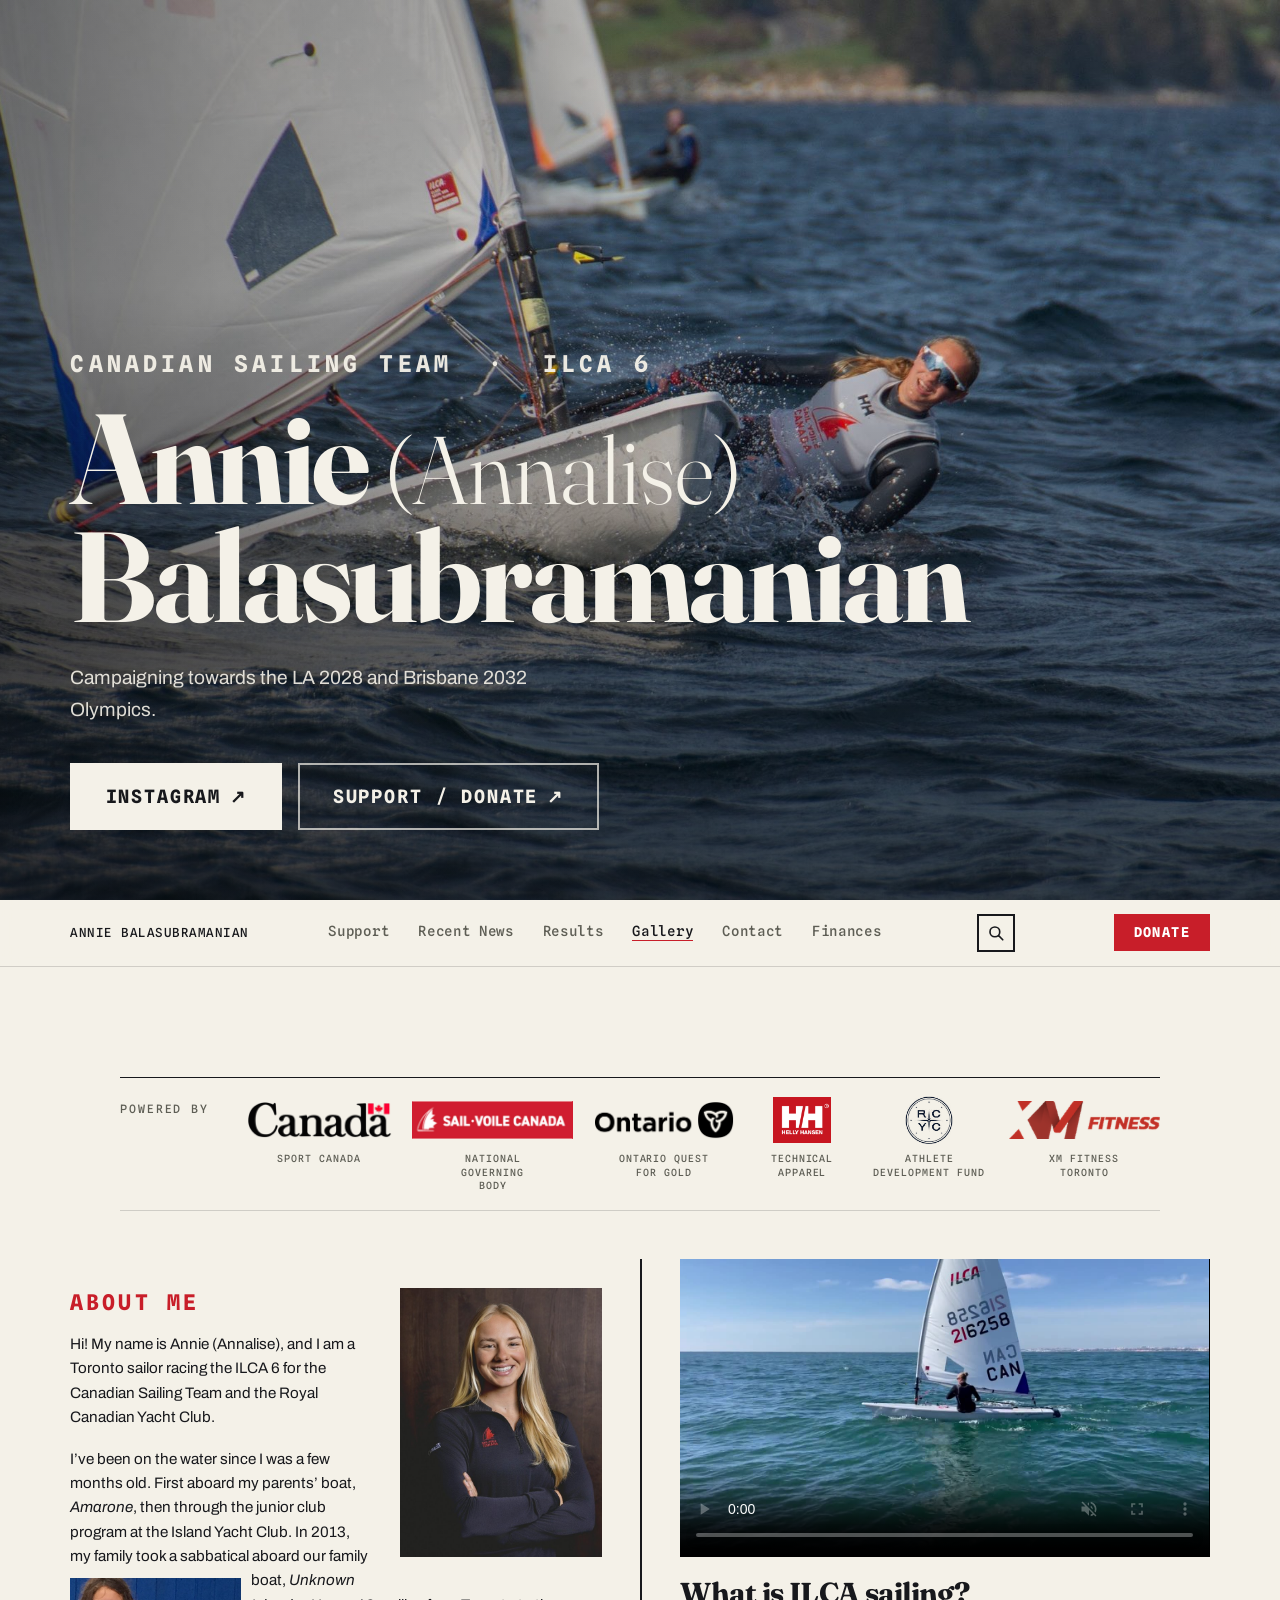
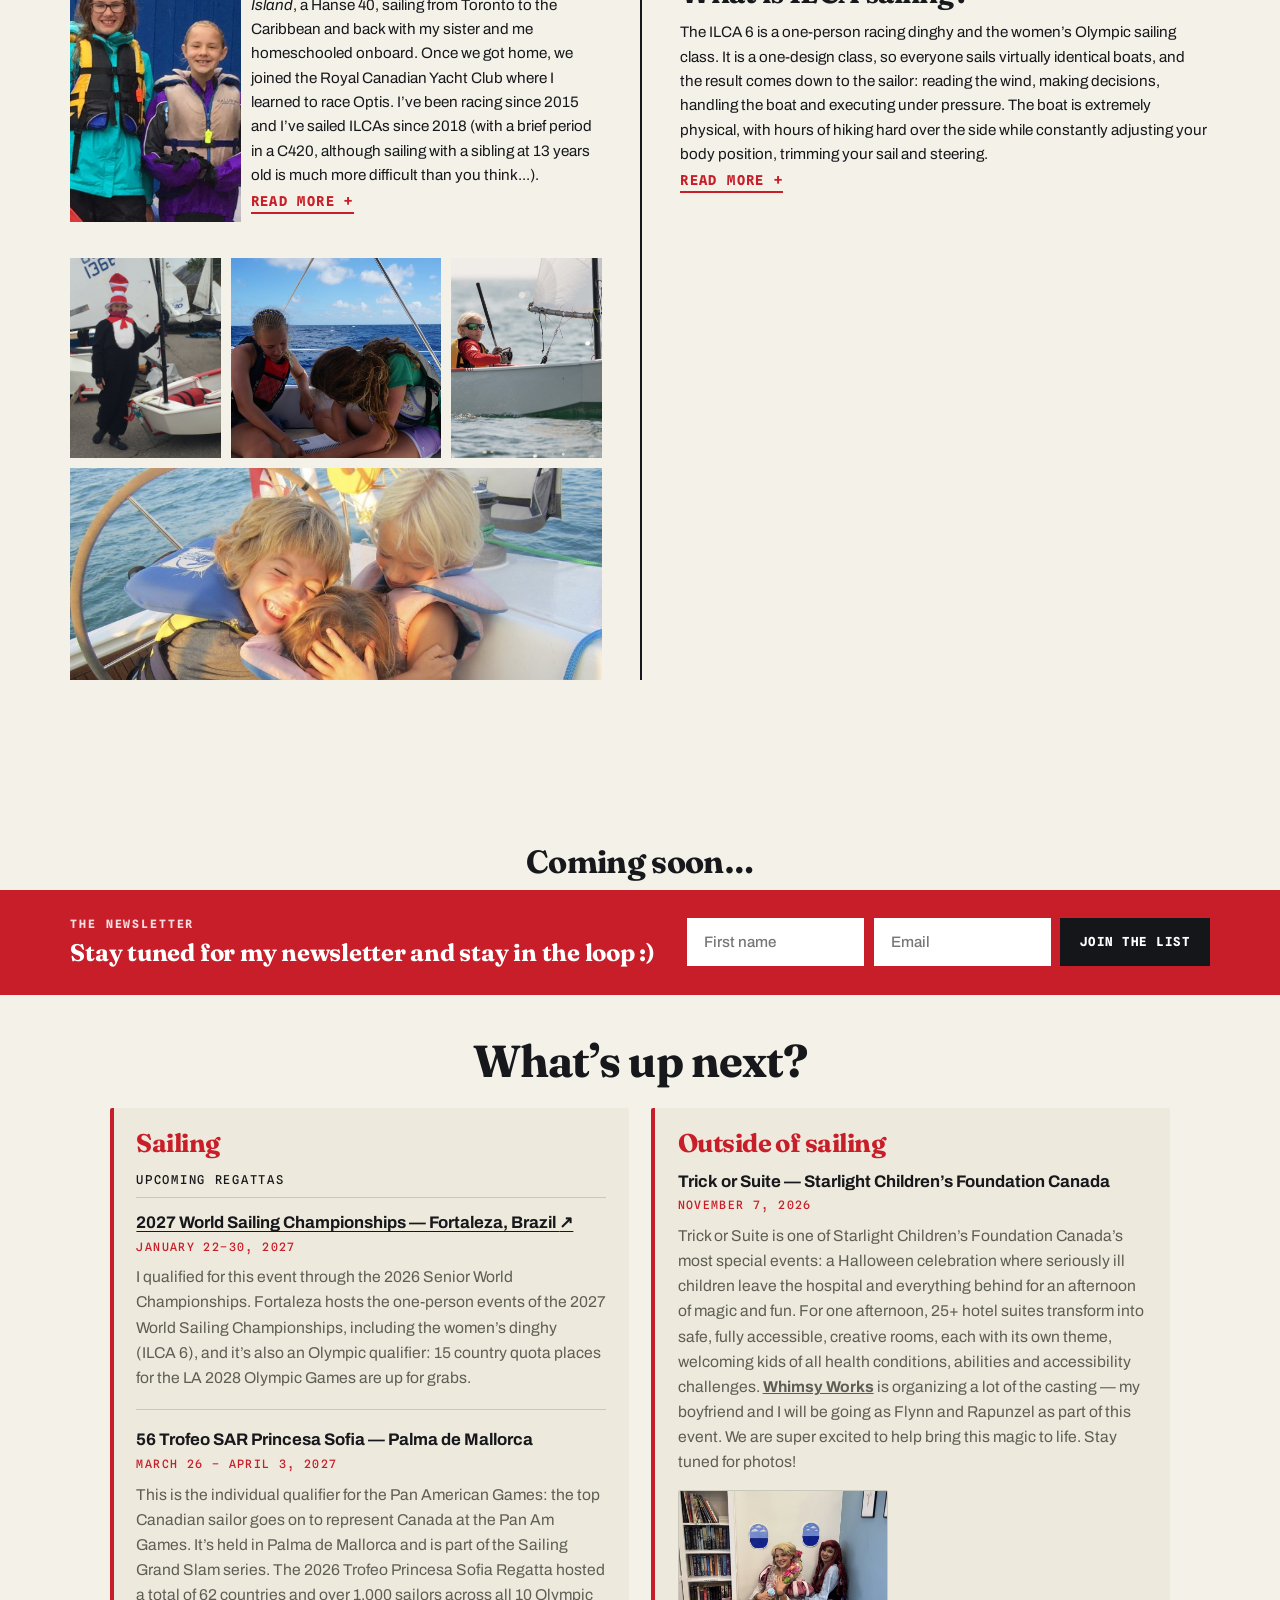
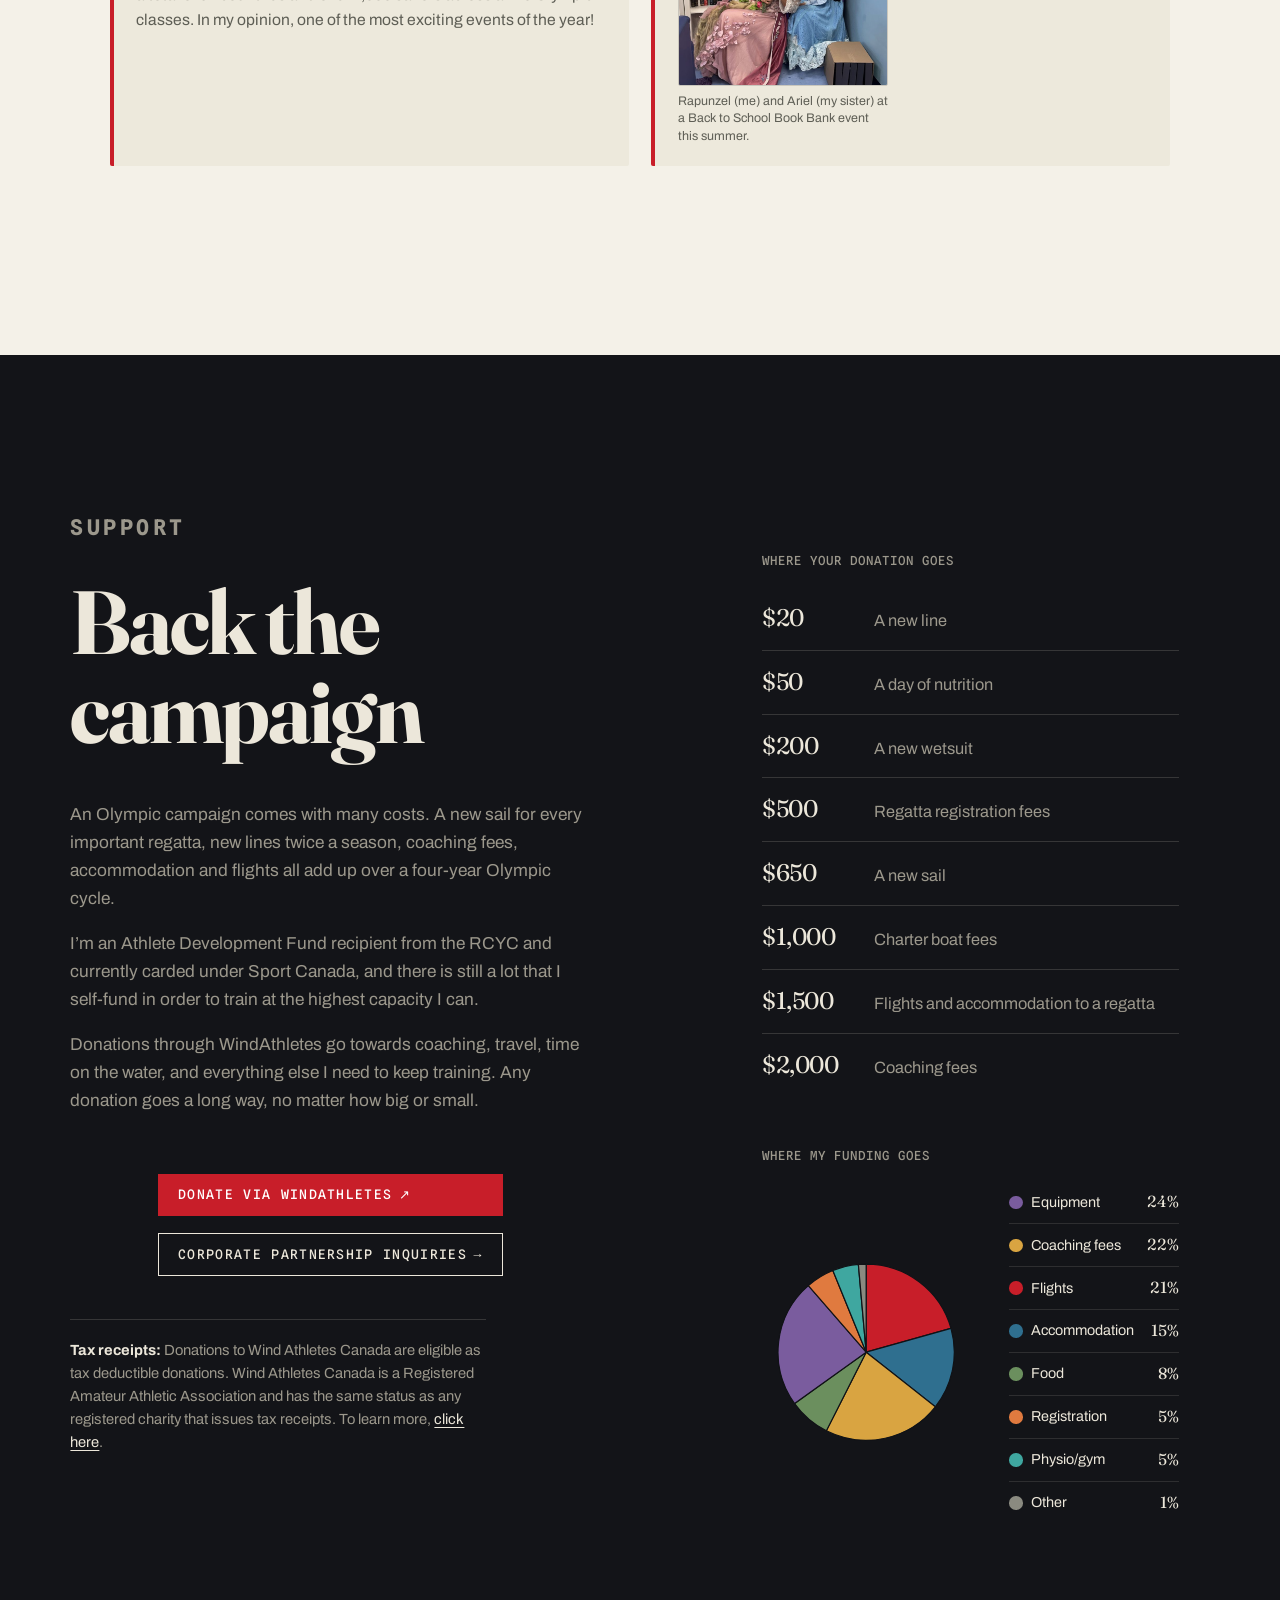
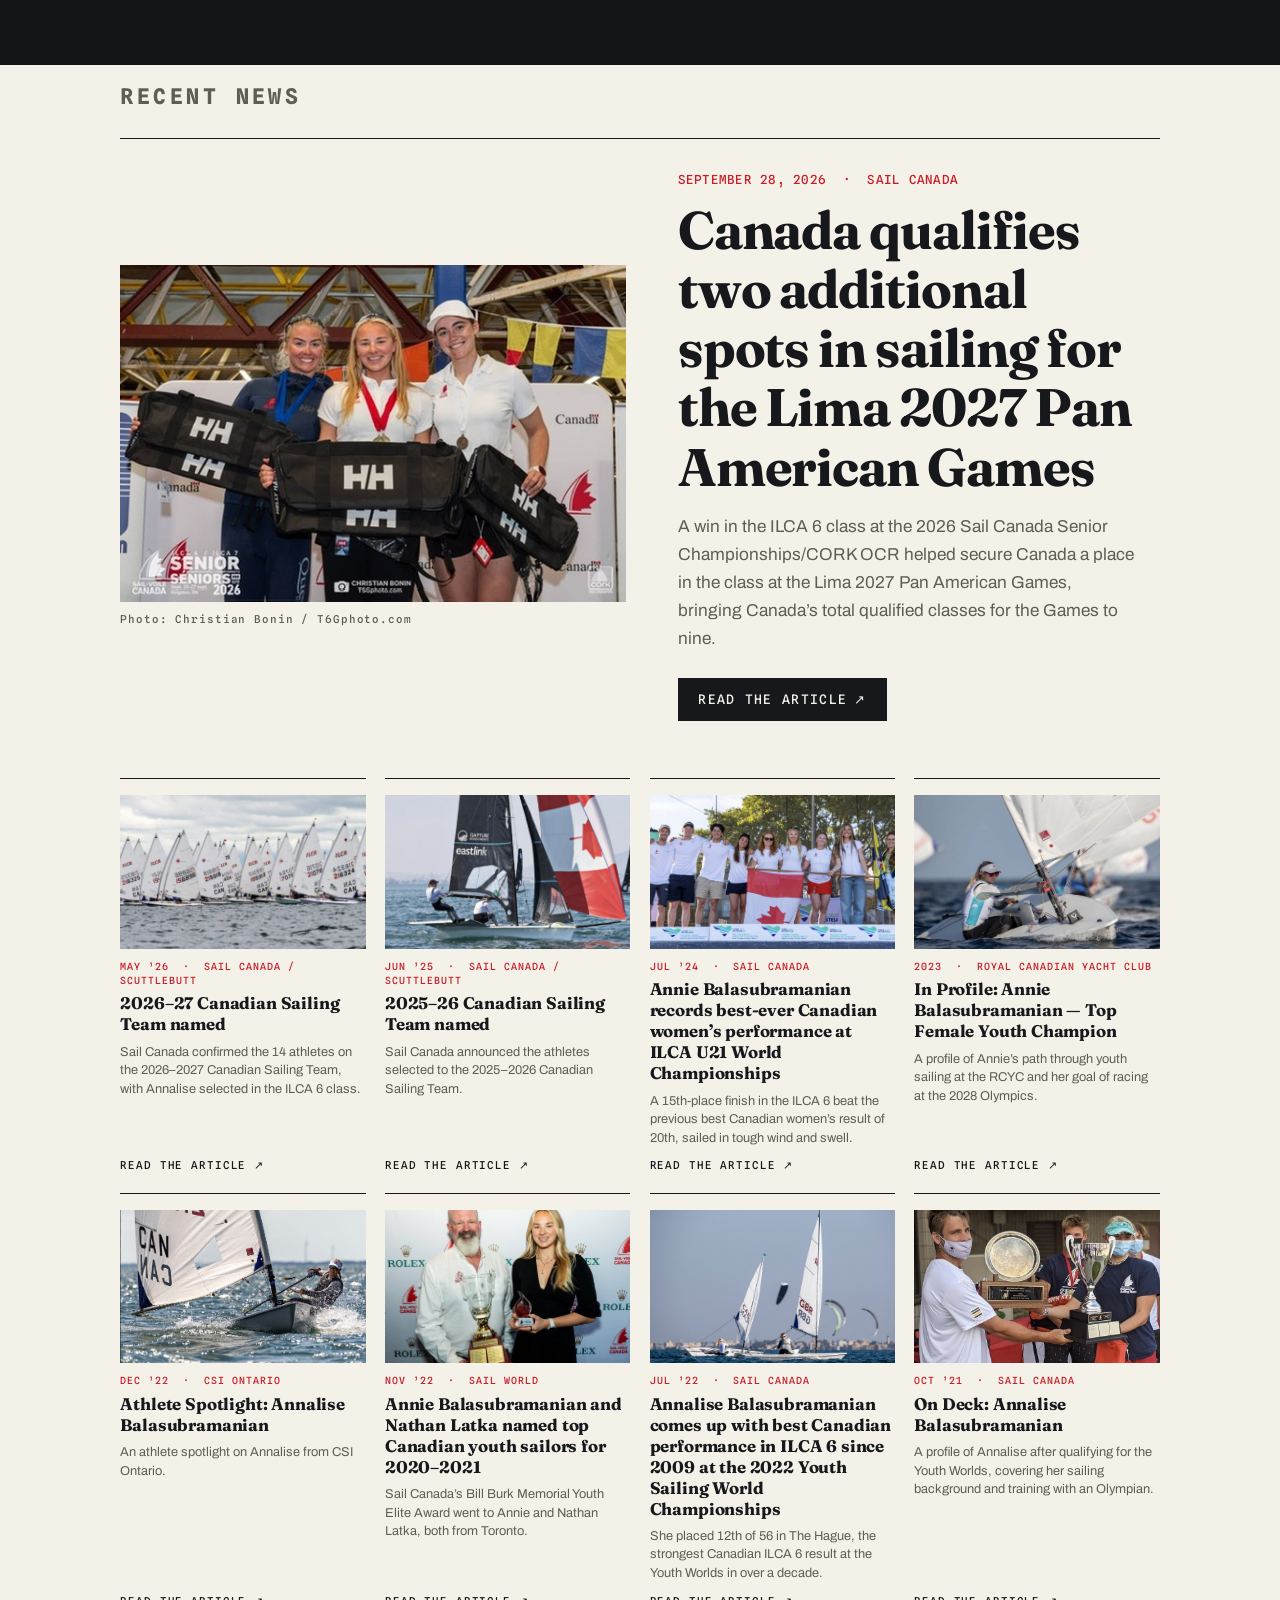
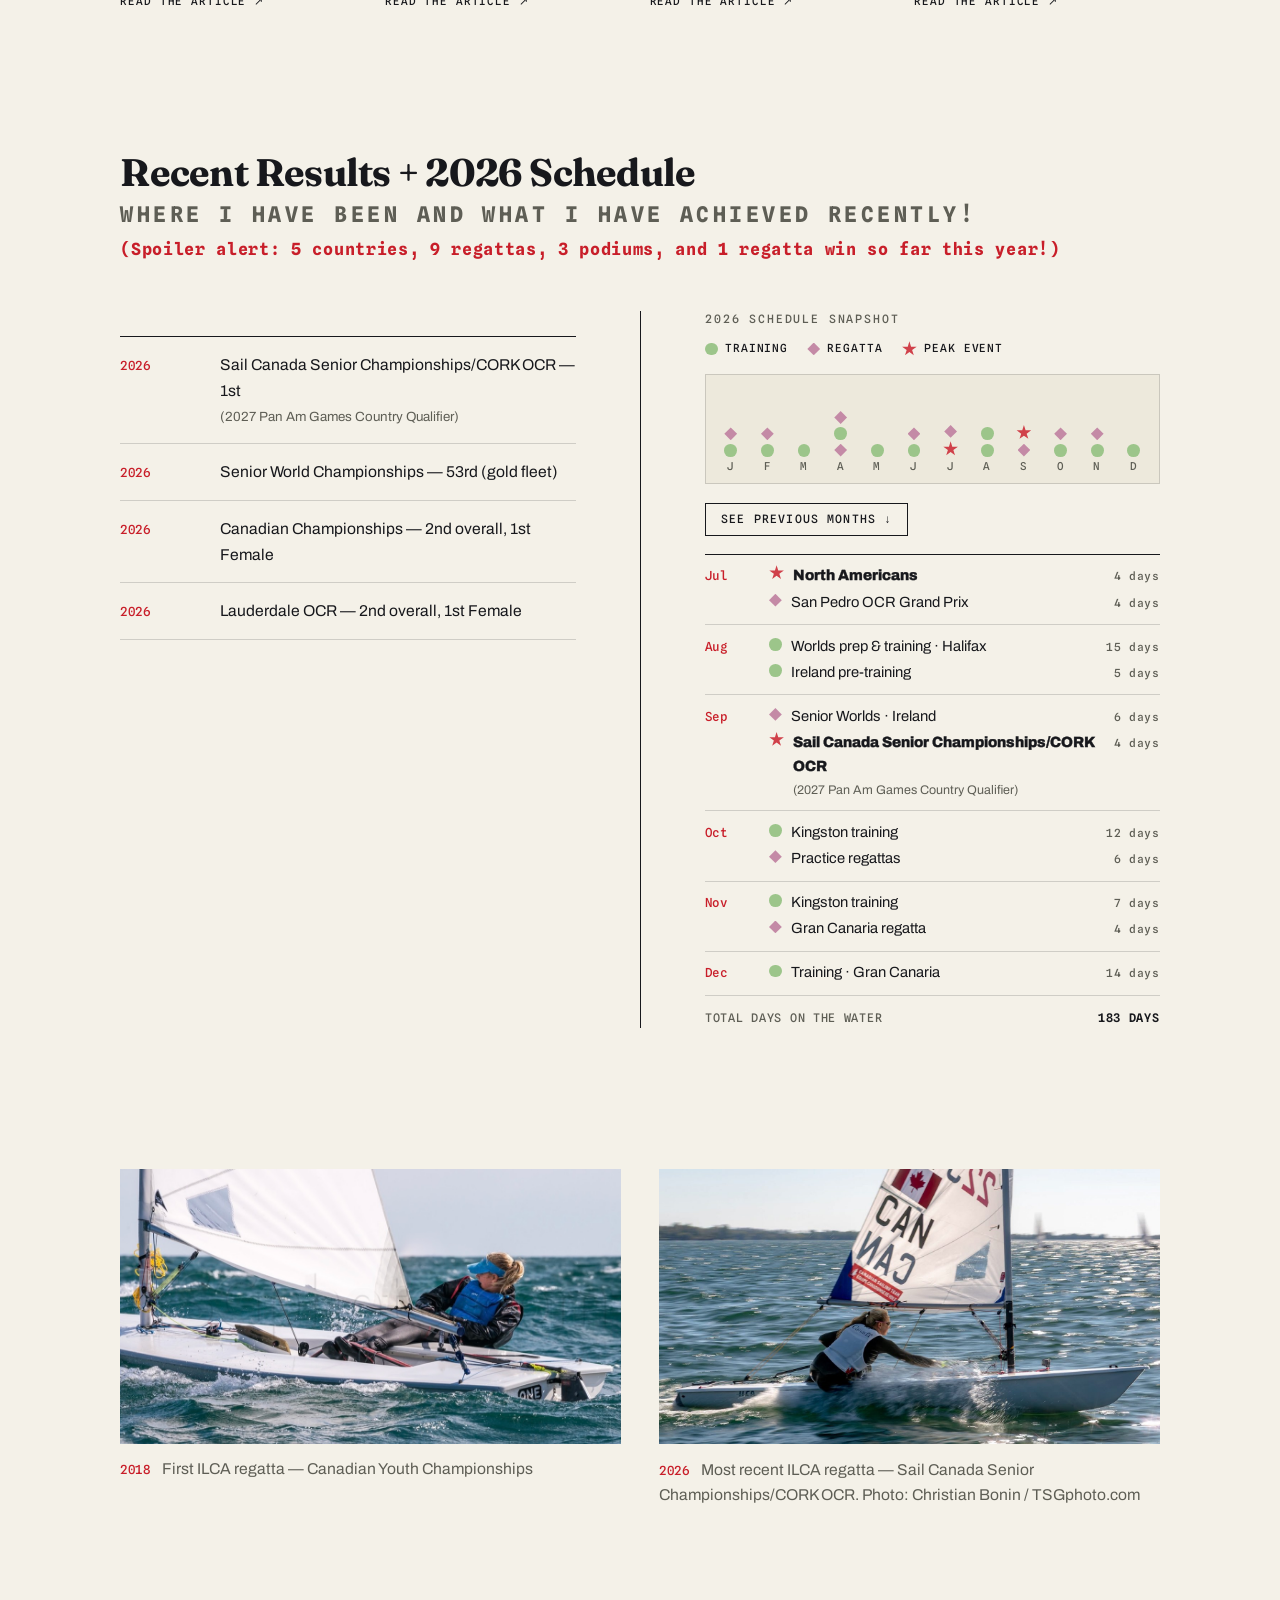
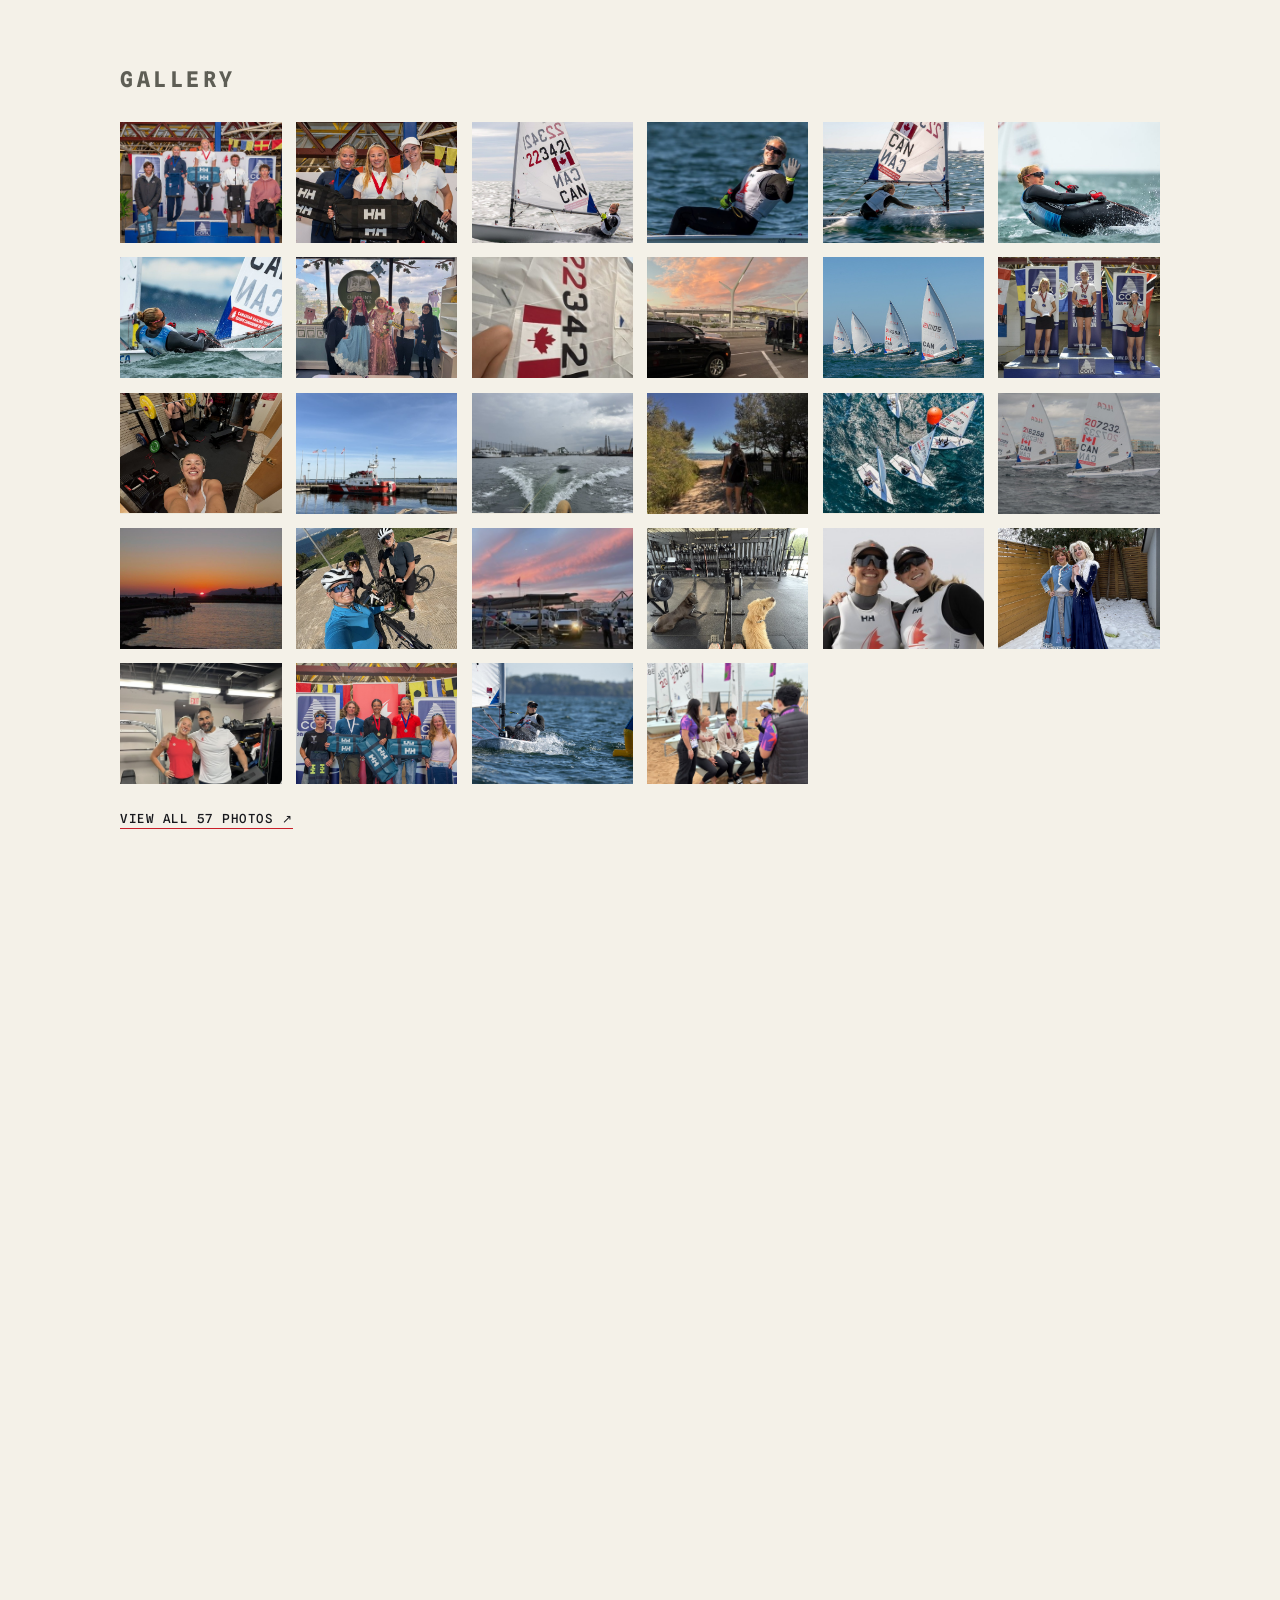
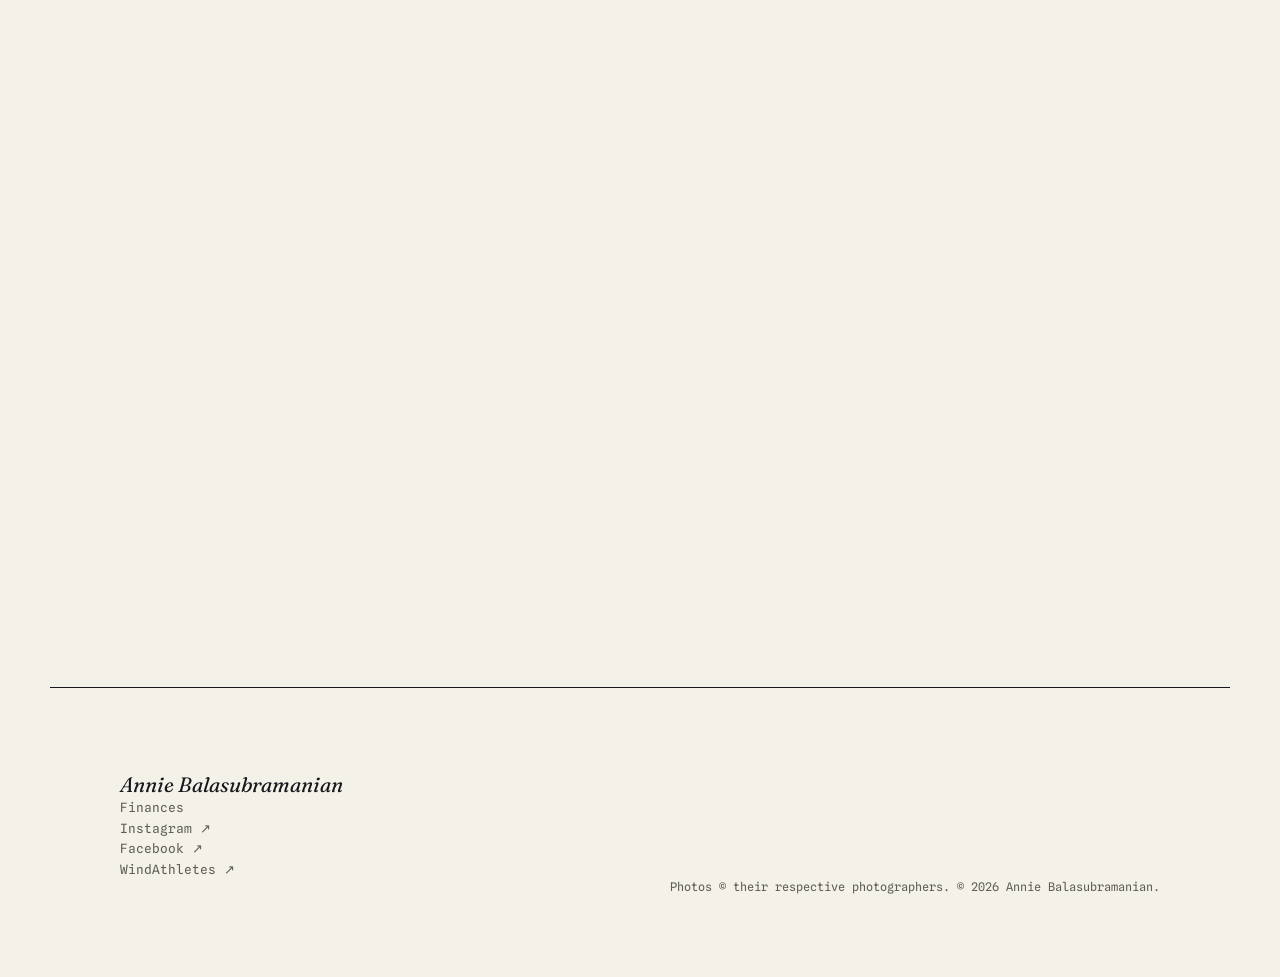
==== index.html @ 19eca07e "v" ====
<!DOCTYPE html>
<html lang="en">
<head>
<meta charset="UTF-8">
<meta name="color-scheme" content="only light">
<meta name="viewport" content="width=device-width, initial-scale=1">
<title>Annie (Annalise) Balasubramanian — Canadian Sailing Team, ILCA 6 Sailor</title>
<meta name="description" content="Annalise “Annie” Balasubramanian is a Toronto sailor racing the ILCA 6 for the Canadian Sailing Team and the Royal Canadian Yacht Club. Follow her Olympic campaign, results and schedule, and support her through Wind Athletes Canada.">
<meta name="keywords" content="Annalise Balasubramanian, Annie Balasubramanian, Annie Sailing, Canadian Sailing Team, ILCA 6, Laser Radial, Toronto sailor, Royal Canadian Yacht Club">
<link rel="canonical" href="https://anniesailing.ca/">
<script type="application/ld+json">
{"@context":"https://schema.org","@type":"Person","name":"Annalise Balasubramanian","alternateName":["Annie Balasubramanian","Annie Sailing","Annie (Annalise) Balasubramanian","Annalise Balasubramanian"],"url":"https://anniesailing.ca/","jobTitle":"Sailor, Canadian Sailing Team (ILCA 6)","description":"Toronto sailor racing the ILCA 6 for the Canadian Sailing Team and the Royal Canadian Yacht Club.","sameAs":["https://www.instagram.com/anniesailing/","https://www.facebook.com/annie.bala.58/","https://www.windathletes.ca/athletes/annalise-balasubramanian"]}
</script>


<meta property="og:type" content="website">
<meta property="og:url" content="https://anniesailing.ca/">
<meta property="og:title" content="Annie (Annalise) Balasubramanian — Canadian Sailing Team, ILCA 6 Sailor">
<meta property="og:description" content="Canadian national team sailor racing the ILCA 6. Follow or support Annie.">
<meta property="og:image" content="https://anniesailing.ca/assets/img/hero-1200.jpg">
<meta name="twitter:card" content="summary_large_image">

<link rel="icon" href="/favicon.ico" sizes="48x48">
<link rel="icon" href="/favicon.svg" type="image/svg+xml">
<link rel="icon" href="/favicon-48.png" type="image/png" sizes="48x48">
<link rel="icon" href="/favicon-192.png" type="image/png" sizes="192x192">
<link rel="apple-touch-icon" href="/apple-touch-icon.png">

<link rel="preconnect" href="https://fonts.googleapis.com">
<link rel="preconnect" href="https://fonts.gstatic.com" crossorigin>
<link href="https://fonts.googleapis.com/css2?family=Fraunces:ital,opsz,wght@0,9..144,300;0,9..144,400;0,9..144,500;1,9..144,400&family=Archivo:wght@400;500&family=Spline+Sans+Mono:wght@400;500&display=swap" rel="stylesheet">
<link rel="stylesheet" href="assets/css/style.css">
</head>
<body>

<a class="skip" href="#main">Skip to content</a>
<div class="grain" aria-hidden="true"></div>

<!-- ─────────────── HERO ─────────────── -->
<header class="hero" id="top">
  <div class="hero__media">
    <picture>
      <source media="(max-width:639px)" srcset="assets/img/hero-1200.jpg">
      <source media="(min-width:1100px)" srcset="assets/img/hero-2000.jpg">
      <source media="(min-width:640px)" srcset="assets/img/hero-1200.jpg">
      <img src="assets/img/hero-800.jpg" alt="Annie Balasubramanian sailing an ILCA 6 upwind through spray." width="2000" height="1277" fetchpriority="high">
    </picture>
  </div>

  <div class="hero__inner">
    <p class="kicker anim" style="--d:0ms">Canadian Sailing Team &nbsp;·&nbsp; ILCA&nbsp;6</p>
    <h1 class="hero__name">
      <span class="anim" style="--d:70ms">Annie <span class="hero__nick">(Annalise)</span></span>
      <span class="anim" style="--d:140ms">Balasubramanian</span>
    </h1>
    <p class="hero__stand anim" style="--d:220ms">Campaigning towards the LA 2028 and Brisbane 2032 Olympics.</p>
    <div class="hero__cta anim" style="--d:300ms">
      <a class="btn btn--solid" href="https://www.instagram.com/anniesailing/" target="_blank" rel="noopener">Instagram <span aria-hidden="true">↗</span></a>
      <a class="btn" href="https://www.windathletes.ca/athletes/annalise-balasubramanian#wac-donation" target="_blank" rel="noopener">Support / Donate <span aria-hidden="true">↗</span></a>
    </div>
  </div>
</header>

<!-- ─────────────── STICKY INDEX ─────────────── -->
<nav class="index" aria-label="Section navigation">
  <a class="index__name" href="#top">Annie Balasubramanian</a>
  <div class="index__links">
    <a href="#support">Support</a>
    <a href="#news">Recent News</a>
    <a href="#results">Results</a>
    <a href="#gallery">Gallery</a>
    <a href="#contact">Contact</a>
    <a href="finances.html">Finances</a>
  </div>
  <button class="index__search" type="button" data-search-open aria-label="Search the site"><svg viewBox="0 0 24 24" width="18" height="18" fill="none" stroke="currentColor" stroke-width="2.2" stroke-linecap="round" aria-hidden="true"><circle cx="10.5" cy="10.5" r="6.5"/><path d="M15.5 15.5 21 21"/></svg></button>
  <a class="index__donate" href="https://www.windathletes.ca/athletes/annalise-balasubramanian#wac-donation" target="_blank" rel="noopener">Donate</a>
</nav>

<main id="main">

<!-- ─────────────── SNAPSHOT ─────────────── -->
<section class="section snapshot">
  <div class="powered" aria-label="Sponsors and supporters">
    <p class="powered__label">Powered by</p>
    <ul class="powered__list">
      <li class="powered__item" data-sponsor="sport-canada"><img src="assets/img/logo-sport-canada.png" alt="Sport Canada" width="300" height="78"><small>Sport Canada</small></li>
      <li class="powered__item" data-sponsor="sail-canada"><img src="assets/img/logo-sail-canada.png" alt="Sail Canada" width="688" height="160"><small>National governing body</small></li>
      <li class="powered__item" data-sponsor="ontario"><img src="assets/img/logo-ontario.png" alt="Ontario" width="576" height="154"><small>Ontario Quest for Gold</small></li>
      <li class="powered__item" data-sponsor="helly-hansen"><img src="assets/img/logo-helly-hansen.png" alt="Helly Hansen" width="400" height="315"><small>Technical apparel</small></li>
      <li class="powered__item" data-sponsor="rcyc"><img src="assets/img/logo-rcyc.png" alt="Royal Canadian Yacht Club" width="183" height="181"><small>Athlete Development Fund</small></li>
      <li class="powered__item" data-sponsor="xm-fitness"><img src="assets/img/logo-xm-fitness.png" alt="XM Fitness Toronto" width="442" height="110"><small>XM Fitness Toronto</small></li>
    </ul>
  </div>
  <div class="aboutrow">
  <div class="aboutcol">
  <div class="snapshot__grid">
    <img class="snapshot__photo" src="assets/img/headshot.jpg" alt="Portrait of Annie Balasubramanian in her Sail Canada team top." width="600" height="900" loading="lazy">
    <div class="snapshot__info">
      <p class="snapshot__about"><span class="snapshot__label">About me</span>Hi! My name is Annie (Annalise), and I am a Toronto sailor racing the ILCA&nbsp;6 for the Canadian Sailing Team and the Royal Canadian Yacht Club.</p>
      <figure class="years__lead"><img src="assets/img/years-1.jpg" alt="Annie as a young sailor in a life jacket and rain gear, standing beside Optimist dinghies in the rain." width="946" height="963"></figure>
      <p class="snapshot__bio">I&rsquo;ve been on the water since I was a few months old. First aboard my parents&rsquo; boat, <em>Amarone</em>, then through the junior club program at the Island Yacht Club. In 2013, my family took a sabbatical aboard our family boat, <em>Unknown Island</em>, a Hanse&nbsp;40, sailing from Toronto to the Caribbean and back with my sister and me homeschooled onboard. Once we got home, we joined the Royal Canadian Yacht Club where I learned to race Optis. I&rsquo;ve been racing since 2015 and I&rsquo;ve sailed ILCAs since 2018 (with a brief period in a C420, although sailing with a sibling at 13 years old is much more difficult than you think...).</p>
      <details class="readmore readmore--about">
        <summary><span class="readmore__open">Read more +</span><span class="readmore__close">Read less &minus;</span></summary>
      <p class="snapshot__bio">I was a member of the Ontario Sailing Team from 2019 to 2023, and I&rsquo;ve been on the Canadian Sailing Team since 2023. Now a full-time athlete on the senior national circuit, I&rsquo;m campaigning for the LA&nbsp;2028 and Brisbane&nbsp;2032 Olympics, and hope to be for younger sailors what the older girls and ladies were for me.</p>
      <p class="snapshot__bio">Throughout my time as a youth sailor I qualified for three ISAF Youth Worlds - the U19 World Championships which happen every year, where only the top sailor per gender per class and per country qualifies to go. These regattas were a huge stepping stone for me. My first one, in Oman 2021, was the first international regatta I had done in an ILCA&nbsp;6 as COVID had halted all travel. Sailing being an outdoor sport I made the most of it and kept training through the COVID years, even bundled in layers to get on the water as early as late March! That first summer during COVID I dislocated my shoulder one of the first times we were back on the water as a team. This set me back a few months. Rehabbing this injury and lots of hours in the gym kept things under control for a few years. The injury came up again at the 2024 Under&nbsp;21 World Championships, where my shoulder dislocated rounding a top mark. I was able to finish the regatta in 15th, Canada&rsquo;s best result at a U21 World Championship, and I was super proud of that despite the speed bump. Now it feels a little surreal to be out of the youth fleets, but I&rsquo;m excited to hit the senior fleet running at full speed and ready to tackle anything that gets in my way.</p>
      <figure class="about__whimsy"><img src="assets/img/whimsy-works.jpg" alt="Princess story time with Whimsy Works: costumed characters reading a storybook to children on the grass." loading="lazy"></figure>
      <p class="snapshot__bio">While I&rsquo;m not training or in my boat, I love to give back to the community through my sister&rsquo;s not-for-profit organization, <a href="https://whimsyworks.ca/" target="_blank" rel="noopener"><strong>Whimsy Works</strong></a>.</p>
      <p class="snapshot__bio">Most of my volunteering with <a href="https://whimsyworks.ca/" target="_blank" rel="noopener"><strong>Whimsy Works</strong></a> has been at book banks and other fundraising events. At the book bank, I&rsquo;ve dressed up as Anna alongside my sister as Elsa, and as Rapunzel for book readings and themed events! I&rsquo;ve also had so much fun being Rapunzel (my favourite princess to be!!) at a Canada Day childhood cancer fundraiser with Donate4Kids. Another memorable event was when I went as Wonder Woman at <a href="https://www.treataccessibly.com/" target="_blank" rel="noopener">Treat Accessibility</a> - a community organization that makes Halloween accessible to every child. Putting a smile on these kids&rsquo; faces is more of a reward than standing on a podium!</p>
      <p class="snapshot__bio">With whatever free time I have at home, I love practicing my guitar, a hobby I&rsquo;ve carried since I was 10 years old and picked up from my dad. I also love spending time with my family. Full family dinners are the norm, even with my sister and I (23 and 21) all over the city and world all the time. It&rsquo;s a value that we have to be together as much as possible, probably something we picked up from spending so much time living on a 40-foot boat!</p>
      </details>
    </div>
  </div>
  <div class="years" aria-label="Annie sailing through the years">
      <figure class="years__item" style="--r:0.982"><img src="assets/img/years-1.jpg" alt="Annie as a young sailor in a life jacket and rain gear, standing beside Optimist dinghies in the rain." width="946" height="963" loading="lazy"></figure>
      <figure class="years__item" style="--r:0.750"><img src="assets/img/years-2.jpg" alt="Annie in a Cat in the Hat costume beside her Optimist dinghy." width="900" height="1200" loading="lazy"></figure>
      <figure class="years__item" style="--r:1.506"><img src="assets/img/years-3.jpg" alt="Annie in a life jacket on a sailboat at sea, studying a book during the family sabbatical." width="1200" height="797" loading="lazy"></figure>
      <figure class="years__item" style="--r:1.535"><img src="assets/img/years-4.jpg" alt="Annie racing an Optimist at the 2016 Canadian Optimist Championships." width="1200" height="782" loading="lazy"></figure>
      <figure class="years__item" style="--r:1.333"><img src="assets/img/years-hug.jpg" alt="Three young sailors in life jackets hugging on the deck of the family sailboat." width="856" height="642" loading="lazy"></figure>
  </div>
  </div>
  <div class="explain">
    <figure class="explain__video">
      <video controls muted loop autoplay playsinline preload="auto" poster="assets/video/ilca-body-position.jpg" src="assets/video/ilca-body-position.mp4"></video>
    </figure>
    <div class="explain__text">
      <h3 class="snapshot__sub">What is ILCA sailing?</h3>
      <p class="snapshot__bio snapshot__bio--tight">The ILCA&nbsp;6 is a one-person racing dinghy and the women&rsquo;s Olympic sailing class. It is a one-design class, so everyone sails virtually identical boats, and the result comes down to the sailor: reading the wind, making decisions, handling the boat and executing under pressure. The boat is extremely physical, with hours of hiking hard over the side while constantly adjusting your body position, trimming your sail and steering.</p>
      <details class="readmore">
        <summary><span class="readmore__open">Read more +</span><span class="readmore__close">Read less &minus;</span></summary>
      <p class="snapshot__bio">In a regatta, there are usually three races a day over a four to six day racing period, depending on the regatta. Races last 40 to 60 minutes in anything from 5 to 30 knots. Scoring is low-point: 1 point for first, 2 points for second, and so on. Each sailor&rsquo;s worst race gets discarded, so consistency matters the most. A World Championship runs for six days of racing. At the end of the five days, the top 10 sailors will race in what&rsquo;s called a medal race on the sixth day: two short, high-intensity races where the points are condensed and anybody in the top 10 gets a shot at a medal. (The goal is to get into that top 10 &#128540;)</p>
      <p class="snapshot__bio">A full-time campaign is year-round and worldwide, with World Championships, Grand Slams, North American Championships and Canadian Championships happening from January to December. Every racing venue is different, and it all comes down to reading the conditions and getting the most speed out of the boat.</p>
      </details>
    </div>
  </div>
  </div>
</section>

<!-- ─────────────── NEWSLETTER BAR ─────────────── -->
<p class="soon-label">Coming soon&hellip;</p>
<div class="newsbar newsbar--soon">
  <span class="newsbar__inner newsbar__inner--form">
    <span class="newsbar__text">
      <span class="newsbar__kicker">The newsletter</span>
      <span class="newsbar__title">Stay tuned for my newsletter and stay in the loop :)</span>
    </span>
    <form class="nbform" id="nb-form" action="https://api.web3forms.com/submit" method="POST">
      <input type="hidden" name="access_key" value="4fe59f4c-4e31-4375-b5a3-5883f3d20dca">
      <input type="hidden" name="subject" value="New newsletter signup">
      <input type="hidden" name="from_name" value="anniesailing.ca newsletter">
      <input type="checkbox" name="botcheck" tabindex="-1" autocomplete="off" style="display:none">
      <div class="nbform__row">
        <input name="name" type="text" placeholder="First name" aria-label="First name" autocomplete="given-name" required>
        <input name="email" type="email" placeholder="Email" aria-label="Email" autocomplete="email" required>
        <button type="submit">Join the list</button>
      </div>
      <p class="nbform__status" id="nb-status" role="status" aria-live="polite"></p>
    </form>
  </span>
</div>
<!-- ─────────────── WHAT'S UP NEXT ─────────────── -->
<section class="upnext" id="up-next">
  <h2 class="upnext__title reveal">What&rsquo;s up next?</h2>
  <div class="upnext__grid">
    <details class="next next--half reveal" open>
      <summary class="next__title"><span>Sailing</span><span class="next__chev" aria-hidden="true">&darr;</span></summary>
      <details class="next__sub" open>
        <summary class="next__subsum"><span>Upcoming regattas</span><span class="next__chev" aria-hidden="true">&darr;</span></summary>
      <div class="next__item">
        <p class="next__event"><a href="https://www.sailing.org/2025/03/27/fortaleza-selected-to-host-2027-world-sailing-championships-one-person-events/" target="_blank" rel="noopener">2027 World Sailing Championships &mdash; Fortaleza, Brazil <span aria-hidden="true">&nearr;</span></a></p>
        <p class="next__when">January 22&ndash;30, 2027</p>
        <p class="next__body">I qualified for this event through the 2026 Senior World Championships. Fortaleza hosts the one-person events of the 2027 World Sailing Championships, including the women&rsquo;s dinghy (ILCA&nbsp;6), and it&rsquo;s also an Olympic qualifier: 15 country quota places for the LA 2028 Olympic Games are up for grabs.</p>
      </div>
      <div class="next__item">
        <p class="next__event">56 Trofeo SAR Princesa Sofia &mdash; Palma de Mallorca</p>
        <p class="next__when">March 26 &ndash; April 3, 2027</p>
        <p class="next__body">This is the individual qualifier for the Pan American Games: the top Canadian sailor goes on to represent Canada at the Pan Am Games. It&rsquo;s held in Palma de Mallorca and is part of the Sailing Grand Slam series. The 2026 Trofeo Princesa Sofia Regatta hosted a total of 62 countries and over 1,000 sailors across all 10 Olympic classes. In my opinion, one of the most exciting events of the year!</p>
      </div>
      </details>
    </details>
    <details class="next next--half reveal" open>
      <summary class="next__title"><span>Outside of sailing</span><span class="next__chev" aria-hidden="true">&darr;</span></summary>
      <div class="next__item">
        <p class="next__event">Trick or Suite &mdash; Starlight Children&rsquo;s Foundation Canada</p>
        <p class="next__when">November 7, 2026</p>
        <p class="next__body">Trick or Suite is one of Starlight Children&rsquo;s Foundation Canada&rsquo;s most special events: a Halloween celebration where seriously ill children leave the hospital and everything behind for an afternoon of magic and fun. For one afternoon, 25+ hotel suites transform into safe, fully accessible, creative rooms, each with its own theme, welcoming kids of all health conditions, abilities and accessibility challenges. <a href="https://whimsyworks.ca/" target="_blank" rel="noopener"><strong>Whimsy Works</strong></a> is organizing a lot of the casting &mdash; my boyfriend and I will be going as Flynn and Rapunzel as part of this event. We are super excited to help bring this magic to life. Stay tuned for photos!</p>
        <figure class="next__photo"><img src="assets/img/trick-or-suite.jpg" alt="Two costumed Whimsy Works princesses, Rapunzel and Ariel, posing together in a cozy book corner." width="800" height="745" loading="lazy"><figcaption>Rapunzel (me) and Ariel (my sister) at a Back to School Book Bank event this summer.</figcaption></figure>
      </div>
    </details>
  </div>
</section>
<script>
  (function () {
    try {
      var mq = window.matchMedia('(max-width:760px)');
      function sync() {
        document.querySelectorAll('.upnext details').forEach(function (d) {
          if (d.classList.contains('next__sub')) { d.setAttribute('open', ''); return; }
          if (mq.matches) d.removeAttribute('open'); else d.setAttribute('open', '');
        });
      }
      sync();
      (mq.addEventListener ? mq.addEventListener('change', sync) : mq.addListener(sync));
    } catch (e) {}
  })();
</script>
<script>
  (function () {
    var form = document.getElementById("nb-form");
    if (!form) return;
    var status = document.getElementById("nb-status");
    var key = form.querySelector('[name="access_key"]');
    var btn = form.querySelector('button[type="submit"]');
    form.addEventListener("submit", function (ev) {
      ev.preventDefault();
      status.className = "nbform__status";
      if (!key.value || key.value.indexOf("REPLACE_WITH") === 0) {
        status.className = "nbform__status err";
        status.textContent = "Signups aren\u2019t open just yet. Please check back soon.";
        return;
      }
      btn.disabled = true; btn.textContent = "Joining\u2026";
      fetch("https://api.web3forms.com/submit", { method: "POST", headers: { "Accept": "application/json" }, body: new FormData(form) })
        .then(function (r) { return r.json(); })
        .then(function (d) {
          if (d.success) { form.reset(); status.className = "nbform__status ok"; status.textContent = "You\u2019re on the list! Thanks for joining."; }
          else { throw new Error(); }
        })
        .catch(function () { status.className = "nbform__status err"; status.textContent = "Something went wrong. Please try again in a moment."; })
        .then(function () { btn.disabled = false; btn.textContent = "Join the list"; });
    });
  })();
</script>

<!-- ─────────────── SUPPORT ─────────────── -->
<section class="section support" id="support">
  <div class="support__inner support__grid">
    <div class="support__main">
      <p class="label label--light reveal">Support</p>
      <h2 class="support__head reveal">Back the campaign</h2>
      <p class="support__body reveal">An Olympic campaign comes with many costs. A new sail for every important regatta, new lines twice a season, coaching fees, accommodation and flights all add up over a four-year Olympic cycle.</p>
      <p class="support__body reveal">I&rsquo;m an Athlete Development Fund recipient from the RCYC and currently carded under Sport Canada, and there is still a lot that I self-fund in order to train at the highest capacity I can.</p>
      <p class="support__body reveal">Donations through WindAthletes go towards coaching, travel, time on the water, and everything else I need to keep training. Any donation goes a long way, no matter how big or small.</p>
      <div class="support__actions">
      <div class="support__cta reveal">
        <a class="btn btn--solid" href="https://www.windathletes.ca/athletes/annalise-balasubramanian#wac-donation" target="_blank" rel="noopener">Donate via WindAthletes <span aria-hidden="true">↗</span></a>
        <a class="btn btn--ghost" href="#contact">Corporate partnership inquiries <span aria-hidden="true">→</span></a>
      </div>
      </div>
      <p class="gives__tax reveal"><strong>Tax receipts:</strong> Donations to Wind Athletes Canada are eligible as tax deductible donations. Wind Athletes Canada is a Registered Amateur Athletic Association and has the same status as any registered charity that issues tax receipts. To learn more, <a href="https://www.windathletes.ca/donate" target="_blank" rel="noopener">click here</a>.</p>
    </div>
    <aside class="gives reveal" aria-label="What your donation goes to">
      <p class="gives__title">Where your donation goes</p>
      <ul class="gives__list">
        <li><span class="gives__amt">$20</span><span class="gives__what">A new line</span></li>
        <li><span class="gives__amt">$50</span><span class="gives__what">A day of nutrition</span></li>
        <li><span class="gives__amt">$200</span><span class="gives__what">A new wetsuit</span></li>
        <li><span class="gives__amt">$500</span><span class="gives__what">Regatta registration fees</span></li>
        <li><span class="gives__amt">$650</span><span class="gives__what">A new sail</span></li>
        <li><span class="gives__amt">$1,000</span><span class="gives__what">Charter boat fees</span></li>
        <li><span class="gives__amt">$1,500</span><span class="gives__what">Flights and accommodation to a regatta</span></li>
        <li><span class="gives__amt">$2,000</span><span class="gives__what">Coaching fees</span></li>
      </ul>
    </aside>
    <div class="gpie gpie--list"><p class="gives__title">Where my funding goes</p><div class="gpie__row"><div class="gpie__pie"><svg viewBox="0 0 260 260" role="img" aria-label="Pie chart of how my funding is spent, by category"><path d="M130,130 L130,20 A110,110 0 0 1 235.8911949697096,100.21653432041624 Z" fill="#C81E29" stroke="#101216" stroke-width="1.5"/><path d="M130,130 L235.8911949697096,100.21653432041624 A110,110 0 0 1 216.3366126369885,198.16149439654765 Z" fill="#2F6F8F" stroke="#101216" stroke-width="1.5"/><path d="M130,130 L216.3366126369885,198.16149439654765 A110,110 0 0 1 80.34953611379554,228.1571772000637 Z" fill="#D9A441" stroke="#101216" stroke-width="1.5"/><path d="M130,130 L80.34953611379554,228.1571772000637 A110,110 0 0 1 40.66473305333987,194.18107259596846 Z" fill="#6B8F5E" stroke="#101216" stroke-width="1.5"/><path d="M130,130 L40.66473305333987,194.18107259596846 A110,110 0 0 1 57.853140077778335,46.96488331215927 Z" fill="#7A5C9E" stroke="#101216" stroke-width="1.5"/><path d="M130,130 L57.853140077778335,46.96488331215927 A110,110 0 0 1 88.43843338727063,28.15386025628827 Z" fill="#E07A3F" stroke="#101216" stroke-width="1.5"/><path d="M130,130 L88.43843338727063,28.15386025628827 A110,110 0 0 1 120.2722852603685,20.430973510100245 Z" fill="#3FA7A0" stroke="#101216" stroke-width="1.5"/><path d="M130,130 L120.2722852603685,20.430973510100245 A110,110 0 0 1 129.99999999999997,20 Z" fill="#8A8A80" stroke="#101216" stroke-width="1.5"/></svg></div><ul class="gpie__key"><li><i style="background:#7A5C9E"></i><span>Equipment</span><b>24%</b></li><li><i style="background:#D9A441"></i><span>Coaching fees</span><b>22%</b></li><li><i style="background:#C81E29"></i><span>Flights</span><b>21%</b></li><li><i style="background:#2F6F8F"></i><span>Accommodation</span><b>15%</b></li><li><i style="background:#6B8F5E"></i><span>Food</span><b>8%</b></li><li><i style="background:#E07A3F"></i><span>Registration</span><b>5%</b></li><li><i style="background:#3FA7A0"></i><span>Physio/gym</span><b>5%</b></li><li><i style="background:#8A8A80"></i><span>Other</span><b>1%</b></li></ul></div></div>
  </div>
</section>

<!-- ─────────────── RECENT NEWS ─────────────── -->
<section class="section news" id="news">
  <p class="label reveal">Recent news</p>

  <article class="feature reveal">
    <figure class="feature__media">
      <img src="assets/img/news-lima-qualifier.jpg" alt="Medal podium at the 2026 Sail Canada Senior Championships/CORK OCR." width="540" height="360" loading="lazy">
      <figcaption>Photo: Christian Bonin / T6Gphoto.com</figcaption>
    </figure>
    <div class="feature__body">
      <p class="feature__date">September 28, 2026 &nbsp;·&nbsp; Sail Canada</p>
      <h2 class="feature__title">Canada qualifies two additional spots in sailing for the Lima 2027 Pan American Games</h2>
      <p class="feature__text">A win in the ILCA&nbsp;6 class at the 2026 Sail Canada Senior Championships/CORK OCR helped secure Canada a place in the class at the Lima 2027 Pan American Games, bringing Canada&rsquo;s total qualified classes for the Games to nine.</p>
      <a class="btn btn--solid" href="https://www.sailing.ca/canada-qualifies-two-additional-spots-in-sailing-for-the-lima-2027-pan-american-games/" target="_blank" rel="noopener">Read the article <span aria-hidden="true">↗</span></a>
    </div>
  </article>

  <div class="ngrid">
    <a class="ncard reveal" href="https://www.sailingscuttlebutt.com/2026/05/21/2026-27-canadian-sailing-team/" target="_blank" rel="noopener">
      <img src="assets/img/news-canadian-team-2026.jpg" alt="ILCA 6 fleet on the start line." loading="lazy">
      <p class="ncard__meta">May &rsquo;26 &nbsp;&middot;&nbsp; Sail Canada / Scuttlebutt</p>
      <h3 class="ncard__title">2026&ndash;27 Canadian Sailing Team named</h3>
      <p class="ncard__text">Sail Canada confirmed the 14 athletes on the 2026&ndash;2027 Canadian Sailing Team, with Annalise selected in the ILCA&nbsp;6 class.</p>
      <span class="ncard__more">Read the article <span aria-hidden="true">&#8599;</span></span>
    </a>
    <a class="ncard reveal" href="https://www.sailingscuttlebutt.com/2025/06/26/2025-26-canadian-sailing-team/" target="_blank" rel="noopener">
      <img src="assets/img/news-canadian-team-2025.jpg" alt="Canadian Sailing Team 2025–2026 logo over a fleet of ILCA sailboats." loading="lazy">
      <p class="ncard__meta">Jun &rsquo;25 &nbsp;&middot;&nbsp; Sail Canada / Scuttlebutt</p>
      <h3 class="ncard__title">2025&ndash;26 Canadian Sailing Team named</h3>
      <p class="ncard__text">Sail Canada announced the athletes selected to the 2025&ndash;2026 Canadian Sailing Team.</p>
      <span class="ncard__more">Read the article <span aria-hidden="true">&#8599;</span></span>
    </a>
    <a class="ncard reveal" href="https://www.sailing.ca/annie-balasubramanian-records-best-ever-canadian-womens-performance-at-ilca-u21-world-championships/" target="_blank" rel="noopener">
      <img src="assets/img/u21-worlds-opening-2024.jpg" alt="Team Canada at the 2024 ILCA U21 World Championships opening ceremony." loading="lazy">
      <p class="ncard__meta">Jul &rsquo;24 &nbsp;&middot;&nbsp; Sail Canada</p>
      <h3 class="ncard__title">Annie Balasubramanian records best-ever Canadian women&rsquo;s performance at ILCA U21 World Championships</h3>
      <p class="ncard__text">A 15th-place finish in the ILCA&nbsp;6 beat the previous best Canadian women&rsquo;s result of 20th, sailed in tough wind and swell.</p>
      <span class="ncard__more">Read the article <span aria-hidden="true">&#8599;</span></span>
    </a>
    <a class="ncard reveal" href="https://sites.google.com/view/rcyc-making-waves/home#h.e4l0jxggjhkm" target="_blank" rel="noopener">
      <img src="assets/img/rcyc-profile.jpg" alt="Annie racing her ILCA 6 upwind in a fleet." loading="lazy">
      <p class="ncard__meta">2023 &nbsp;&middot;&nbsp; Royal Canadian Yacht Club</p>
      <h3 class="ncard__title">In Profile: Annie Balasubramanian &mdash; Top Female Youth Champion</h3>
      <p class="ncard__text">A profile of Annie&rsquo;s path through youth sailing at the RCYC and her goal of racing at the 2028 Olympics.</p>
      <span class="ncard__more">Read the article <span aria-hidden="true">&#8599;</span></span>
    </a>
    <a class="ncard reveal" href="https://csiontario.ca/athletes_spotlight/annalise-balasubramanian/" target="_blank" rel="noopener">
      <img src="assets/img/csi-spotlight.jpg" alt="Annie hiking hard on her ILCA 6 in a spray of waves." loading="lazy">
      <p class="ncard__meta">Dec &rsquo;22 &nbsp;&middot;&nbsp; CSI Ontario</p>
      <h3 class="ncard__title">Athlete Spotlight: Annalise Balasubramanian</h3>
      <p class="ncard__text">An athlete spotlight on Annalise from CSI Ontario.</p>
      <span class="ncard__more">Read the article <span aria-hidden="true">&#8599;</span></span>
    </a>
    <a class="ncard reveal" href="https://www.sail-world.com/news/255887/Canadian-youth-sailors-for-2020-2021-named" target="_blank" rel="noopener">
      <img src="assets/img/bill-burk-award-2022.jpg" alt="Annie receiving the Bill Burk award." loading="lazy">
      <p class="ncard__meta">Nov &rsquo;22 &nbsp;&middot;&nbsp; Sail World</p>
      <h3 class="ncard__title">Annie Balasubramanian and Nathan Latka named top Canadian youth sailors for 2020&ndash;2021</h3>
      <p class="ncard__text">Sail Canada&rsquo;s Bill Burk Memorial Youth Elite Award went to Annie and Nathan Latka, both from Toronto.</p>
      <span class="ncard__more">Read the article <span aria-hidden="true">&#8599;</span></span>
    </a>
    <a class="ncard reveal" href="https://www.sailing.ca/annalise-balasubramanian-comes-up-with-best-canadian-performance-in-ilca-6-since-2009-at-the-2022-youth-sailing-world-championships/" target="_blank" rel="noopener">
      <img src="assets/img/youth-worlds-2021.jpg" alt="Annie at the Youth Sailing World Championships." loading="lazy">
      <p class="ncard__meta">Jul &rsquo;22 &nbsp;&middot;&nbsp; Sail Canada</p>
      <h3 class="ncard__title">Annalise Balasubramanian comes up with best Canadian performance in ILCA&nbsp;6 since 2009 at the 2022 Youth Sailing World Championships</h3>
      <p class="ncard__text">She placed 12th of 56 in The Hague, the strongest Canadian ILCA&nbsp;6 result at the Youth Worlds in over a decade.</p>
      <span class="ncard__more">Read the article <span aria-hidden="true">&#8599;</span></span>
    </a>
    <a class="ncard reveal" href="https://www.sailing.ca/on-deck-annalise-balasubramanian/" target="_blank" rel="noopener">
      <img src="assets/img/hans-fogh-trophy.jpg" alt="Annie with the Hans Fogh trophy." loading="lazy">
      <p class="ncard__meta">Oct &rsquo;21 &nbsp;&middot;&nbsp; Sail Canada</p>
      <h3 class="ncard__title">On Deck: Annalise Balasubramanian</h3>
      <p class="ncard__text">A profile of Annalise after qualifying for the Youth Worlds, covering her sailing background and training with an Olympian.</p>
      <span class="ncard__more">Read the article <span aria-hidden="true">&#8599;</span></span>
    </a>
  </div>
</section>

<!-- ─────────────── RESULTS ─────────────── -->
<section class="section results" id="results">
  <header class="results__head reveal">
    <h2 class="results__title">Recent Results + 2026 Schedule</h2>
    <p class="label">Where I have been and what I have achieved recently!</p>
    <p class="results__stats">(Spoiler alert: 5 countries, 9 regattas, 3 podiums, and 1 regatta win so far this year!)</p>
  </header>
  <a class="results__phonelink" href="results.html">See results + schedule <span aria-hidden="true">&rarr;</span></a>
  <div class="results__split">
    <div class="results__main">
  <ul class="rlist">
    <li class="reveal"><span>2026</span> <div>Sail Canada Senior Championships/CORK OCR — 1st<small class="rlist__sub">(2027 Pan Am Games Country Qualifier)</small></div></li>
    <li class="reveal"><span>2026</span> Senior World Championships — 53rd (gold fleet)</li>
    <li class="reveal"><span>2026</span> Canadian Championships — 2nd overall, 1st Female</li>
    <li class="reveal"><span>2026</span> Lauderdale OCR — 2nd overall, 1st Female</li>
  </ul>
  <a class="fullbtn reveal" href="full-results.html">Full results <span aria-hidden="true">&rarr;</span></a>
  </div>
    <aside class="results__aside sched reveal" aria-label="2026 schedule snapshot">
      <p class="sched__title">2026 schedule snapshot</p>
      <ul class="sched__legend">
        <li><i class="sched__dot sched__dot--t"></i>Training</li>
        <li><i class="sched__dot sched__dot--r"></i>Regatta</li>
        <li><i class="sched__dot sched__dot--p"></i>Peak event</li>
      </ul>
      <ul class="sched__strip" aria-hidden="true">
        <li><span class="sched__stack"><i class="sched__dot sched__dot--t"></i><i class="sched__dot sched__dot--r"></i></span><span class="sched__mo">J</span></li>
        <li><span class="sched__stack"><i class="sched__dot sched__dot--t"></i><i class="sched__dot sched__dot--r"></i></span><span class="sched__mo">F</span></li>
        <li><span class="sched__stack"><i class="sched__dot sched__dot--t"></i></span><span class="sched__mo">M</span></li>
        <li><span class="sched__stack"><i class="sched__dot sched__dot--r"></i><i class="sched__dot sched__dot--t"></i><i class="sched__dot sched__dot--r"></i></span><span class="sched__mo">A</span></li>
        <li><span class="sched__stack"><i class="sched__dot sched__dot--t"></i></span><span class="sched__mo">M</span></li>
        <li><span class="sched__stack"><i class="sched__dot sched__dot--t"></i><i class="sched__dot sched__dot--r"></i></span><span class="sched__mo">J</span></li>
        <li><span class="sched__stack"><i class="sched__dot sched__dot--p"></i><i class="sched__dot sched__dot--r"></i></span><span class="sched__mo">J</span></li>
        <li><span class="sched__stack"><i class="sched__dot sched__dot--t"></i><i class="sched__dot sched__dot--t"></i></span><span class="sched__mo">A</span></li>
        <li><span class="sched__stack"><i class="sched__dot sched__dot--r"></i><i class="sched__dot sched__dot--p"></i></span><span class="sched__mo">S</span></li>
        <li><span class="sched__stack"><i class="sched__dot sched__dot--t"></i><i class="sched__dot sched__dot--r"></i></span><span class="sched__mo">O</span></li>
        <li><span class="sched__stack"><i class="sched__dot sched__dot--t"></i><i class="sched__dot sched__dot--r"></i></span><span class="sched__mo">N</span></li>
        <li><span class="sched__stack"><i class="sched__dot sched__dot--t"></i></span><span class="sched__mo">D</span></li>
      </ul>
      <details class="sched__prev">
        <summary class="sched__more"><span class="sched__more-closed">See previous months</span><span class="sched__more-open">Hide previous months</span> <span aria-hidden="true" class="sched__chev">&darr;</span></summary>
        <ul class="sched__list sched__list--prev">
        <li><span class="sched__m">Jan</span><span class="sched__ev"><span class="sched__e"><i class="sched__dot sched__dot--t"></i><span class="sched__t">Training &middot; Fort Lauderdale</span><span class="sched__d">9 days</span></span><span class="sched__e"><i class="sched__dot sched__dot--r"></i><span class="sched__t">Lauderdale OCR</span><span class="sched__d">12 days</span></span></span></li>
        <li><span class="sched__m">Feb</span><span class="sched__ev"><span class="sched__e"><i class="sched__dot sched__dot--t"></i><span class="sched__t">Training &middot; Portugal</span><span class="sched__d">14 days</span></span><span class="sched__e"><i class="sched__dot sched__dot--r"></i><span class="sched__t">Vilamoura Grand Prix</span><span class="sched__d">4 days</span></span></span></li>
        <li><span class="sched__m">Mar</span><span class="sched__ev"><span class="sched__e"><i class="sched__dot sched__dot--t"></i><span class="sched__t">Training &middot; Palma</span><span class="sched__d">10 days</span></span></span></li>
        <li><span class="sched__m">Apr</span><span class="sched__ev"><span class="sched__e"><i class="sched__dot sched__dot--r"></i><span class="sched__t">SOF Palma</span><span class="sched__d">6 days</span></span><span class="sched__e"><i class="sched__dot sched__dot--t"></i><span class="sched__t">Pre-Hy&egrave;res training</span><span class="sched__d">5 days</span></span><span class="sched__e"><i class="sched__dot sched__dot--r"></i><span class="sched__t">Hy&egrave;res</span><span class="sched__d">6 days</span></span></span></li>
        <li><span class="sched__m">May</span><span class="sched__ev"><span class="sched__e"><i class="sched__dot sched__dot--t"></i><span class="sched__t">RCYC training &middot; Toronto</span><span class="sched__d">17 days</span></span></span></li>
        <li><span class="sched__m">Jun</span><span class="sched__ev"><span class="sched__e"><i class="sched__dot sched__dot--t"></i><span class="sched__t">Training &middot; Kingston</span><span class="sched__d">15 days</span></span><span class="sched__e"><i class="sched__dot sched__dot--r"></i><span class="sched__t">Canadian Championships</span><span class="sched__d">4 days</span></span></span></li>
        </ul>
      </details>
      <ul class="sched__list sched__list--now">
        <li><span class="sched__m">Jul</span><span class="sched__ev"><span class="sched__e"><i class="sched__dot sched__dot--p"></i><span class="sched__t sched__t--peak">North Americans</span><span class="sched__d">4 days</span></span><span class="sched__e"><i class="sched__dot sched__dot--r"></i><span class="sched__t">San Pedro OCR Grand Prix</span><span class="sched__d">4 days</span></span></span></li>
        <li><span class="sched__m">Aug</span><span class="sched__ev"><span class="sched__e"><i class="sched__dot sched__dot--t"></i><span class="sched__t">Worlds prep &amp; training &middot; Halifax</span><span class="sched__d">15 days</span></span><span class="sched__e"><i class="sched__dot sched__dot--t"></i><span class="sched__t">Ireland pre-training</span><span class="sched__d">5 days</span></span></span></li>
        <li><span class="sched__m">Sep</span><span class="sched__ev"><span class="sched__e"><i class="sched__dot sched__dot--r"></i><span class="sched__t">Senior Worlds &middot; Ireland</span><span class="sched__d">6 days</span></span><span class="sched__e"><i class="sched__dot sched__dot--p"></i><span class="sched__t sched__t--peak">Sail Canada Senior Championships/CORK OCR<span class="sched__sub">(2027 Pan Am Games Country Qualifier)</span></span><span class="sched__d">4 days</span></span></span></li>
        <li><span class="sched__m">Oct</span><span class="sched__ev"><span class="sched__e"><i class="sched__dot sched__dot--t"></i><span class="sched__t">Kingston training</span><span class="sched__d">12 days</span></span><span class="sched__e"><i class="sched__dot sched__dot--r"></i><span class="sched__t">Practice regattas</span><span class="sched__d">6 days</span></span></span></li>
        <li><span class="sched__m">Nov</span><span class="sched__ev"><span class="sched__e"><i class="sched__dot sched__dot--t"></i><span class="sched__t">Kingston training</span><span class="sched__d">7 days</span></span><span class="sched__e"><i class="sched__dot sched__dot--r"></i><span class="sched__t">Gran Canaria regatta</span><span class="sched__d">4 days</span></span></span></li>
        <li><span class="sched__m">Dec</span><span class="sched__ev"><span class="sched__e"><i class="sched__dot sched__dot--t"></i><span class="sched__t">Training &middot; Gran Canaria</span><span class="sched__d">14 days</span></span></span></li>
      </ul>
      <div class="sched__total"><span>Total days on the water</span><span><strong>183 days</strong></span></div>
    </aside>
  </div>
</section>

<!-- ─────────────── MOMENTS ─────────────── -->
<section class="section moments" id="moments">
  <div class="moments__grid">
    <figure class="moment reveal">
      <img src="assets/img/first-ilca-2018.jpg" alt="Annie sailing an ILCA upwind in a choppy breeze, 2018." width="1092" height="721" loading="lazy">
      <figcaption><span>2018</span> First ILCA regatta &mdash; Canadian Youth Championships</figcaption>
    </figure>
    <figure class="moment reveal">
      <img src="assets/img/senior-canadians-2026.jpg" alt="Hiking hard on an ILCA 6 at the 2026 Sail Canada Senior Championships/CORK OCR." width="1400" height="770" loading="lazy">
      <figcaption><span>2026</span> Most recent ILCA regatta &mdash; Sail Canada Senior Championships/CORK OCR. Photo: Christian Bonin / TSGphoto.com</figcaption>
    </figure>
  </div>
</section>

<!-- ─────────────── GALLERY ─────────────── -->
<section class="section gallery" id="gallery">
  <p class="label reveal">Gallery</p>
  <div class="gallery__grid">
    <a class="gallery__item reveal" href="assets/img/senior-canadians-podium.jpg" data-caption="Sep 2026 · Podium at the Sail Canada Senior Championships/CORK OCR, Kingston"><img src="assets/img/senior-canadians-podium.jpg" alt="Medal podium at the 2026 Sail Canada Senior Championships/CORK OCR." loading="lazy"></a>
    <a class="gallery__item reveal" href="assets/img/senior-canadians-podium-3.jpg" data-caption="Sep 2026 · Podium at the Sail Canada Senior Championships/CORK OCR, Kingston. Photo: Christian Bonin / TSGphoto.com"><img src="assets/img/senior-canadians-podium-3.jpg" alt="Women's medal podium at the 2026 Sail Canada Senior Championships/CORK OCR." loading="lazy"></a>
    <a class="gallery__item reveal" href="assets/img/senior-champs-smile-2026.jpg" data-caption="Sep 2026 · Sail Canada Senior Championships/CORK OCR, Kingston. Photo: Christian Bonin / TSGphoto.com"><img src="assets/img/senior-champs-smile-2026.jpg" alt="Annie smiling and giving a thumbs up from her ILCA 6 at the 2026 Sail Canada Senior Championships." loading="lazy"></a>
    <a class="gallery__item reveal" href="assets/img/senior-canadians-wave.jpg" data-caption="Sep 2026 · Sail Canada Senior Championships/CORK OCR, Kingston. Photo: Christian Bonin / TSGphoto.com"><img src="assets/img/senior-canadians-wave.jpg" alt="Waving to the camera at the 2026 Sail Canada Senior Championships/CORK OCR." loading="lazy"></a>
    <a class="gallery__item reveal" href="assets/img/senior-canadians-2026.jpg" data-caption="Sep 2026 · Sail Canada Senior Championships/CORK OCR, Kingston. Photo: Christian Bonin / TSGphoto.com"><img src="assets/img/senior-canadians-2026.jpg" alt="Hiking hard at the 2026 Sail Canada Senior Championships/CORK OCR." loading="lazy"></a>
    <a class="gallery__item reveal" href="assets/img/worlds-2026-2.jpg" data-caption="Aug 2026 · Senior World Championships — Dublin Bay, Ireland"><img src="assets/img/worlds-2026-2.jpg" alt="Sailing an ILCA 6 at the 2026 Senior World Championships in Dublin Bay." loading="lazy"></a>
    <a class="gallery__item reveal" href="assets/img/worlds-2026-1.jpg" data-caption="Aug 2026 · Senior World Championships — Dublin Bay, Ireland"><img src="assets/img/worlds-2026-1.jpg" alt="Sailing an ILCA 6 at the 2026 Senior World Championships in Dublin Bay." loading="lazy"></a>
    <a class="gallery__item reveal" href="assets/img/book-bank-aug-2026.jpg" data-caption="Aug 2026 · Dressed up for the Back to School Book Bank event"><img src="assets/img/book-bank-aug-2026.jpg" alt="Annie as Rapunzel and her sister as Ariel with volunteers at the Children's Book Bank, dressed up for the Back to School event." loading="lazy"></a>
    <a class="gallery__item reveal" href="assets/img/new-sail-numbers-aug-2026.jpg" data-caption="Aug 2026 · The painful task of putting numbers on a new sail"><img src="assets/img/new-sail-numbers-aug-2026.jpg" alt="Canada flag and sail number 223421 laid out on a new white sail before being applied." loading="lazy"></a>
    <a class="gallery__item reveal" href="assets/img/lax-sunset-jul-2026.jpg" data-caption="Jul 2026 · Flying home from LAX after the San Pedro OCR Grand Prix"><img src="assets/img/lax-sunset-jul-2026.jpg" alt="Pink and orange sunset sky over the LAX airport roadway with parked vehicles." loading="lazy"></a>
    <a class="gallery__item reveal" href="assets/img/san-pedro-training-2026.jpg" data-caption="Canadian Sailing Team training in San Pedro, LA, ahead of the San Pedro OCR Grand Prix — left to right: Lilly Rainham, Clara Gravely, me, Victoria Coady. Photo: Matthew Stranaghan / ILCA North Americans 2026"><img class="gallery__top" src="assets/img/san-pedro-training-2026.jpg" alt="Four ILCA 6 sailboats racing upwind off San Pedro, California." loading="lazy"></a>
    <a class="gallery__item reveal" href="assets/img/canadian-championships-podium-2026.jpg" data-caption="2026 · Podium at the Canadian Championships"><img src="assets/img/canadian-championships-podium-2026.jpg" alt="Medal podium at the 2026 Canadian Championships, hosted by CORK." loading="lazy"></a>
    <a class="gallery__item reveal" href="assets/img/kingston-team-training-jun-2026.jpg" data-caption="Jun 2026 · The team all training together at our National Training Centre in Kingston, ON"><img src="assets/img/kingston-team-training-jun-2026.jpg" alt="The Canadian sailing team training together in the gym at the National Training Centre in Kingston, Ontario." loading="lazy"></a>
    <a class="gallery__item reveal" href="assets/img/kingston-harbour-jun-2026.jpg" data-caption="Jun 2026 · Our National Training Centre in Kingston, ON"><img src="assets/img/kingston-harbour-jun-2026.jpg" alt="Kingston harbour at sunrise with a Canadian Coast Guard boat at the dock and a covered dinghy on a trailer." loading="lazy"></a>
    <a class="gallery__item reveal" href="assets/img/rcyc-spring-base-may-2026.jpg" data-caption="May 2026 · Bringing my boat over to Toronto Island to set up my spring base for the year at the Royal Canadian Yacht Club"><img src="assets/img/rcyc-spring-base-may-2026.jpg" alt="View from a coach boat towing a dinghy across Toronto harbour on a cloudy spring day." loading="lazy"></a>
    <a class="gallery__item reveal" href="assets/img/hyeres-beach-apr-2026.jpg" data-caption="Apr 2026 · One week in between regattas: taking our rest day and biking to the beach in Hyères, France!"><img src="assets/img/hyeres-beach-apr-2026.jpg" alt="Annie walking her bike down a sandy path through pine trees toward the beach in Hyères, France." loading="lazy"></a>
    <a class="gallery__item reveal" href="assets/img/princess-sofia-top-mark-2026.jpg" data-caption="Mar 2026 · Princess Sofia Grand Prix — top mark rounding"><img src="assets/img/princess-sofia-top-mark-2026.jpg" alt="Aerial view of ILCA 6 sailboats rounding the top mark at the Princess Sofia Grand Prix." loading="lazy"></a>
    <a class="gallery__item reveal" href="assets/img/palma-training-2026.jpg" data-caption="Mar 2026 · Training in Palma before the Princess Sofia Grand Prix — Victoria Coady (left), Clara Gravely (right)"><img class="gallery__top" src="assets/img/palma-training-2026.jpg" alt="ILCA 6 sailboats racing upwind off Palma, Spain." loading="lazy"></a>
    <a class="gallery__item reveal" href="assets/img/palma-sunset-2026.jpg" data-caption="Mar 2026 · View in Palma during the Princess Sofia Grand Prix"><img src="assets/img/palma-sunset-2026.jpg" alt="Sunset over the harbour in Palma, Spain." loading="lazy"></a>
    <a class="gallery__item reveal" href="assets/img/palma-biking-mar-2026.jpg" data-caption="Mar 2026 · Biking in Palma before the Princess Sofia regatta!"><img src="assets/img/palma-biking-mar-2026.jpg" alt="Three cyclists in helmets and sunglasses posing with their road bikes by a palm tree overlooking the bay in Palma." loading="lazy"></a>
    <a class="gallery__item reveal" href="assets/img/vilamoura-trailers-feb-2026.jpg" data-caption="Feb 2026 · Loading trailers after the Vilamoura Grand Prix"><img src="assets/img/vilamoura-trailers-feb-2026.jpg" alt="Pink and purple sunset sky over a regatta boat park with trailers, vans and a bike as boats are loaded after the Vilamoura Grand Prix." loading="lazy"></a>
    <a class="gallery__item reveal" href="assets/img/vilamoura-gym-dogs-2026.jpg" data-caption="2026 · These guys are the best motivators! Burpee and Snatch at Renegade gym in Vilamoura, Portugal"><img src="assets/img/vilamoura-gym-dogs-2026.jpg" alt="Two gym dogs, one chocolate lab and one golden shaggy dog, keeping an eye on a rowing machine workout at Renegade gym in Vilamoura." loading="lazy"></a>
    <a class="gallery__item reveal" href="assets/img/victoria-and-me-2026.jpg" data-caption="Feb 2026 · Victoria Coady and me at the Portugal Grand Prix"><img class="gallery__top" src="assets/img/victoria-and-me-2026.jpg" alt="Annie and Victoria Coady smiling together in Sail Canada team bibs." loading="lazy"></a>
    <a class="gallery__item reveal" href="assets/img/book-bank-elsa-anna-dec-2025.jpg" data-caption="Dec 2025 · My sister and I as Elsa and Anna for a Christmas book bank event!"><img src="assets/img/book-bank-elsa-anna-dec-2025.jpg" alt="Annie and her sister dressed as Elsa and Anna beside a paper Christmas tree at a book bank event." loading="lazy"></a>
    <a class="gallery__item reveal" href="assets/img/mani-masoudi.jpg" data-caption="Fall 2025 · My strength trainer and I, Mani Masoudi, XM Fitness"><img class="gallery__top" src="assets/img/mani-masoudi.jpg" alt="Annie with her strength trainer, Mani Masoudi, in the gym." loading="lazy"></a>
    <a class="gallery__item reveal" href="assets/img/cork-podium-group.jpg" data-caption="2025 · Podium at the Sail Canada Senior Championships/CORK OCR"><img class="gallery__top" src="assets/img/cork-podium-group.jpg" alt="Five sailors with medals and Helly Hansen bags on the podium at a CORK regatta." loading="lazy"></a>
    <a class="gallery__item reveal" href="assets/img/cork-senior-champs-2025.jpg" data-caption="2025 · Sail Canada Senior Championships/CORK OCR"><img src="assets/img/cork-senior-champs-2025.jpg" alt="Annie sailing an ILCA 6 past a yellow and blue mark at the 2025 Sail Canada Senior Championships." loading="lazy"></a>
    <a class="gallery__item reveal" href="assets/img/junior-pan-am-2025-2.jpg" data-caption="2025 · Junior Pan American Games — media interview"><img src="assets/img/junior-pan-am-2025-2.jpg" alt="Annie being interviewed on the beach with a teammate at the Junior Pan American Games." loading="lazy"></a>
  </div>
  <a class="arrow reveal" href="gallery.html" target="_blank" rel="noopener">View all 57 photos <span aria-hidden="true">↗</span></a>
</section>

<div class="contactrow">
<!-- ─────────────── CONTACT ─────────────── -->
<section class="section contact" id="contact">
  <p class="label reveal">Contact</p>
  <form class="cform reveal" action="https://api.web3forms.com/submit" method="POST">
    <!-- TODO: replace with the access key from https://web3forms.com (enter Annie's email there) -->
    <input type="hidden" name="access_key" value="4fe59f4c-4e31-4375-b5a3-5883f3d20dca">
    <input type="hidden" name="subject" value="New message from anniesailing.ca">
    <input type="hidden" name="from_name" value="anniesailing.ca">
    <input type="checkbox" name="botcheck" class="hp" tabindex="-1" autocomplete="off" aria-hidden="true">

    <div class="cform__row">
      <label for="f-name">Name</label>
      <input id="f-name" name="name" type="text" required autocomplete="name">
    </div>
    <div class="cform__row">
      <label for="f-email">Email</label>
      <input id="f-email" name="email" type="email" required autocomplete="email">
    </div>
    <div class="cform__row">
      <label for="f-msg">Message</label>
      <textarea id="f-msg" name="message" rows="3" required></textarea>
    </div>
    <button class="btn btn--solid" type="submit">Send</button>
    <p class="cform__status" role="status" aria-live="polite"></p>
    <p class="cform__alt">or <a href="https://www.instagram.com/anniesailing/" target="_blank" rel="noopener">@anniesailing on Instagram ↗</a> or <a href="https://www.facebook.com/annie.bala.58/" target="_blank" rel="noopener">Facebook ↗</a></p>
  </form>
</section>

<!-- ─────────────── INSTAGRAM ─────────────── -->
<section class="section social" id="instagram">
  <p class="label reveal">Latest posts</p>
  <div class="social__grid">
    <div class="social__embed reveal">
      <iframe src="https://www.instagram.com/p/DdXRrCZmKf5/embed/" title="Annie's latest Instagram post" loading="lazy" allowtransparency="true" scrolling="no" frameborder="0"></iframe>
    </div>
    <div class="social__card reveal">
      <p class="social__card-label">Facebook</p>
      <p class="social__card-text">Catch my latest update on Facebook.</p>
      <a class="btn btn--solid" href="https://www.facebook.com/annie.bala.58/posts/1624219689433002" target="_blank" rel="noopener">View the post <span aria-hidden="true">↗</span></a>
    </div>
  </div>
  <a class="arrow reveal" href="https://www.instagram.com/anniesailing/" target="_blank" rel="noopener">Follow @anniesailing <span aria-hidden="true">↗</span></a>
</section>
</div>

</main>

<footer class="footer">
  <p class="footer__name">Annie Balasubramanian</p>
  <nav class="footer__links" aria-label="External links">
    <a href="finances.html">Finances</a>
    <a href="https://www.instagram.com/anniesailing/" target="_blank" rel="noopener">Instagram ↗</a>
    <a href="https://www.facebook.com/annie.bala.58/" target="_blank" rel="noopener">Facebook ↗</a>
    <a href="https://www.windathletes.ca/athletes/annalise-balasubramanian#wac-donation" target="_blank" rel="noopener">WindAthletes ↗</a>
  </nav>
  <p class="footer__fine">
    <!-- TODO: add photographer credits -->
    Photos © their respective photographers. © <span data-year>2026</span> Annie Balasubramanian.
  </p>
</footer>

<div class="lightbox" id="lightbox" role="dialog" aria-modal="true" aria-label="Photo viewer" hidden>
  <button class="lightbox__close" type="button" aria-label="Close">&times;</button>
  <button class="lightbox__nav lightbox__prev" type="button" aria-label="Previous photo">&#8249;</button>
  <figure class="lightbox__fig"><img alt=""><figcaption></figcaption></figure>
  <button class="lightbox__nav lightbox__next" type="button" aria-label="Next photo">&#8250;</button>
</div>
<script src="assets/js/main.js" defer></script>
<script src="assets/js/search.js" defer></script>
</body>
</html>
---- assets/css/style.css ----
/* ============================================================
   anniesailing.ca — editorial / minimal
   Fraunces (display) · Archivo (body) · Spline Sans Mono (data)
   ============================================================ */

:root{color-scheme:light only;
  --paper:#F4F1E8;
  --paper-2:#EDE9DC;
  --ink:#17181C;
  --ink-soft:#5E5E55;
  --rule:rgba(23,24,28,.16);
  --red:#C81E29;
  --panel:#131418;
  --panel-text:#ECE7DA;
  --panel-soft:#9C988C;

  --max:1180px;
  --gutter:clamp(20px,5.5vw,80px);
  --sp:clamp(72px,11vw,150px);

  --f-display:"Fraunces",Georgia,"Times New Roman",serif;
  --f-body:"Archivo","Helvetica Neue",Arial,sans-serif;
  --f-mono:"Spline Sans Mono",ui-monospace,"SFMono-Regular",Menlo,monospace;
}


*,*::before,*::after{box-sizing:border-box;margin:0;padding:0}
html{-webkit-text-size-adjust:100%}
body{
  background:var(--paper);
  color:var(--ink);
  font-family:var(--f-body);
  font-size:clamp(1rem,.55vw + .9rem,1.075rem);
  line-height:1.62;
  font-weight:400;
  -webkit-font-smoothing:antialiased;
  text-rendering:optimizeLegibility;
  overflow-x:hidden;
}
img{display:block;max-width:100%;height:auto}
a{color:inherit}

::selection{background:var(--red);color:#fff}

.skip{
  position:absolute;left:-9999px;top:0;z-index:200;
  background:var(--ink);color:var(--paper);padding:.7em 1.1em;
  font:500 .8rem/1 var(--f-mono);text-decoration:none;
}
.skip:focus{left:12px;top:12px}

:focus-visible{outline:2px solid var(--red);outline-offset:3px}

/* grain overlay ------------------------------------------------ */
.grain{
  position:fixed;inset:0;z-index:1;pointer-events:none;
  opacity:.5;mix-blend-mode:multiply;
  background-image:url("data:image/svg+xml,%3Csvg xmlns='http://www.w3.org/2000/svg' width='140' height='140'%3E%3Cfilter id='n'%3E%3CfeTurbulence type='fractalNoise' baseFrequency='.85' numOctaves='2' stitchTiles='stitch'/%3E%3CfeColorMatrix type='saturate' values='0'/%3E%3C/filter%3E%3Crect width='100%25' height='100%25' filter='url(%23n)' opacity='.32'/%3E%3C/svg%3E");
}

/* shared type ------------------------------------------------- */
.label{
  font:700 clamp(1.05rem,.8vw + .85rem,1.35rem)/1.2 var(--f-mono);
  letter-spacing:.16em;text-transform:uppercase;
  color:var(--ink-soft);
  margin:1.2rem 0 1.8rem;
}
.label--light{color:var(--panel-soft)}

.kicker{
  font:500 .8rem/1.4 var(--f-mono);
  letter-spacing:.24em;text-transform:uppercase;
}

.section{
  position:relative;z-index:2;
  max-width:var(--max);
  margin-inline:auto;
  padding:var(--sp) var(--gutter);
  scroll-margin-top:70px;
}
.section + .section{padding-top:0}

.section__head{
  font-family:var(--f-display);
  font-weight:700;
  font-size:clamp(2.2rem,5.2vw,4rem);
  line-height:1.05;
  letter-spacing:-.02em;
  margin:.5em 0 .6em;
  max-width:20ch;
}
.section__intro{max-width:52ch;color:var(--ink-soft)}
.section__note{
  margin-top:2.4em;font:400 .8rem/1.5 var(--f-mono);
  letter-spacing:.02em;color:var(--ink-soft);
}

/* buttons --------------------------------------------------- */
.btn{
  display:inline-flex;align-items:center;gap:.5em;
  font:500 .82rem/1 var(--f-mono);
  letter-spacing:.1em;text-transform:uppercase;
  text-decoration:none;
  padding:1.05em 1.5em;
  border:1px solid var(--ink);
  border-radius:0;
  transition:background .35s ease,color .35s ease,transform .35s ease;
}
.btn:hover{transform:translateY(-2px)}
.btn--solid{background:var(--ink);color:var(--paper)}
.btn--solid:hover{background:var(--red);border-color:var(--red);color:#fff}
.btn:not(.btn--solid):hover{background:var(--ink);color:var(--paper)}
.btn--ghost{border-color:var(--panel-text);color:var(--panel-text)}
.btn--ghost:hover{background:var(--panel-text);color:var(--panel)}

/* ─────────────── HERO ─────────────── */
.hero{
  position:relative;z-index:2;
  min-height:100svh;
  display:flex;flex-direction:column;justify-content:flex-end;
  padding:var(--gutter);
  padding-top:clamp(90px,16vh,180px);
  overflow:hidden;
}
.hero__media{position:absolute;inset:0;z-index:-1}
.hero__media img{width:100%;height:100%;object-fit:cover;object-position:64% center}
.hero__media::after{
  content:"";position:absolute;inset:0;
  background:
    linear-gradient(180deg,rgba(10,10,12,.15) 0%,rgba(10,10,12,.05) 32%,rgba(10,10,12,.62) 100%),
    linear-gradient(90deg,rgba(10,10,12,.42) 0%,rgba(10,10,12,0) 62%);
}

.hero__inner{max-width:var(--max);margin-inline:auto;width:100%;color:#F4F1E8}
.hero .kicker{color:rgba(244,241,232,.95);margin-bottom:.9em;font:700 clamp(1rem,1vw + .8rem,1.45rem)/1.3 var(--f-mono);letter-spacing:.18em}
.hero__name{
  font-family:var(--f-display);
  font-weight:700;
  font-size:clamp(3.2rem,11.5vw,8rem);
  line-height:.92;
  letter-spacing:-.025em;
}
.hero__name span{display:block}
.hero__stand{
  margin:1.4em 0 2em;
  max-width:46ch;
  font-size:clamp(1rem,1.1vw + .8rem,1.2rem);
  color:rgba(244,241,232,.9);
}
.hero__cta{display:flex;flex-wrap:wrap;gap:.9em}
.hero__cta .btn{border:2px solid rgba(244,241,232,.7);color:#F4F1E8;font:700 clamp(.95rem,.5vw + .85rem,1.15rem)/1 var(--f-mono);padding:1.2em 1.8em}
.hero__cta .btn:hover{background:#F4F1E8;color:var(--ink);border-color:#F4F1E8}
.hero__cta .btn--solid{background:#F4F1E8;color:var(--ink);border-color:#F4F1E8}
.hero__cta .btn--solid:hover{background:var(--red);border-color:var(--red);color:#fff}

.hero__scroll{
  position:absolute;right:var(--gutter);bottom:var(--gutter);
  writing-mode:vertical-rl;
  font:500 .7rem/1 var(--f-mono);letter-spacing:.3em;text-transform:uppercase;
  color:rgba(244,241,232,.75);
}
.hero__scroll::after{content:"";display:block;width:1px;height:46px;margin:12px auto 0;background:rgba(244,241,232,.6);animation:drop 2.1s ease-in-out infinite}
@keyframes drop{0%,100%{transform:scaleY(.3);transform-origin:top}50%{transform:scaleY(1);transform-origin:top}}

/* ─────────────── STICKY INDEX ─────────────── */
.index{
  position:sticky;top:0;z-index:50;
  display:flex;align-items:center;justify-content:space-between;gap:1.5rem;
  padding:.85rem var(--gutter);
  background:color-mix(in srgb,var(--paper) 88%,transparent);
  backdrop-filter:blur(10px);-webkit-backdrop-filter:blur(10px);
  border-bottom:1px solid var(--rule);
}
.index__name{
  font:500 .78rem/1 var(--f-mono);letter-spacing:.12em;text-transform:uppercase;
  text-decoration:none;white-space:nowrap;
}
.index__links{
  display:flex;gap:1.8rem;overflow-x:auto;scrollbar-width:none;
  -webkit-overflow-scrolling:touch;
}
.index__links::-webkit-scrollbar{display:none}
.index__links a{
  font:500 1rem/1 var(--f-mono);letter-spacing:.05em;
  text-decoration:none;white-space:nowrap;color:var(--ink-soft);
  padding-bottom:2px;border-bottom:1px solid transparent;
  transition:color .25s,border-color .25s;
}
.index__links a:hover,.index__links a.is-active{color:var(--ink);border-color:var(--red)}
@media (max-width:720px){
  .index__name{display:none}
  .index__links{gap:1.3rem}.index__links a{font-size:.9rem}
  .index{justify-content:flex-start}
}

/* ─────────────── SNAPSHOT ─────────────── */
.snapshot{padding-top:clamp(56px,9vw,110px)}
.powered{display:flex;align-items:flex-start;gap:clamp(1rem,3vw,2.4rem);padding:1.1rem 0;margin-bottom:clamp(1.8rem,4vw,3rem);border-top:1px solid var(--ink);border-bottom:1px solid var(--rule)}
.powered__label{margin:.35rem 0 0;font:500 .72rem/1.4 var(--f-mono);letter-spacing:.16em;text-transform:uppercase;color:var(--ink-soft);white-space:nowrap}
.powered__list{list-style:none;margin:0;padding:0;display:flex;flex:1;flex-wrap:wrap;align-items:flex-start;justify-content:space-between;gap:.8rem clamp(1.2rem,3vw,2.6rem)}
.powered__item{display:grid;grid-template-rows:clamp(38px,4vw,50px) auto;justify-items:center;align-items:center;row-gap:.45rem;text-align:center}
.powered__item small{text-align:center;max-width:15ch;font:500 .62rem/1.35 var(--f-mono);letter-spacing:.1em;text-transform:uppercase;color:var(--ink-soft)}
.powered__item span{font-family:var(--f-display);font-size:clamp(1rem,1.4vw,1.3rem);letter-spacing:-.01em;line-height:1}
.powered__item img{display:block;height:clamp(26px,3vw,38px);width:auto}
.powered__item[data-sponsor="helly-hansen"] img{height:clamp(34px,3.6vw,46px)}
.powered__item[data-sponsor="rcyc"] img{height:clamp(38px,4vw,50px)}
.powered__item[data-sponsor="xm-fitness"] img{height:clamp(28px,3vw,38px)}
.powered__item[data-sponsor="rcyc"] small{max-width:20ch!important;white-space:normal!important}
@media (min-width:701px){.powered__list{flex-wrap:nowrap}}
@media (min-width:1000px){.powered__item small{max-width:16ch;white-space:normal}}
@media (min-width:701px){.powered__list{gap:.8rem clamp(.6rem,1.6vw,1.6rem)}.powered__item{flex:0 1 auto;min-width:0}.powered__item img{flex:none;max-width:100%}}
@media (max-width:700px){.powered{flex-direction:column;align-items:flex-start;gap:.8rem}.powered__list{justify-content:flex-start}}
.snapshot__grid{
  display:grid;grid-template-columns:minmax(0,52ch) minmax(0,1fr);
  gap:clamp(1.6rem,5vw,4rem);align-items:stretch;
}
.snapshot__photo{order:2;width:100%;height:auto;aspect-ratio:1/1;align-self:center;object-fit:cover;object-position:center 6%}
.facts{border-top:1px solid var(--ink)}
.facts > div{
  display:grid;grid-template-columns:9rem 1fr;gap:1rem;
  padding:1rem 0;border-bottom:1px solid var(--rule);
}
.facts dt{
  font:500 .7rem/1.6 var(--f-mono);letter-spacing:.16em;text-transform:uppercase;
  color:var(--ink-soft);
}
.facts dd{font-size:.95rem}
.snapshot__about{margin:1.8rem 0 0;max-width:52ch;line-height:1.65}
.snapshot__label{display:block;margin:.6rem 0 1rem;font:700 clamp(1.05rem,.8vw + .85rem,1.35rem)/1.3 var(--f-mono);letter-spacing:.14em;text-transform:uppercase;color:var(--red)}
.snapshot__bio{margin-top:1.1rem;max-width:52ch;line-height:1.65}
.snapshot__sub{margin:2.2rem 0 0;font-family:var(--f-display);font-weight:700;font-size:clamp(1.6rem,1.8vw + 1.1rem,2.2rem);letter-spacing:-.02em;line-height:1.15}
.snapshot__bio--tight{margin-top:.7rem}
.years{display:flex;gap:clamp(.6rem,1.4vw,1rem);margin-top:clamp(2.2rem,4vw,3.2rem);aspect-ratio:3.6;padding-bottom:0}
.years__item{margin:0;flex:var(--r) 1 0;min-width:0;overflow:hidden;background:var(--panel-soft,#ddd)}
.years__item img{display:block;width:100%;height:100%;object-fit:cover}
@media (max-width:600px){.years{flex-wrap:wrap;aspect-ratio:auto}.years__item{flex:1 1 calc(50% - .4rem);aspect-ratio:4/3}.years__item:last-child:nth-child(odd){flex-basis:100%;aspect-ratio:4/3}}
.years-rule{border:0;border-top:1px solid var(--ink);margin:clamp(2.2rem,4vw,3.2rem) 0 0}
.explain{display:flow-root;margin-top:clamp(2rem,4vw,3rem)}
.explain .snapshot__sub{margin-top:0}
.explain .snapshot__bio{max-width:none}
.explain__video{float:right;width:58%;margin:0 0 1.4rem clamp(1.6rem,4vw,3rem)}
.explain__video video{display:block;width:100%;aspect-ratio:16/9;background:#000}
@media (max-width:800px){.explain__video{float:none;width:100%;margin:0 0 1.4rem}}
.snapshot__line{
  margin-top:1.2rem;max-width:52ch;color:var(--ink-soft);
  font-size:.95rem;
}
@media (max-width:600px){
  .snapshot__grid{grid-template-columns:1fr}
  .snapshot__photo{max-width:260px;height:auto;aspect-ratio:2/3;order:-1}
  .facts > div{grid-template-columns:1fr;gap:.15rem}
}

/* full-bleed band ------------------------------------------- */
.band{
  position:relative;z-index:2;
  margin:var(--sp) 0 0;
}
.band img{width:100%;height:clamp(280px,52vh,540px);object-fit:cover;object-position:center 40%;filter:grayscale(.12)}

/* ─────────────── RESULTS ─────────────── */
.rlist{list-style:none;margin:1.6rem 0 2rem;border-top:1px solid var(--ink)}
.rlist li{
  display:grid;grid-template-columns:5rem 1fr;gap:1.2rem;align-items:baseline;
  padding:.95rem 0;border-bottom:1px solid var(--rule);
  font-size:.98rem;
}
.rlist li span{
  font:500 .78rem/1.5 var(--f-mono);letter-spacing:.04em;color:var(--red);
}
.rlist__sub{display:block;margin-top:.2rem;font-size:.85em;color:var(--ink-soft)}
@media (max-width:520px){
  .rlist li{grid-template-columns:1fr;gap:.15rem}
}

/* ─────────────── SUPPORT (inverted) ─────────────── */
.support{
  max-width:none;width:100%;
  background:var(--panel);color:var(--panel-text);
  margin-top:var(--sp);
}
.support__inner{max-width:var(--max);margin-inline:auto}
.support__head{
  font-family:var(--f-display);font-weight:700;
  font-size:clamp(2.7rem,7.2vw,5.6rem);line-height:1;letter-spacing:-.03em;
  margin:.4em 0 .5em;
}
.support__body{max-width:52ch;color:var(--panel-soft);font-size:1.08rem;margin:0 0 1em}
.support__cta{display:flex;flex-wrap:wrap;gap:1em;margin:2.4em 0 1.4em}
.support__finances{display:flex;justify-content:center;margin:0 0 1.4rem}
.support__cta .btn--solid{background:var(--red);border-color:var(--red);color:#fff}
.support__cta .btn--solid:hover{background:#fff;border-color:#fff;color:var(--panel)}

.support__grid{display:grid;grid-template-columns:minmax(0,1.1fr) minmax(0,.9fr);gap:clamp(2rem,6vw,5rem);align-items:start}
.gives{border:1px solid rgba(236,231,218,.22);padding:clamp(1.2rem,2.4vw,2rem);margin-top:clamp(0rem,2vw,1.6rem)}
.gives__title{margin:0 0 1rem;font:500 .78rem/1.5 var(--f-mono);letter-spacing:.08em;text-transform:uppercase;color:var(--panel-soft)}
.gives__list{list-style:none;margin:0;padding:0}
.gives__list li{display:flex;gap:1.2rem;align-items:baseline;padding:.75rem 0;border-top:1px solid rgba(236,231,218,.16)}
.gives__list li:first-child{border-top:0}
.gives__amt{flex:0 0 5.8rem;font-family:var(--f-display);font-size:1.5rem;letter-spacing:-.02em;color:var(--panel-text)}
.gives__what{color:var(--panel-soft);font-size:1.02rem}
@media (max-width:860px){.support__grid{grid-template-columns:1fr}}

/* ─────────────── WORK ─────────────── */
.work__line{
  margin:1.4rem 0 1.6rem;max-width:44ch;
  font-family:var(--f-display);font-weight:400;
  font-size:clamp(1.15rem,1.4vw + .95rem,1.55rem);
  line-height:1.4;letter-spacing:-.01em;
}
.arrow{
  display:inline-block;
  font:500 .78rem/1 var(--f-mono);letter-spacing:.12em;text-transform:uppercase;
  text-decoration:none;border-bottom:1px solid var(--red);padding-bottom:3px;
  transition:color .25s;
}
.arrow:hover{color:var(--red)}
.results .arrow{margin-top:1.6rem}
.results__split{display:grid;grid-template-columns:minmax(0,1fr) minmax(0,1fr);align-items:stretch}
.results__main{padding-right:clamp(1.4rem,3.5vw,3rem)}
.results__aside{padding-left:clamp(1.4rem,3.5vw,3rem);border-left:1px solid var(--ink)}
.sched__title{margin:0 0 .9rem;font:500 .72rem/1.4 var(--f-mono);letter-spacing:.16em;text-transform:uppercase;color:var(--ink-soft)}
.sched__legend{list-style:none;margin:0 0 1.1rem;padding:0;display:flex;flex-wrap:wrap;gap:.4rem 1.2rem;font:500 .7rem/1.4 var(--f-mono);letter-spacing:.08em;text-transform:uppercase}
.sched__legend li{display:flex;align-items:center;gap:.45rem}
.sched__strip{list-style:none;margin:0 0 1.2rem;padding:.9rem .5rem .6rem;display:grid;grid-template-columns:repeat(12,minmax(0,1fr));gap:.2rem;background:var(--paper-2,transparent);border:1px solid var(--rule)}
.sched__strip li{display:flex;flex-direction:column;align-items:center;justify-content:flex-end;gap:.35rem;min-height:5.2rem}
.sched__stack{display:flex;flex-direction:column-reverse;align-items:center;gap:.22rem}
.sched__mo{font:500 .68rem/1 var(--f-mono);letter-spacing:.06em;color:var(--ink-soft)}
.sched__list{list-style:none;margin:0;padding:0;border-top:1px solid var(--ink)}
.sched__list li{display:grid;grid-template-columns:3rem 1fr;gap:1rem;align-items:baseline;padding:.6rem 0;border-bottom:1px solid var(--rule);font-size:.92rem}
.sched__total{display:flex;justify-content:space-between;align-items:baseline;gap:1rem;flex-wrap:wrap;padding:.9rem 0 0;font:500 .74rem/1.5 var(--f-mono);letter-spacing:.06em;text-transform:uppercase;color:var(--ink-soft)}
.sched__total strong{color:var(--ink);font-weight:600}
.sched__m{font:500 .78rem/1.5 var(--f-mono);letter-spacing:.04em;color:var(--red)}
.sched__ev{display:flex;flex-direction:column;gap:.15rem}
.sched__e{display:flex;align-items:baseline;gap:.55rem}
.sched__t{flex:1;min-width:0}
.sched__sub{display:block;margin-top:.1rem;font-weight:400;font-size:.85em;color:var(--ink-soft);-webkit-text-stroke:0;letter-spacing:0;word-spacing:0}
.sched__t--peak{font-weight:800;color:var(--ink);-webkit-text-stroke:.35px currentColor;paint-order:stroke fill}
.sched__d{flex:0 0 auto;font:500 .7rem/1.4 var(--f-mono);letter-spacing:.06em;color:var(--ink-soft);white-space:nowrap}
.sched__dot{display:inline-block;flex:0 0 auto;width:.8rem;height:.8rem}
.sched__dot--t{background:#9cc58a;border-radius:50%}
.sched__dot--r{background:#c48aa6;clip-path:polygon(50% 0,100% 50%,50% 100%,0 50%)}
.sched__dot--p{background:#d0414a;clip-path:polygon(50% 0%,61% 35%,98% 35%,68% 57%,79% 91%,50% 70%,21% 91%,32% 57%,2% 35%,39% 35%);width:.95rem;height:.95rem}
.sched__dot--o{background:var(--rule)}
@media (max-width:900px){.results__split{grid-template-columns:1fr}.results__main{padding-right:0}.results__aside{padding-left:0;border-left:0;border-top:1px solid var(--ink);margin-top:2.4rem;padding-top:2rem}}

/* news preview grid */
.ngrid{display:grid;grid-template-columns:repeat(3,minmax(0,1fr));gap:clamp(1.4rem,3vw,2.2rem);margin-top:clamp(2.4rem,5vw,3.6rem)}
.ncard{display:flex;flex-direction:column;color:inherit;text-decoration:none;border-top:1px solid var(--ink);padding-top:1rem}
.ncard img{display:block;width:100%;aspect-ratio:3/2;object-fit:cover;margin-bottom:1rem;transition:opacity .2s}
.ncard:hover img{opacity:.88}
.ncard__meta{font:500 .72rem/1.4 var(--f-mono);letter-spacing:.1em;text-transform:uppercase;color:var(--red);margin:0 0 .5rem}
.ncard__title{font-family:var(--f-display);font-weight:700;font-size:1.45rem;line-height:1.2;letter-spacing:-.01em;margin:0 0 .6rem}
.ncard__text{color:var(--ink-soft);font-size:.92rem;line-height:1.55;margin:0 0 1rem}
.ncard__more{margin-top:auto;font:500 .78rem/1.4 var(--f-mono);letter-spacing:.08em;text-transform:uppercase}
.ncard:hover .ncard__more{color:var(--red)}
@media (max-width:900px){.ngrid{grid-template-columns:repeat(2,minmax(0,1fr))}}
@media (max-width:560px){.ngrid{grid-template-columns:1fr}}
/* phones: the smaller news stories become a compact list (no photo or preview) */
@media (max-width:560px){
  .ngrid{gap:0;margin-top:1.6rem}
  .ncard{padding:.95rem 0;border-top:0;border-bottom:1px solid var(--rule)}
  .ncard:first-child{border-top:1px solid var(--ink)}
  .ncard img,.ncard__text,.ncard__more{display:none}
  .ncard__meta{font-size:.68rem;margin:0 0 .3rem}
  .ncard__title{font-size:1.02rem;line-height:1.3;margin:0;font-weight:600}
  .ncard__title::after{content:" \2197";color:var(--red);font-family:var(--f-mono);font-size:.85em}
}
/* ─────────────── RECENT NEWS (featured) ─────────────── */
.feature{
  display:grid;grid-template-columns:minmax(0,1.05fr) minmax(0,1fr);
  gap:clamp(1.6rem,4vw,3.4rem);align-items:center;
  margin-top:1.8rem;padding-top:2rem;border-top:1px solid var(--ink);
}
.feature__media img{width:100%;height:auto;aspect-ratio:3/2;object-fit:cover}
.feature__media figcaption{
  margin-top:.6rem;font:500 .68rem/1.4 var(--f-mono);letter-spacing:.08em;color:var(--ink-soft);
}
.feature__date{font:500 .78rem/1.4 var(--f-mono);letter-spacing:.1em;text-transform:uppercase;color:var(--red)}
.feature__title{
  margin:.7rem 0 1.1rem;
  font-family:var(--f-display);font-weight:700;
  font-size:clamp(2rem,3vw + 1.1rem,3.3rem);
  line-height:1.12;letter-spacing:-.02em;
}
.feature__text{max-width:46ch;color:var(--ink-soft);margin-bottom:1.6rem}
@media (max-width:760px){
  .feature{grid-template-columns:1fr}
}

/* ─────────────── MOMENTS ─────────────── */
.moments__grid{
  display:grid;grid-template-columns:repeat(2,minmax(0,1fr));align-items:start;
  gap:clamp(1.2rem,3vw,2.4rem);
}
.moment img{display:block;width:100%;height:auto;aspect-ratio:1.82/1;object-fit:cover}
.moment figcaption{margin-top:.8rem;font-size:.98rem;color:var(--ink-soft)}
.moment figcaption span{
  font:500 .78rem/1.5 var(--f-mono);letter-spacing:.04em;color:var(--red);margin-right:.7em;
}
@media (max-width:640px){
  .moments__grid{grid-template-columns:1fr}
}

/* ─────────────── GALLERY ─────────────── */
.gallery__grid{
  display:grid;grid-template-columns:repeat(auto-fill,minmax(150px,1fr));
  gap:clamp(.5rem,1.2vw,.9rem);margin-top:1.8rem;
}
.gallery__item{display:block;overflow:hidden;background:var(--paper-2);cursor:zoom-in}
.gallery__item img{
  display:block;width:100%;aspect-ratio:4/3;object-fit:cover;
  transition:transform .35s ease,opacity .2s;
}
.gallery__item img.gallery__top{object-position:center top}
.gallery__item:hover img,.gallery__item:focus-visible img{transform:scale(1.05);opacity:.92}
.gallery__item:focus-visible{outline:2px solid var(--red);outline-offset:2px}
.gallery > .arrow{margin-top:1.8rem}
.gpage__main{padding-top:clamp(40px,6vw,80px);max-width:var(--max);margin:0 auto}
.gpage__title{
  margin:1.2rem 0 0;font-family:var(--f-display);font-weight:700;
  font-size:clamp(2.3rem,3.6vw + 1rem,3.9rem);letter-spacing:-.02em;line-height:1.1;
}
.gpage__main{max-width:var(--max)}
.gpage__main .gallery__grid{
  grid-template-columns:repeat(4,minmax(0,1fr));
  gap:clamp(1.6rem,3vw,2.6rem) clamp(1rem,2vw,1.6rem);margin-top:2rem;
}
.gpage__fig{margin:0}
.gpage__fig .gallery__item img{aspect-ratio:3/2}
.gpage__fig figcaption{margin-top:.7rem;font-size:.88rem;line-height:1.5;color:var(--ink-soft)}
.gpage__fig figcaption span{
  display:block;font:500 .78rem/1.5 var(--f-mono);letter-spacing:.04em;color:var(--red);margin-bottom:.15rem;
}
@media (max-width:1000px){.gpage__main .gallery__grid{grid-template-columns:repeat(3,minmax(0,1fr))}}
@media (max-width:720px){.gpage__main .gallery__grid{grid-template-columns:repeat(2,minmax(0,1fr))}}
@media (max-width:440px){.gpage__main .gallery__grid{grid-template-columns:1fr}}
.lightbox{
  position:fixed;inset:0;z-index:100;background:rgba(15,16,20,.94);
  display:flex;align-items:center;justify-content:center;padding:3.5rem 3.5rem 2rem;
}
.lightbox[hidden]{display:none}
.lightbox__fig{margin:0;max-width:100%;text-align:center}
.lightbox__fig img{max-width:100%;max-height:calc(100vh - 11rem);width:auto;height:auto;display:block;margin:0 auto}
.lightbox__fig figcaption{margin:1rem auto 0;max-width:60ch;color:var(--panel-text);font-size:.98rem;line-height:1.5}
.lightbox button{
  position:absolute;background:none;border:0;color:var(--panel-text);cursor:pointer;
  font-size:2.6rem;line-height:1;padding:.5rem .9rem;
}
.lightbox button:hover{color:#fff}
.lightbox__close{top:.6rem;right:.8rem}
.lightbox__nav{top:50%;transform:translateY(-50%);font-size:3.4rem}
.lightbox__prev{left:.4rem}
.lightbox__next{right:.4rem}
@media (max-width:520px){
  .gallery__grid{grid-template-columns:repeat(2,minmax(0,1fr))}
  .lightbox{padding:3.5rem 1rem 1.5rem}
}

/* ─────────────── INSTAGRAM EMBED ─────────────── */
.social__grid{
  display:grid;grid-template-columns:repeat(2,minmax(0,440px));
  gap:clamp(1.2rem,3vw,2.4rem);margin-top:1.8rem;
}
.social__embed iframe{width:100%;height:640px;border:0;background:transparent}
.social__card{
  align-self:start;
  border:1px solid var(--ink);padding:clamp(1.4rem,3vw,2.2rem);
  display:flex;flex-direction:column;align-items:flex-start;gap:1rem;
}
.social__card-label{font:500 .72rem/1 var(--f-mono);letter-spacing:.22em;text-transform:uppercase;color:var(--ink-soft)}
.social__card-text{
  font-family:var(--f-display);font-weight:400;
  font-size:clamp(1.3rem,1.6vw + 1rem,1.8rem);line-height:1.25;letter-spacing:-.01em;
}
.social .arrow{margin:1.4rem 1.6rem 0 0}
@media (max-width:900px){
  .social__grid{grid-template-columns:minmax(0,440px)}
}

/* ─────────────── CONTACT FORM ─────────────── */
.cform{max-width:560px;margin-top:2.8rem}
.hp{position:absolute;left:-9999px;opacity:0;height:0;width:0}
.cform__row{margin-bottom:1.8rem}
.cform label{
  display:block;margin-bottom:.6rem;
  font:500 .7rem/1 var(--f-mono);letter-spacing:.16em;text-transform:uppercase;
  color:var(--ink-soft);
}
.cform input,.cform select,.cform textarea{
  width:100%;background:transparent;color:var(--ink);
  border:0;border-bottom:1px solid var(--ink);
  padding:.65rem 0;
  font-family:var(--f-body);font-size:1rem;
  border-radius:0;
}
.cform textarea{resize:vertical}
.cform input:focus,.cform select:focus,.cform textarea:focus{
  outline:none;border-color:var(--red);
}
.cform select{appearance:none;background-image:url("data:image/svg+xml,%3Csvg xmlns='http://www.w3.org/2000/svg' width='12' height='8'%3E%3Cpath d='M1 1l5 5 5-5' stroke='%23888' fill='none' stroke-width='1.4'/%3E%3C/svg%3E");background-repeat:no-repeat;background-position:right .2rem center}
.cform button{margin-top:.5rem}
.cform__status{margin-top:1.1rem;font:400 .85rem/1.5 var(--f-mono);min-height:1.2em}
.cform__status.ok{color:var(--ink)}
.cform__status.err{color:var(--red)}
.cform__alt{margin-top:1.6rem;font:400 .82rem/1.5 var(--f-mono);color:var(--ink-soft)}
.cform__alt a{border-bottom:1px solid var(--red)}

/* ─────────────── FOOTER ─────────────── */
.footer{
  position:relative;z-index:2;
  border-top:1px solid var(--ink);
  padding:clamp(3rem,7vw,5rem) var(--gutter);
  max-width:var(--max);margin:var(--sp) auto 0;
}
.footer__grid{display:flex;flex-wrap:wrap;justify-content:space-between;gap:2rem}
.footer__name{
  font-family:var(--f-display);font-style:italic;font-weight:400;
  font-size:1.3rem;
}
.footer__links{display:flex;flex-direction:column;gap:.5rem}
.footer__links a{
  font:400 .8rem/1 var(--f-mono);text-decoration:none;color:var(--ink-soft);
}
.footer__links a:hover{color:var(--ink)}
.footer__fine{
  font:400 .74rem/1.7 var(--f-mono);color:var(--ink-soft);
  align-self:flex-end;text-align:right;
}
@media (max-width:600px){.footer__fine{text-align:left}}

/* ─────────────── MOTION ─────────────── */
.anim{opacity:0;transform:translateY(18px);animation:rise .9s cubic-bezier(.2,.7,.2,1) forwards;animation-delay:var(--d,0ms)}
@keyframes rise{to{opacity:1;transform:none}}

.reveal{opacity:0;transform:translateY(24px);transition:opacity .8s ease,transform .8s cubic-bezier(.2,.7,.2,1)}
.reveal.in{opacity:1;transform:none}

@media (prefers-reduced-motion:reduce){
  *,*::before,*::after{animation-duration:.001ms !important;animation-iteration-count:1 !important;transition-duration:.001ms !important}
  .anim,.reveal{opacity:1;transform:none}
  .hero__scroll::after{animation:none}
}

/* ─────────────── NEWSLETTER BAR ─────────────── */
.newsbar{
  display:block;position:relative;z-index:2;
  background:var(--red);color:#fff;text-decoration:none;
  padding:clamp(1.1rem,2.6vw,1.7rem) var(--gutter);
  transition:background .35s ease;
}
.newsbar:hover{background:#A3171F}
.newsbar__inner{display:flex;align-items:center;justify-content:space-between;gap:2rem;max-width:var(--max);margin-inline:auto}
.newsbar__text{display:block}
.newsbar__kicker{display:block;font:700 .72rem/1.3 var(--f-mono);letter-spacing:.16em;text-transform:uppercase;opacity:.85;margin-bottom:.4rem}
.newsbar__title{display:block;font-family:var(--f-display);font-weight:700;font-size:clamp(1.05rem,1.2vw + .8rem,1.5rem);line-height:1.2;letter-spacing:-.01em;max-width:40ch}
.newsbar__arrow{font-size:clamp(1.4rem,2.4vw,2rem);line-height:1;transition:transform .35s ease}
.newsbar:hover .newsbar__arrow{transform:translateX(.4rem)}

/* ─────────────── PHONES ONLY (laptop layout untouched) ─────────────── */
@media (max-width:600px){
  /* headshot: smaller, with the About me text wrapping around it */
  .snapshot__grid{display:block}
  .snapshot__grid::after{content:"";display:block;clear:both}
  .snapshot__info{display:block}
  .snapshot__photo{float:right;order:0;width:118px;max-width:none;height:auto;aspect-ratio:2/3;margin:.2rem 0 .6rem 1rem}

  /* support: smaller type, paragraph and "where your donation goes" side by side */
  .support__grid{grid-template-columns:minmax(0,1fr) minmax(0,1fr);gap:.8rem;align-items:start}
  .support__head{font-size:1.75rem;margin:.3em 0 .45em}
  .support__body{font-size:.8rem;line-height:1.5;margin:0 0 .8em}
  .support__cta{gap:.5em;margin:1.2em 0 .8em}
  .support__cta .btn,.support__finances .btn{font-size:.62rem;padding:.9em 1em;width:100%;justify-content:center;text-align:center}
  .support__finances{margin:0 0 1rem}
  .gives{padding:.7rem .7rem .4rem;margin-top:0}
  .gives__title{font-size:.6rem;margin:0 0 .5rem}
  .gives__list li{gap:.4rem;padding:.45rem 0}
  .gives__amt{flex:0 0 2.7rem;font-size:.85rem}
  .gives__what{font-size:.64rem;line-height:1.35;min-width:0;overflow-wrap:anywhere;hyphens:auto}
  .gives__list li{min-width:0}
}

/* phones: keep the big name on one line, and keep Annie fully in the banner */
@media (max-width:600px){
  .hero__name{font-size:10.2vw}
  .hero .kicker{font-size:.86rem;letter-spacing:.12em}
  /* zoomed out: the photo sits in its own band at the top, sharp, fading into a dark background */
  .hero{background:#0E0F12;min-height:0;padding-top:calc(82vw - 2.2rem);padding-bottom:2.4rem}
  .hero__media{bottom:auto;height:82vw}
  .hero__media img{object-position:72% center}
  .hero__media::after{background:linear-gradient(180deg,rgba(14,15,18,0) 60%,#0E0F12 100%)}
}

@media (max-width:600px){.hero{padding-top:calc(82vw - 0.4rem)}}

/* bigger, centred finances button */
.support__main .support__finances{justify-content:center;margin:1.6rem 0 1.4rem}
.support__finances .btn{font-size:1.05rem;padding:1.2em 1.8em;text-align:center;justify-content:center;font-weight:700}
@media (max-width:600px){
  .support__finances .btn{font-size:.8rem;padding:1.1em 1em;width:100%}
}
.support__actions{display:inline-flex;flex-direction:column;align-items:stretch;max-width:100%}
.support__actions .support__cta{margin-bottom:0}
.support__actions .support__finances{margin:0 0 1.4rem}
.support__actions .support__finances .btn{width:100%;font-size:.9rem}
.support__actions .support__cta{justify-content:center}

/* older news: smaller cards (tablet/laptop only; phones keep the compact list) */
@media (min-width:561px){
  .ngrid{grid-template-columns:repeat(4,minmax(0,1fr));gap:1.2rem}
  .ncard img{aspect-ratio:16/10;margin-bottom:.7rem}
  .ncard__meta{font-size:.62rem;margin-bottom:.35rem}
  .ncard__title{font-size:1.05rem;line-height:1.25;margin-bottom:.45rem}
  .ncard__text{font-size:.8rem;line-height:1.45;margin-bottom:.7rem}
  .ncard__more{font-size:.68rem}
}
@media (min-width:561px) and (max-width:900px){.ngrid{grid-template-columns:repeat(2,minmax(0,1fr))}}

.results__head{margin-bottom:clamp(1.8rem,4vw,3rem)}
.results__title{font-family:var(--f-display);font-weight:700;font-size:clamp(1.5rem,2vw + .9rem,2.4rem);line-height:1.15;letter-spacing:-.02em;margin:.4rem 0 .6rem;max-width:30ch}
.results__stats{margin:0;color:var(--red);font:700 clamp(.85rem,.4vw + .75rem,1.05rem)/1.5 var(--f-mono);letter-spacing:.04em}
.results__head .label{margin:0 0 .4rem}
.results__title{max-width:none;margin:0 0 .5rem}
.results__head .label{margin:0 0 .6rem}
.support__actions .support__cta{margin-bottom:1.1rem}
.explain__more{margin:1.4rem 0 0}
.explain__more .btn{background:var(--red);border-color:var(--red);color:#fff}
.explain__more .btn:hover{background:var(--ink);border-color:var(--ink)}
.readmore summary{list-style:none;cursor:pointer;display:inline-block;margin:.2rem 0 1rem;font:700 .85rem/1 var(--f-mono);letter-spacing:.1em;text-transform:uppercase;color:var(--red);border-bottom:2px solid var(--red);padding-bottom:3px}
.readmore summary::-webkit-details-marker{display:none}
.readmore .readmore__close,.readmore[open] .readmore__open{display:none}
.readmore[open] .readmore__close{display:inline}
.readmore[open] summary{margin-bottom:1.2rem}

/* About me + What is ILCA sailing side by side on laptops; stacked on phones/tablets */
@media (min-width:1000px){
  .aboutrow{display:grid;grid-template-columns:minmax(0,1fr) minmax(0,1fr);gap:clamp(2rem,4vw,4rem);align-items:start}
  .aboutrow .snapshot__grid{display:block}
  .aboutrow .snapshot__grid::after{content:"";display:block;clear:both}
  .aboutrow .snapshot__photo{float:right;width:38%;margin:0 0 1rem 1.6rem;aspect-ratio:3/4}
  .aboutrow .explain{margin-top:0}
  .aboutrow .explain__video{float:none;width:100%;margin:0 0 1.2rem}
  .aboutrow .snapshot__about,.aboutrow .snapshot__bio,.aboutrow .explain .snapshot__bio{font-size:.95rem;line-height:1.6;max-width:none}
  .aboutrow .explain .snapshot__sub{margin-top:.6rem;font-size:clamp(1.4rem,1.2vw + 1rem,1.8rem)}
}

/* Contact + Latest posts side by side on laptops; stacked on phones/tablets */
@media (min-width:1000px){
  .contactrow{position:relative;z-index:2;max-width:var(--max);margin-inline:auto;padding-inline:var(--gutter);display:grid;grid-template-columns:minmax(0,1fr) minmax(0,1fr);gap:clamp(2rem,5vw,5rem);align-items:start}
  .contactrow .section{max-width:none;margin:0;padding-inline:0}
  .contactrow .cform{max-width:none}
  .contactrow .social__grid{grid-template-columns:minmax(0,1fr);max-width:440px}
}

/* no box around "Where your donation goes" */
.gives{border:0}

/* years strip lives under About me; divider between the two halves */
.aboutrow{display:flex;flex-direction:column}
.aboutcol{display:contents}
.aboutcol .years{order:3;margin-top:1.6rem}
.aboutrow .explain{order:2;margin-top:clamp(2rem,4vw,3rem)}
@media (min-width:1000px){
  .aboutrow{display:grid;grid-template-columns:minmax(0,1fr) minmax(0,1fr);column-gap:0;position:relative}
  .aboutcol{display:block;padding-right:clamp(1.5rem,3vw,3rem)}
  .aboutcol .years{margin-top:1.6rem;aspect-ratio:3.1;gap:.5rem}
  .aboutrow .explain{order:0;margin-top:0;padding-left:clamp(1.5rem,3vw,3rem);border-left:2px solid var(--ink)}
}

/* bigger photo block under About me (laptop): photo 1 on top, photos 2-4 in a row below */
@media (min-width:1000px){
  .aboutcol .years{display:grid;grid-template-columns:repeat(3,minmax(0,1fr));gap:.6rem;aspect-ratio:auto;margin-top:1.6rem}
  .aboutcol .years__item{flex:none;aspect-ratio:3/4}
  .aboutcol .years__item:first-child{grid-column:1 / -1;aspect-ratio:16/8}
  .aboutcol .years__item:first-child img{object-position:center 30%}
}
@media (min-width:1000px){.aboutrow .explain{align-self:stretch}}

/* laptop: photo 1 sits in the text (text wraps beside it), directly above photo 2; photos 2-4 in a row below */
.years__lead{display:none}
@media (min-width:1000px){
  .years__lead{display:block;float:left;width:calc((100% - 1.2rem)/3);margin:.3rem .6rem .6rem 0;aspect-ratio:3/4.3;overflow:hidden}
  .years__lead img{display:block;width:100%;height:100%;object-fit:cover}
  .aboutcol .years__item:first-child{display:none}
  .aboutcol .years{grid-template-columns:repeat(3,minmax(0,1fr));gap:.6rem}
  .aboutcol .years__item{aspect-ratio:3/4}
}
@media (min-width:1000px){.years__lead{clear:right}}
/* zoom in a little on the two-kids photo (laptop; same crop on phones' first tile) */
.years__lead img{transform:scale(1.25);transform-origin:50% 40%}
.years__item:first-child img{transform:scale(1.25);transform-origin:50% 40%}
/* zoom out the middle photo: give it a wider tile so more of the picture shows */
@media (min-width:1000px){
  .aboutcol .years{grid-template-columns:1fr 1.7fr 1fr}
  .aboutcol .years__item:nth-child(3){aspect-ratio:auto}
  .aboutcol .years__item:nth-child(3) img{object-position:center 40%}
}
@media (min-width:1000px){.aboutcol .years{grid-template-columns:1fr 1.4fr 1fr}}
/* zoom in a little on the left-hand photo of the row */
@media (min-width:1000px){.aboutcol .years__item:nth-child(2) img{transform:scale(1.25);transform-origin:50% 40%}}

/* wider About me / What is ILCA sailing on large screens */
@media (min-width:1000px){
  .aboutrow{--aw:min(1260px,calc(100vw - 2 * var(--gutter)));width:var(--aw);margin-left:calc(50% - var(--aw) / 2)}
}
/* more space either side of the divider between results and schedule */
@media (min-width:901px){
  .results__main{padding-right:clamp(2.4rem,5vw,4.5rem)}
  .results__aside{padding-left:clamp(2.4rem,5vw,4.5rem)}
}

/* Whimsy Works photo in the About me text: right side, above the last photo of the row (laptop) */
.about__whimsy{margin:1rem 0}
.about__whimsy img{display:block;width:100%;height:auto}
@media (min-width:1000px){
  .about__whimsy{float:right;clear:right;width:calc((100% - 1.2rem)/3);margin:.4rem 0 .8rem 1.2rem}
}
@media (max-width:999px){.about__whimsy{max-width:420px}}
@media (min-width:1000px){.about__whimsy{width:calc((100% - 1.2rem)/3 + 3.5rem)}}
@media (max-width:999px){.about__whimsy{max-width:520px}}
.snapshot__bio a{color:inherit;text-decoration:underline;text-decoration-color:var(--red);text-underline-offset:3px}
.snapshot__bio a:hover{color:var(--red)}
.readmore--about summary{margin-top:.4rem}

/* top menu: slightly smaller links + a red Donate button that stays put while scrolling */
.index__links a{font-size:.88rem}
.index__links{min-width:0}
.index__donate{flex:0 0 auto;margin-left:1.2rem;padding:.7em 1.3em;background:var(--red);border:2px solid var(--red);color:#fff;font:700 .85rem/1 var(--f-mono);letter-spacing:.1em;text-transform:uppercase;text-decoration:none;white-space:nowrap;transition:background .2s,color .2s}
.index__donate:hover{background:#fff;color:var(--red)}
@media (max-width:720px){
  .index__links a{font-size:.8rem}
  .index__donate{margin-left:.7rem;padding:.65em 1em;font-size:.72rem}
}

/* phones: the "through the years" photos stay hidden until About me > Read more is opened, then sit right under the About me text */
@media (max-width:600px){
  .aboutcol .years{display:none}
  .aboutrow:has(.readmore--about[open]) .aboutcol .years{display:flex;order:1;margin-top:1.2rem}
  .aboutrow:has(.readmore--about[open]) .explain{margin-top:2rem}
}
.hero__name span.hero__nick{display:inline;font-weight:300;font-size:.75em;letter-spacing:0;white-space:nowrap}
.newsbar--soon{cursor:default}
.newsbar--soon:hover{background:var(--red)}
.support__body strong{color:var(--panel-text)}
.support__body a{color:var(--panel-text);text-decoration:underline;text-underline-offset:3px}
.gives__tax{margin:1.4rem 0 0;padding-top:1.2rem;border-top:1px solid rgba(236,231,218,.16);color:var(--panel-soft);font-size:.92rem;line-height:1.55}
.gives__tax strong{color:var(--panel-text)}
.gives__tax a{color:var(--panel-text);text-decoration:underline;text-underline-offset:3px}
@media (max-width:600px){.gives__tax{font-size:.62rem;line-height:1.4;margin-top:.7rem;padding-top:.6rem}}

/* newsletter signup inside the red banner */
.newsbar__inner--form{flex-wrap:wrap}
.nbform{flex:1 1 360px;max-width:560px}
.nbform__row{display:flex;gap:.6rem;flex-wrap:wrap}
.nbform input[type=text],.nbform input[type=email]{flex:1 1 140px;min-width:0;padding:.85em 1em;border:2px solid #fff;background:#fff;color:#15161A;font:500 .95rem/1.2 var(--f-body,inherit);border-radius:0}
.nbform input::placeholder{color:#777}
.nbform button{flex:0 0 auto;padding:.85em 1.4em;border:2px solid #15161A;background:#15161A;color:#fff;font:700 .78rem/1 var(--f-mono);letter-spacing:.12em;text-transform:uppercase;cursor:pointer}
.nbform button:hover{background:#fff;color:#15161A;border-color:#fff}
.nbform__status{margin:.6rem 0 0;min-height:1.2em;font:500 .8rem/1.4 var(--f-mono);color:#fff}
@media (max-width:600px){.nbform{flex-basis:100%;margin-top:.8rem}.nbform input[type=text],.nbform input[type=email]{font-size:.85rem}}
/* keep the signup row vertically centred with the banner text; status message floats below */
@media (min-width:601px){
  .newsbar__inner--form{align-items:center}
  .nbform{position:relative}
  .nbform__status{position:absolute;left:0;top:100%;margin:.35rem 0 0}
}

/* Results + schedule: own page on phones */
.results__phonelink{display:none}
.rpage .results{padding:1.2rem 0 0}
@media (max-width:600px){
  #results .results__split,#results .results__main{display:none}
  #results .results__phonelink{display:inline-flex;align-items:center;gap:.5rem;margin-top:1.2rem;padding:.85rem 1.3rem;background:var(--red);color:#fff;font:700 .85rem/1 var(--f-mono);letter-spacing:.08em;text-transform:uppercase;text-decoration:none;border-radius:2px}
}

/* phone: drop the donation box so its bottom lines up with the bottom of the left column */
@media (max-width:600px){
  .support__grid{align-items:end}
  .support__grid .gives{margin-bottom:1.4rem}
}

/* tax paragraph now sits under the buttons; funding pie sits in the donation box */
.support__main .gives__tax{max-width:52ch;margin:1.6rem 0 0;padding-top:1.2rem}
.gpie{margin-top:1.8rem;padding-top:1.4rem;border-top:1px solid rgba(236,231,218,.16)}
.gpie__chart{max-width:230px;margin:.4rem auto 1.2rem}
.gpie__chart svg{display:block;width:100%;height:auto}
.gpie__legend{list-style:none;margin:0;padding:0}
.gpie__legend li{display:grid;grid-template-columns:auto auto 1fr;grid-template-areas:"dot cat pct" ". what what";column-gap:.6rem;align-items:baseline;padding:.55rem 0;border-top:1px solid rgba(236,231,218,.12)}
.gpie__legend li:first-child{border-top:0}
.gpie__legend i{grid-area:dot;width:.8rem;height:.8rem;border-radius:50%;align-self:center}
.gpie__cat{grid-area:cat;color:var(--panel-text);font-size:1rem}
.gpie__pct{grid-area:pct;justify-self:end;font-family:var(--f-display);font-size:1.15rem;color:var(--panel-text)}
.gpie__what{grid-area:what;color:var(--panel-soft);font-size:.88rem;line-height:1.4}
@media (max-width:600px){
  .support__main .gives__tax{margin-top:.9rem;padding-top:.7rem}
  .gpie{margin-top:.9rem;padding-top:.7rem}
  .gpie__chart{max-width:110px;margin:.3rem auto .7rem}
  .gpie__legend li{padding:.35rem 0;column-gap:.35rem}
  .gpie__legend i{width:.55rem;height:.55rem}
  .gpie__cat{font-size:.62rem}
  .gpie__pct{font-size:.7rem}
  .gpie__what{font-size:.54rem;line-height:1.3}
}

/* funding pie with arms: lives in its own grid cell under the donation box */
.support__grid{grid-template-areas:"main gives" "main pie"}
.support__main{grid-area:main;align-self:start}
.support__grid .gives{grid-area:gives}
.support__grid .gpie{grid-area:pie;margin:0;padding:1.4rem 0 0;border:0}
.gpie__chart{max-width:none;margin:.6rem 0 0}
.gpie__t{fill:#ECE7DA;font:600 14px/1 var(--f-body,Archivo),sans-serif}
.gpie__cat{font-weight:600}
.gpie__pct{font-family:var(--f-display);font-size:15px}
.gpie__d{fill:#B9B4A8;font:400 10.5px/1 var(--f-body,Archivo),sans-serif}
@media (max-width:860px){.support__grid{grid-template-areas:"main" "gives" "pie"}}
@media (max-width:600px){
  .support__grid{grid-template-areas:"main gives" "pie pie"}
  .support__grid .gpie{padding-top:1.2rem}
}

/* funding pie: bigger labels, svg may not clip, rows hug content */
.support__grid{grid-template-rows:auto 1fr}
.gpie__chart svg{overflow:visible}
.gpie__t{font-size:16px}
.gpie__pct{font-size:17px}
.gpie__d{font-size:12px}

/* funding pie spacing + readable labels on phones */
.support__grid{row-gap:1.2rem}
.support__grid .gpie{padding:0 clamp(1.2rem,2.4vw,2rem)}
@media (max-width:600px){
  .support__grid{row-gap:.8rem}
  .support__grid .gpie{padding:.4rem 0 0}
  .gpie__t{font-size:20px}
  .gpie__pct{font-size:21px}
}
svg .gpie__cat{font-size:inherit;color:inherit;grid-area:auto}
svg .gpie__pct{grid-area:auto;justify-self:auto}
@media (max-width:600px){.gpie__t{font-size:18px}.gpie__pct{font-size:19px}}
/* bigger funding pie */
.gpie__t{font-size:17px}.gpie__pct{font-size:18px}
@media (max-width:600px){.gpie__t{font-size:19px}.gpie__pct{font-size:20px}}

/* funding pie: big pie with colour key on the right */
.gpie--list .gpie__row{display:flex;align-items:center;gap:clamp(1.2rem,3vw,2.4rem);margin-top:.8rem}
.gpie--list .gpie__pie{flex:0 0 50%;max-width:50%}
.gpie--list .gpie__pie svg{display:block;width:100%;height:auto}
.gpie__key{list-style:none;margin:0;padding:0;flex:1;min-width:0}
.gpie__key li{display:flex;align-items:center;gap:.5rem;padding:.5rem 0;border-top:1px solid rgba(236,231,218,.12);color:var(--panel-text);font-size:.9rem}
.gpie__key li:first-child{border-top:0}
.gpie__key i{flex:none;width:.85rem;height:.85rem;border-radius:50%}
.gpie__key span{flex:1;min-width:0;white-space:nowrap}
.gpie__key b{font-family:var(--f-display);font-weight:400;font-size:1rem}
@media (max-width:600px){
  .gpie--list .gpie__row{gap:.6rem}
  .gpie--list .gpie__pie{flex-basis:46%;max-width:46%}
  .gpie__key li{font-size:.68rem;padding:.38rem 0;gap:.35rem}
  .gpie__key i{width:.55rem;height:.55rem}
  .gpie__key b{font-size:.75rem}
}

/* centre the two buttons under the "Back the campaign" paragraphs */
.support__main .support__actions{display:flex;flex-direction:column;align-items:center;width:100%;max-width:52ch}
.support__main .support__actions .support__cta{flex-direction:column;align-items:stretch;justify-content:center;width:max-content;max-width:100%}
@media (max-width:600px){
  .support__main .support__actions{align-items:stretch;max-width:none}
  .support__main .support__actions .support__cta{width:100%}
}

/* phone: home-page gallery shows only 10 small thumbnails */
@media (max-width:600px){
  #gallery .gallery__grid{grid-template-columns:repeat(5,minmax(0,1fr));gap:.3rem;margin-top:1rem}
  #gallery .gallery__item:nth-child(n+11){display:none}
  #gallery .gallery__item img{aspect-ratio:1/1}
}

/* What's next (under Full results & schedule) */
.next{margin-top:2.2rem;padding-top:1.4rem;border-top:1px solid var(--rule)}
.next__title{margin:0 0 .8rem;font-family:var(--f-display);font-weight:700;font-size:clamp(1.3rem,1.2vw + 1rem,1.8rem);letter-spacing:-.02em;line-height:1.15}
.next__list{list-style:none;margin:0;padding:0}
.next__list li{padding:.7rem 0;border-top:1px solid var(--rule)}
.next__list li:first-child{border-top:0}
.next__list a{text-decoration:underline;text-underline-offset:3px}
.next{background:var(--paper-2);border-top:0;padding:1.3rem 1.4rem;border-radius:2px;border-left:4px solid var(--red)}

.next__item{margin:0}
.next__event{margin:0 0 .25rem;font-weight:700;font-size:1.05rem;line-height:1.35}
.next__event a{text-decoration:underline;text-underline-offset:3px}
.next__when{margin:0 0 .6rem;font:500 .72rem/1.4 var(--f-mono);letter-spacing:.12em;text-transform:uppercase;color:var(--red)}
.next__body{margin:0;font-size:.98rem;line-height:1.6;color:var(--ink-soft)}

.next__item + .next__item{margin-top:1.2rem;padding-top:1.2rem;border-top:1px solid var(--rule)}

/* Full results tab */
.fullbtn{display:inline-flex;align-items:center;gap:.6rem;margin-top:1.6rem;padding:.85rem 1.4rem;border:2px solid var(--ink);color:var(--ink);font:700 .85rem/1 var(--f-mono);letter-spacing:.1em;text-transform:uppercase;text-decoration:none;transition:background .2s,color .2s}
.fullbtn:hover,.fullbtn:focus-visible{background:var(--ink);color:var(--paper)}

/* Site search */
.index__search{flex:0 0 auto;display:inline-flex;align-items:center;justify-content:center;width:2.4rem;height:2.4rem;margin-left:1rem;background:none;border:2px solid var(--ink);color:var(--ink);cursor:pointer;transition:background .2s,color .2s}
.index__search:hover,.index__search:focus-visible{background:var(--ink);color:var(--paper)}
@media (max-width:600px){.index__search{width:2rem;height:2rem;margin-left:.5rem}.index__search svg{width:15px;height:15px}}
html.ssearch-open{overflow:hidden}
.ssearch{position:fixed;inset:0;z-index:300;background:rgba(16,18,22,.62);display:flex;justify-content:center;align-items:flex-start;padding:clamp(1rem,8vh,5rem) 1rem 1rem}
.ssearch[hidden]{display:none}
.ssearch__box{width:100%;max-width:640px;max-height:84vh;display:flex;flex-direction:column;background:var(--paper);color:var(--ink);box-shadow:0 20px 60px rgba(0,0,0,.4);border-top:4px solid var(--red)}
.ssearch__bar{display:flex;align-items:center;border-bottom:1px solid var(--rule)}
.ssearch__input{flex:1;min-width:0;padding:1rem 1.1rem;border:0;background:transparent;font:500 1.1rem/1.2 var(--f-body);color:var(--ink);outline:none}
.ssearch__close{flex:none;width:3rem;height:3rem;border:0;background:none;font-size:1.8rem;line-height:1;color:var(--ink-soft);cursor:pointer}
.ssearch__status{margin:0;padding:.6rem 1.1rem;font:500 .72rem/1.4 var(--f-mono);letter-spacing:.08em;text-transform:uppercase;color:var(--ink-soft)}
.ssearch__list{list-style:none;margin:0;padding:0 0 .4rem;overflow:auto}
.ssearch__list li{border-top:1px solid var(--rule)}
.ssearch__list a{display:flex;gap:.8rem;align-items:flex-start;padding:.8rem 1.1rem;color:inherit;text-decoration:none}
.ssearch__list a:hover,.ssearch__list a:focus-visible{background:var(--paper-2)}
.ssearch__list img{flex:none;width:64px;height:48px;object-fit:cover}
.ssearch__where{display:block;margin-bottom:.15rem;font:500 .66rem/1.4 var(--f-mono);letter-spacing:.12em;text-transform:uppercase;color:var(--red)}
.ssearch__snip{display:block;font-size:.95rem;line-height:1.45}
.ssearch__snip mark{background:rgba(200,30,41,.18);color:inherit;padding:0 .1em}

.rlist strong{font-weight:700}

.ssearch__input::-webkit-search-cancel-button{display:none}

/* space out each year on the full results page */
.rlist li.yr-first{border-top:1px solid var(--ink)}
.rlist li.yr-head{display:block;margin:2.6rem 0 .7rem;padding:0;border:0;font-family:var(--f-display);font-size:clamp(1.5rem,1.2vw + 1.1rem,2rem);line-height:1;letter-spacing:-.02em}
.rlist li.yr-head:first-child{margin-top:1.4rem}
.rlist li.yr-head strong{font-weight:800}

/* "Coming soon..." above the newsletter banner */
.soon-label{margin:0;padding:1.4rem 1rem .7rem;text-align:center;font-family:var(--f-display);font-weight:700;font-size:clamp(1.4rem,1.2vw + 1.1rem,2rem);letter-spacing:-.02em;line-height:1.1;color:var(--ink)}

/* What's up next — two halves under the newsletter */
.upnext{max-width:1100px;margin:0 auto;padding:2.6rem 1.25rem 3rem}
.upnext__title{margin:0 0 1.4rem;text-align:center;font-family:var(--f-display);font-weight:700;font-size:clamp(1.8rem,2vw + 1.2rem,2.8rem);letter-spacing:-.02em;line-height:1.1}
.upnext__grid{display:grid;grid-template-columns:1fr 1fr;gap:1.4rem;align-items:stretch}
.upnext .next{margin-top:0}
.upnext .next__title{font-size:clamp(1.2rem,1vw + 1rem,1.6rem);color:var(--red)}
@media (max-width:760px){.upnext__grid{grid-template-columns:1fr}}

/* Schedule: July onwards, earlier months fold out */
.sched__prev{margin:0 0 .2rem}
.sched__more{list-style:none;cursor:pointer;display:inline-flex;align-items:center;gap:.5rem;margin:0 0 .9rem;padding:.55rem .95rem;border:1px solid var(--ink);font:500 .72rem/1.2 var(--f-mono);letter-spacing:.1em;text-transform:uppercase;color:var(--ink);background:transparent;transition:background .15s,color .15s}
.sched__more::-webkit-details-marker{display:none}
.sched__more:hover{background:var(--ink);color:var(--paper,#fff)}
.sched__more:focus-visible{outline:2px solid var(--red);outline-offset:2px}
.sched__more-open{display:none}
.sched__prev[open] .sched__more-open{display:inline}
.sched__prev[open] .sched__more-closed{display:none}
.sched__chev{display:inline-block;transition:transform .2s}
.sched__prev[open] .sched__chev{transform:rotate(180deg)}
.sched__prev[open] .sched__list--prev{margin-bottom:0;border-bottom:0}
@media (max-width:900px) and (min-width:761px){
  .results__split{grid-template-columns:minmax(0,1fr) minmax(0,1fr)}
  .results__main{padding-right:1.4rem}
  .results__aside{padding-left:1.4rem;border-left:1px solid var(--ink);border-top:0;margin-top:0;padding-top:0}
}

/* small photo under the Trick or Suite blurb */
.next__photo{margin:1rem 0 0;max-width:210px}
.next__photo img{display:block;width:100%;height:auto;border-radius:2px;border:1px solid var(--rule)}
.next__photo figcaption{margin-top:.45rem;font-size:.78rem;line-height:1.4;color:var(--ink-soft)}

/* What's up next: dropdown halves */
.upnext .next{align-self:start}
.upnext summary.next__title{list-style:none;cursor:pointer;display:flex;align-items:center;justify-content:space-between;gap:1rem;margin:0}
.upnext summary.next__title::-webkit-details-marker{display:none}
.upnext details[open] > summary.next__title{margin-bottom:.8rem}
.next__chev{flex:0 0 auto;display:inline-flex;align-items:center;justify-content:center;width:2rem;height:2rem;border:1px solid var(--red);border-radius:50%;font:500 .9rem/1 var(--f-mono);transition:transform .2s}
.upnext details[open] > summary .next__chev{transform:rotate(180deg)}
.upnext summary:focus-visible{outline:2px solid var(--red);outline-offset:4px}
/* dropdowns are phone-only: on laptop both halves stay open, not clickable */
@media (min-width:761px){
  .upnext summary.next__title{pointer-events:none;cursor:default}
  .next__chev{display:none}
  .upnext details[open] > summary.next__title{margin-bottom:.8rem}
}
@media (min-width:761px){.upnext .next{align-self:stretch}}

/* sailing regattas as their own dropdowns (phone) */
.next__reg > summary{list-style:none;cursor:pointer;display:flex;align-items:center;justify-content:space-between;gap:1rem}
.next__reg > summary::-webkit-details-marker{display:none}
.next__regtxt{display:block;min-width:0}
.next__regtxt .next__event,.next__regtxt .next__when{display:block}
.next__reg[open] > summary{margin-bottom:.6rem}
.next__reg[open] > summary .next__chev{transform:rotate(180deg)}
.next__more{white-space:nowrap;text-decoration:underline;text-underline-offset:3px;font-weight:600;color:var(--ink)}
@media (min-width:761px){.next__reg > summary{pointer-events:none;cursor:default}}

/* "Upcoming regattas" sub-dropdown inside Sailing */
.next__sub{margin:0}
.next__sub > summary{list-style:none;cursor:pointer;display:flex;align-items:center;justify-content:space-between;gap:1rem;margin:0 0 .9rem;padding:0 0 .55rem;border-bottom:1px solid var(--rule);font:500 .76rem/1.4 var(--f-mono);letter-spacing:.14em;text-transform:uppercase;color:var(--ink)}
.next__sub > summary::-webkit-details-marker{display:none}
.next__sub[open] > summary .next__chev{transform:rotate(180deg)}
.next__sub > summary .next__chev{width:1.7rem;height:1.7rem;font-size:.8rem}
@media (min-width:761px){.next__sub > summary{pointer-events:none;cursor:default}.next__sub > summary .next__chev{display:none}}

/* fifth photo under About me: full-width tile on laptop */
@media (min-width:1000px){
  .aboutcol .years__item:nth-child(5){grid-column:1 / -1;aspect-ratio:3/2}
  .aboutcol .years__item:nth-child(5) img{object-position:center 40%}
}

/* phone: gallery page shows rows of 3 square thumbnails (captions appear when a photo is opened) */
@media (max-width:720px){
  .gpage__main .gallery__grid{grid-template-columns:repeat(3,minmax(0,1fr));gap:.3rem;margin-top:1.2rem}
  .gpage__fig .gallery__item img{aspect-ratio:1/1}
  .gpage__fig figcaption{display:none}
}

/* About me: the three-children photo spans the full width, cropped shorter (bottom cut off) */
@media (min-width:1000px){
  .aboutcol .years__item:nth-child(5){width:auto;grid-column:1 / -1;aspect-ratio:2.5/1}
  .aboutcol .years__item:nth-child(5) img{object-position:center 28%}
}
@media (max-width:600px){
  .aboutcol .years__item:nth-child(5):last-child{flex:0 0 100%;aspect-ratio:3/2;margin:0}
  .aboutcol .years__item:nth-child(5) img{object-position:center 28%}
}

/* phone: "Upcoming regattas" is just a heading, always open (no second dropdown) */
.next__sub > summary{pointer-events:none;cursor:default}
.next__sub > summary .next__chev{display:none}
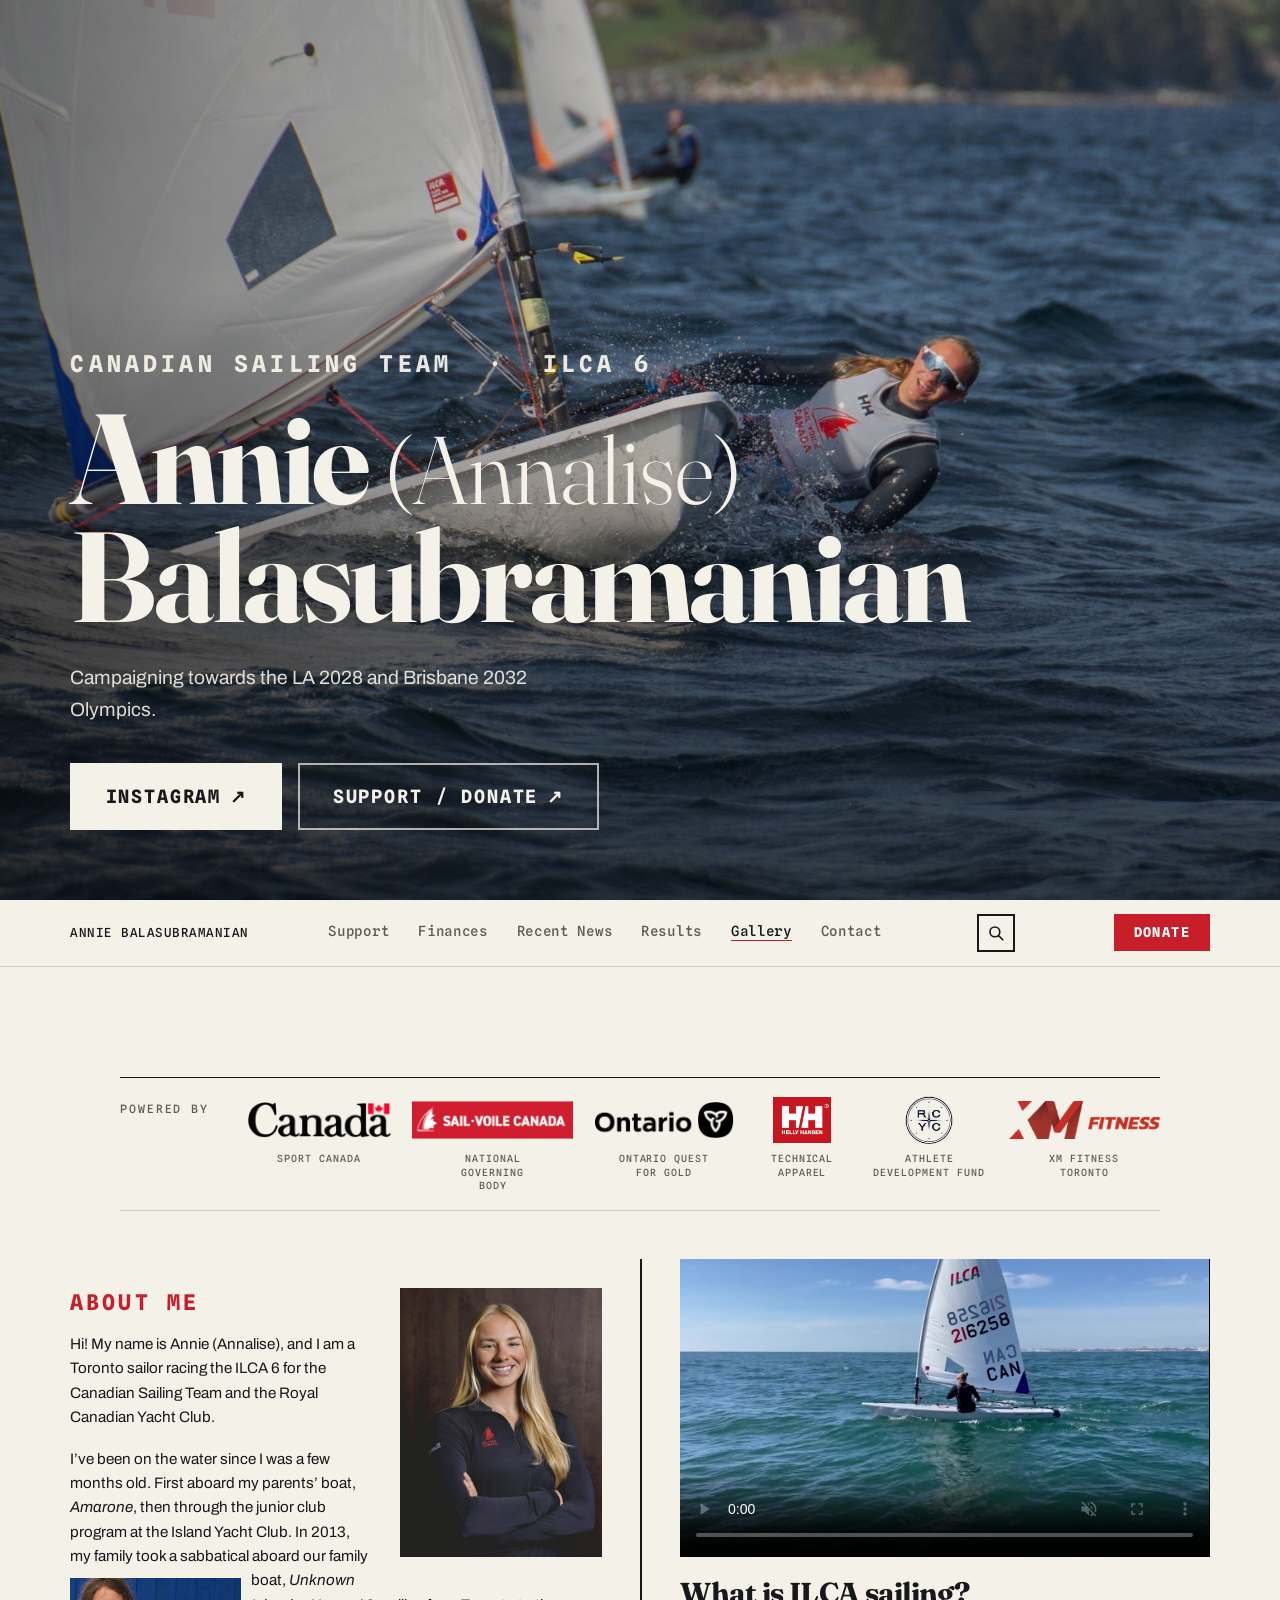
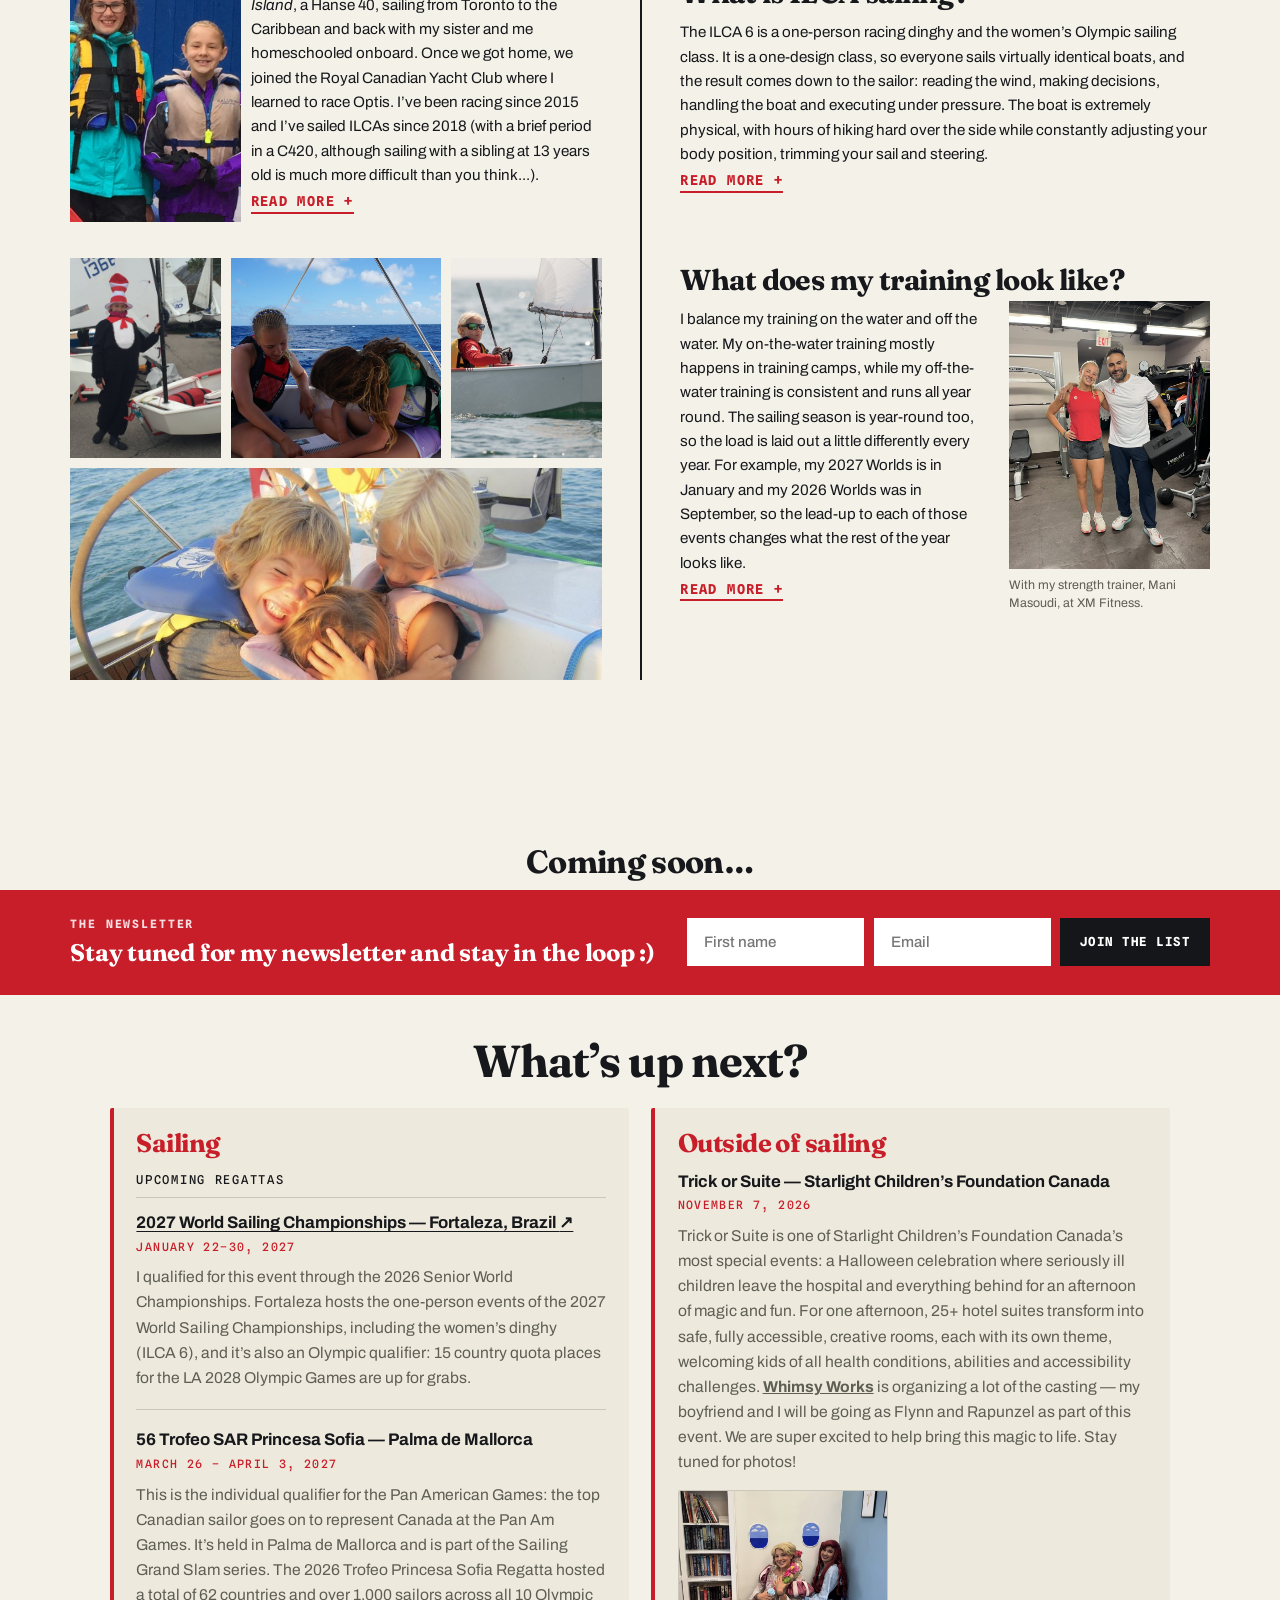
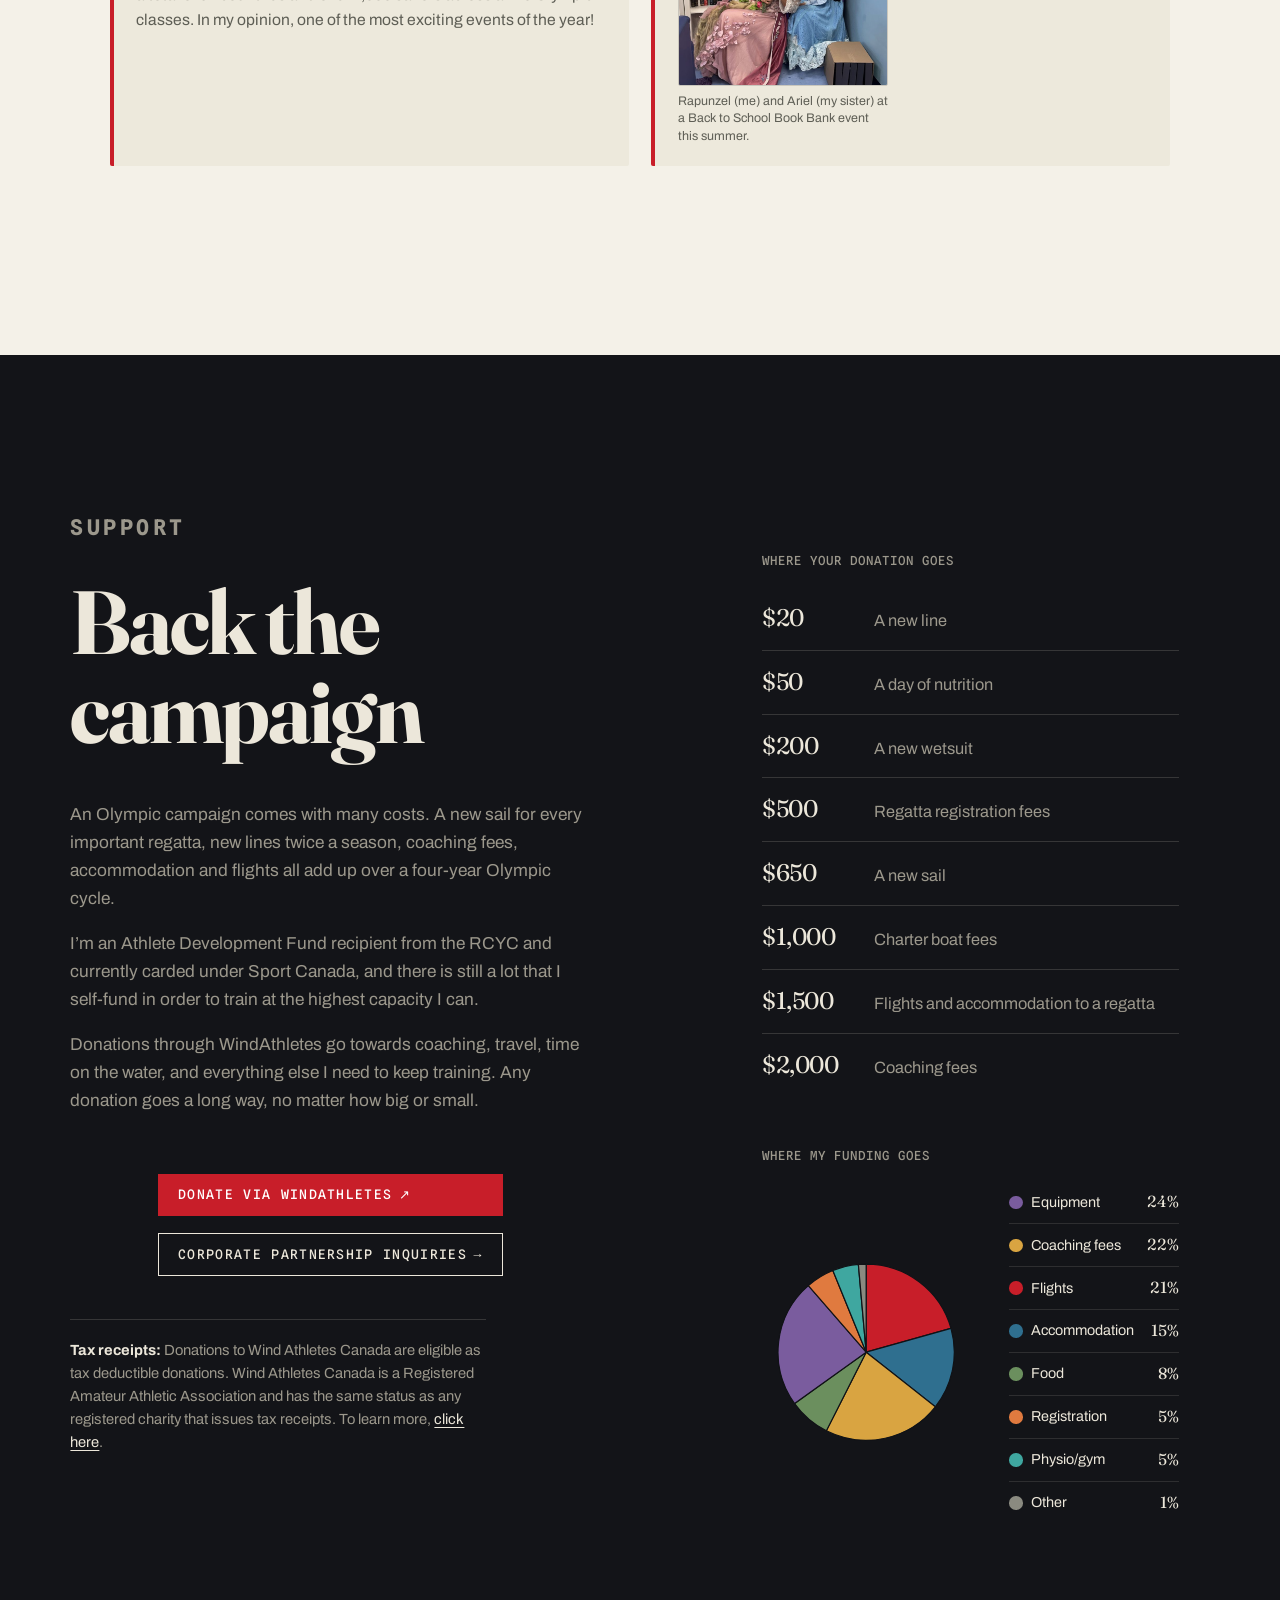
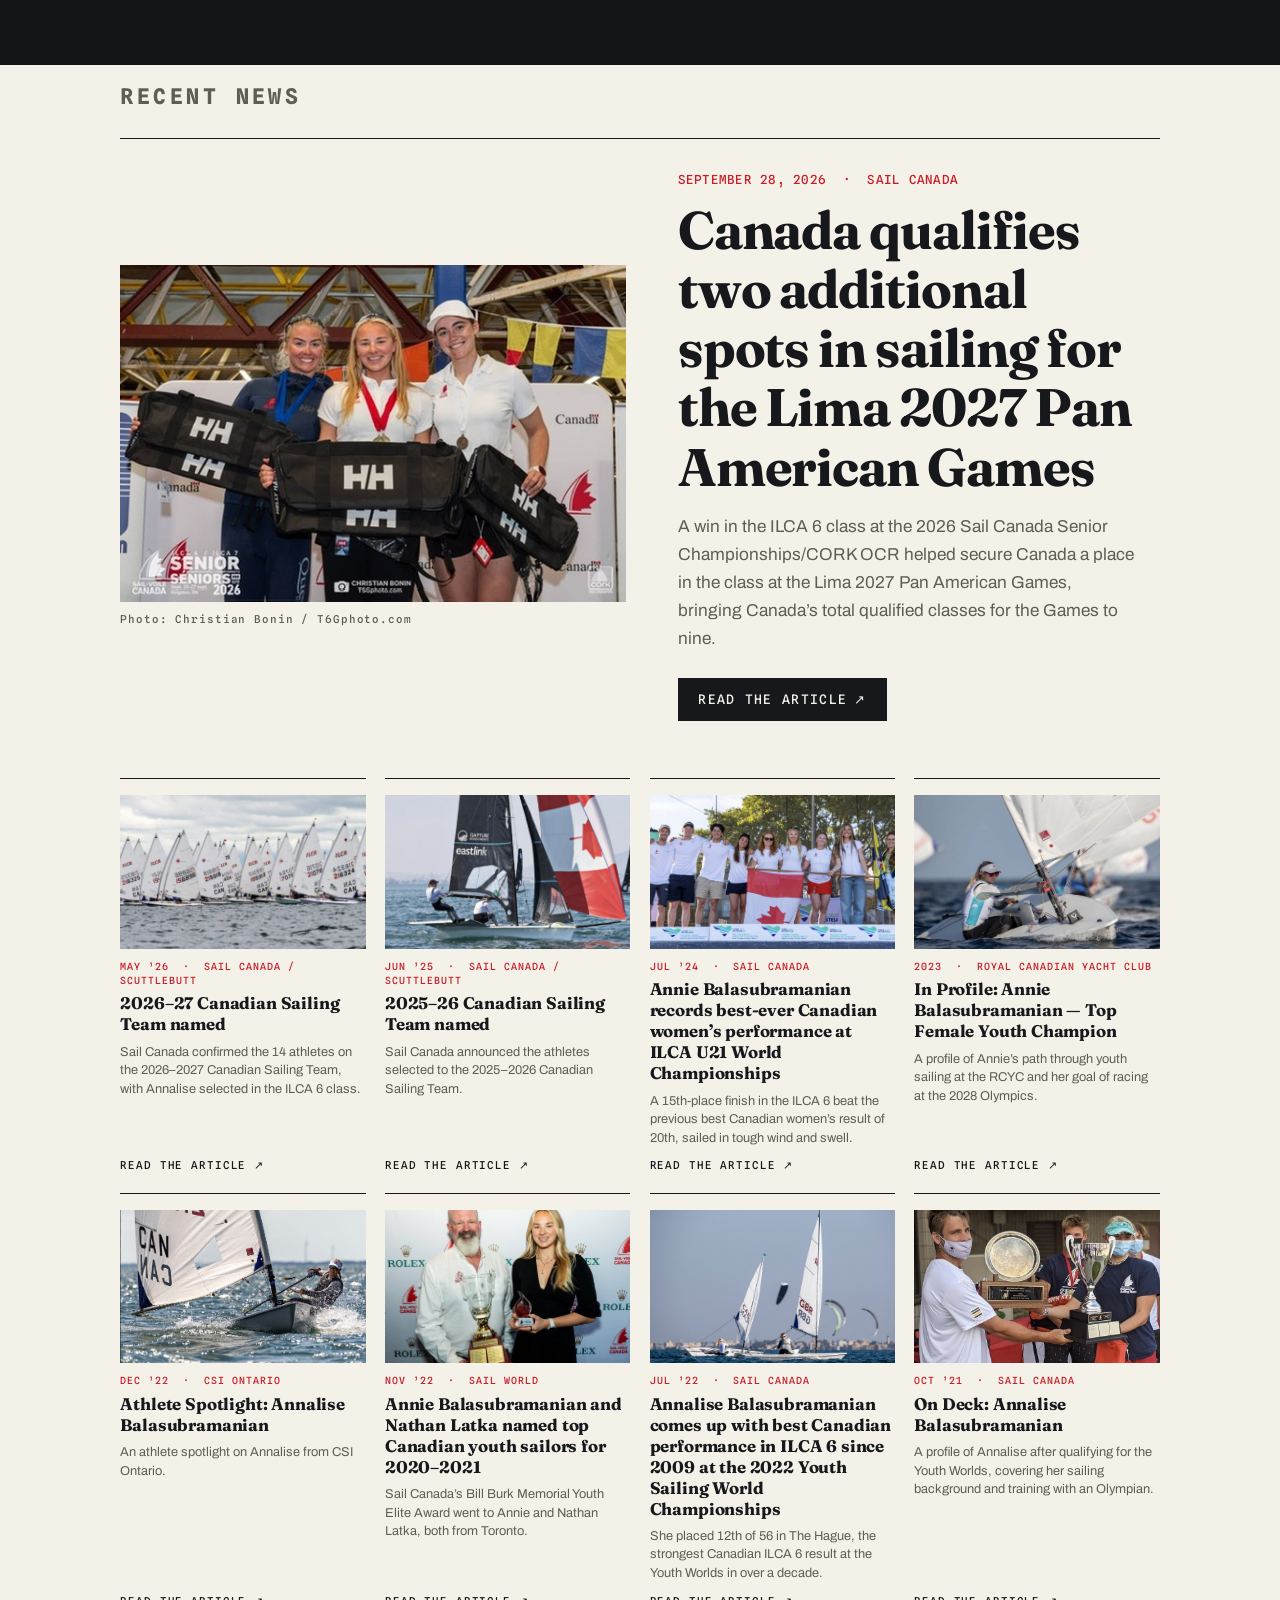
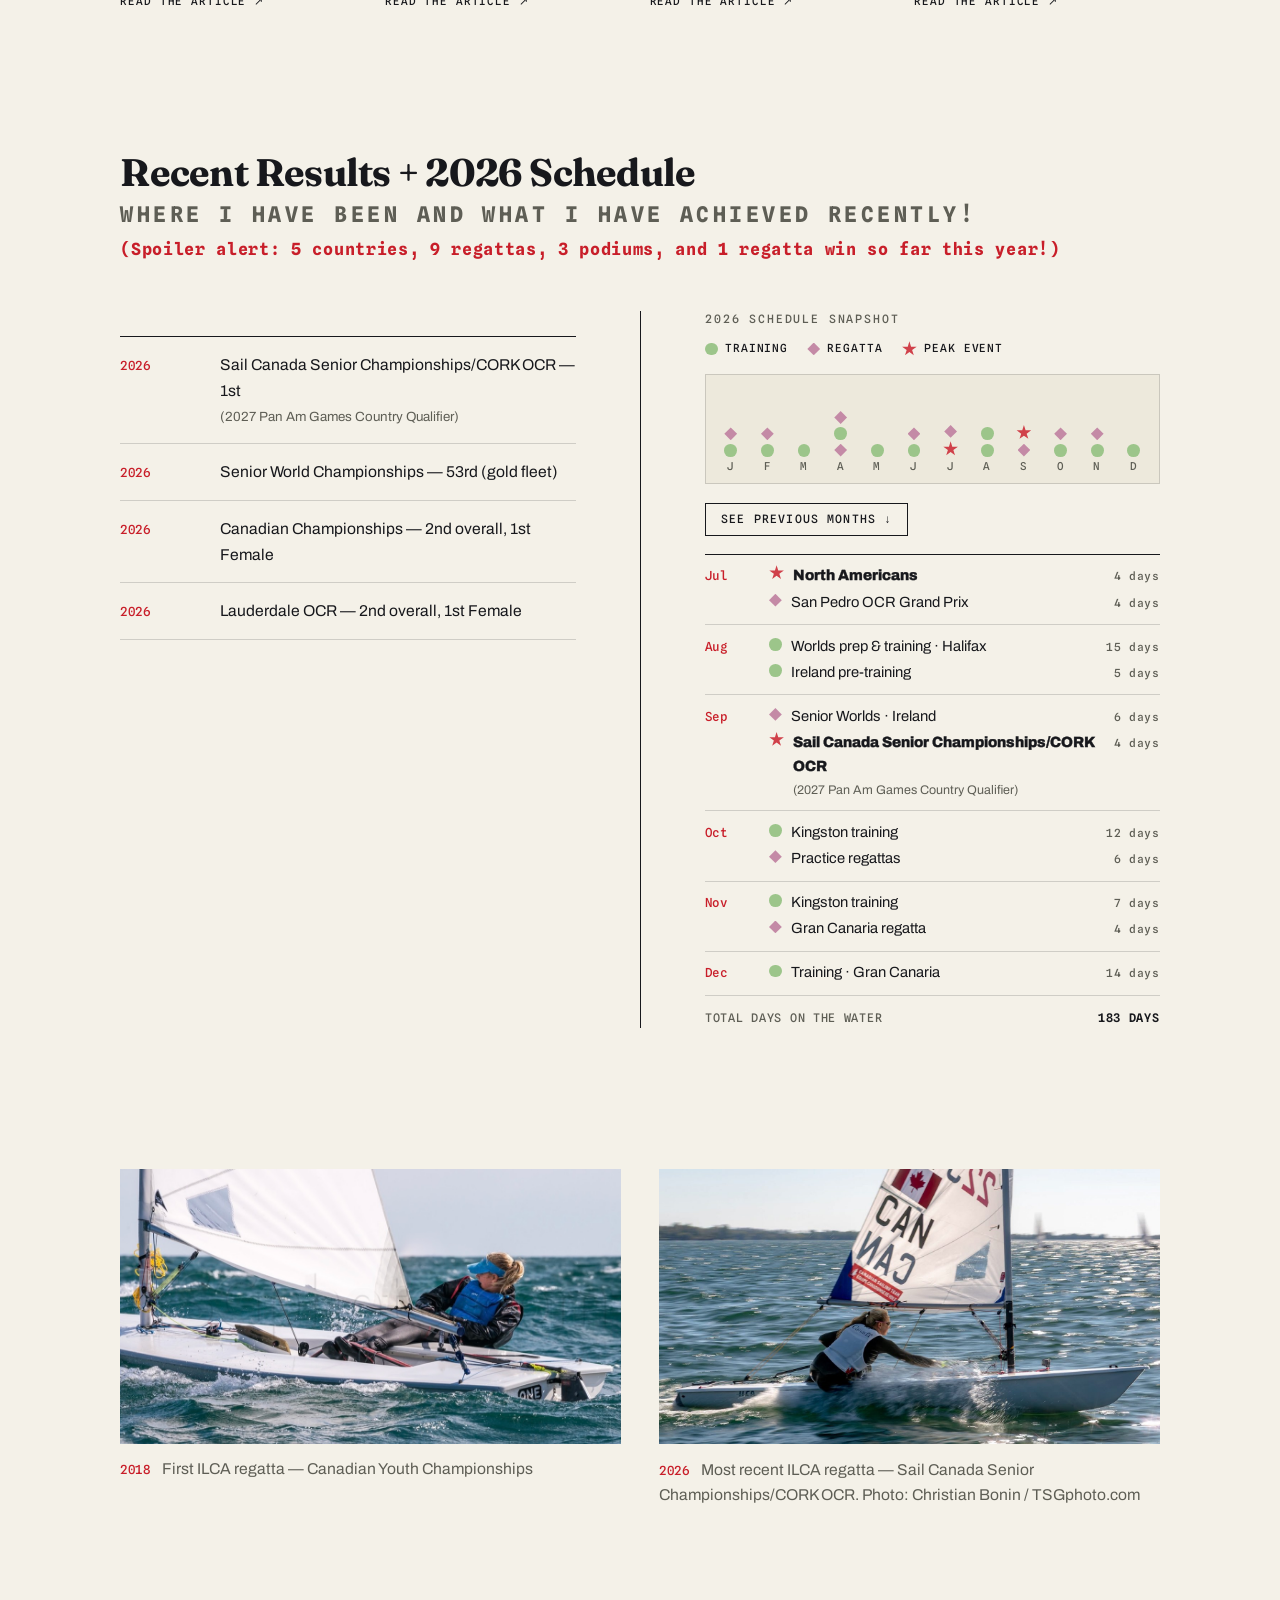
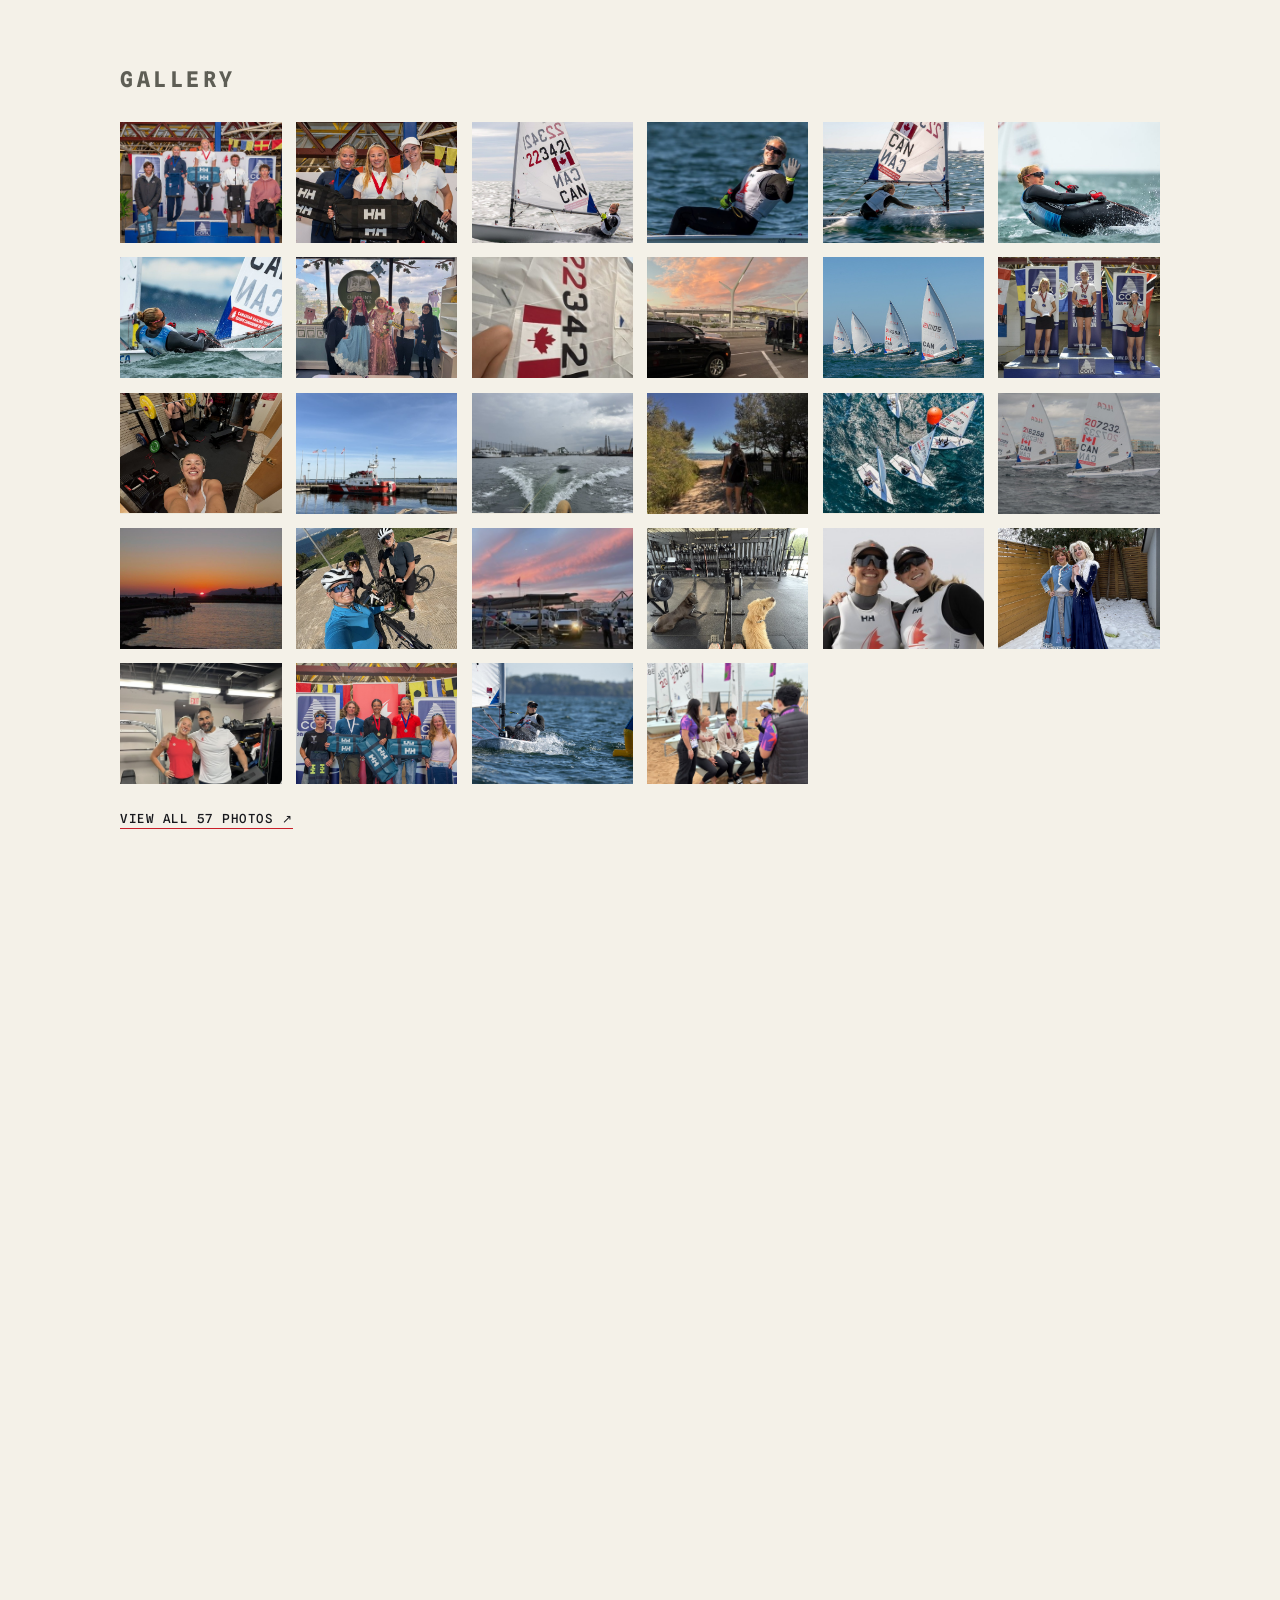
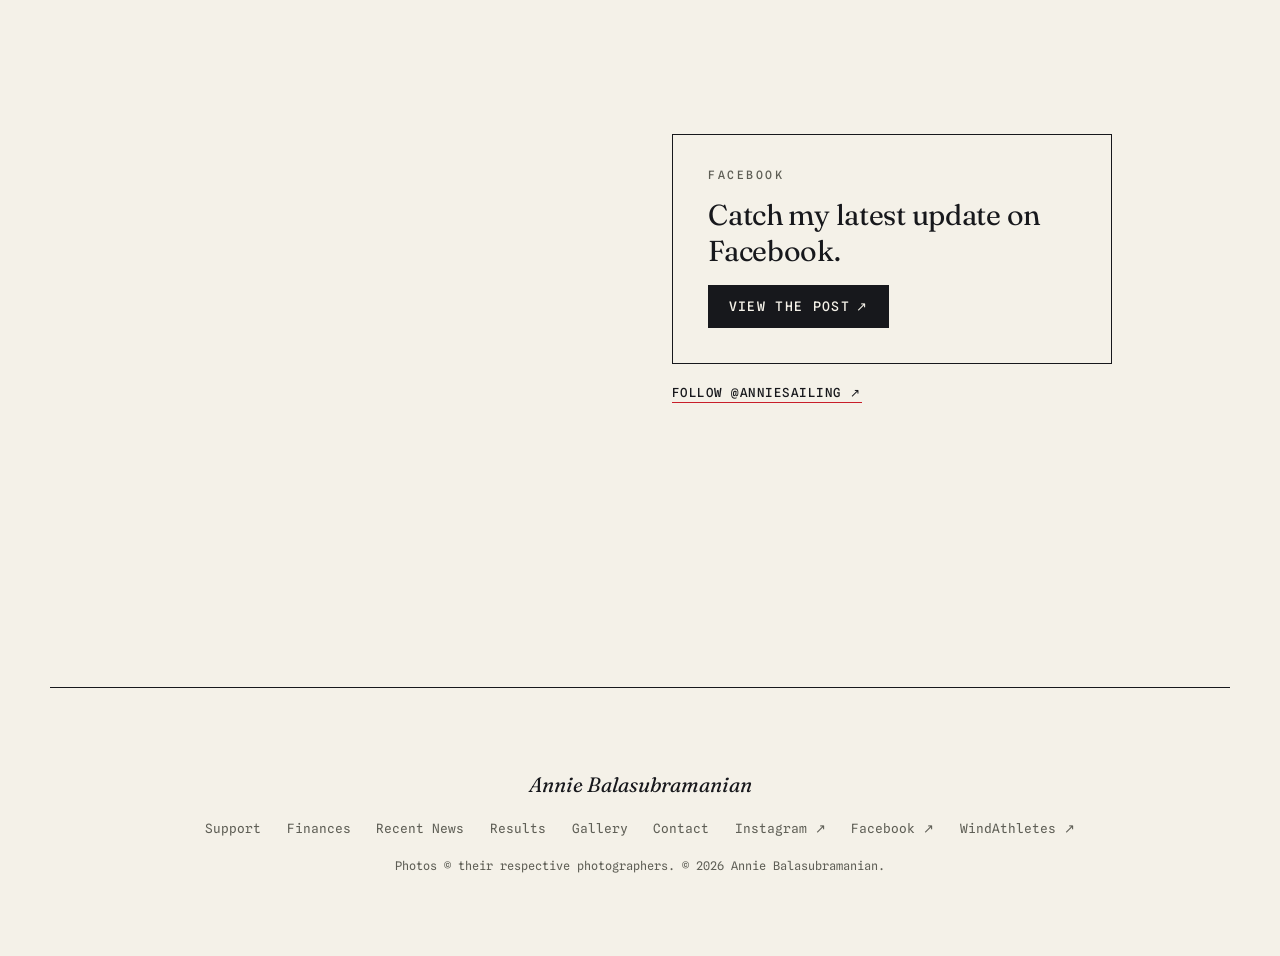
==== commit ad50c17b: "footote" ====
--- a/index.html
+++ b/index.html
@@ -66,11 +66,11 @@
   <a class="index__name" href="#top">Annie Balasubramanian</a>
   <div class="index__links">
     <a href="#support">Support</a>
+    <a href="finances.html">Finances</a>
     <a href="#news">Recent News</a>
     <a href="#results">Results</a>
     <a href="#gallery">Gallery</a>
     <a href="#contact">Contact</a>
-    <a href="finances.html">Finances</a>
   </div>
   <button class="index__search" type="button" data-search-open aria-label="Search the site"><svg viewBox="0 0 24 24" width="18" height="18" fill="none" stroke="currentColor" stroke-width="2.2" stroke-linecap="round" aria-hidden="true"><circle cx="10.5" cy="10.5" r="6.5"/><path d="M15.5 15.5 21 21"/></svg></button>
   <a class="index__donate" href="https://www.windathletes.ca/athletes/annalise-balasubramanian#wac-donation" target="_blank" rel="noopener">Donate</a>
@@ -131,6 +131,18 @@
       <p class="snapshot__bio">A full-time campaign is year-round and worldwide, with World Championships, Grand Slams, North American Championships and Canadian Championships happening from January to December. Every racing venue is different, and it all comes down to reading the conditions and getting the most speed out of the boat.</p>
       </details>
     </div>
+  <div class="training">
+    <h3 class="snapshot__sub">What does my training look like?</h3>
+    <figure class="training__photo"><img src="assets/img/training-mani.jpg" alt="Annie and her strength trainer, Mani Masoudi, smiling together in the gym." width="768" height="1024" loading="lazy"><figcaption>With my strength trainer, Mani Masoudi, at XM Fitness.</figcaption></figure>
+    <p class="snapshot__bio snapshot__bio--tight">I balance my training on the water and off the water. My on-the-water training mostly happens in training camps, while my off-the-water training is consistent and runs all year round. The sailing season is year-round too, so the load is laid out a little differently every year. For example, my 2027 Worlds is in January and my 2026 Worlds was in September, so the lead-up to each of those events changes what the rest of the year looks like.</p>
+    <details class="readmore">
+      <summary><span class="readmore__open">Read more +</span><span class="readmore__close">Read less &minus;</span></summary>
+    <p class="snapshot__bio"><strong>Off the water.</strong> I do cardio five days a week: three interval rides to build my VO2 max, one endurance ride for my aerobic base (it also helps me recover after long regattas), and one lighter day. The goal is that when I&rsquo;m not on the water, my heart rate zone load is close to what it would be in a sailing week. I also train in the gym four days a week, on a program written by my strength trainer, Mani Masoudi at XM Fitness. In a week at home with no sailing, the gym and cardio add up to around 11 hours of training.</p>
+    <p class="snapshot__bio"><strong>On the water.</strong> At training camps we sail for about three hours at a time and do our strength and conditioning program on top of that. In a camp week, sailing and gym together come out to around 24 hours of training. The focus of each camp changes through the season: upwind speed, downwind speed, boat handling, or racing. Leading up to the 2026 World Championships, May and June were all about speed, so that by the time we got closer to our most important regatta, all we had to focus on was racing and start line skills because we were already confident in our speed.</p>
+    <p class="snapshot__bio"><strong>Regattas.</strong> During a regatta, the time on the water adds up fast: at this year&rsquo;s World Championships in September, we sailed about 30 hours over the week. A normal training week won&rsquo;t be that extreme, but the goal is to build up so that 30 hours feels doable.</p>
+    <p class="snapshot__bio"><strong>Recovery.</strong> None of it works without proper recovery and nutrition. Recovery rides, stretching, physio, my Normatec boots, and my massage gun are all part of the routine too.</p>
+    </details>
+  </div>
   </div>
   </div>
 </section>
@@ -428,8 +440,8 @@
     <a class="gallery__item reveal" href="assets/img/senior-champs-smile-2026.jpg" data-caption="Sep 2026 · Sail Canada Senior Championships/CORK OCR, Kingston. Photo: Christian Bonin / TSGphoto.com"><img src="assets/img/senior-champs-smile-2026.jpg" alt="Annie smiling and giving a thumbs up from her ILCA 6 at the 2026 Sail Canada Senior Championships." loading="lazy"></a>
     <a class="gallery__item reveal" href="assets/img/senior-canadians-wave.jpg" data-caption="Sep 2026 · Sail Canada Senior Championships/CORK OCR, Kingston. Photo: Christian Bonin / TSGphoto.com"><img src="assets/img/senior-canadians-wave.jpg" alt="Waving to the camera at the 2026 Sail Canada Senior Championships/CORK OCR." loading="lazy"></a>
     <a class="gallery__item reveal" href="assets/img/senior-canadians-2026.jpg" data-caption="Sep 2026 · Sail Canada Senior Championships/CORK OCR, Kingston. Photo: Christian Bonin / TSGphoto.com"><img src="assets/img/senior-canadians-2026.jpg" alt="Hiking hard at the 2026 Sail Canada Senior Championships/CORK OCR." loading="lazy"></a>
-    <a class="gallery__item reveal" href="assets/img/worlds-2026-2.jpg" data-caption="Aug 2026 · Senior World Championships — Dublin Bay, Ireland"><img src="assets/img/worlds-2026-2.jpg" alt="Sailing an ILCA 6 at the 2026 Senior World Championships in Dublin Bay." loading="lazy"></a>
-    <a class="gallery__item reveal" href="assets/img/worlds-2026-1.jpg" data-caption="Aug 2026 · Senior World Championships — Dublin Bay, Ireland"><img src="assets/img/worlds-2026-1.jpg" alt="Sailing an ILCA 6 at the 2026 Senior World Championships in Dublin Bay." loading="lazy"></a>
+    <a class="gallery__item reveal" href="assets/img/worlds-2026-2.jpg" data-caption="Sep 2026 · Senior World Championships — Dublin Bay, Ireland"><img src="assets/img/worlds-2026-2.jpg" alt="Sailing an ILCA 6 at the 2026 Senior World Championships in Dublin Bay." loading="lazy"></a>
+    <a class="gallery__item reveal" href="assets/img/worlds-2026-1.jpg" data-caption="Sep 2026 · Senior World Championships — Dublin Bay, Ireland"><img src="assets/img/worlds-2026-1.jpg" alt="Sailing an ILCA 6 at the 2026 Senior World Championships in Dublin Bay." loading="lazy"></a>
     <a class="gallery__item reveal" href="assets/img/book-bank-aug-2026.jpg" data-caption="Aug 2026 · Dressed up for the Back to School Book Bank event"><img src="assets/img/book-bank-aug-2026.jpg" alt="Annie as Rapunzel and her sister as Ariel with volunteers at the Children's Book Bank, dressed up for the Back to School event." loading="lazy"></a>
     <a class="gallery__item reveal" href="assets/img/new-sail-numbers-aug-2026.jpg" data-caption="Aug 2026 · The painful task of putting numbers on a new sail"><img src="assets/img/new-sail-numbers-aug-2026.jpg" alt="Canada flag and sail number 223421 laid out on a new white sail before being applied." loading="lazy"></a>
     <a class="gallery__item reveal" href="assets/img/lax-sunset-jul-2026.jpg" data-caption="Jul 2026 · Flying home from LAX after the San Pedro OCR Grand Prix"><img src="assets/img/lax-sunset-jul-2026.jpg" alt="Pink and orange sunset sky over the LAX airport roadway with parked vehicles." loading="lazy"></a>
@@ -505,8 +517,13 @@
 
 <footer class="footer">
   <p class="footer__name">Annie Balasubramanian</p>
-  <nav class="footer__links" aria-label="External links">
+  <nav class="footer__links" aria-label="Footer links">
+    <a href="#support">Support</a>
     <a href="finances.html">Finances</a>
+    <a href="#news">Recent News</a>
+    <a href="#results">Results</a>
+    <a href="#gallery">Gallery</a>
+    <a href="#contact">Contact</a>
     <a href="https://www.instagram.com/anniesailing/" target="_blank" rel="noopener">Instagram ↗</a>
     <a href="https://www.facebook.com/annie.bala.58/" target="_blank" rel="noopener">Facebook ↗</a>
     <a href="https://www.windathletes.ca/athletes/annalise-balasubramanian#wac-donation" target="_blank" rel="noopener">WindAthletes ↗</a>
--- a/assets/css/style.css
+++ b/assets/css/style.css
@@ -1021,3 +1021,20 @@
 /* phone: "Upcoming regattas" is just a heading, always open (no second dropdown) */
 .next__sub > summary{pointer-events:none;cursor:default}
 .next__sub > summary .next__chev{display:none}
+
+/* "What does my training look like?" sits under the ILCA explainer */
+.training{margin-top:clamp(2rem,3.5vw,3rem)}
+.training .snapshot__sub{margin-top:0}
+.training .snapshot__bio{max-width:none}
+
+
+.training{display:flow-root}
+.training__photo{float:right;width:min(38%,240px);margin:.3rem 0 1rem 1.4rem}
+.training__photo img{display:block;width:100%;height:auto}
+.training__photo figcaption{margin-top:.5rem;font-size:.78rem;line-height:1.4;color:var(--ink-soft)}
+
+/* footer: one wrapping row of links (site sections + Instagram, Facebook, WindAthletes) */
+.footer__links{flex-direction:row;flex-wrap:wrap;justify-content:center;gap:.6rem 1.6rem}
+.footer{display:flex;flex-direction:column;align-items:center;gap:1.3rem;text-align:center}
+.footer__fine{align-self:center;text-align:center}
+@media (max-width:600px){.footer__fine{text-align:center}.footer__links{gap:.8rem 1.2rem}}
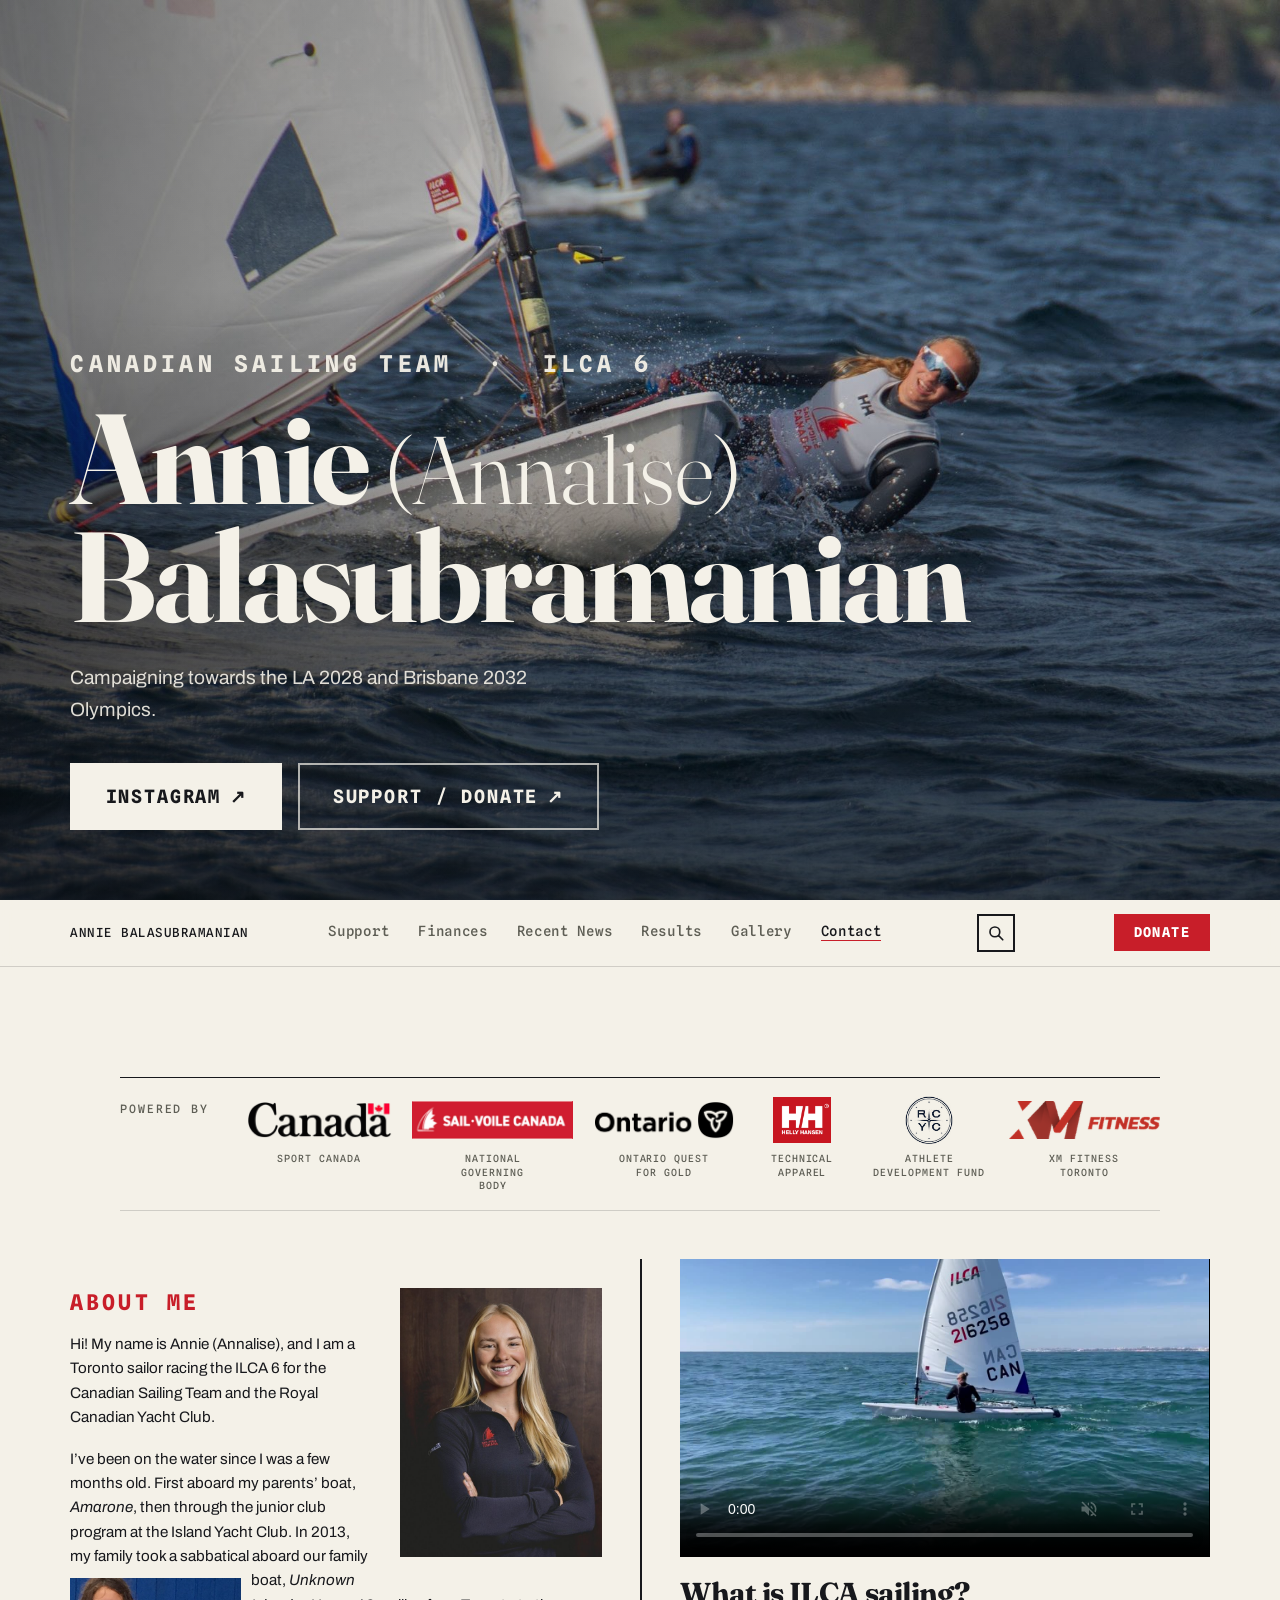
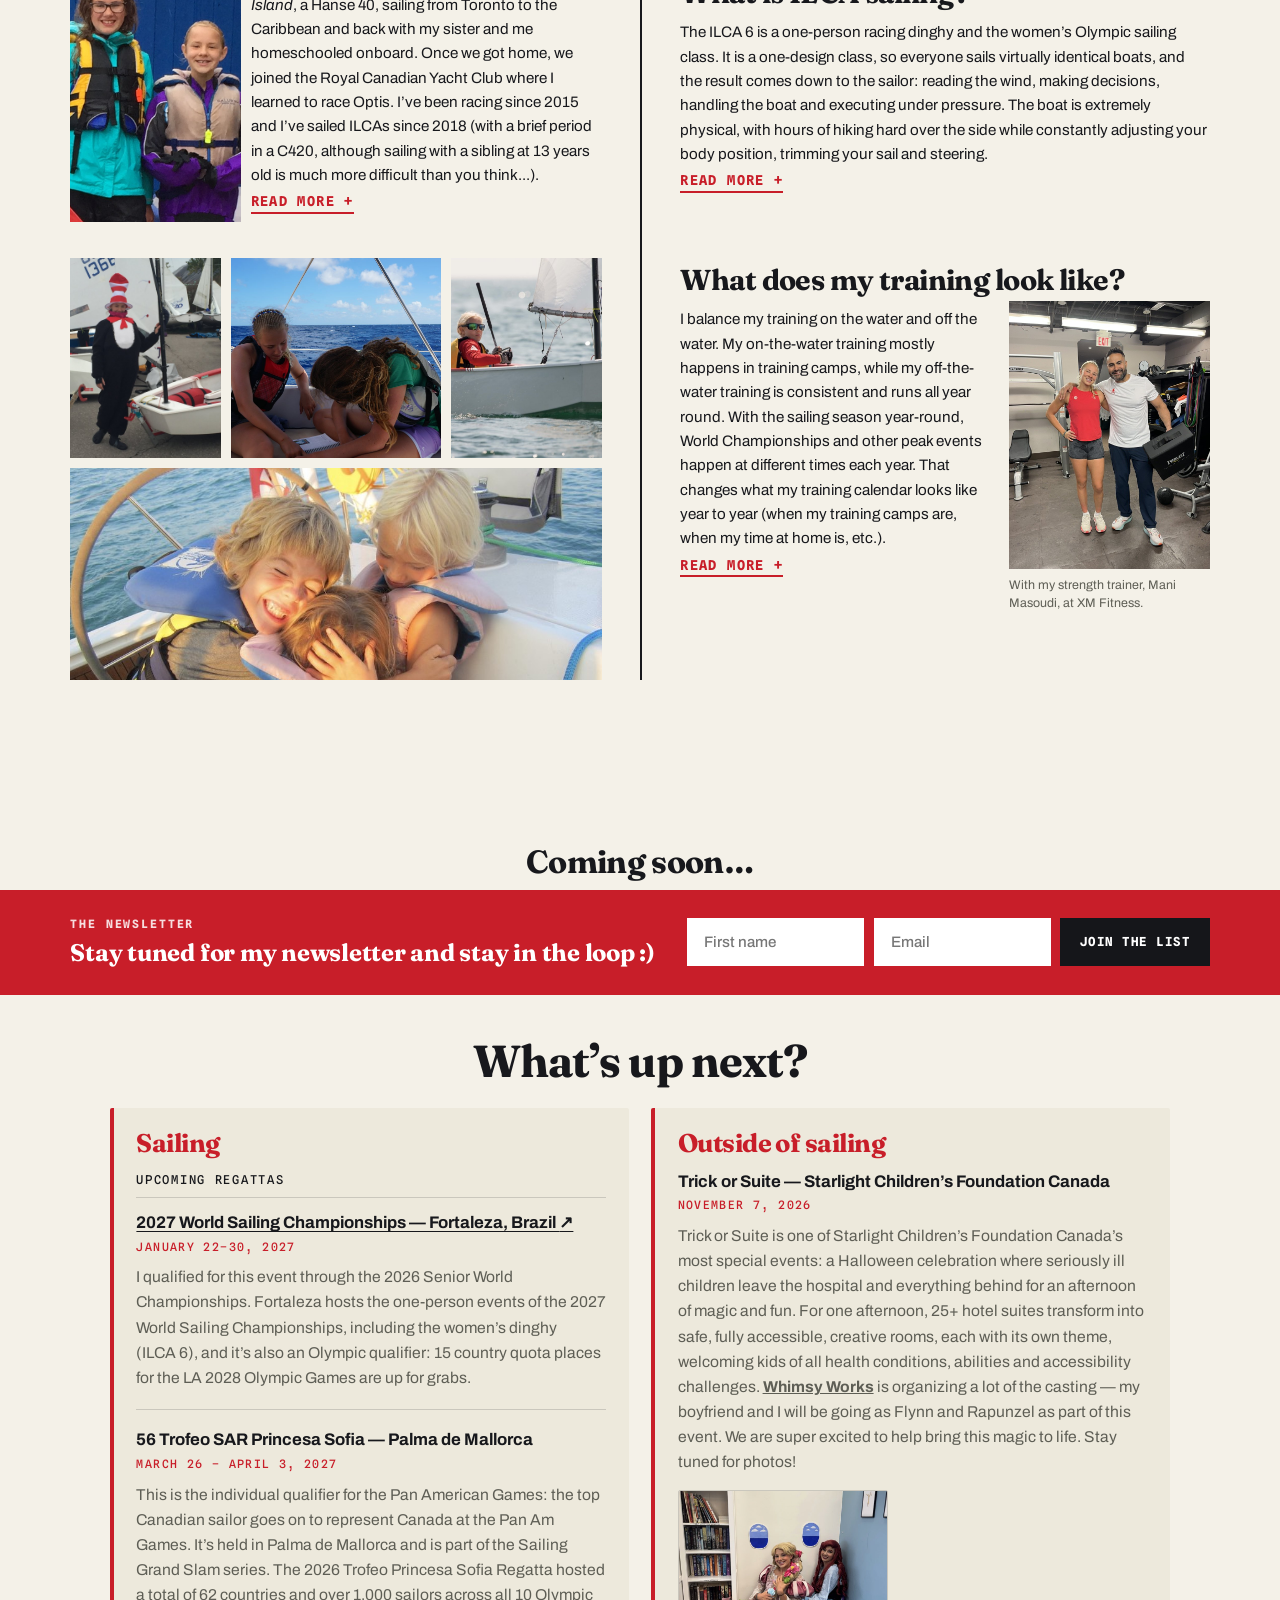
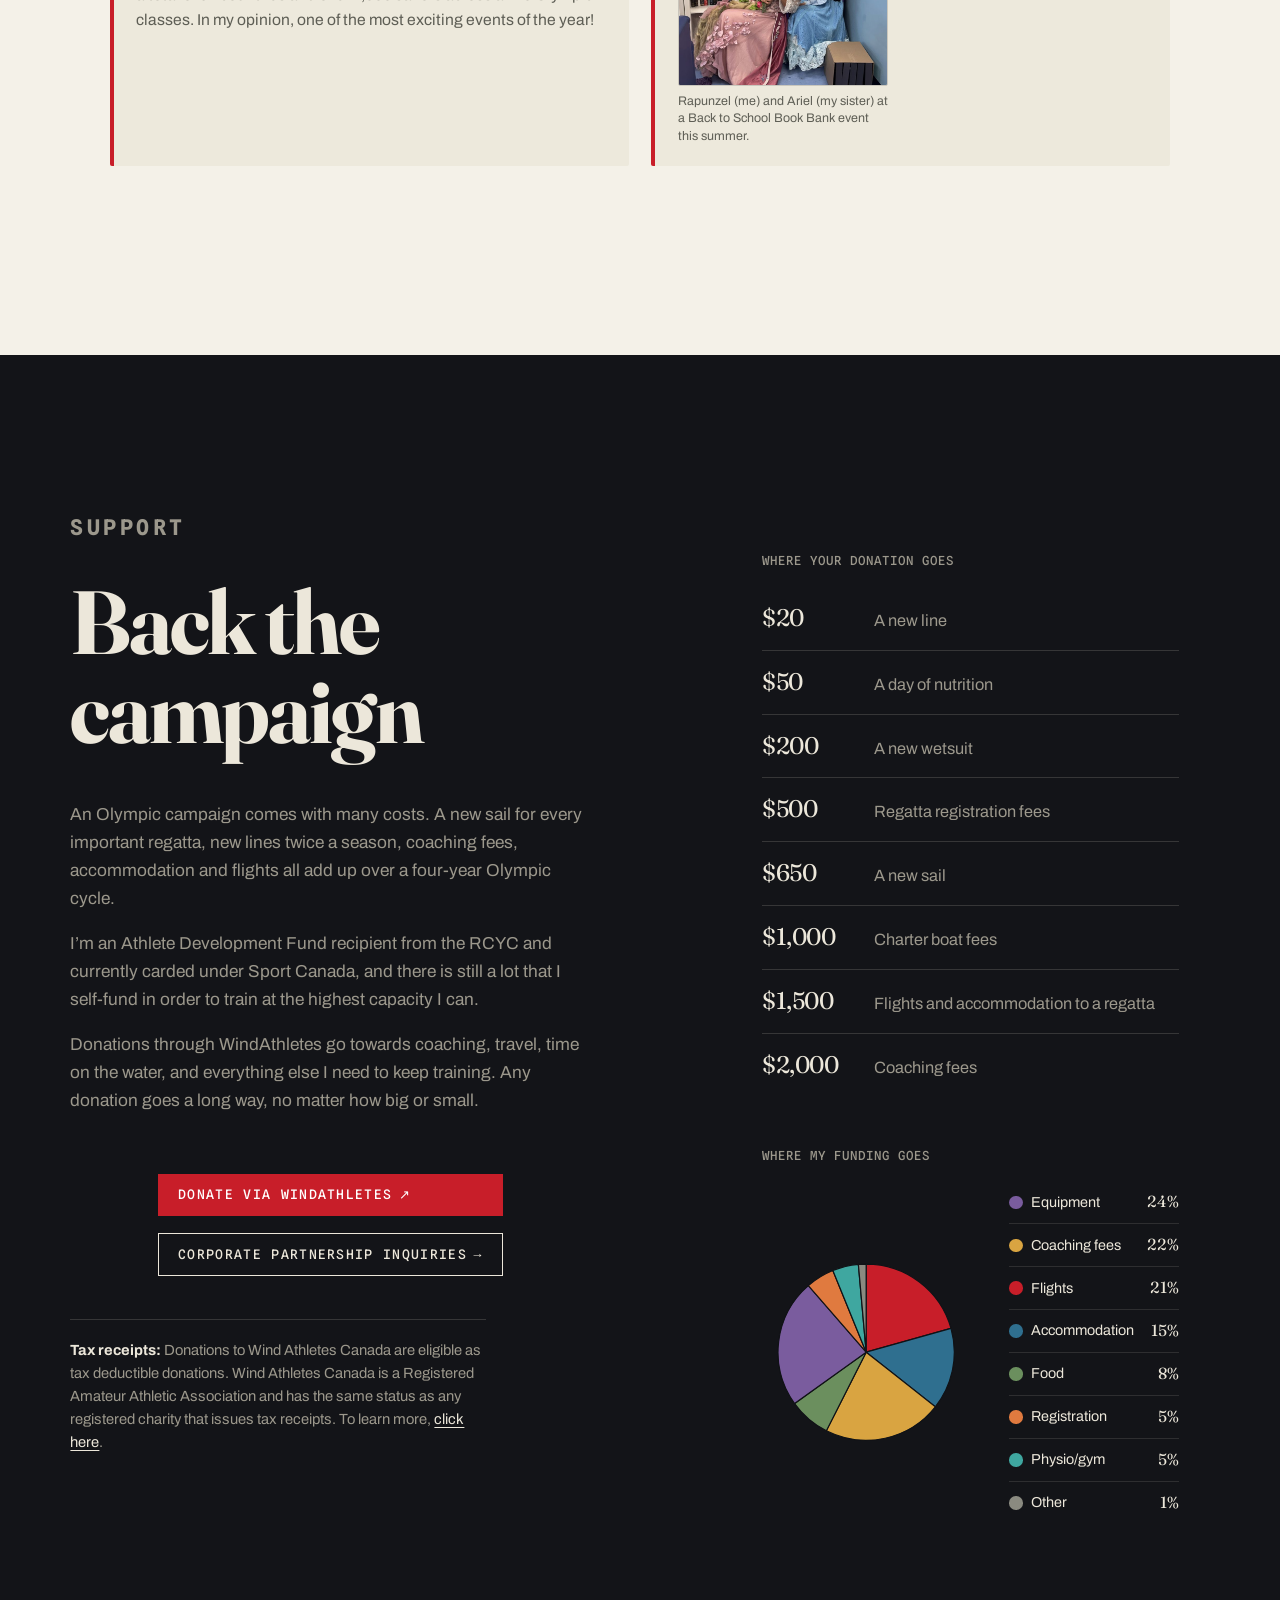
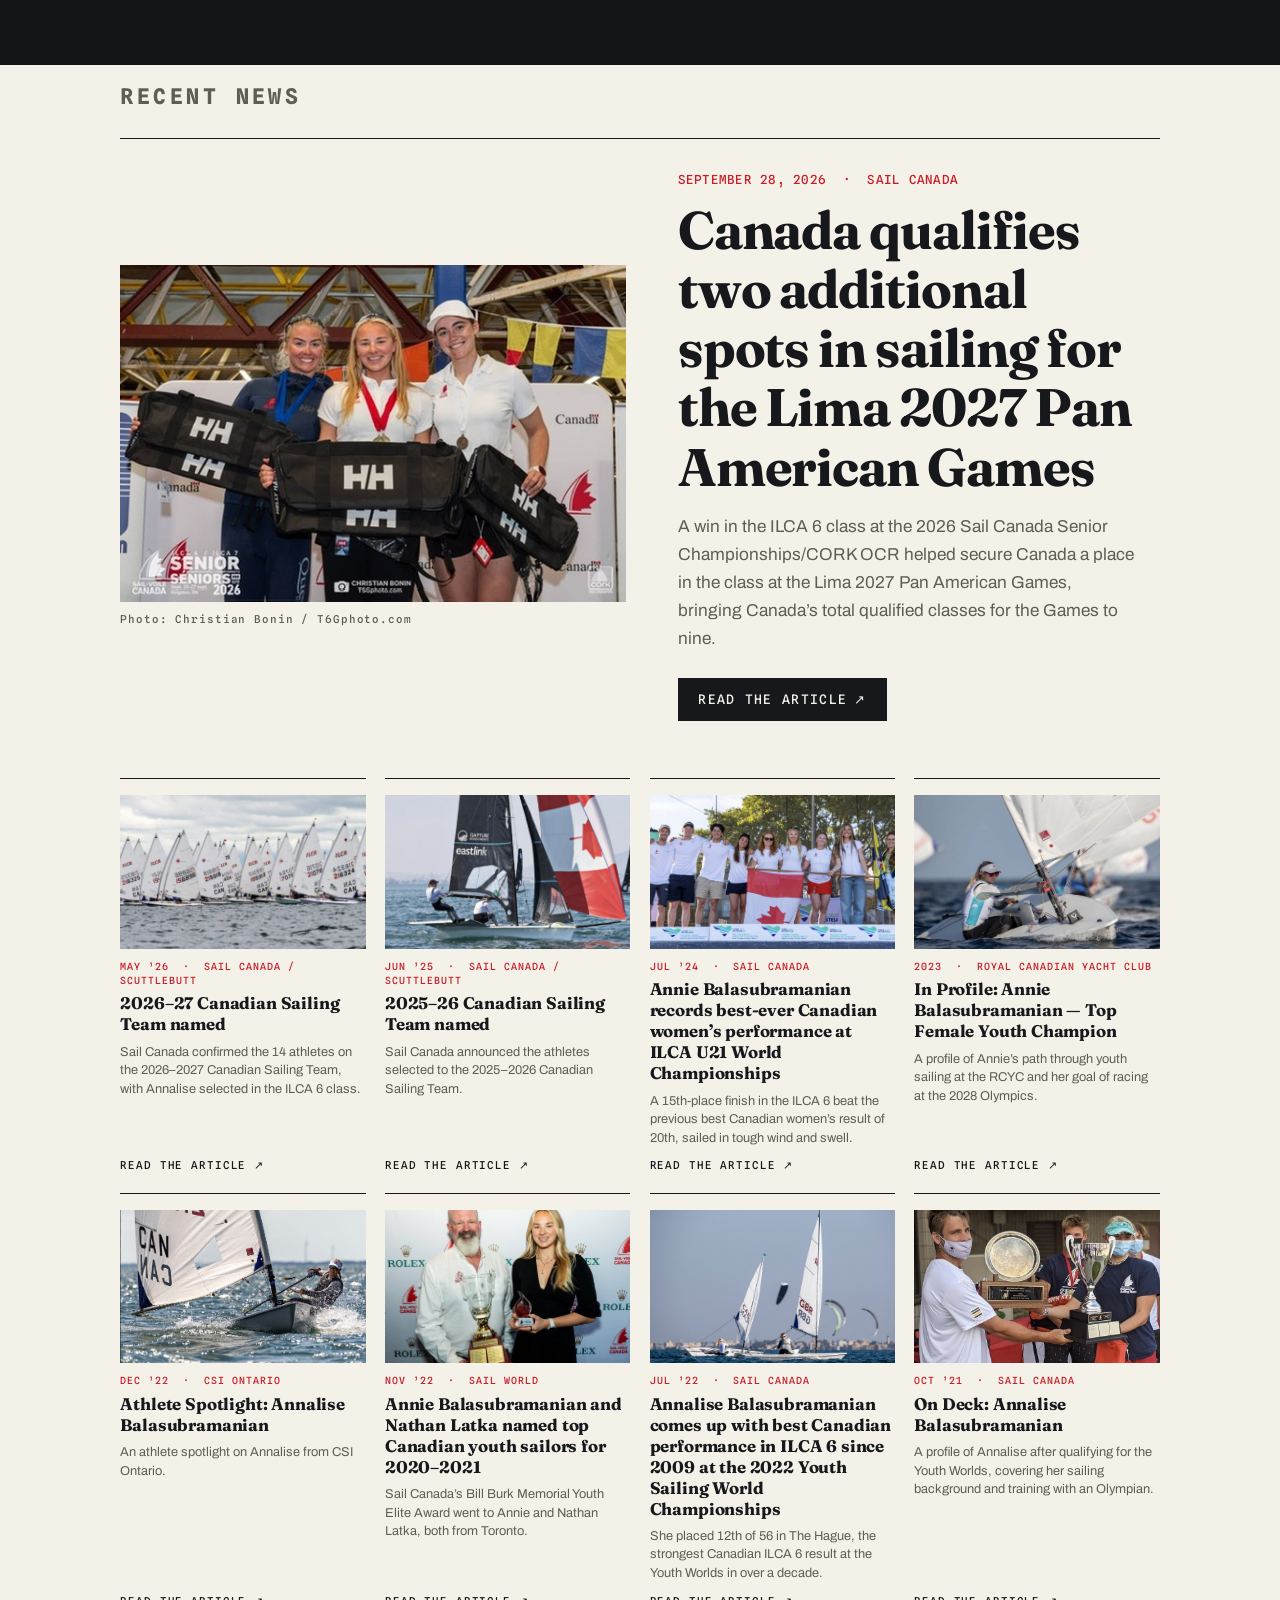
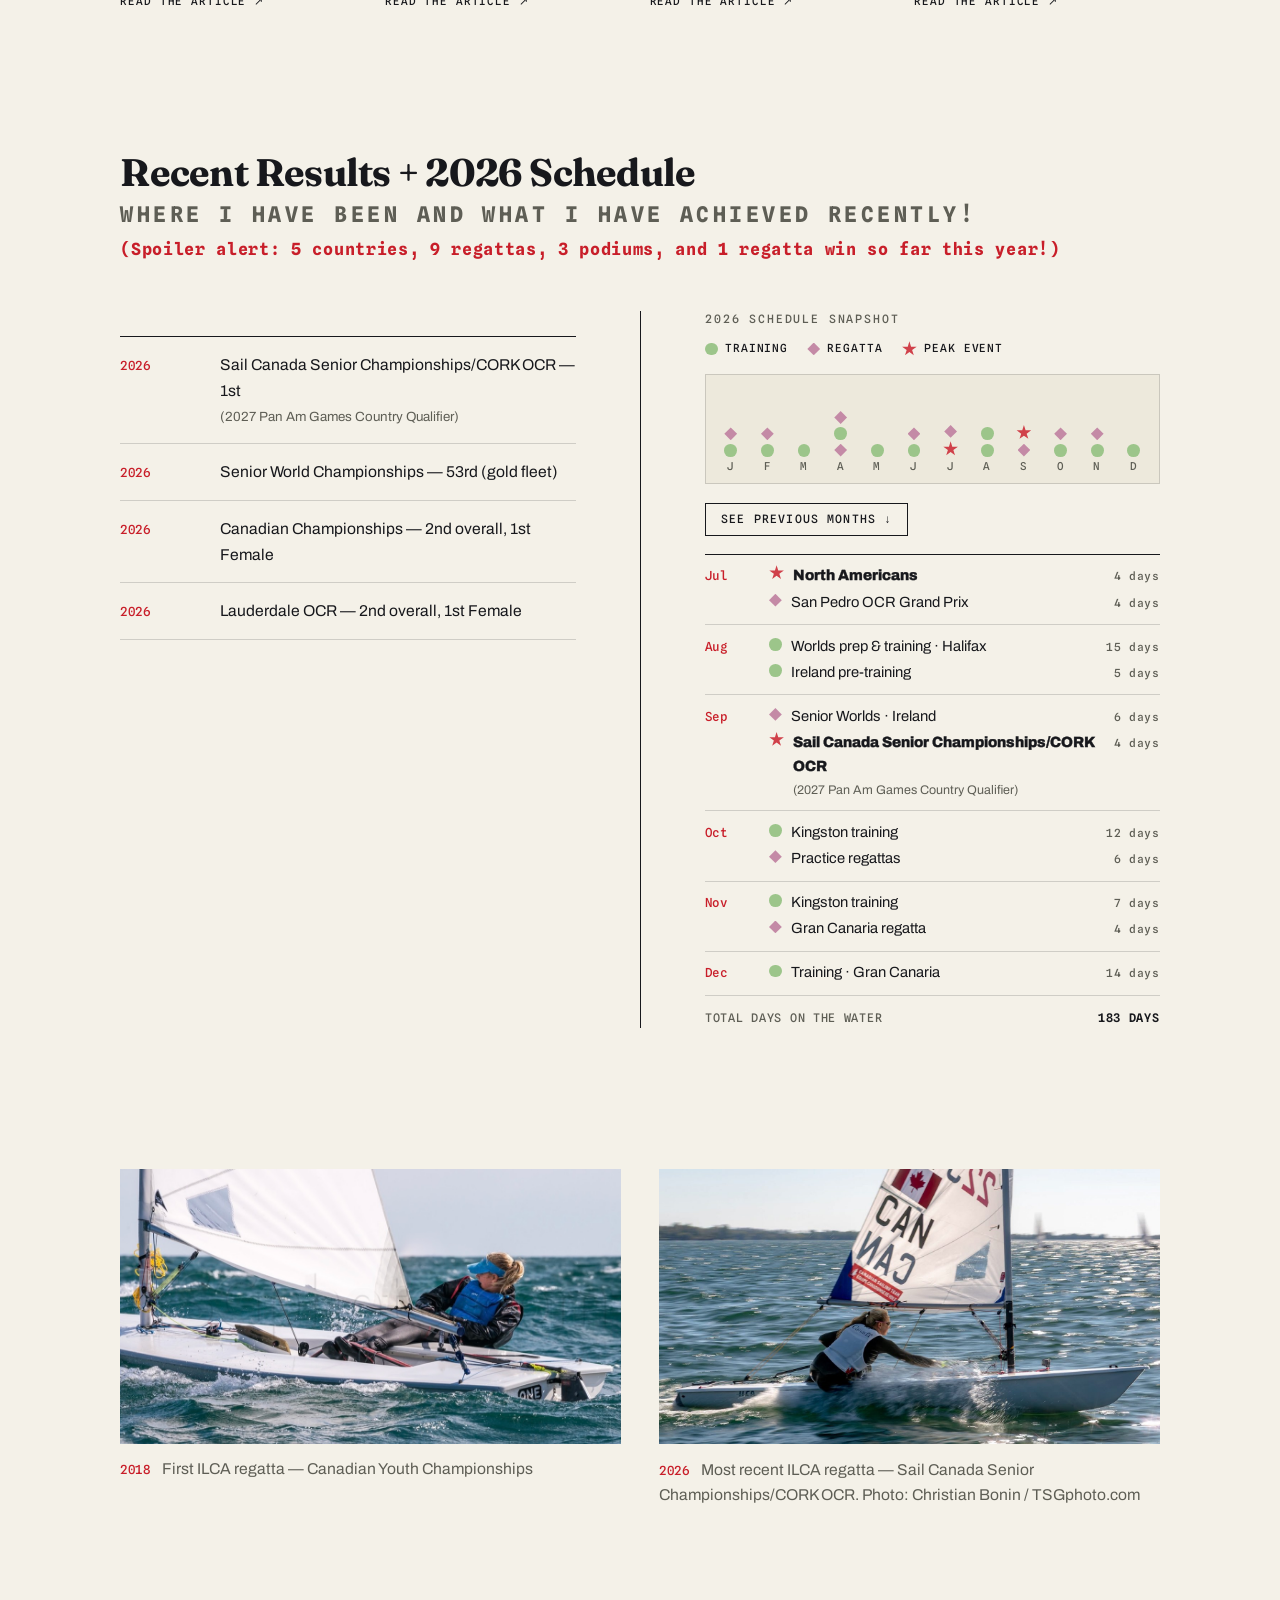
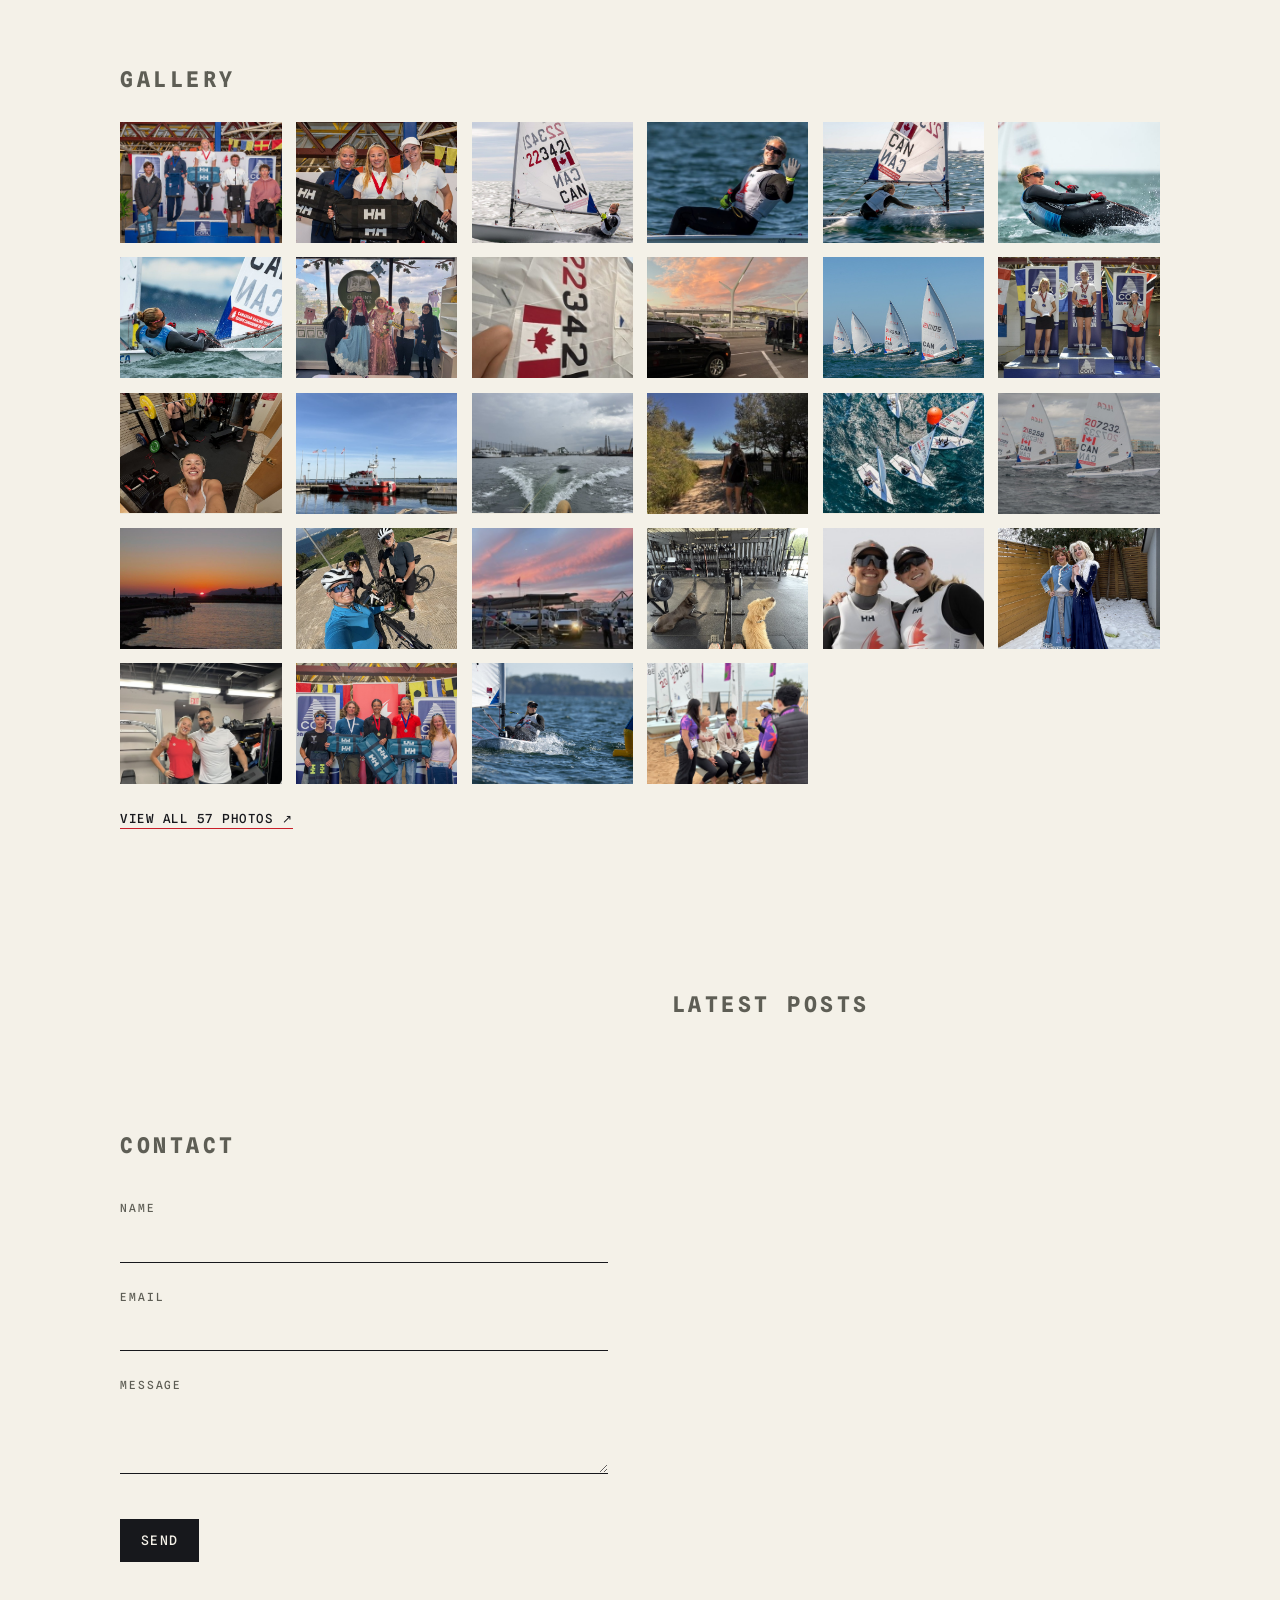
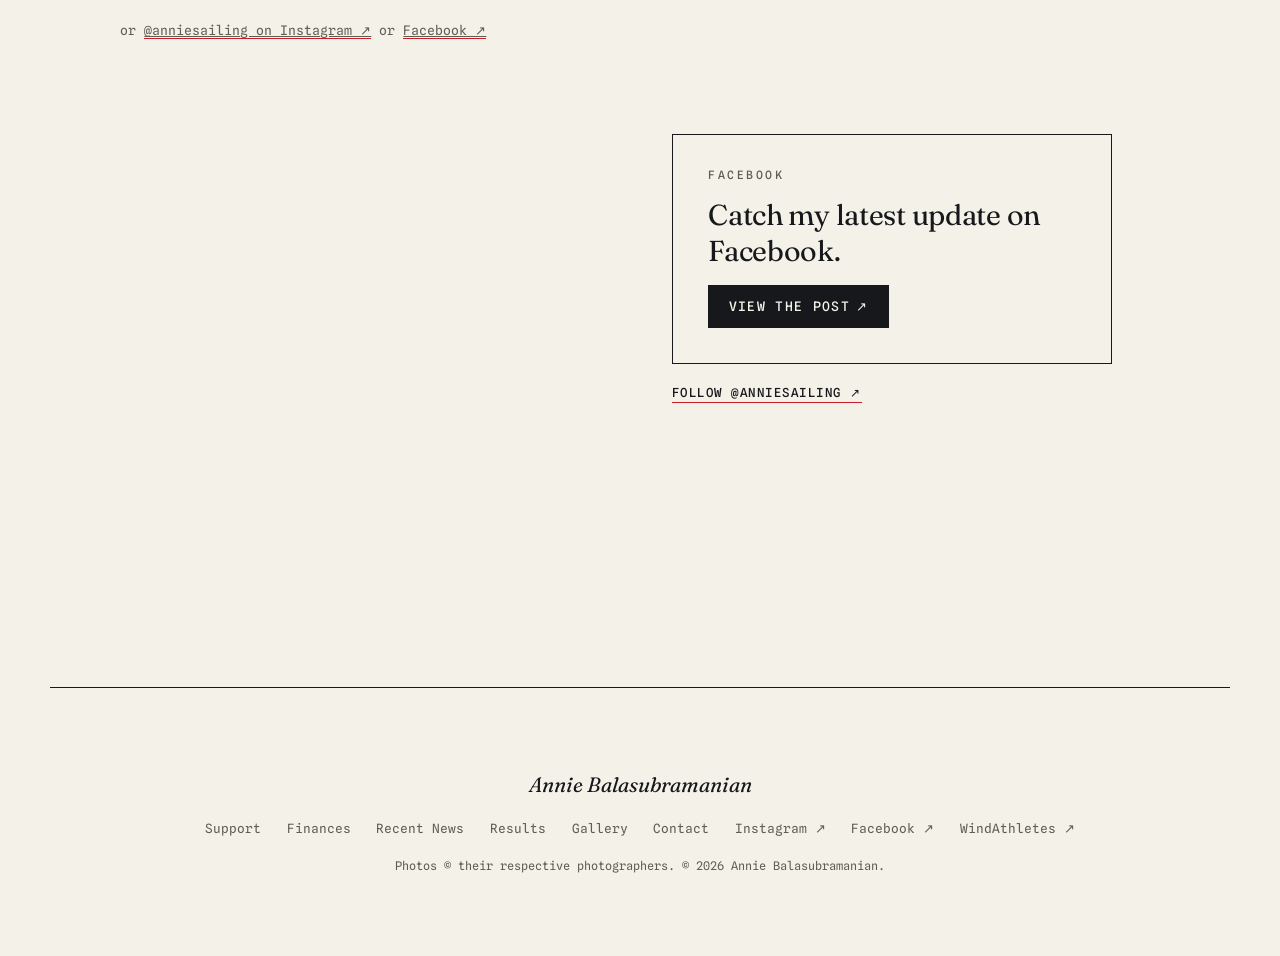
==== commit 9195f301: "Add Midwinters, Pan Am, and book bank photos" ====
--- a/index.html
+++ b/index.html
@@ -134,10 +134,10 @@
   <div class="training">
     <h3 class="snapshot__sub">What does my training look like?</h3>
     <figure class="training__photo"><img src="assets/img/training-mani.jpg" alt="Annie and her strength trainer, Mani Masoudi, smiling together in the gym." width="768" height="1024" loading="lazy"><figcaption>With my strength trainer, Mani Masoudi, at XM Fitness.</figcaption></figure>
-    <p class="snapshot__bio snapshot__bio--tight">I balance my training on the water and off the water. My on-the-water training mostly happens in training camps, while my off-the-water training is consistent and runs all year round. The sailing season is year-round too, so the load is laid out a little differently every year. For example, my 2027 Worlds is in January and my 2026 Worlds was in September, so the lead-up to each of those events changes what the rest of the year looks like.</p>
+    <p class="snapshot__bio snapshot__bio--tight">I balance my training on the water and off the water. My on-the-water training mostly happens in training camps, while my off-the-water training is consistent and runs all year round. With the sailing season year-round, World Championships and other peak events happen at different times each year. That changes what my training calendar looks like year to year (when my training camps are, when my time at home is, etc.).</p>
     <details class="readmore">
       <summary><span class="readmore__open">Read more +</span><span class="readmore__close">Read less &minus;</span></summary>
-    <p class="snapshot__bio"><strong>Off the water.</strong> I do cardio five days a week: three interval rides to build my VO2 max, one endurance ride for my aerobic base (it also helps me recover after long regattas), and one lighter day. The goal is that when I&rsquo;m not on the water, my heart rate zone load is close to what it would be in a sailing week. I also train in the gym four days a week, on a program written by my strength trainer, Mani Masoudi at XM Fitness. In a week at home with no sailing, the gym and cardio add up to around 11 hours of training.</p>
+    <p class="snapshot__bio"><strong>Off the water.</strong> I do cardio five days a week: three interval rides to build my VO2 max, one endurance ride for my aerobic base and recovery, and one short recovery ride. The goal is that when I&rsquo;m not on the water, my heart rate zone load is close to what it would be in a sailing week. I also train in the gym four days a week, on a program written by my strength trainer, Mani Masoudi at XM Fitness. In a full load week at home with no sailing, the gym and cardio add up to around 11 hours of training.</p>
     <p class="snapshot__bio"><strong>On the water.</strong> At training camps we sail for about three hours at a time and do our strength and conditioning program on top of that. In a camp week, sailing and gym together come out to around 24 hours of training. The focus of each camp changes through the season: upwind speed, downwind speed, boat handling, or racing. Leading up to the 2026 World Championships, May and June were all about speed, so that by the time we got closer to our most important regatta, all we had to focus on was racing and start line skills because we were already confident in our speed.</p>
     <p class="snapshot__bio"><strong>Regattas.</strong> During a regatta, the time on the water adds up fast: at this year&rsquo;s World Championships in September, we sailed about 30 hours over the week. A normal training week won&rsquo;t be that extreme, but the goal is to build up so that 30 hours feels doable.</p>
     <p class="snapshot__bio"><strong>Recovery.</strong> None of it works without proper recovery and nutrition. Recovery rides, stretching, physio, my Normatec boots, and my massage gun are all part of the routine too.</p>
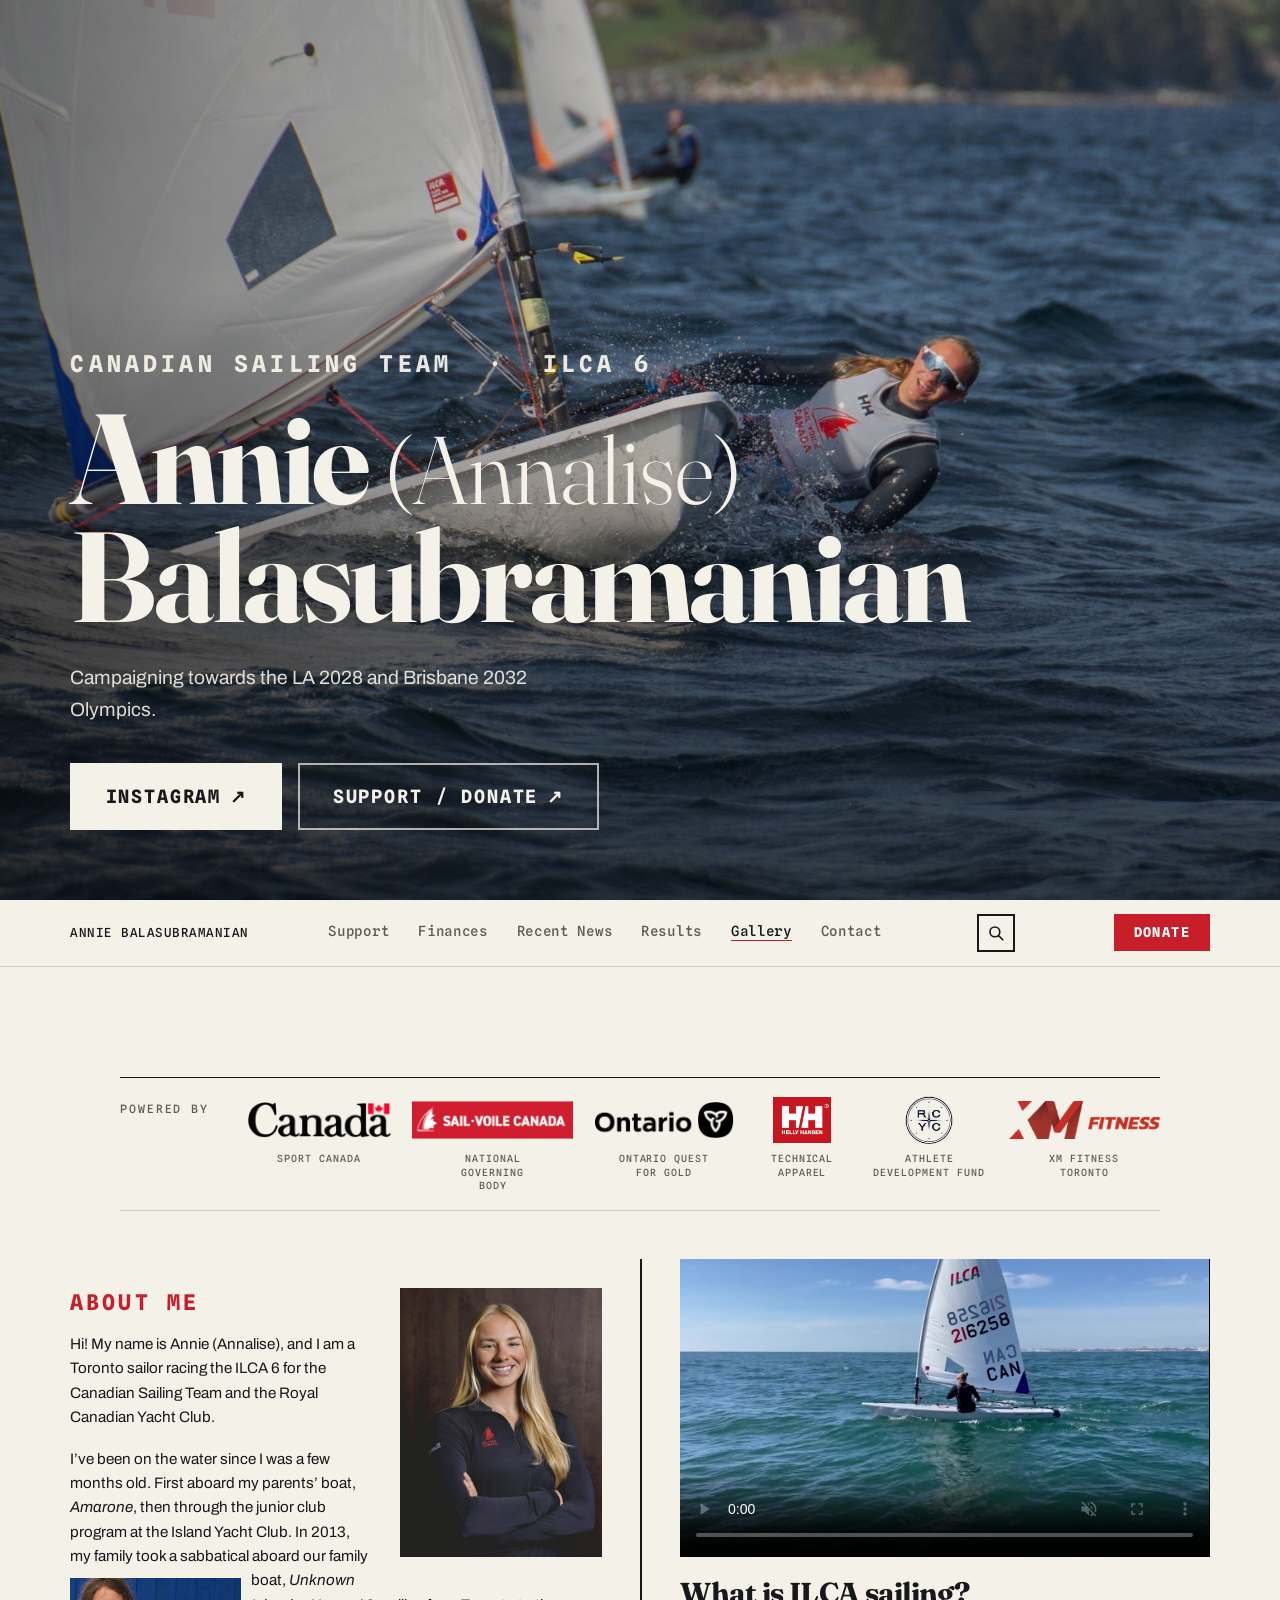
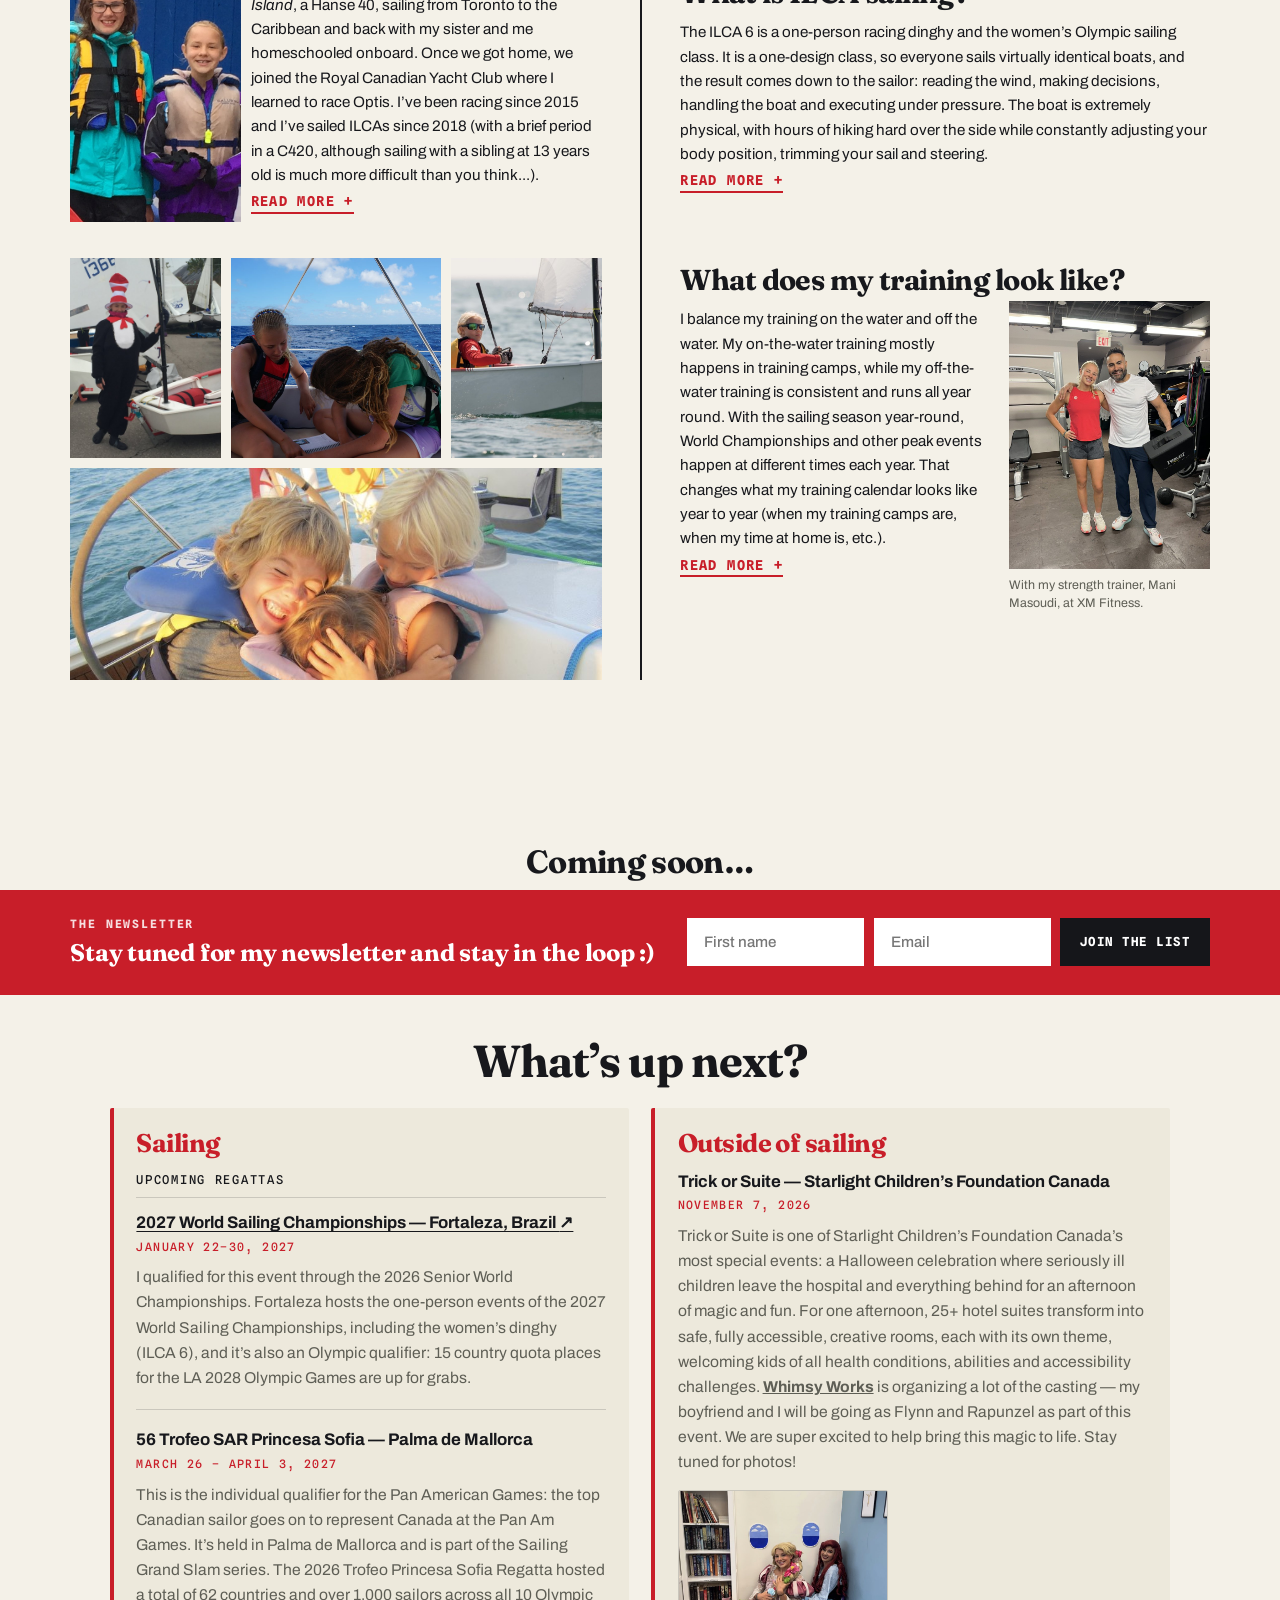
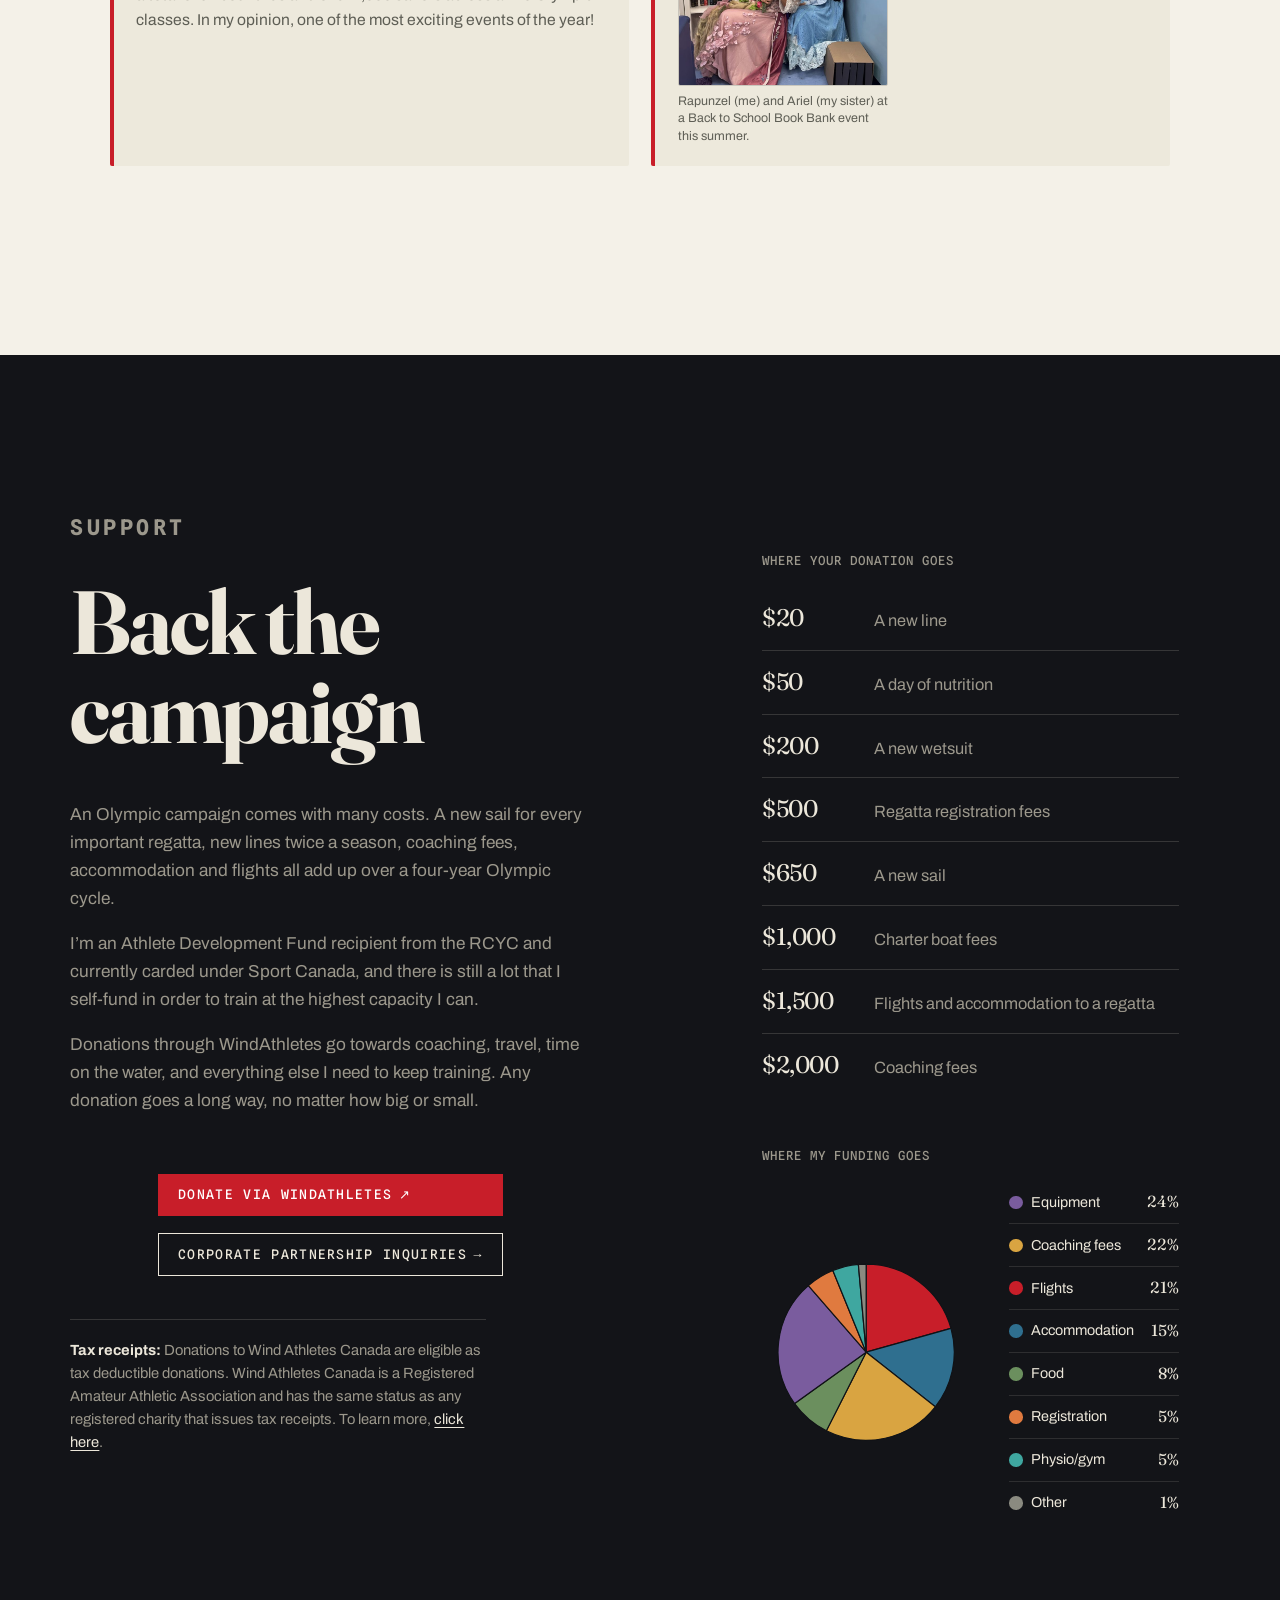
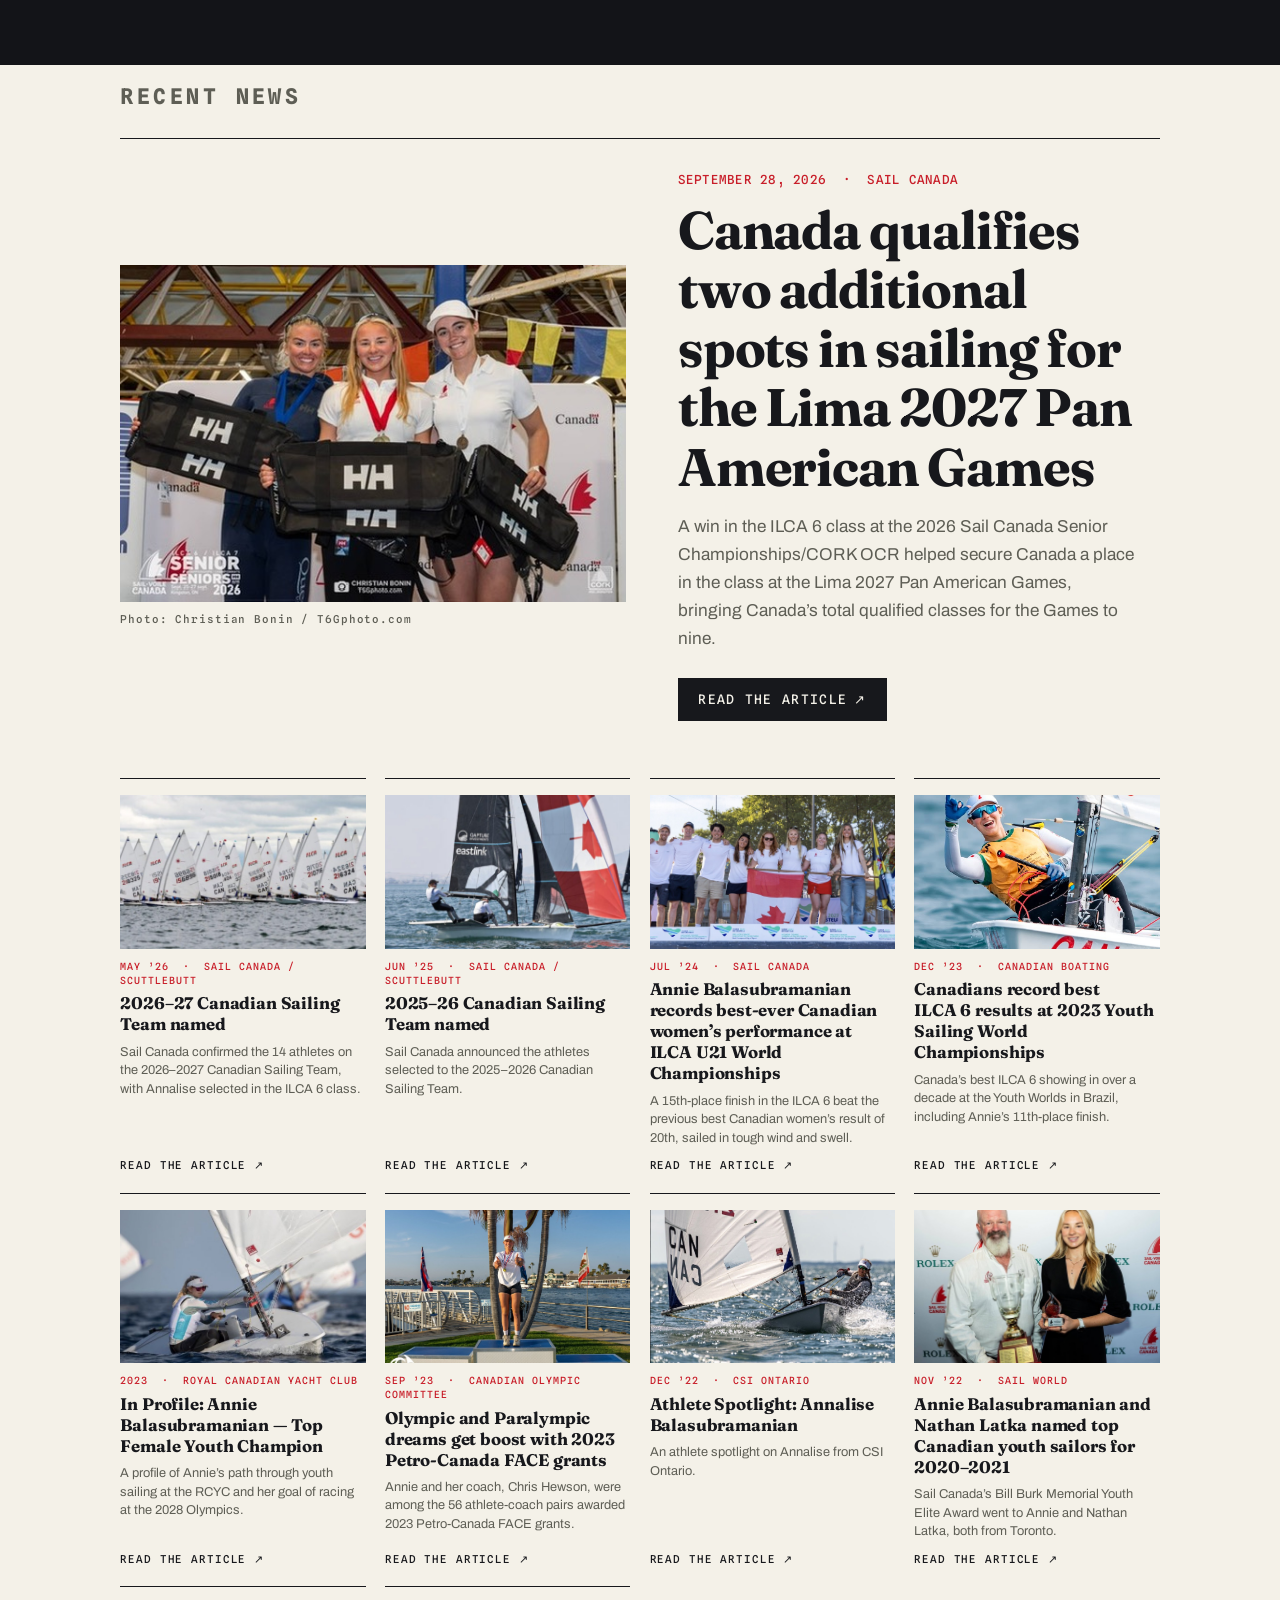
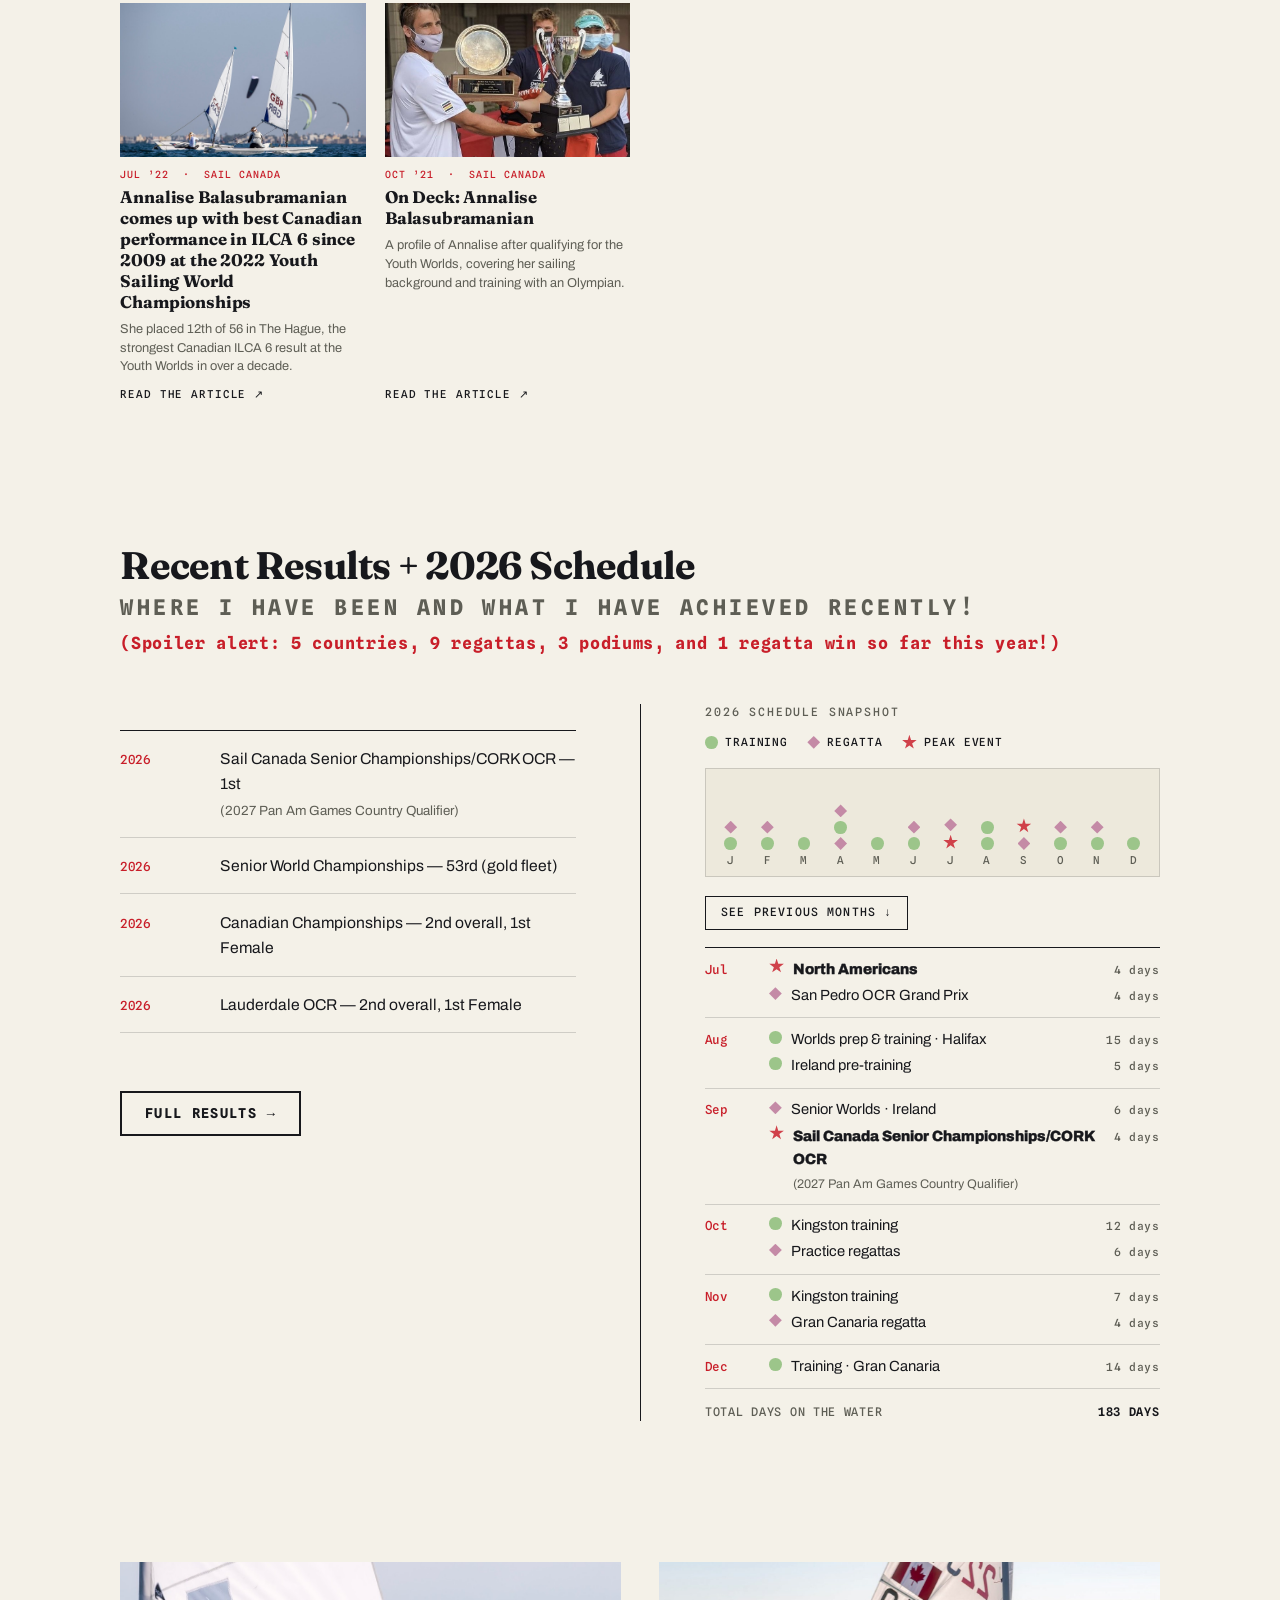
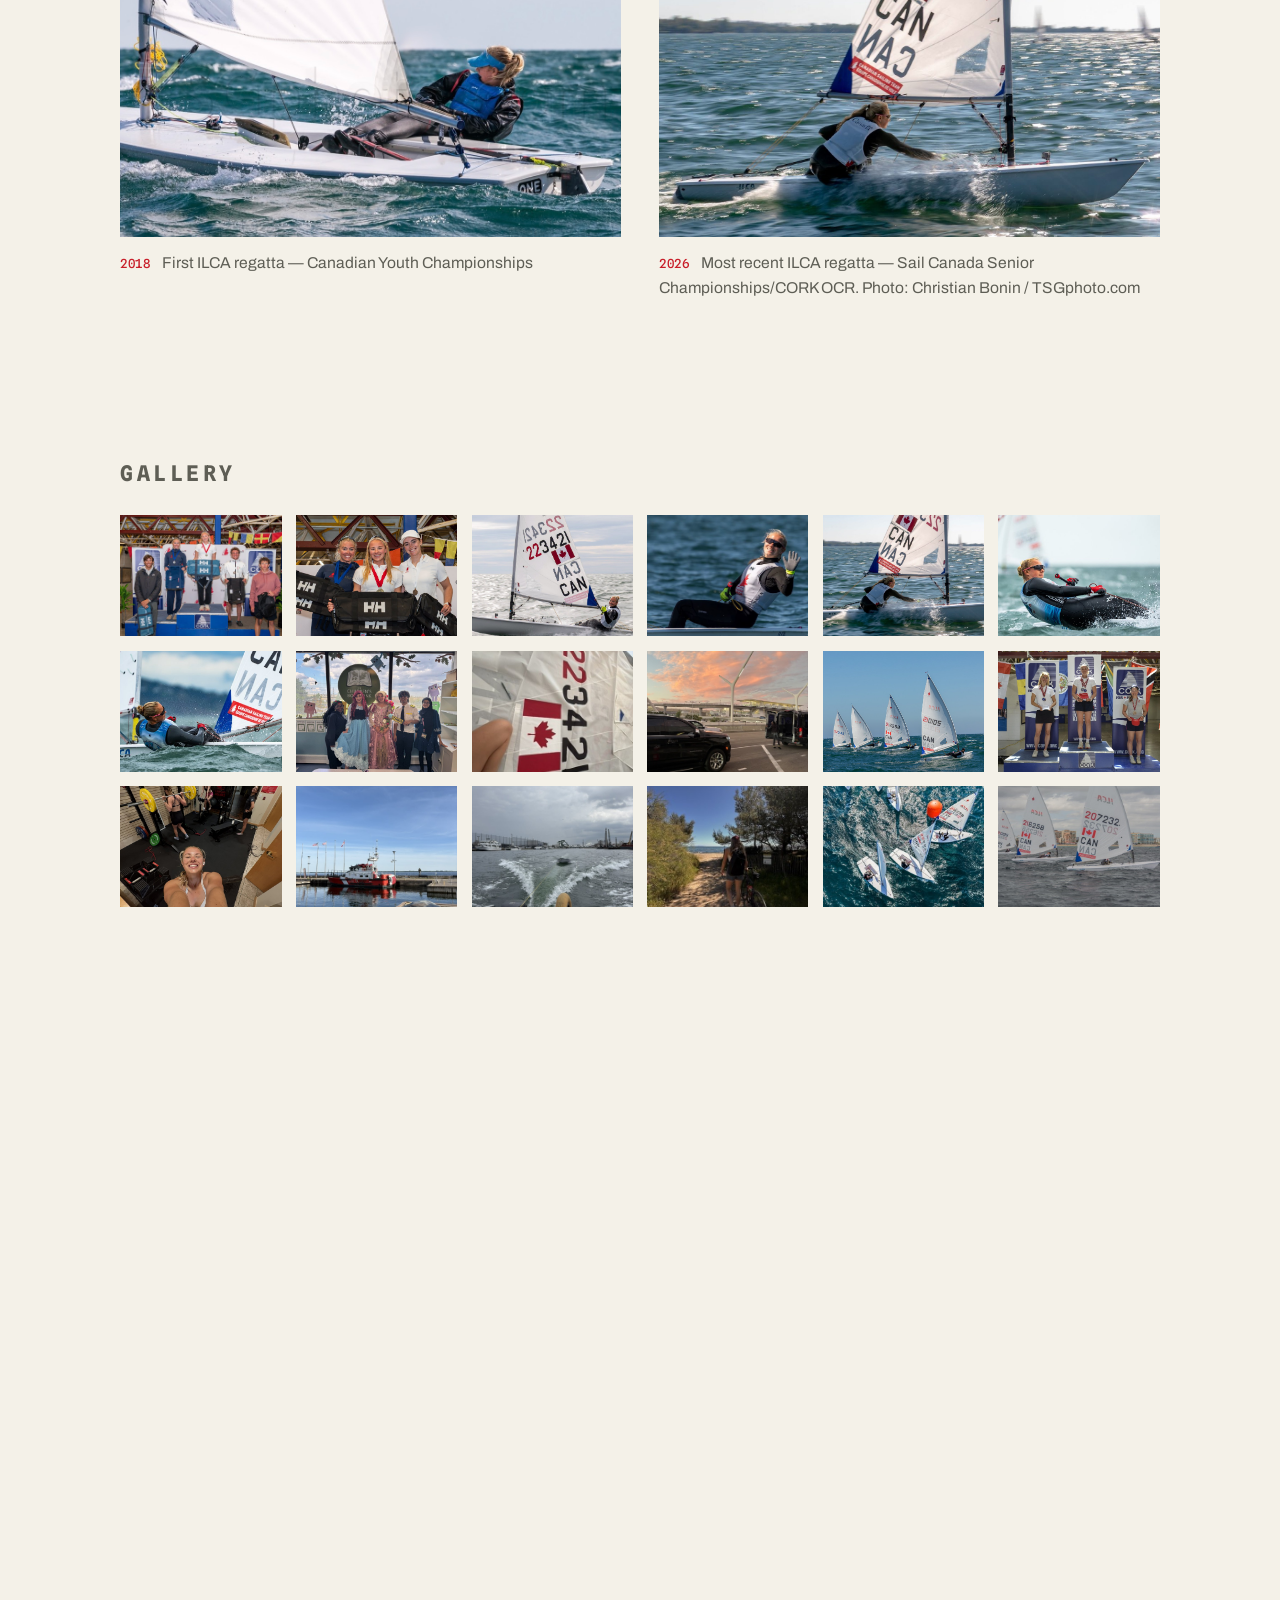
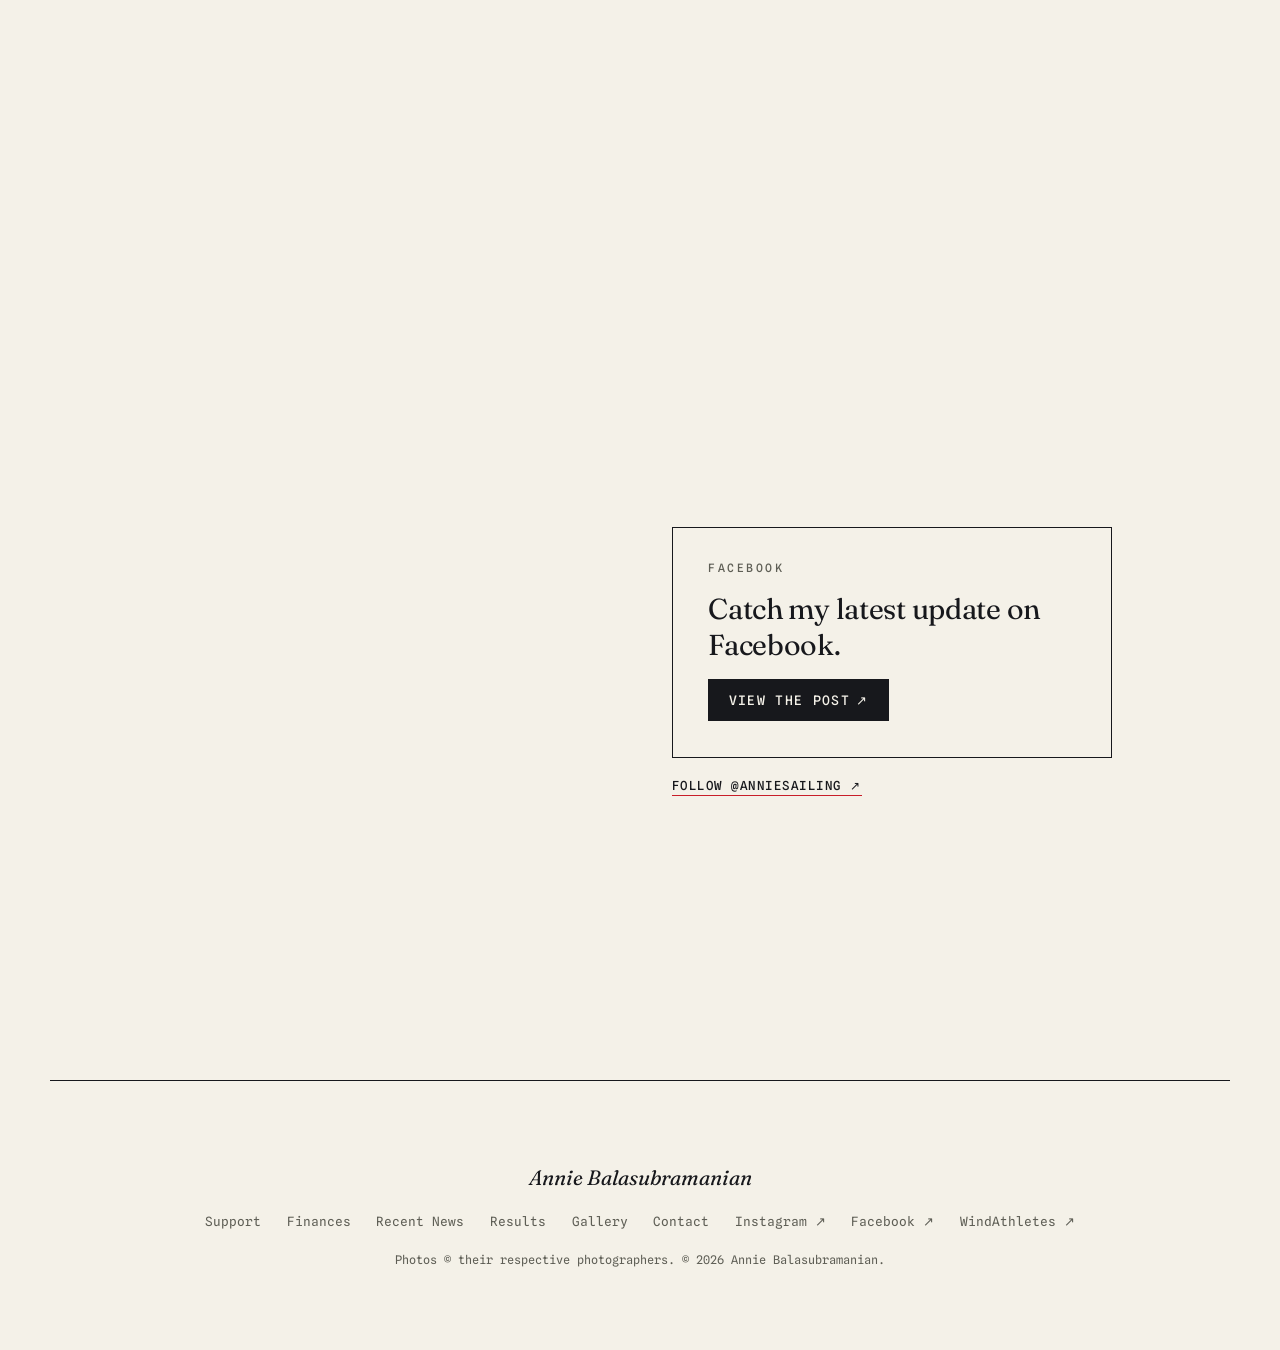
==== commit 81d1718e: "add" ====
--- a/index.html
+++ b/index.html
@@ -102,7 +102,8 @@
       <details class="readmore readmore--about">
         <summary><span class="readmore__open">Read more +</span><span class="readmore__close">Read less &minus;</span></summary>
       <p class="snapshot__bio">I was a member of the Ontario Sailing Team from 2019 to 2023, and I&rsquo;ve been on the Canadian Sailing Team since 2023. Now a full-time athlete on the senior national circuit, I&rsquo;m campaigning for the LA&nbsp;2028 and Brisbane&nbsp;2032 Olympics, and hope to be for younger sailors what the older girls and ladies were for me.</p>
-      <p class="snapshot__bio">Throughout my time as a youth sailor I qualified for three ISAF Youth Worlds - the U19 World Championships which happen every year, where only the top sailor per gender per class and per country qualifies to go. These regattas were a huge stepping stone for me. My first one, in Oman 2021, was the first international regatta I had done in an ILCA&nbsp;6 as COVID had halted all travel. Sailing being an outdoor sport I made the most of it and kept training through the COVID years, even bundled in layers to get on the water as early as late March! That first summer during COVID I dislocated my shoulder one of the first times we were back on the water as a team. This set me back a few months. Rehabbing this injury and lots of hours in the gym kept things under control for a few years. The injury came up again at the 2024 Under&nbsp;21 World Championships, where my shoulder dislocated rounding a top mark. I was able to finish the regatta in 15th, Canada&rsquo;s best result at a U21 World Championship, and I was super proud of that despite the speed bump. Now it feels a little surreal to be out of the youth fleets, but I&rsquo;m excited to hit the senior fleet running at full speed and ready to tackle anything that gets in my way.</p>
+      <p class="snapshot__bio">Throughout my time as a youth sailor I qualified for three ISAF Youth Worlds - the U19 World Championships which happen every year, where only the top sailor per gender per class and per country qualifies to go. These regattas were a huge stepping stone for me. My first one, in Oman 2021, was the first international regatta I had done in an ILCA&nbsp;6 as COVID had halted all travel. Sailing being an outdoor sport I made the most of it and kept training through the COVID years, even bundled in layers to get on the water as early as late March! That first summer during COVID I dislocated my shoulder one of the first times we were back on the water as a team. This set me back a few months. Rehabbing this injury and lots of hours in the gym kept things under control for a few years. The injury came up again at the 2024 Under&nbsp;21 World Championships, where my shoulder dislocated rounding a top mark. I was able to set it back in place and finish that race in 14th. I went on to finish the regatta in 15th, Canada&rsquo;s best result at a U21 World Championship, and I was super proud of that despite the speed bump. Now it feels a little surreal to be out of the youth fleets, but I&rsquo;m excited to hit the senior fleet running at full speed and ready to tackle anything that gets in my way.</p>
+      <p class="snapshot__bio">Representing Canada at my first ISAF Youth Worlds was an unforgettable experience. In 2021 I was 16 years old, had only been sailing the ILCA for two years, and didn&rsquo;t have a clear idea of where this sport could take me. Having Canada on the back of all my t-shirts and holding the flag through the opening ceremony was something 15-year-old Annie never thought was attainable. Since then, I&rsquo;ve spent four years on the Canadian national team, been to multiple world championships, finished top 10 at a Youth Worlds, and now raced in the gold fleet at my first Senior World Championships, none of which she ever would have imagined. I was pretty sure I preferred gymnastics and dance back then, but somehow I ended up here. I love it so much, and I wouldn&rsquo;t trade it for anything. I&rsquo;m so fortunate and grateful to have the support behind me to give everything I have to this sport and push to qualify for the Olympics.</p>
       <figure class="about__whimsy"><img src="assets/img/whimsy-works.jpg" alt="Princess story time with Whimsy Works: costumed characters reading a storybook to children on the grass." loading="lazy"></figure>
       <p class="snapshot__bio">While I&rsquo;m not training or in my boat, I love to give back to the community through my sister&rsquo;s not-for-profit organization, <a href="https://whimsyworks.ca/" target="_blank" rel="noopener"><strong>Whimsy Works</strong></a>.</p>
       <p class="snapshot__bio">Most of my volunteering with <a href="https://whimsyworks.ca/" target="_blank" rel="noopener"><strong>Whimsy Works</strong></a> has been at book banks and other fundraising events. At the book bank, I&rsquo;ve dressed up as Anna alongside my sister as Elsa, and as Rapunzel for book readings and themed events! I&rsquo;ve also had so much fun being Rapunzel (my favourite princess to be!!) at a Canada Day childhood cancer fundraiser with Donate4Kids. Another memorable event was when I went as Wonder Woman at <a href="https://www.treataccessibly.com/" target="_blank" rel="noopener">Treat Accessibility</a> - a community organization that makes Halloween accessible to every child. Putting a smile on these kids&rsquo; faces is more of a reward than standing on a podium!</p>
@@ -316,11 +317,25 @@
       <p class="ncard__text">A 15th-place finish in the ILCA&nbsp;6 beat the previous best Canadian women&rsquo;s result of 20th, sailed in tough wind and swell.</p>
       <span class="ncard__more">Read the article <span aria-hidden="true">&#8599;</span></span>
     </a>
+    <a class="ncard reveal" href="https://canadianboating.ca/news/canadians-record-best-ilca-6-results-at-2023-youth-sailing-world-championships/" target="_blank" rel="noopener">
+      <img src="assets/img/youth-worlds-2023.jpg" alt="Annie racing at the 2023 Youth Sailing World Championships in Brazil." loading="lazy">
+      <p class="ncard__meta">Dec &rsquo;23 &nbsp;&middot;&nbsp; Canadian Boating</p>
+      <h3 class="ncard__title">Canadians record best ILCA&nbsp;6 results at 2023 Youth Sailing World Championships</h3>
+      <p class="ncard__text">Canada&rsquo;s best ILCA&nbsp;6 showing in over a decade at the Youth Worlds in Brazil, including Annie&rsquo;s 11th-place finish.</p>
+      <span class="ncard__more">Read the article <span aria-hidden="true">&#8599;</span></span>
+    </a>
     <a class="ncard reveal" href="https://sites.google.com/view/rcyc-making-waves/home#h.e4l0jxggjhkm" target="_blank" rel="noopener">
       <img src="assets/img/rcyc-profile.jpg" alt="Annie racing her ILCA 6 upwind in a fleet." loading="lazy">
       <p class="ncard__meta">2023 &nbsp;&middot;&nbsp; Royal Canadian Yacht Club</p>
       <h3 class="ncard__title">In Profile: Annie Balasubramanian &mdash; Top Female Youth Champion</h3>
       <p class="ncard__text">A profile of Annie&rsquo;s path through youth sailing at the RCYC and her goal of racing at the 2028 Olympics.</p>
+      <span class="ncard__more">Read the article <span aria-hidden="true">&#8599;</span></span>
+    </a>
+    <a class="ncard reveal" href="https://olympic.ca/2023/09/15/olympic-and-paralympic-dreams-get-boost-with-2023-petro-canada-face-grants/" target="_blank" rel="noopener">
+      <img src="assets/img/north-americans-2023.jpg" alt="Annie racing her ILCA 6 at the 2023 ILCA North American Championship." loading="lazy">
+      <p class="ncard__meta">Sep &rsquo;23 &nbsp;&middot;&nbsp; Canadian Olympic Committee</p>
+      <h3 class="ncard__title">Olympic and Paralympic dreams get boost with 2023 Petro-Canada FACE grants</h3>
+      <p class="ncard__text">Annie and her coach, Chris Hewson, were among the 56 athlete-coach pairs awarded 2023 Petro-Canada FACE grants.</p>
       <span class="ncard__more">Read the article <span aria-hidden="true">&#8599;</span></span>
     </a>
     <a class="ncard reveal" href="https://csiontario.ca/athletes_spotlight/annalise-balasubramanian/" target="_blank" rel="noopener">
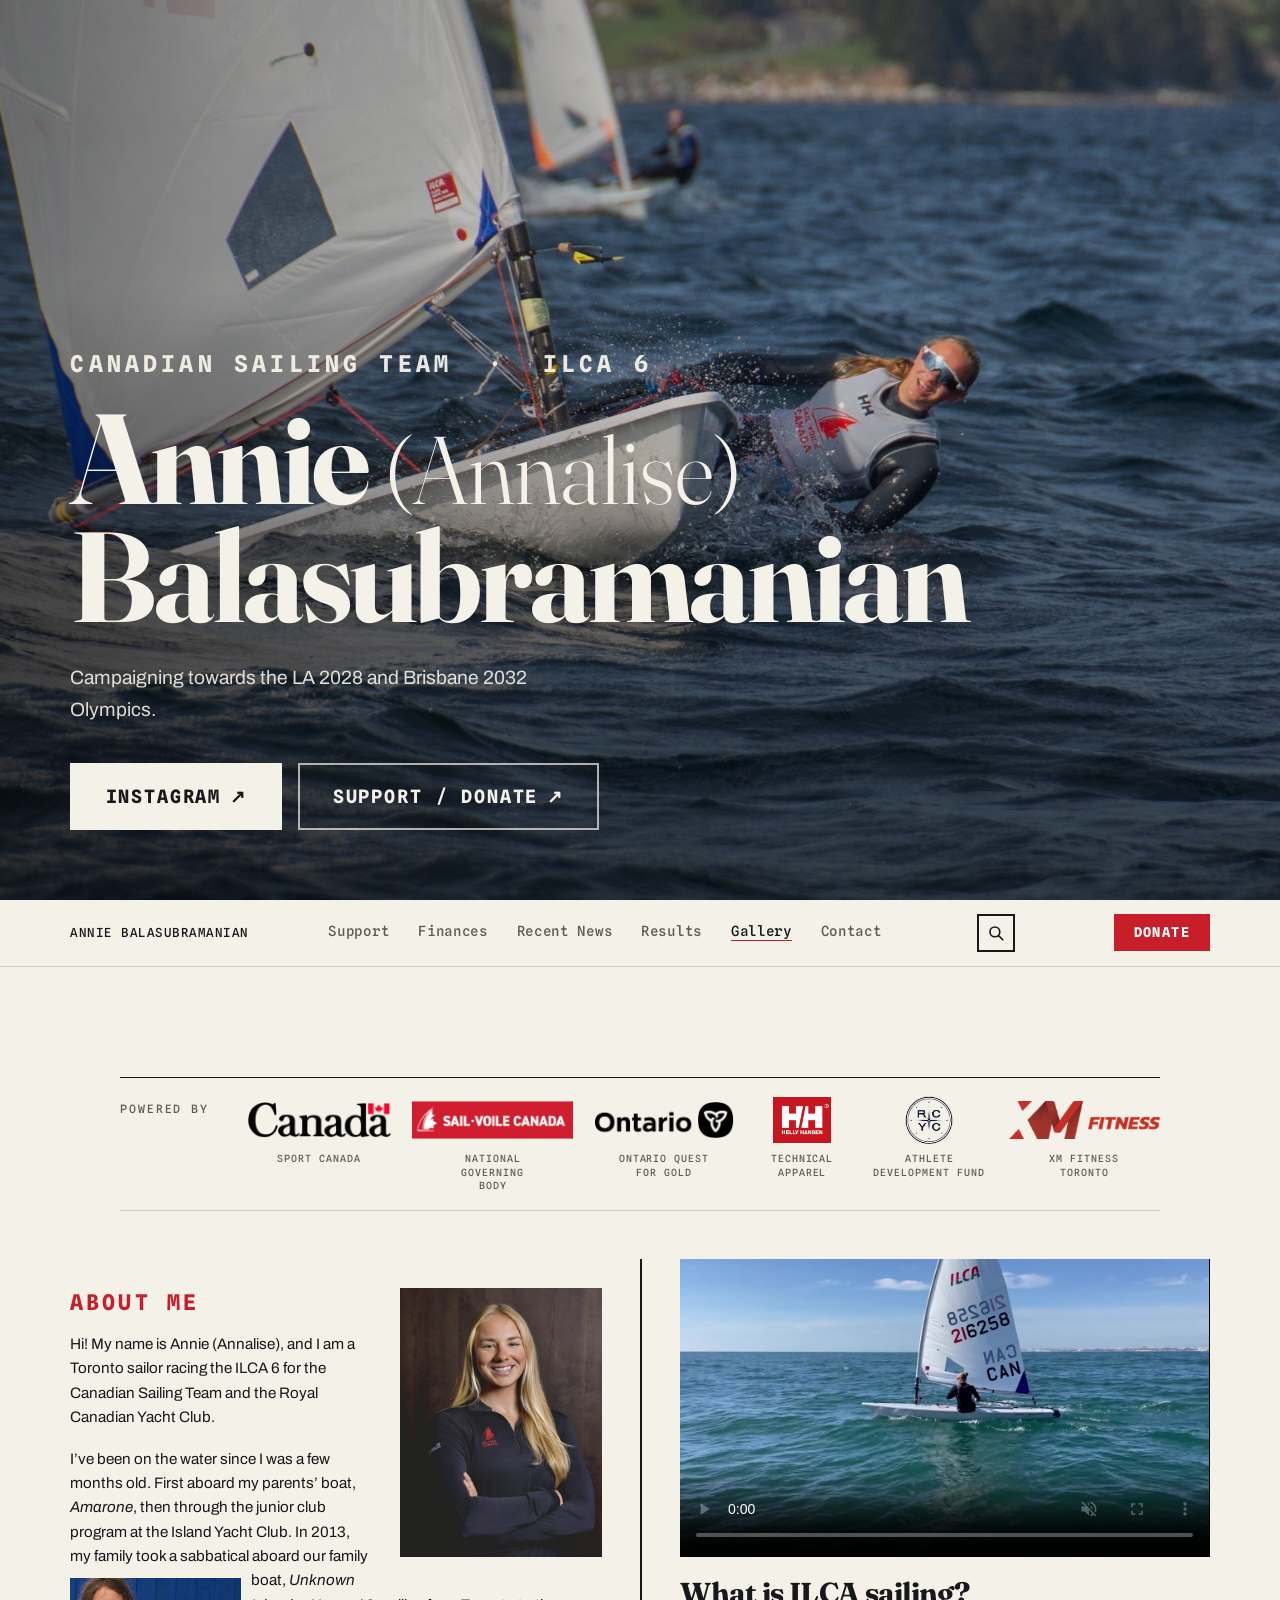
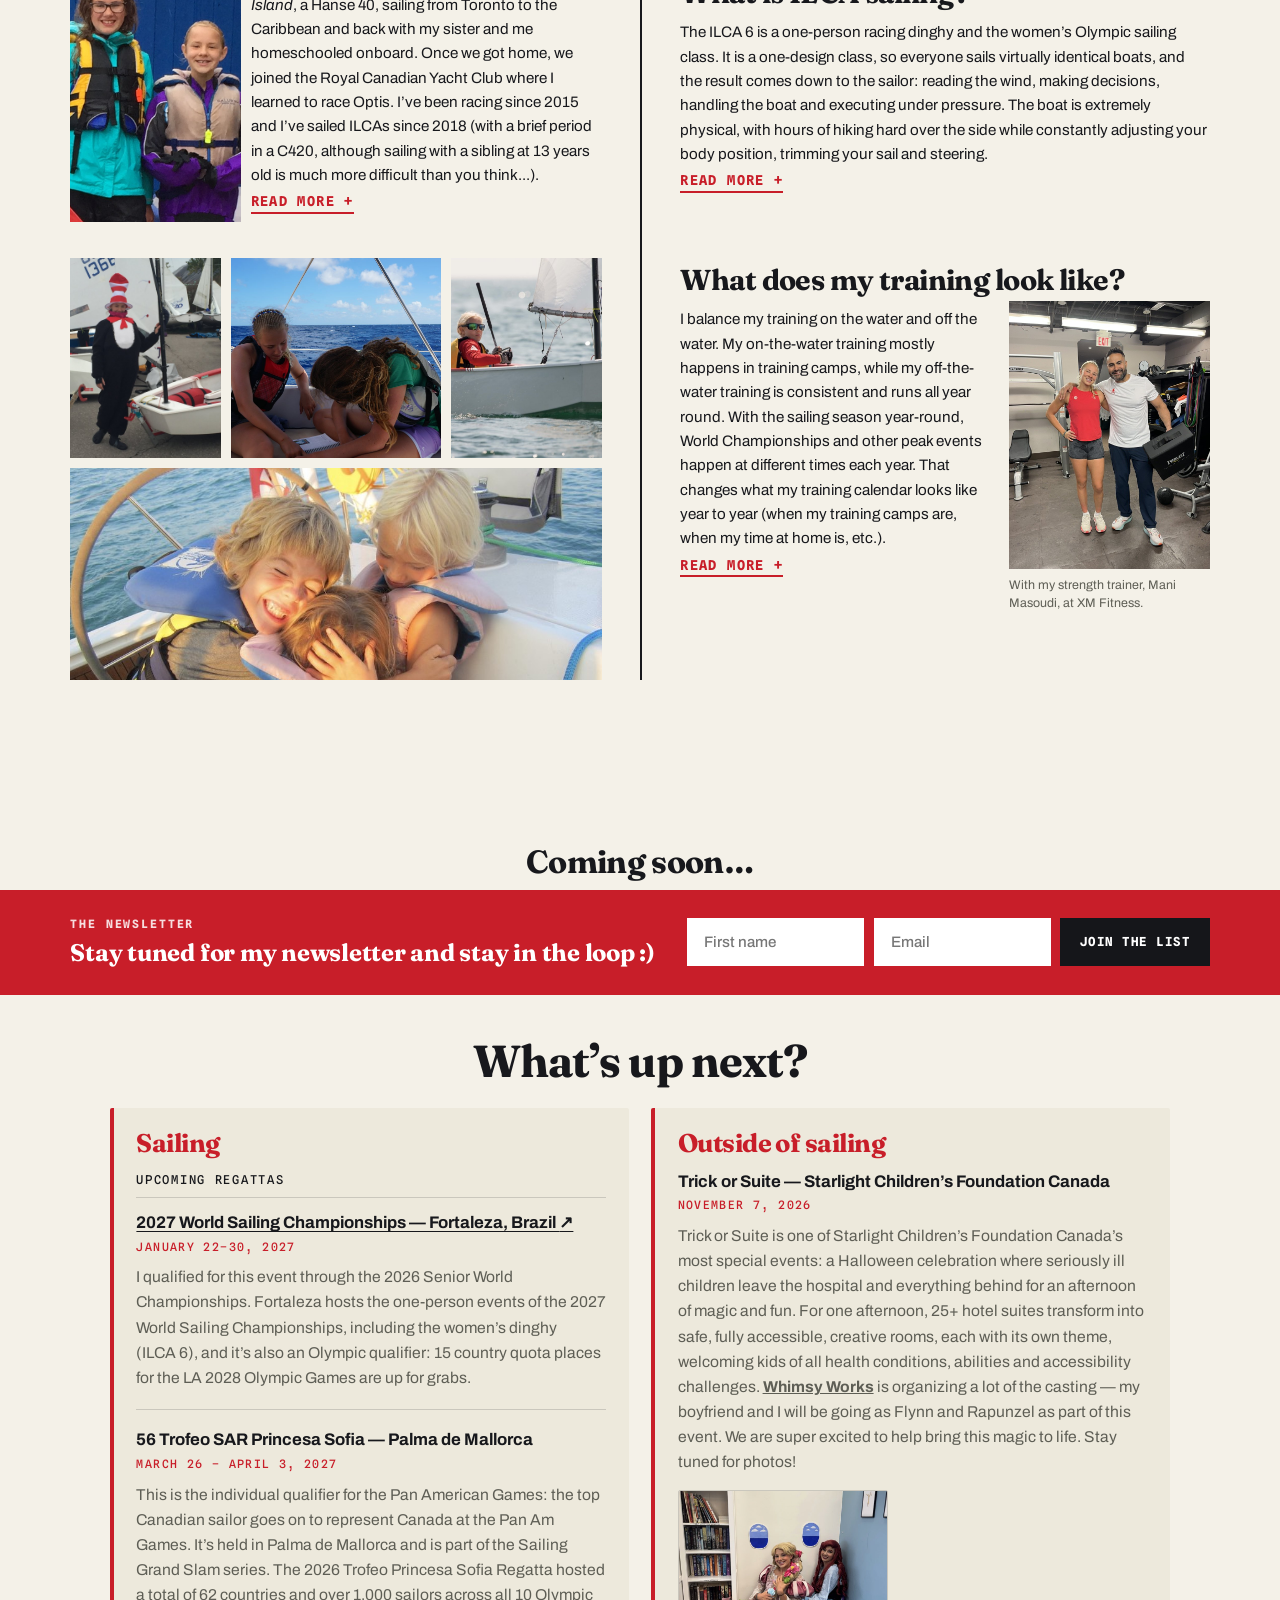
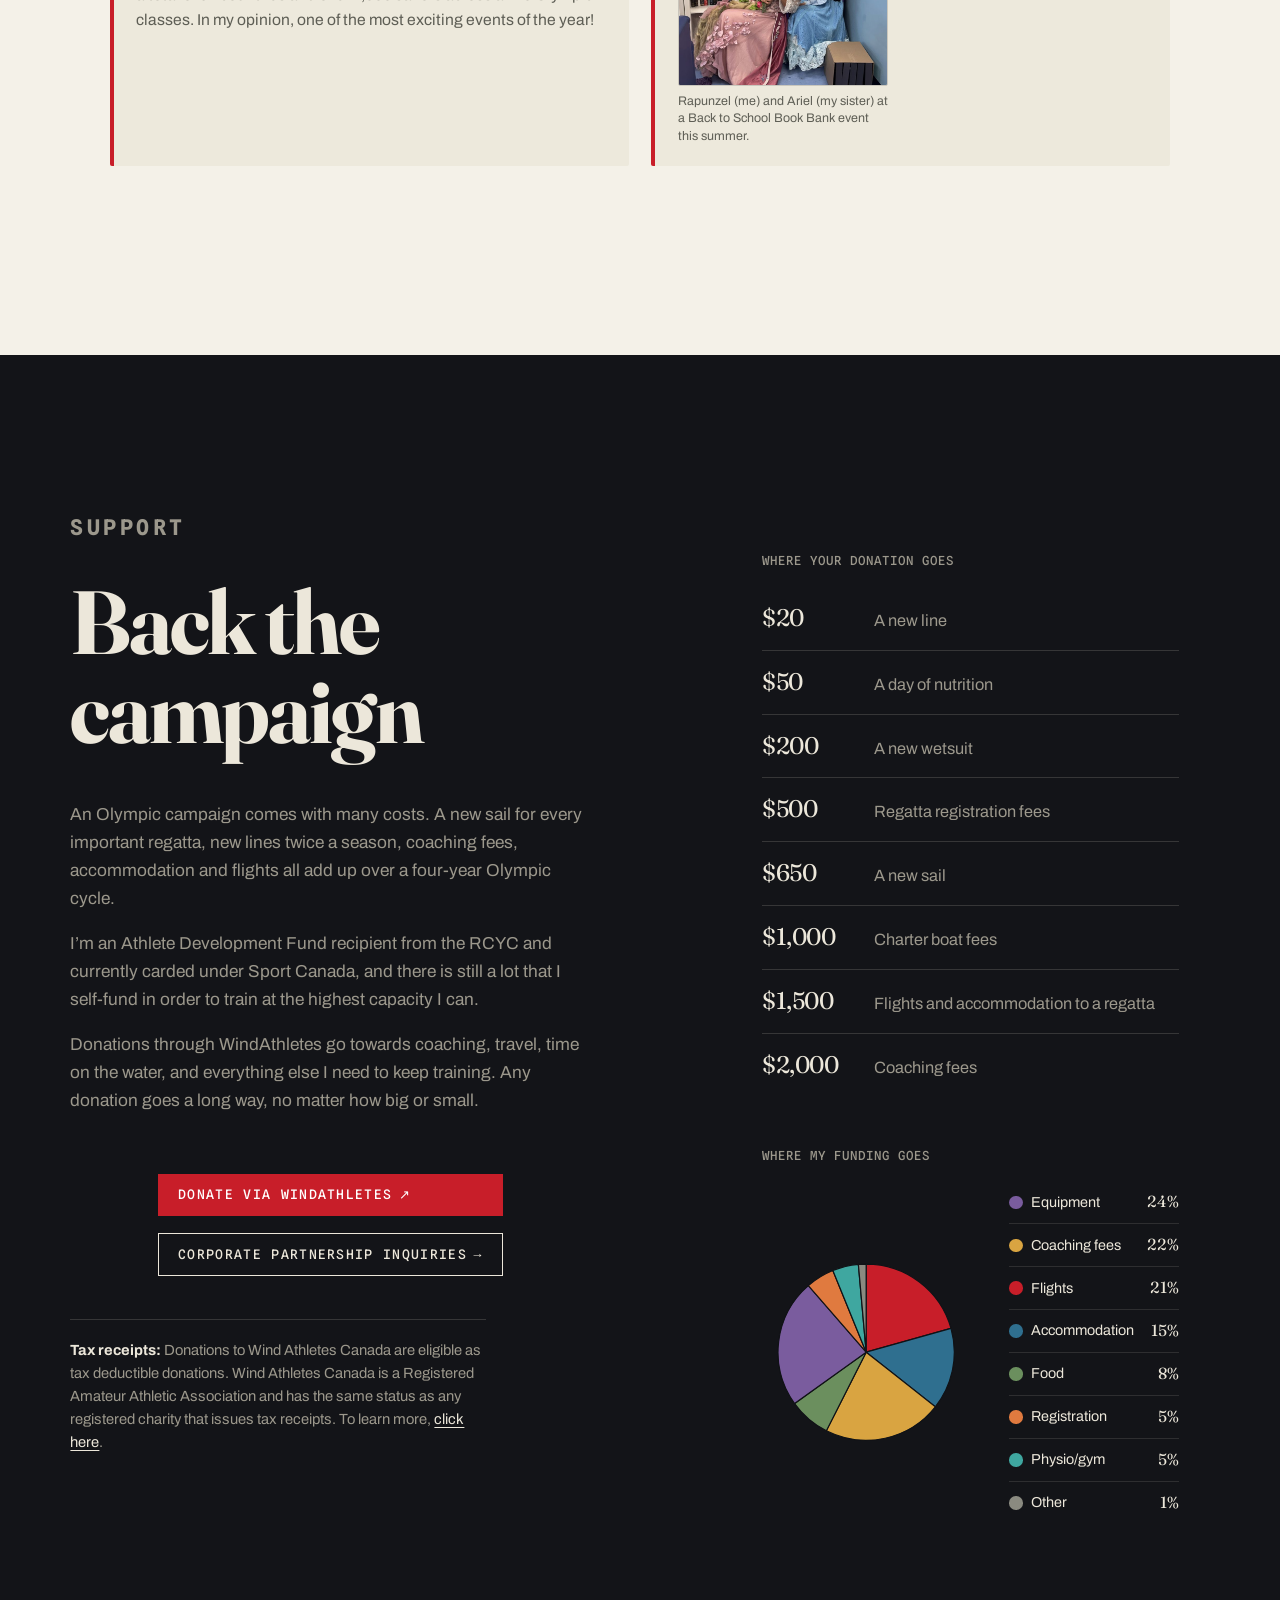
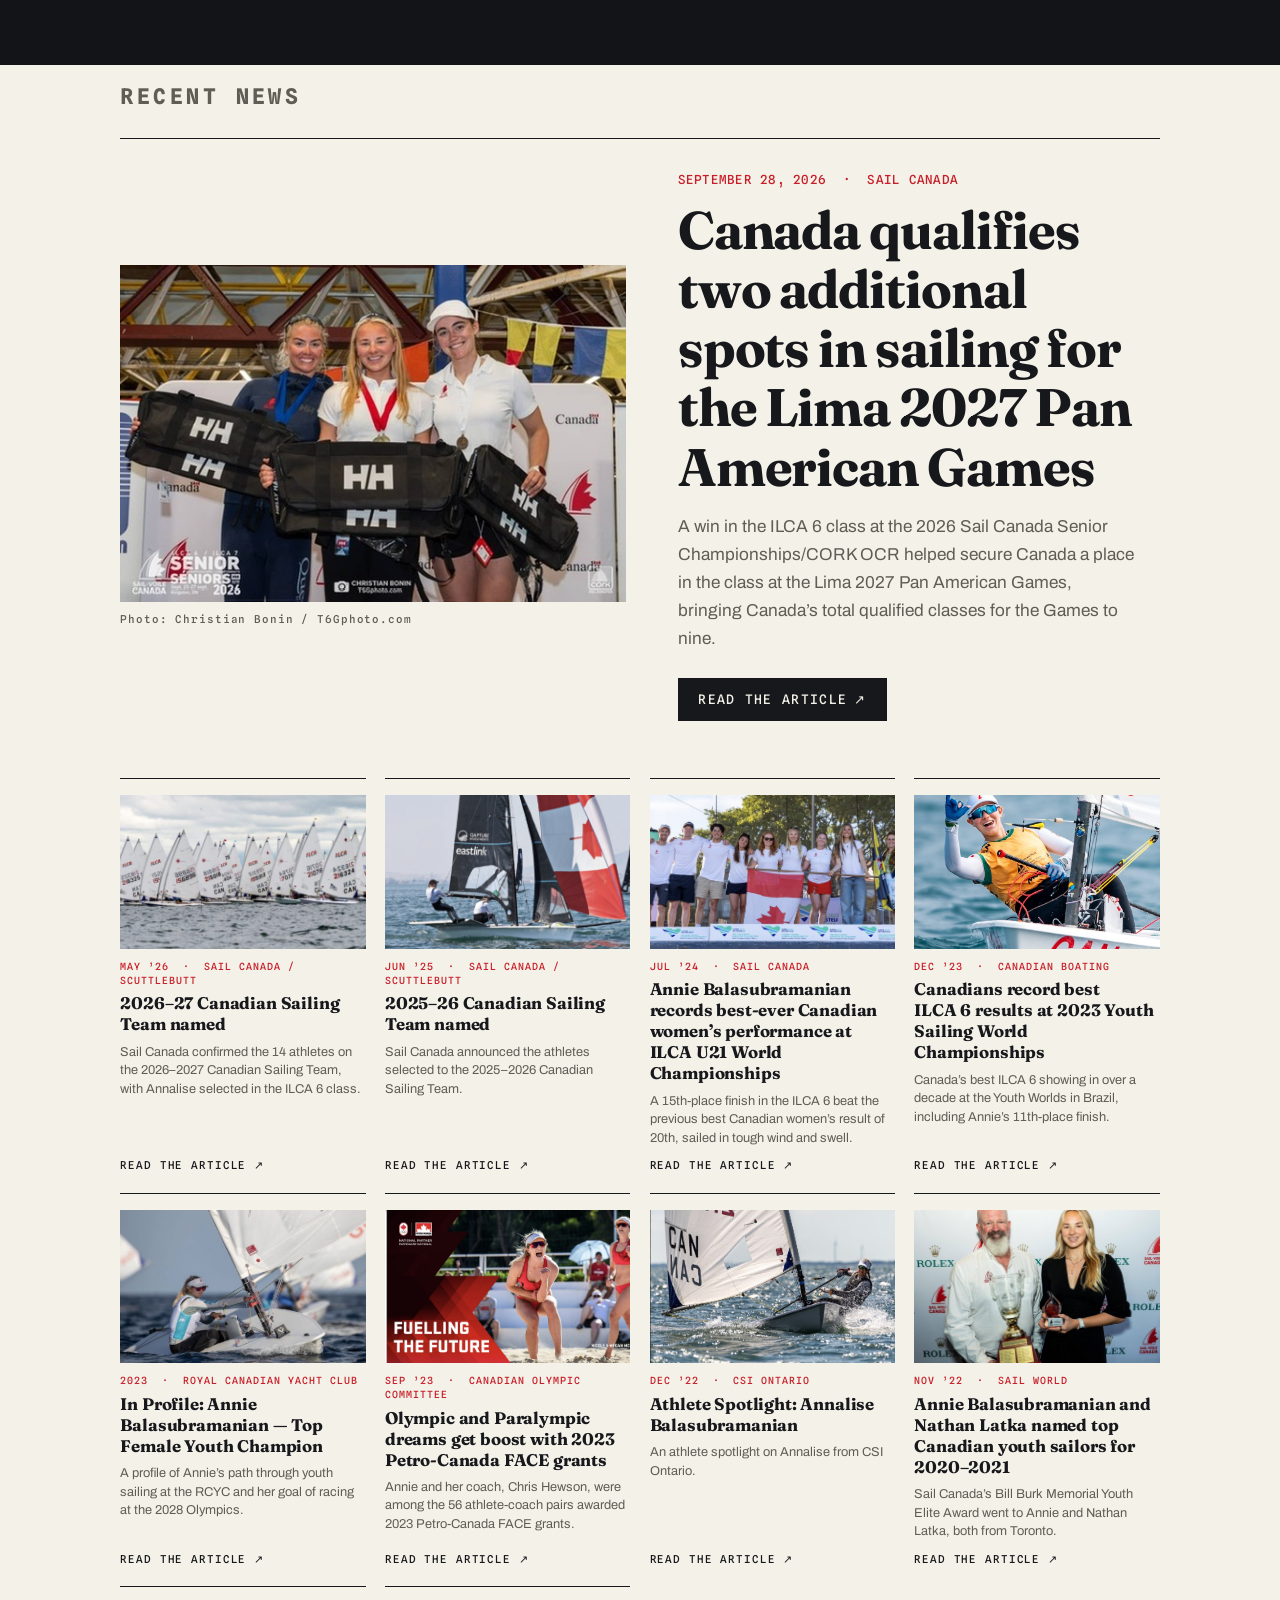
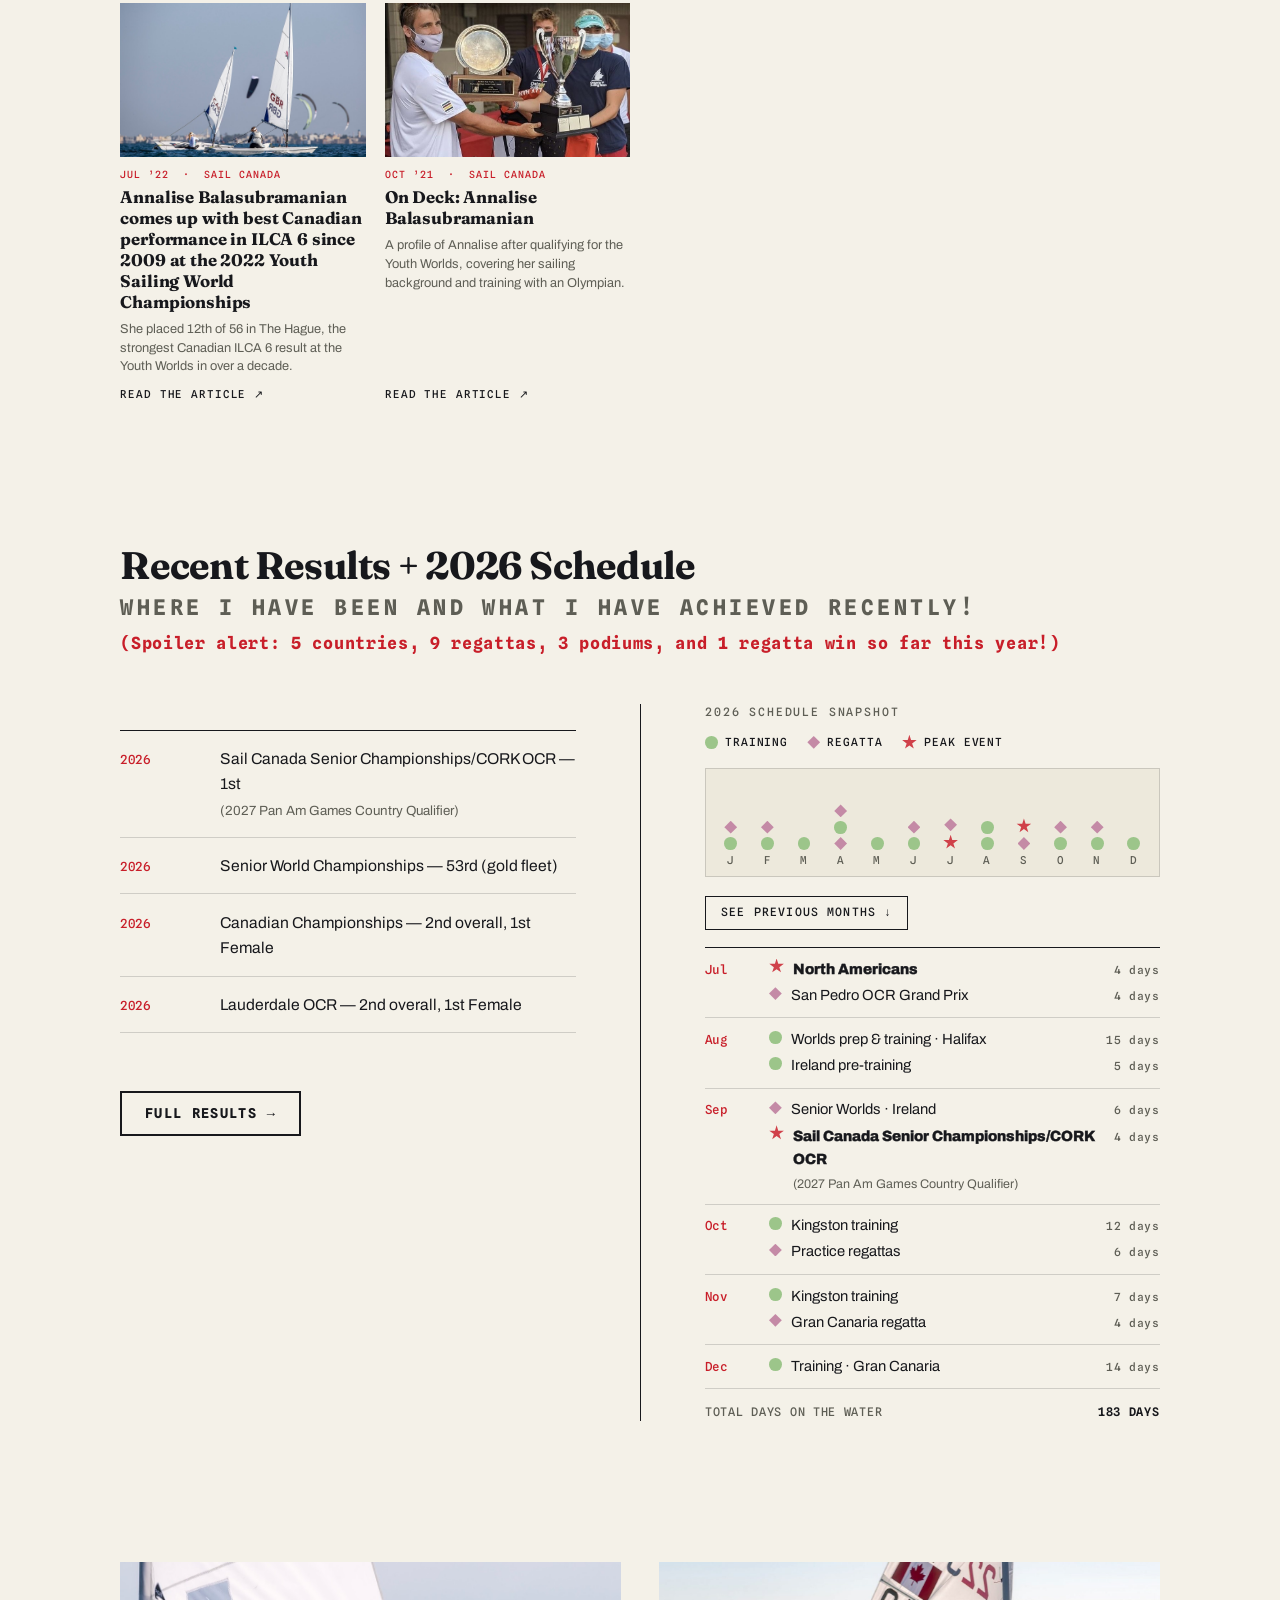
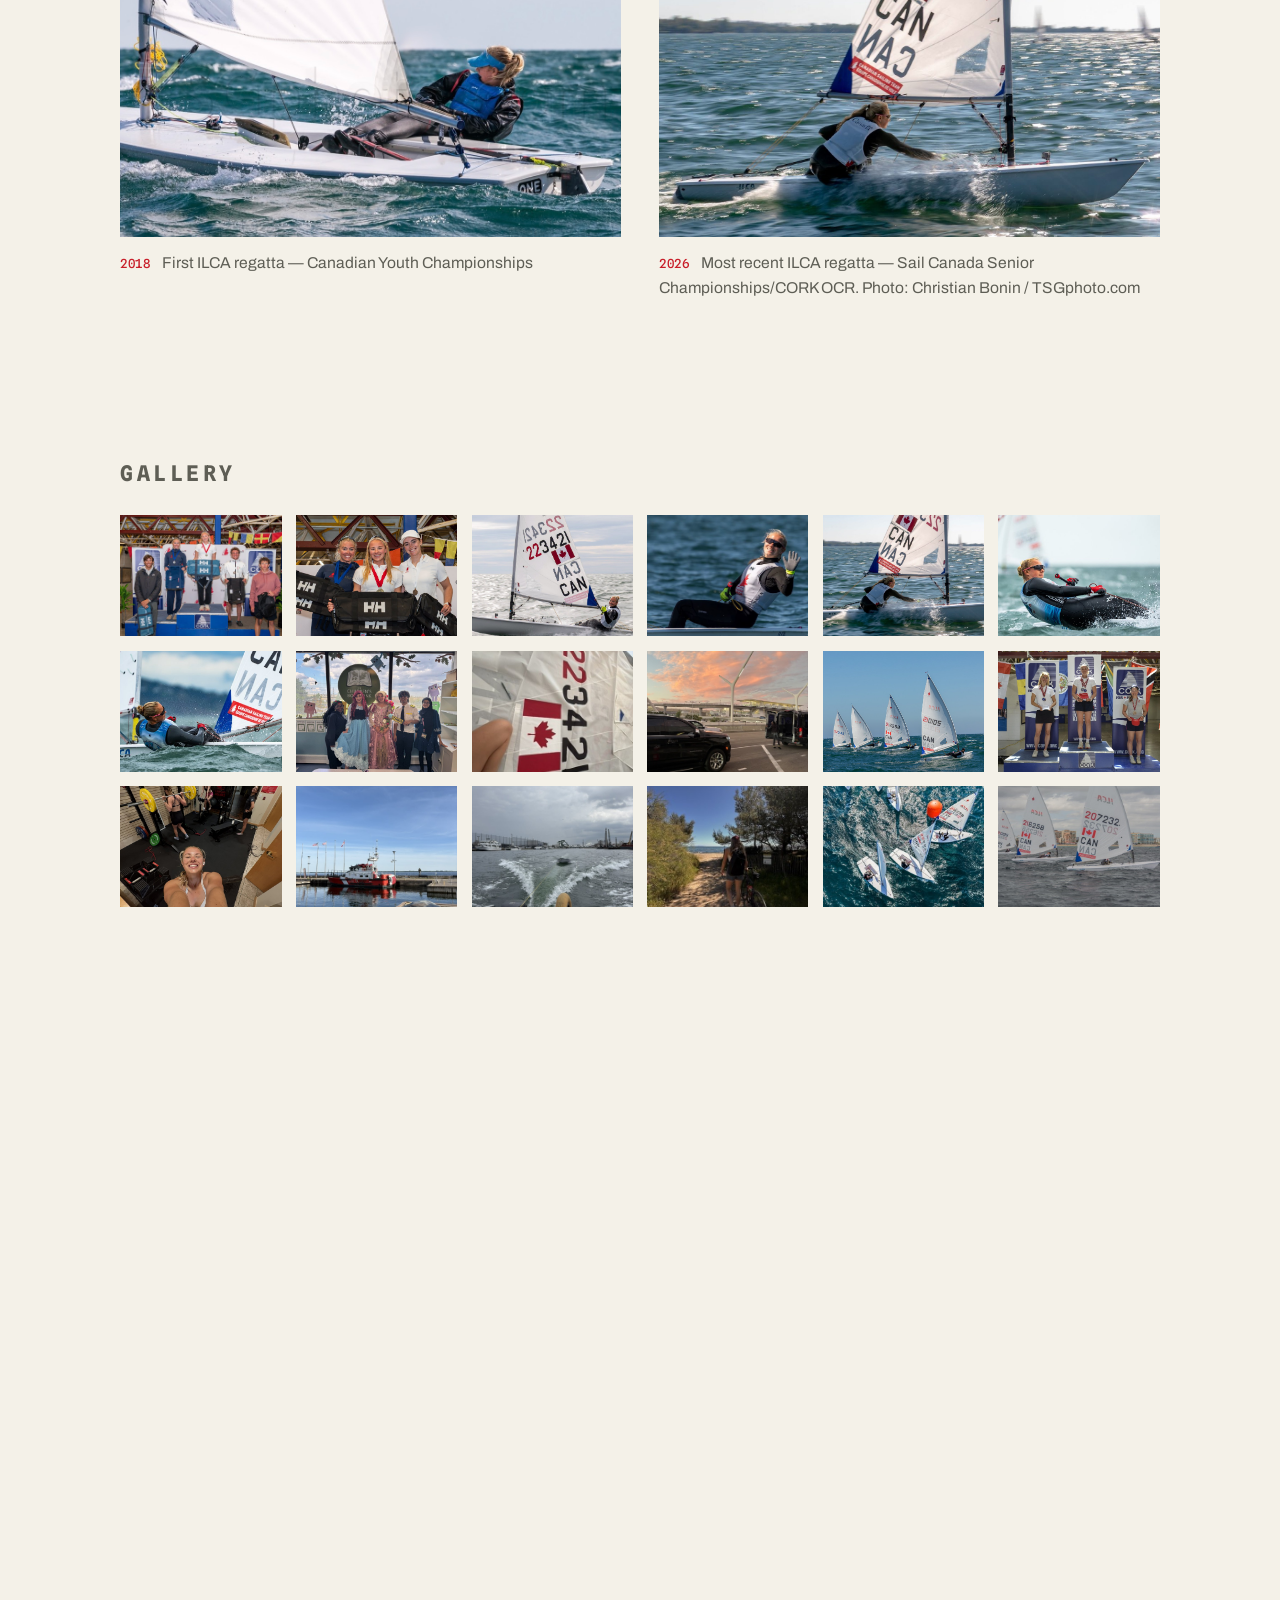
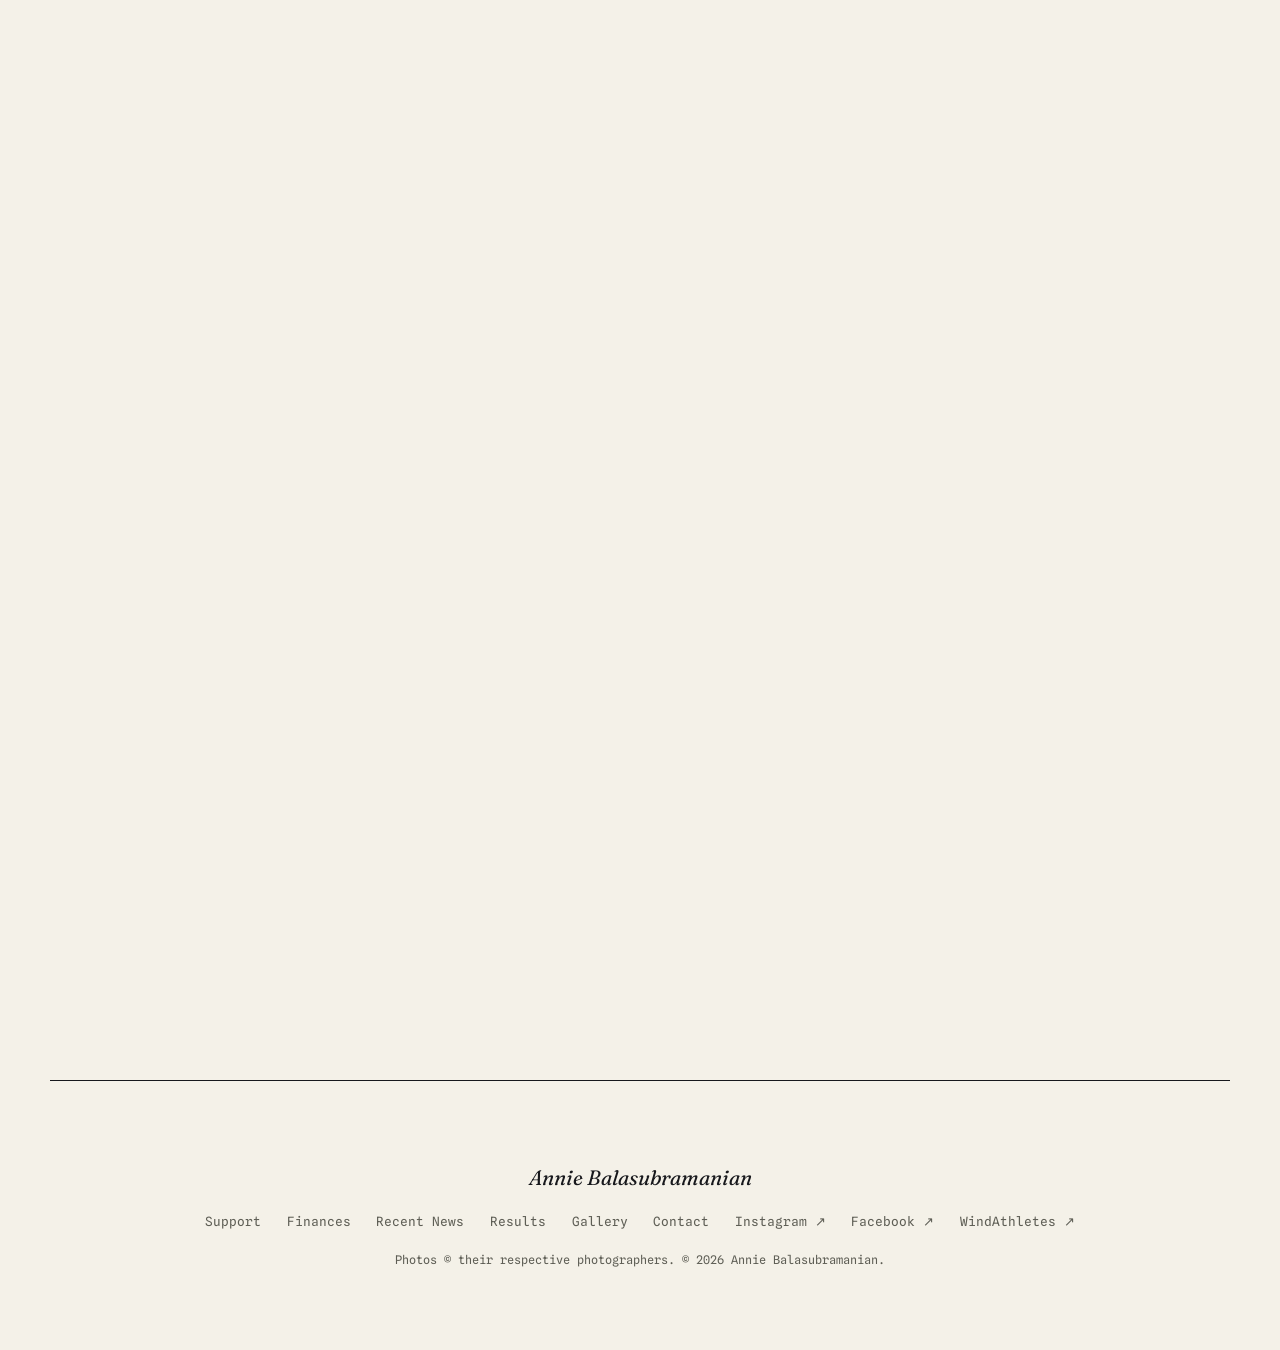
==== commit b2d6dd11: "l" ====
--- a/index.html
+++ b/index.html
@@ -332,7 +332,7 @@
       <span class="ncard__more">Read the article <span aria-hidden="true">&#8599;</span></span>
     </a>
     <a class="ncard reveal" href="https://olympic.ca/2023/09/15/olympic-and-paralympic-dreams-get-boost-with-2023-petro-canada-face-grants/" target="_blank" rel="noopener">
-      <img src="assets/img/north-americans-2023.jpg" alt="Annie racing her ILCA 6 at the 2023 ILCA North American Championship." loading="lazy">
+      <img src="assets/img/news-face-grants-2023.jpg" alt="Petro-Canada &lsquo;Fuelling the Future&rsquo; graphic from the Canadian Olympic Committee, featuring beach volleyball athletes Nicole and Megan McNamara." style="object-position:left center" loading="lazy">
       <p class="ncard__meta">Sep &rsquo;23 &nbsp;&middot;&nbsp; Canadian Olympic Committee</p>
       <h3 class="ncard__title">Olympic and Paralympic dreams get boost with 2023 Petro-Canada FACE grants</h3>
       <p class="ncard__text">Annie and her coach, Chris Hewson, were among the 56 athlete-coach pairs awarded 2023 Petro-Canada FACE grants.</p>
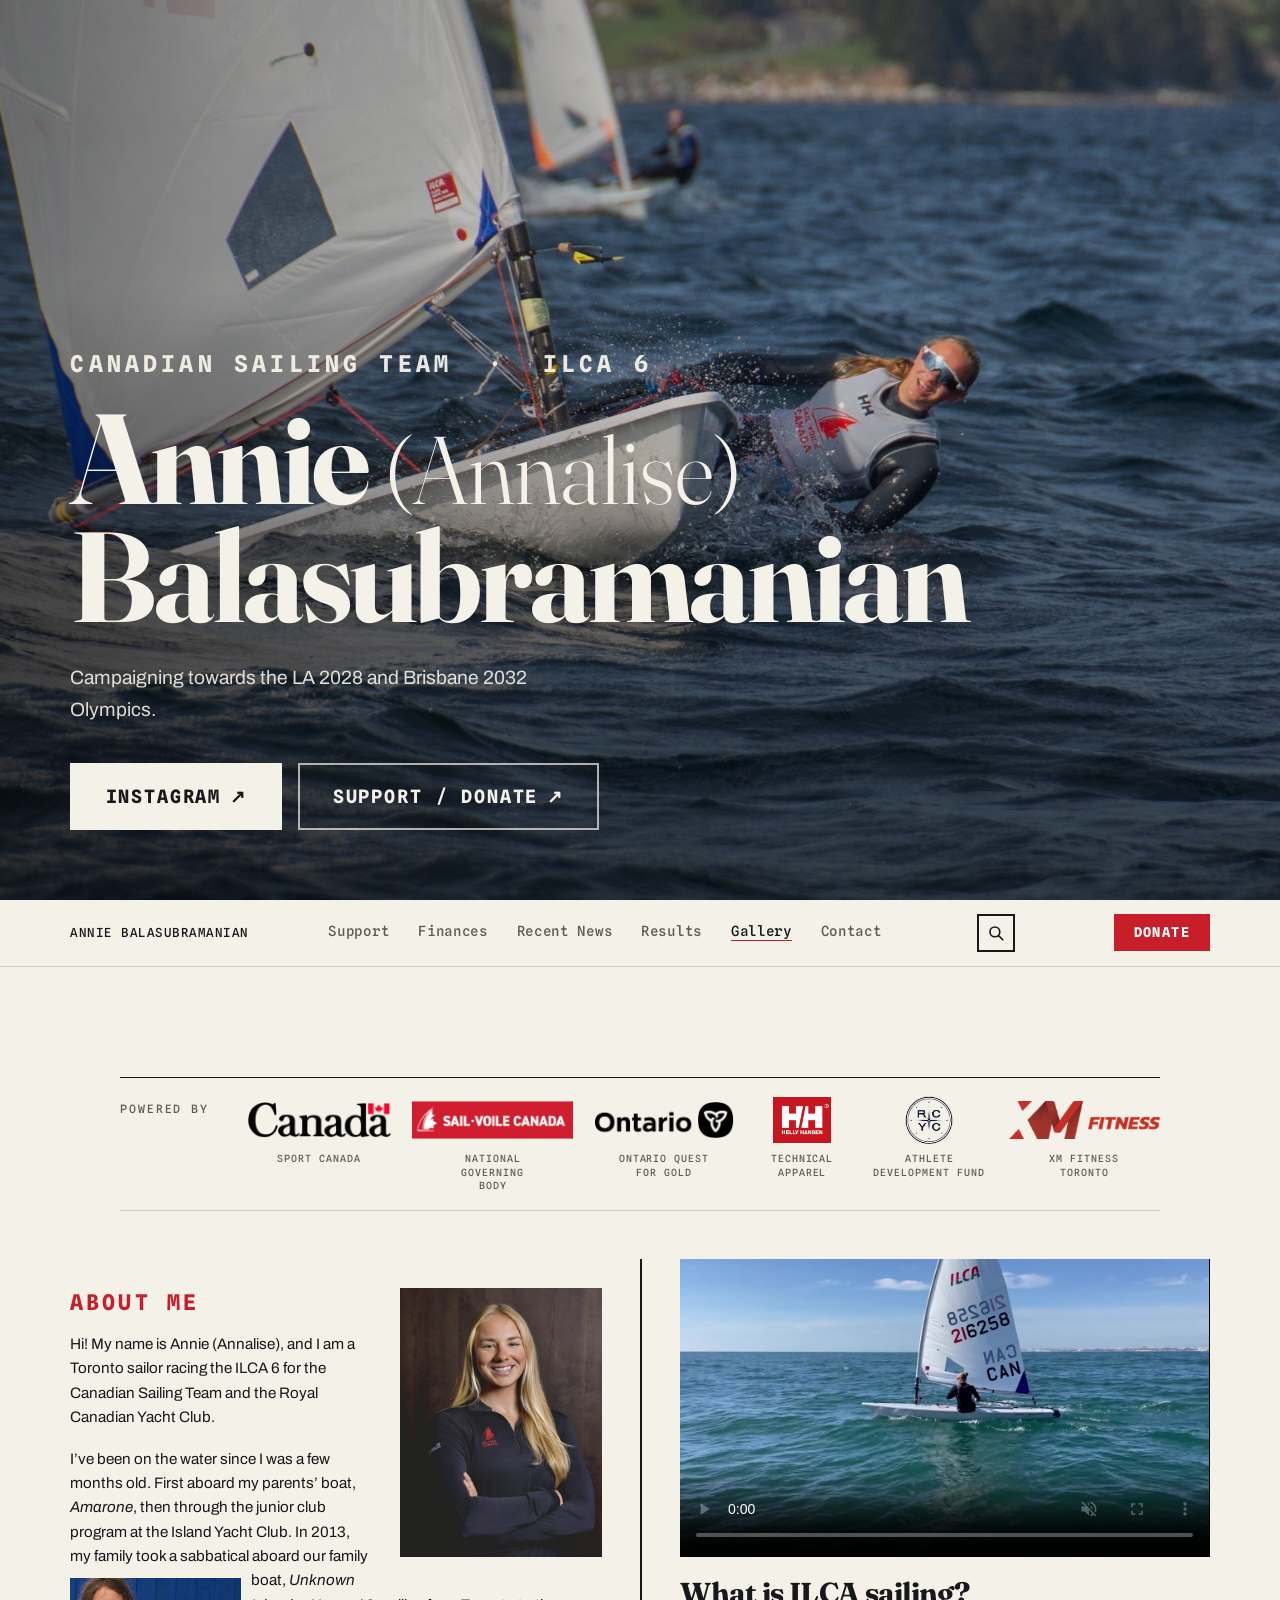
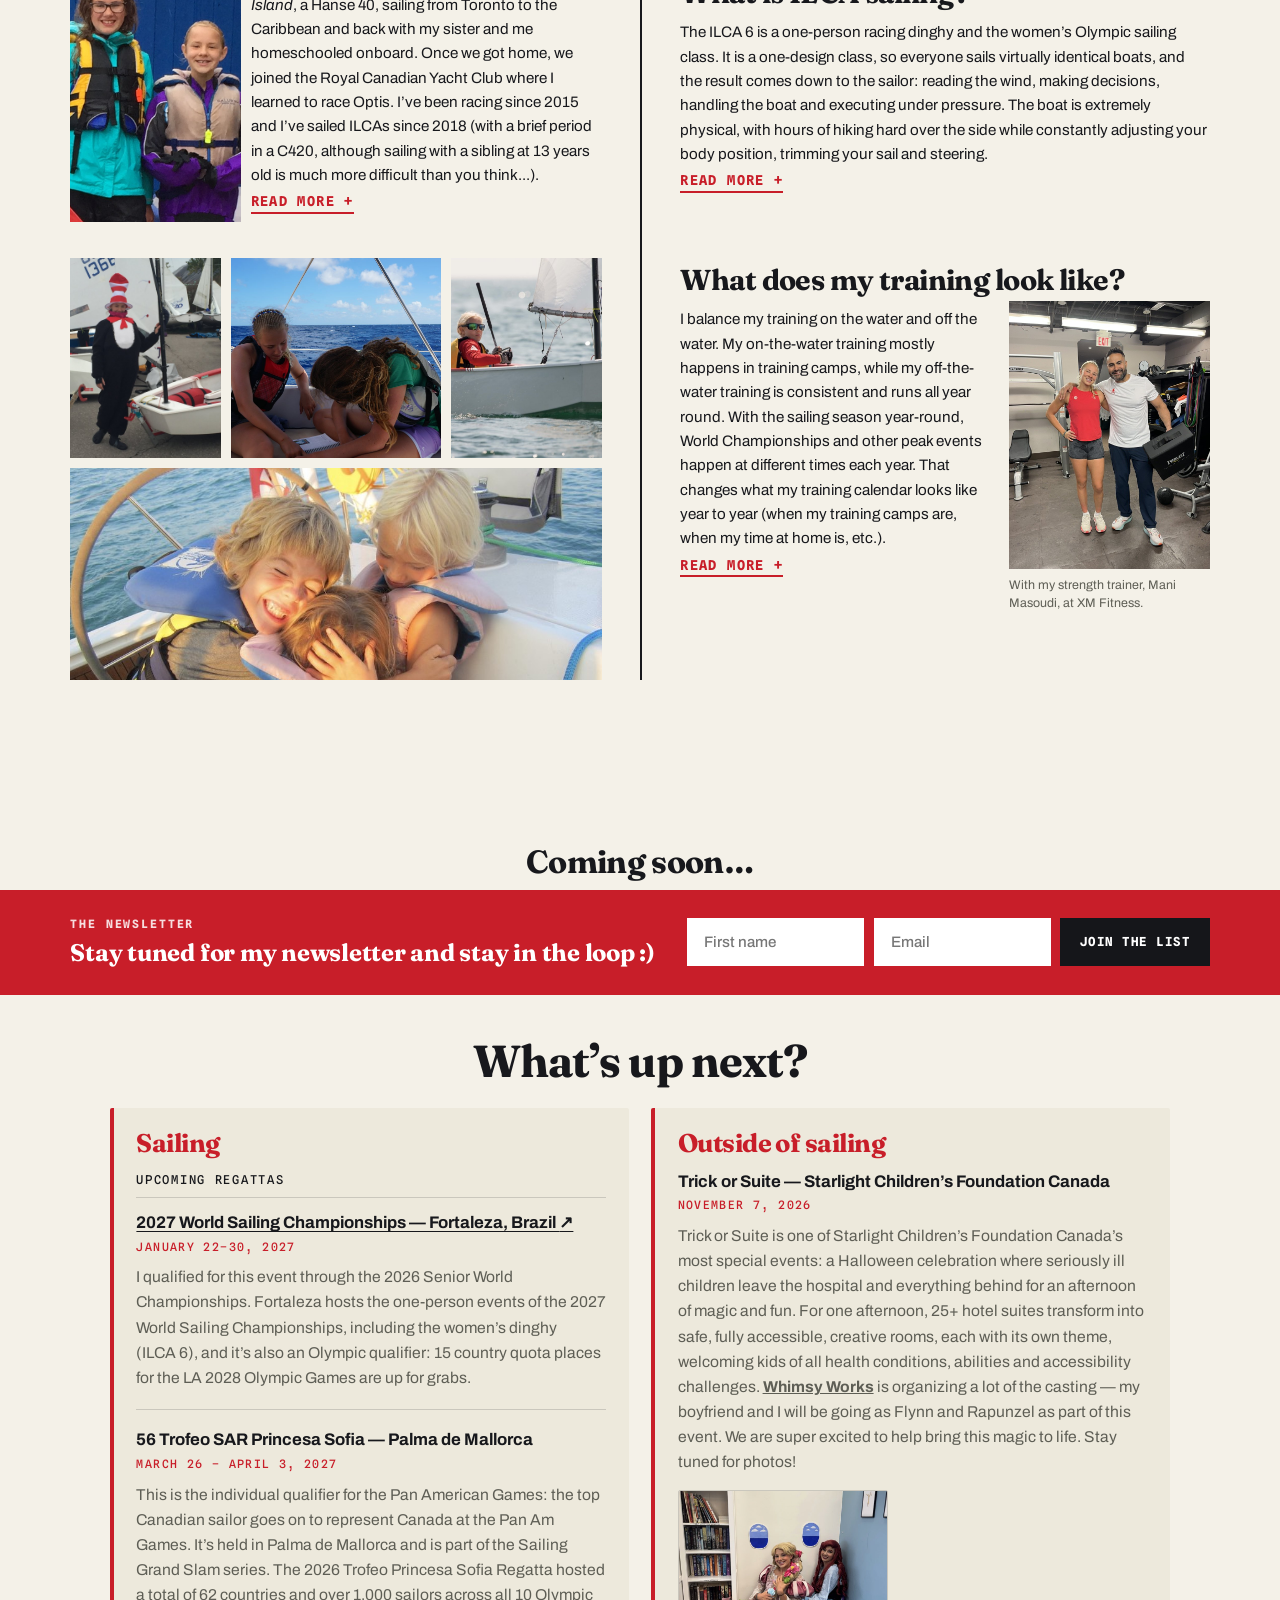
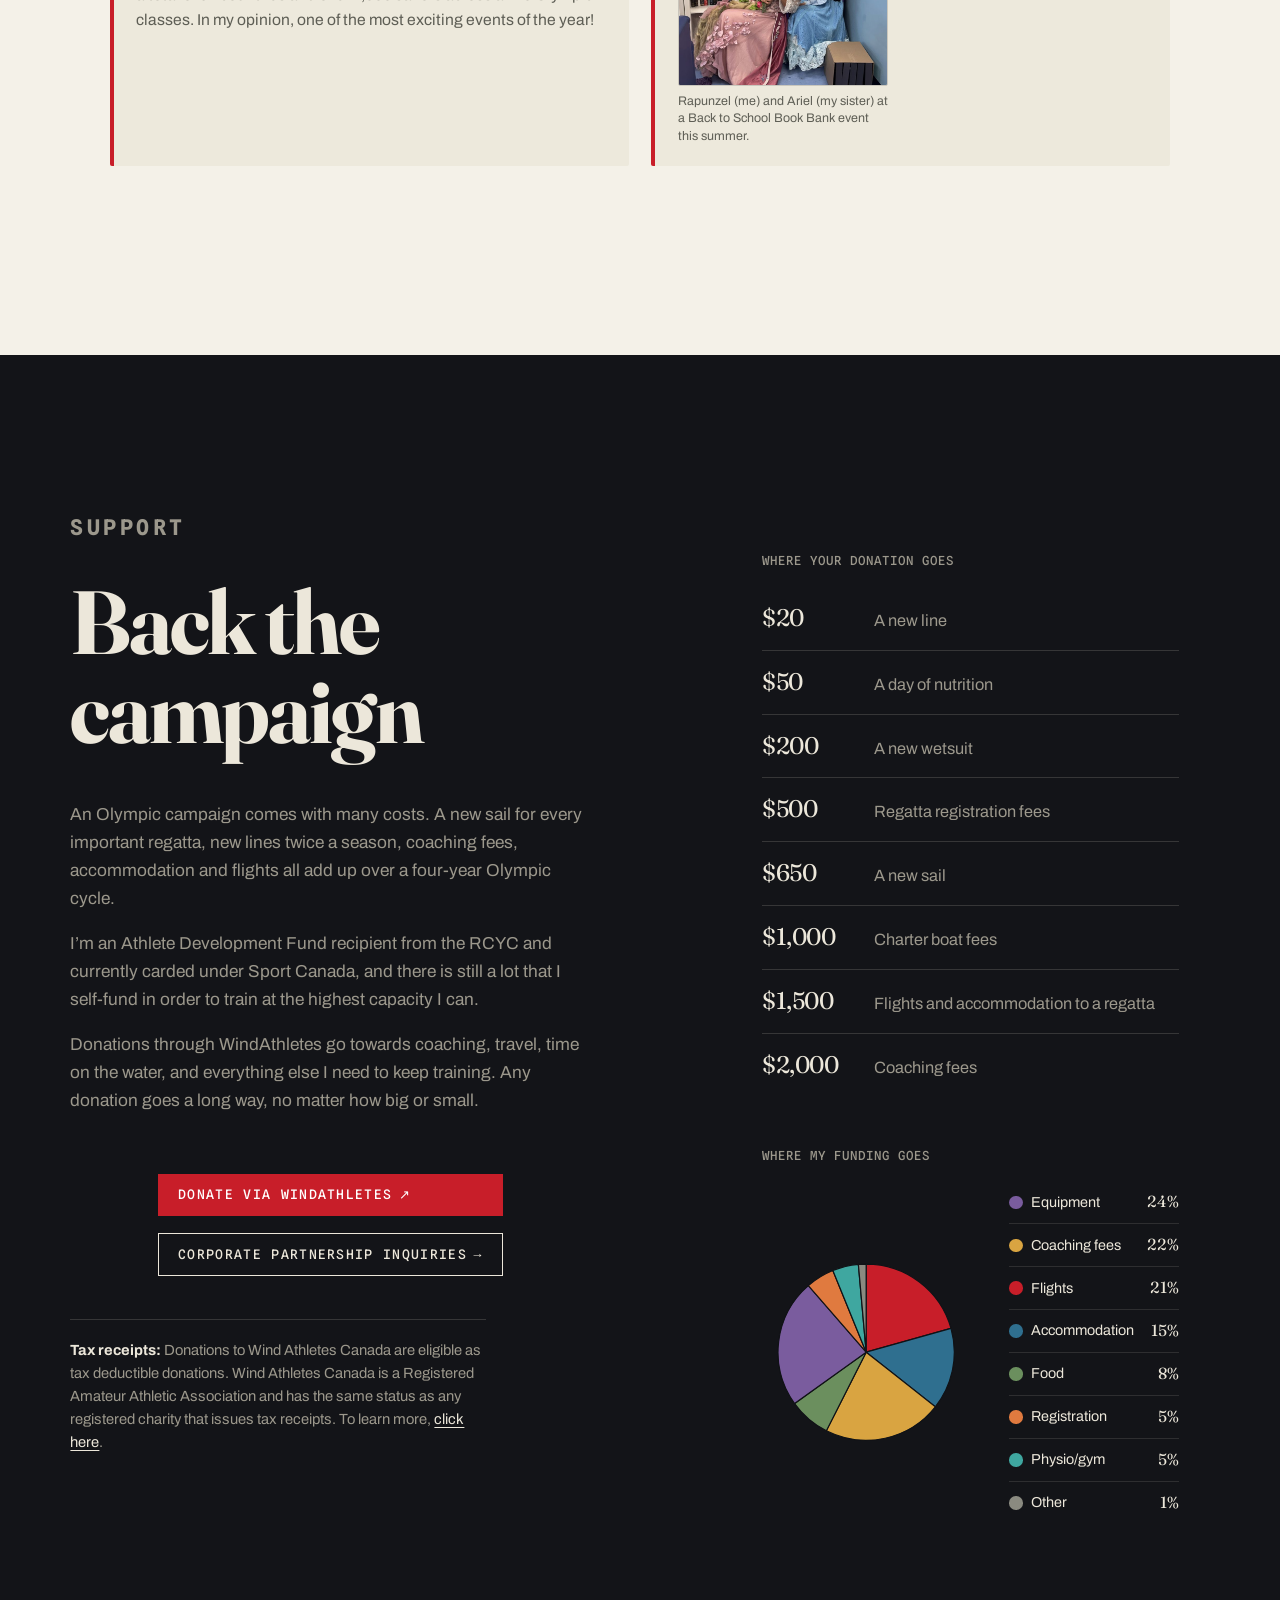
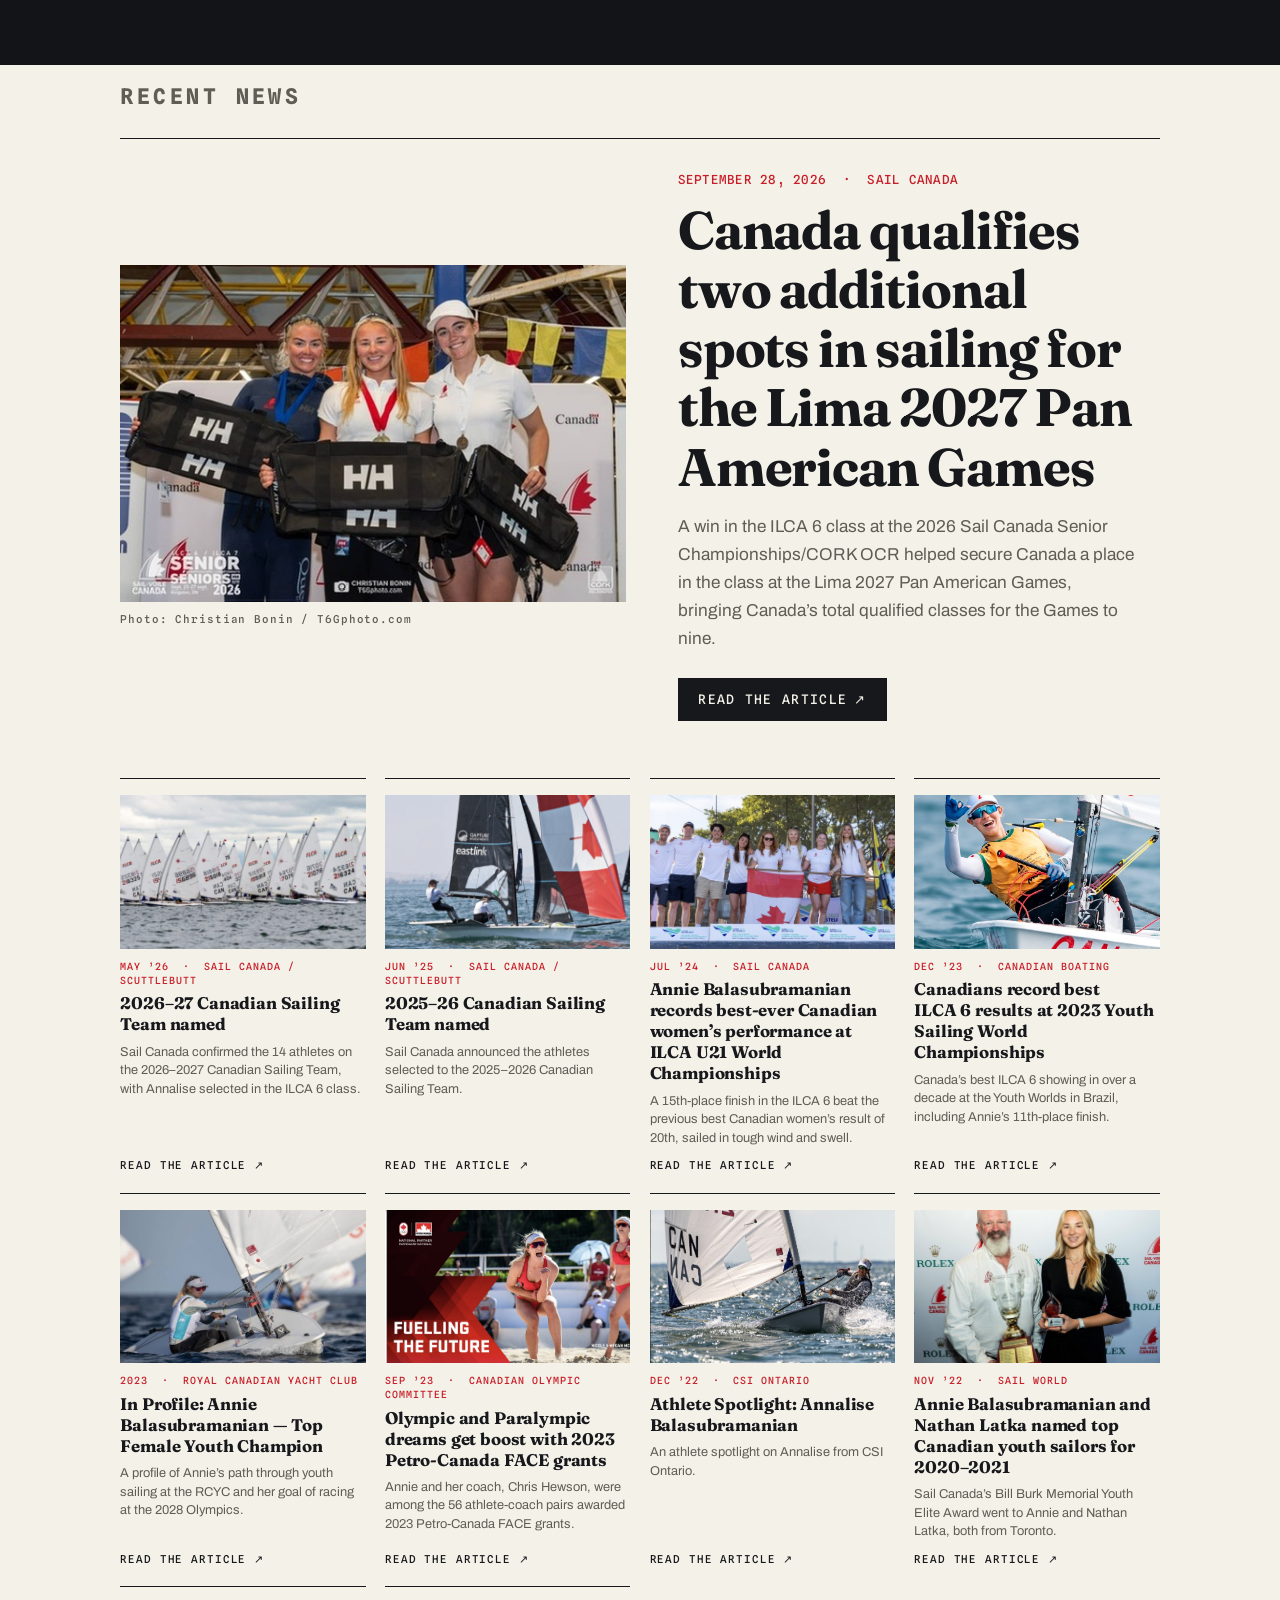
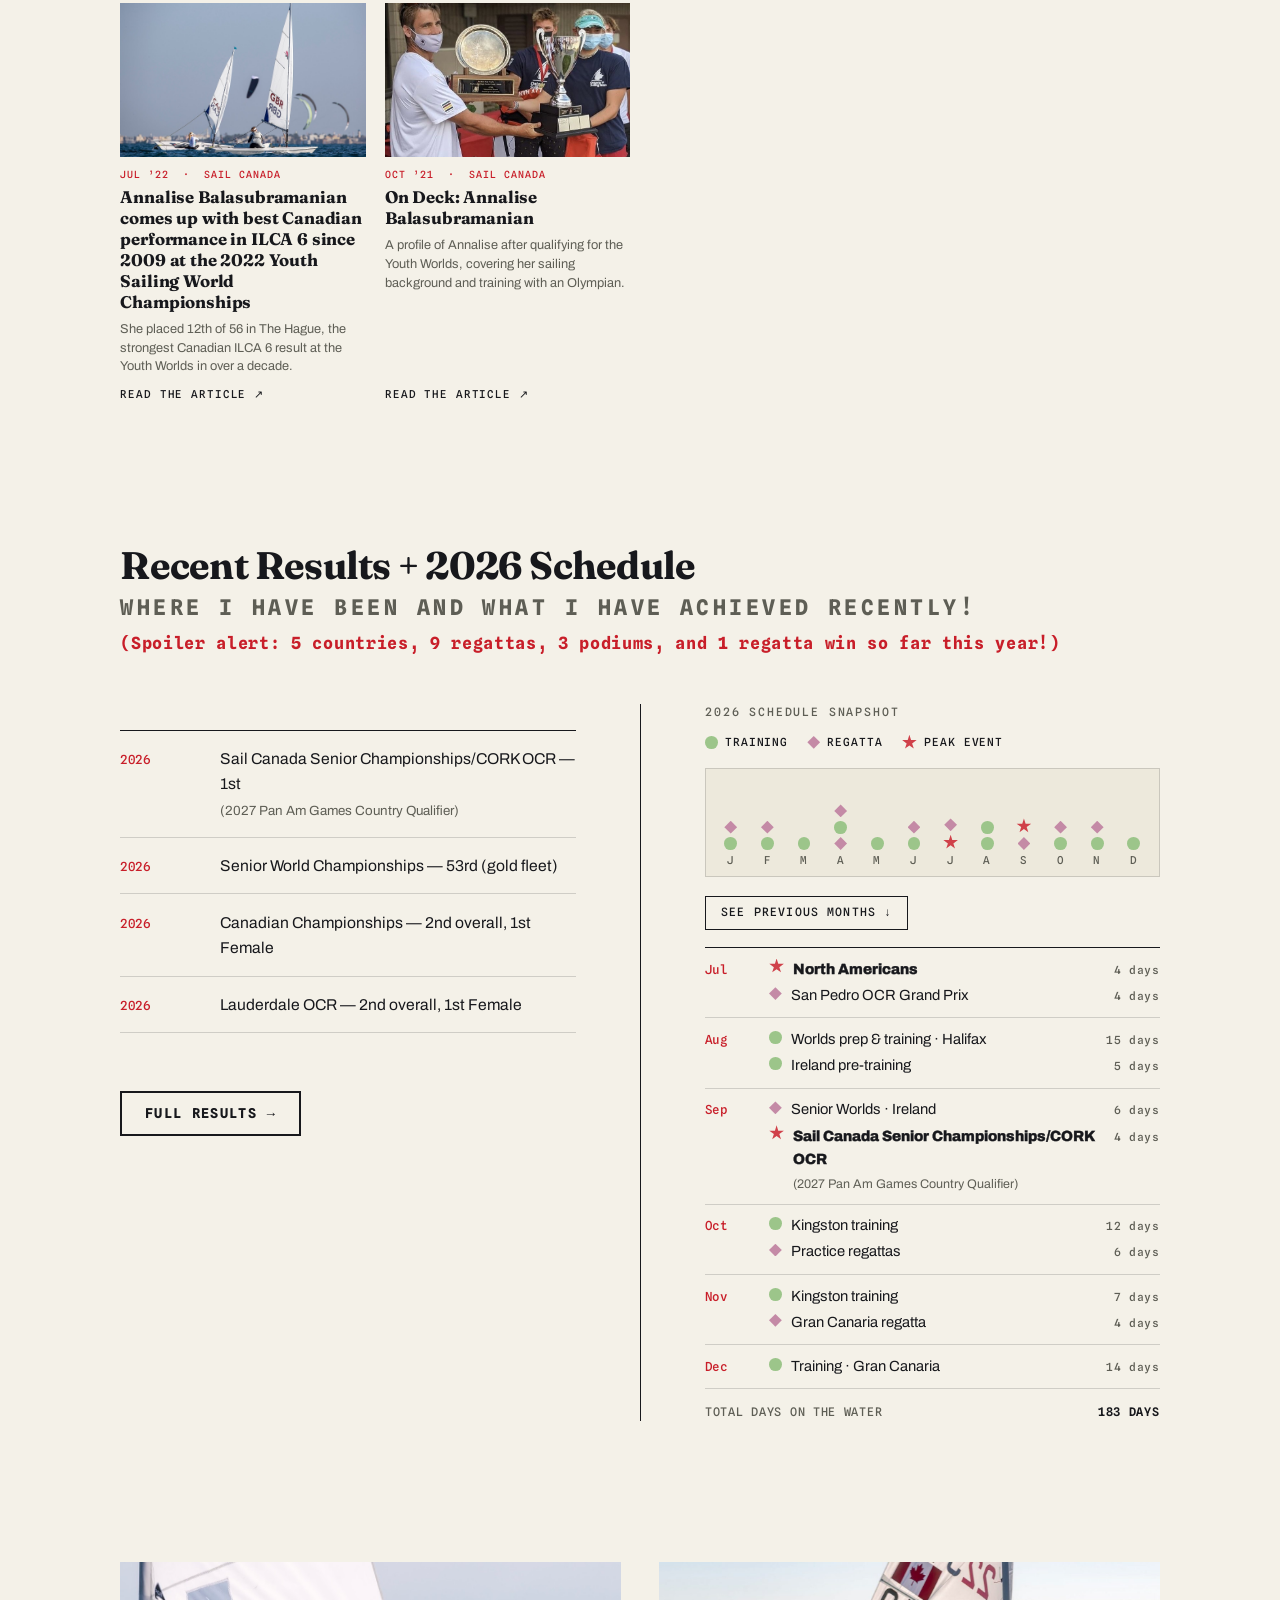
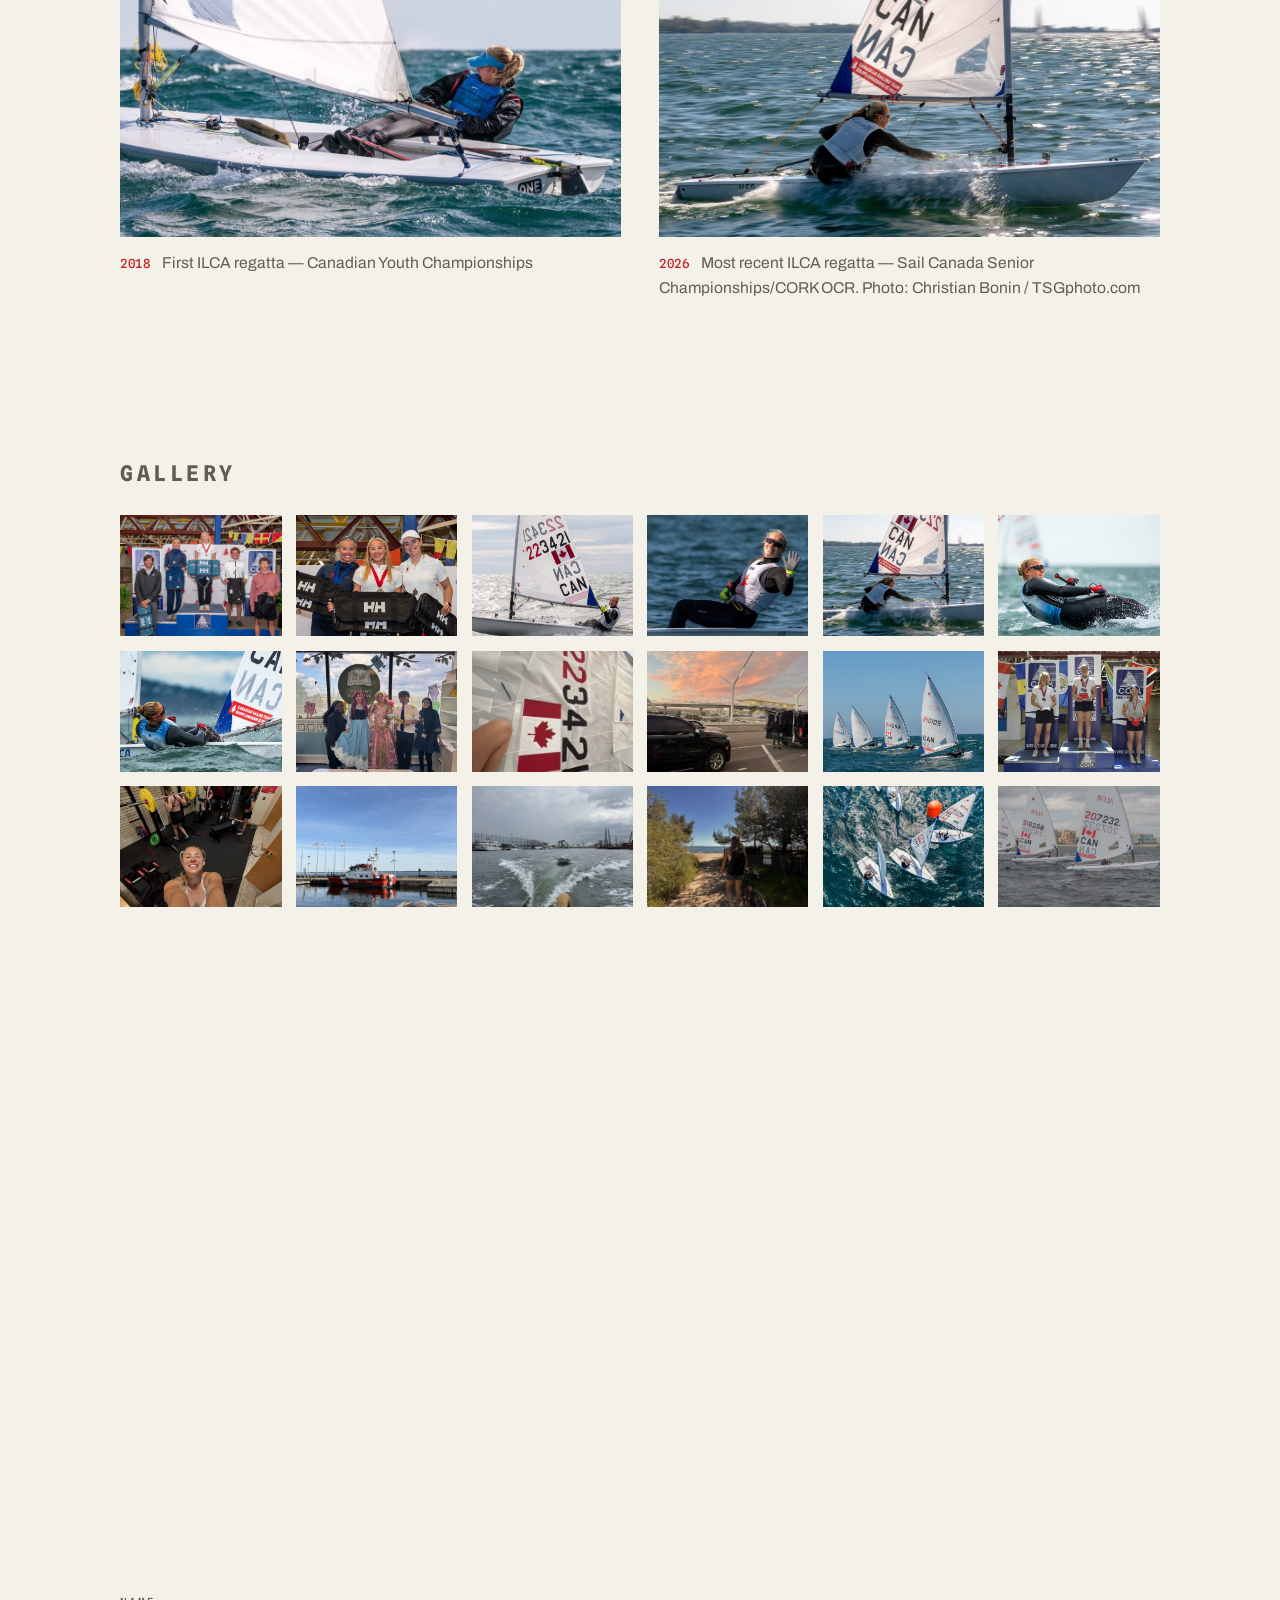
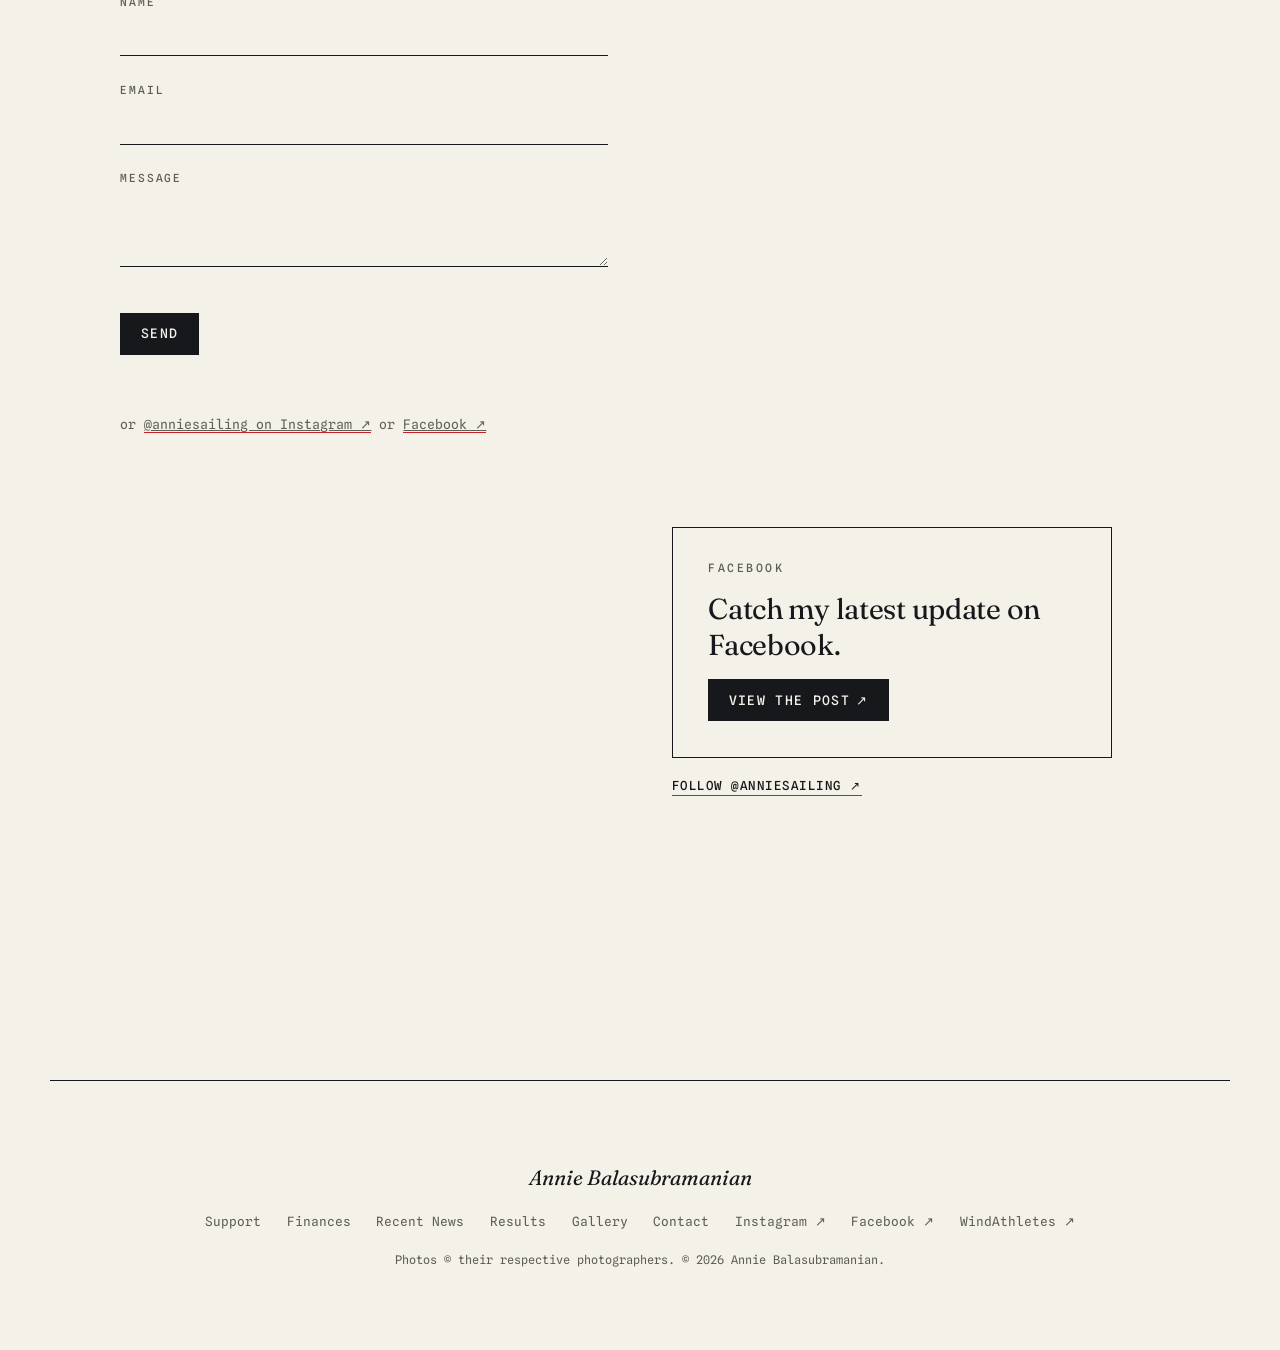
==== commit 33ff0bdd: "k" ====
--- a/index.html
+++ b/index.html
@@ -138,7 +138,7 @@
     <p class="snapshot__bio snapshot__bio--tight">I balance my training on the water and off the water. My on-the-water training mostly happens in training camps, while my off-the-water training is consistent and runs all year round. With the sailing season year-round, World Championships and other peak events happen at different times each year. That changes what my training calendar looks like year to year (when my training camps are, when my time at home is, etc.).</p>
     <details class="readmore">
       <summary><span class="readmore__open">Read more +</span><span class="readmore__close">Read less &minus;</span></summary>
-    <p class="snapshot__bio"><strong>Off the water.</strong> I do cardio five days a week: three interval rides to build my VO2 max, one endurance ride for my aerobic base and recovery, and one short recovery ride. The goal is that when I&rsquo;m not on the water, my heart rate zone load is close to what it would be in a sailing week. I also train in the gym four days a week, on a program written by my strength trainer, Mani Masoudi at XM Fitness. In a full load week at home with no sailing, the gym and cardio add up to around 11 hours of training.</p>
+    <p class="snapshot__bio"><strong>Off the water.</strong> I do cardio five days a week: three interval rides to build my VO2 max, one endurance ride for my aerobic base and recovery, and one short recovery ride. The goal is that when I&rsquo;m not on the water, my heart rate zone load is close to what it would be in a sailing week. I also train in the gym four days a week, on a program written by my strength trainer, Mani Masoudi at XM Fitness. In a full load week at home with no sailing, the gym and cardio add up to around 9.5 hours of training.</p>
     <p class="snapshot__bio"><strong>On the water.</strong> At training camps we sail for about three hours at a time and do our strength and conditioning program on top of that. In a camp week, sailing and gym together come out to around 24 hours of training. The focus of each camp changes through the season: upwind speed, downwind speed, boat handling, or racing. Leading up to the 2026 World Championships, May and June were all about speed, so that by the time we got closer to our most important regatta, all we had to focus on was racing and start line skills because we were already confident in our speed.</p>
     <p class="snapshot__bio"><strong>Regattas.</strong> During a regatta, the time on the water adds up fast: at this year&rsquo;s World Championships in September, we sailed about 30 hours over the week. A normal training week won&rsquo;t be that extreme, but the goal is to build up so that 30 hours feels doable.</p>
     <p class="snapshot__bio"><strong>Recovery.</strong> None of it works without proper recovery and nutrition. Recovery rides, stretching, physio, my Normatec boots, and my massage gun are all part of the routine too.</p>
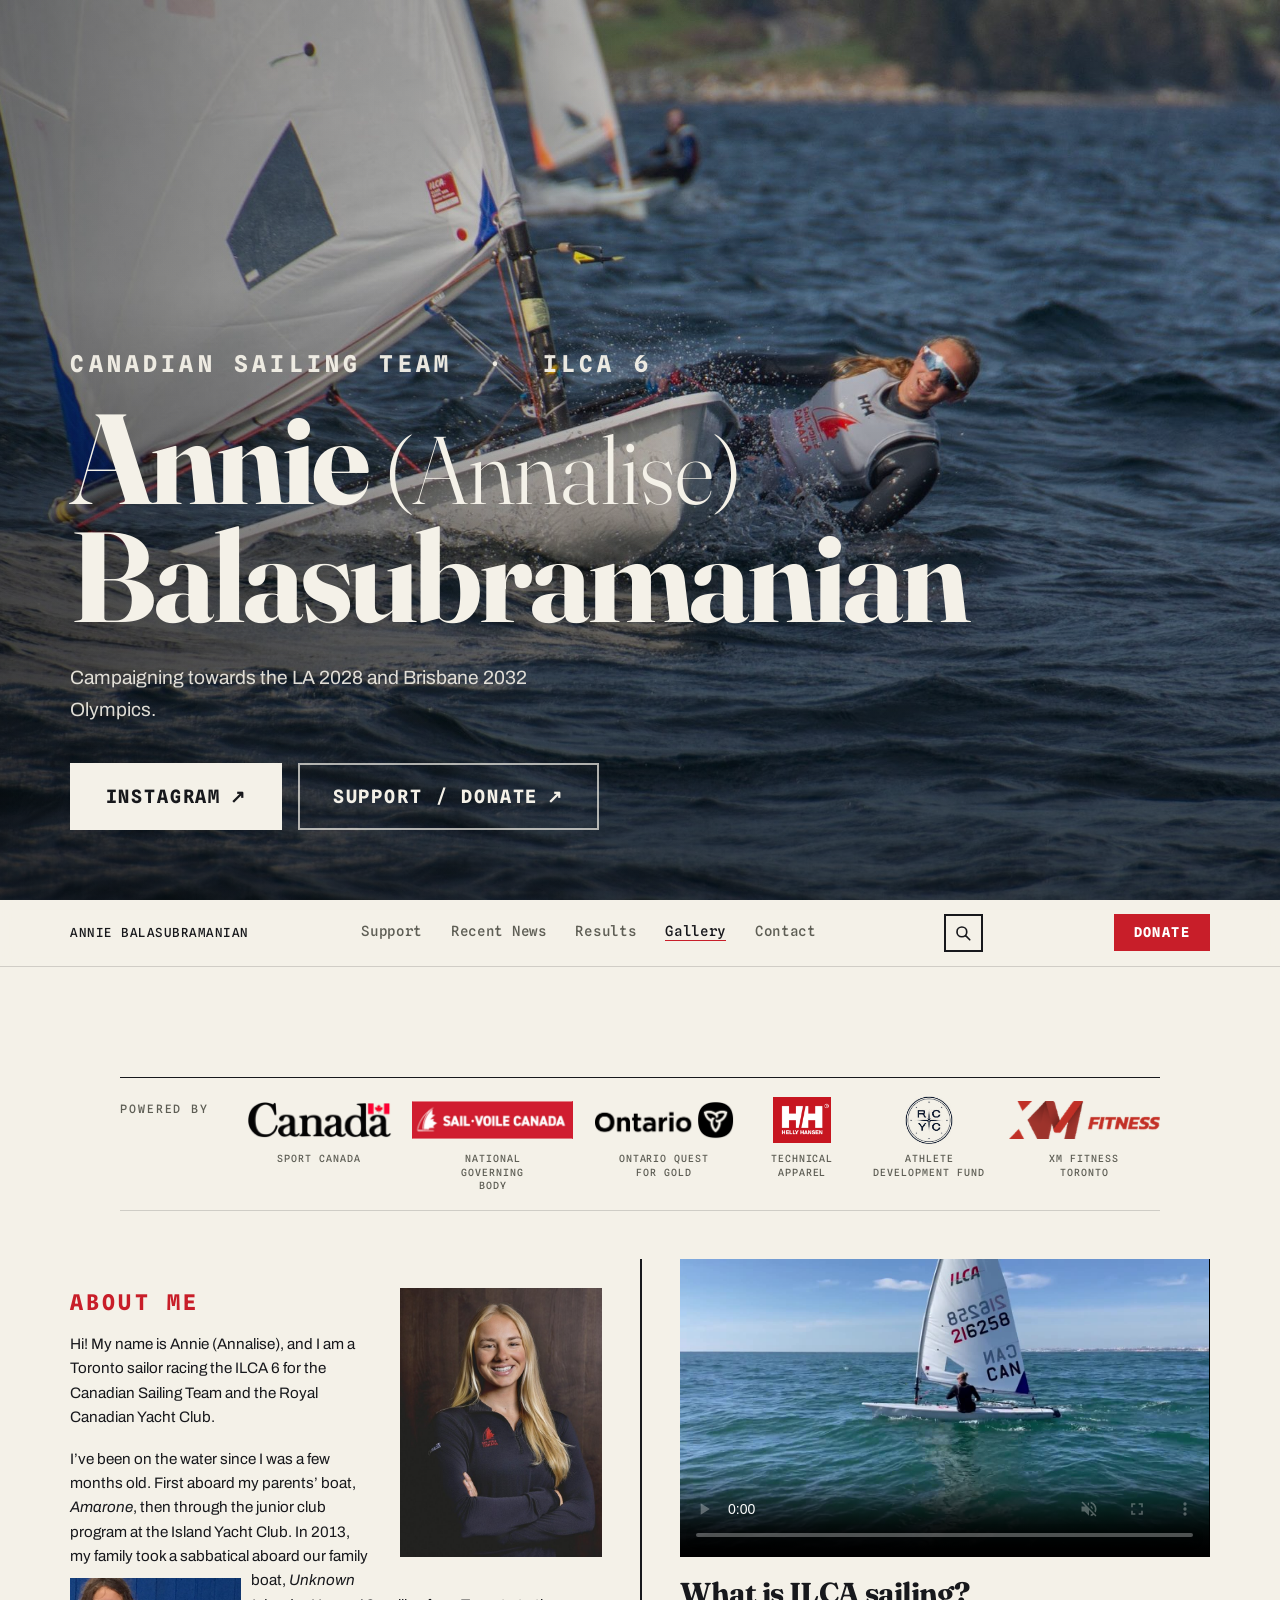
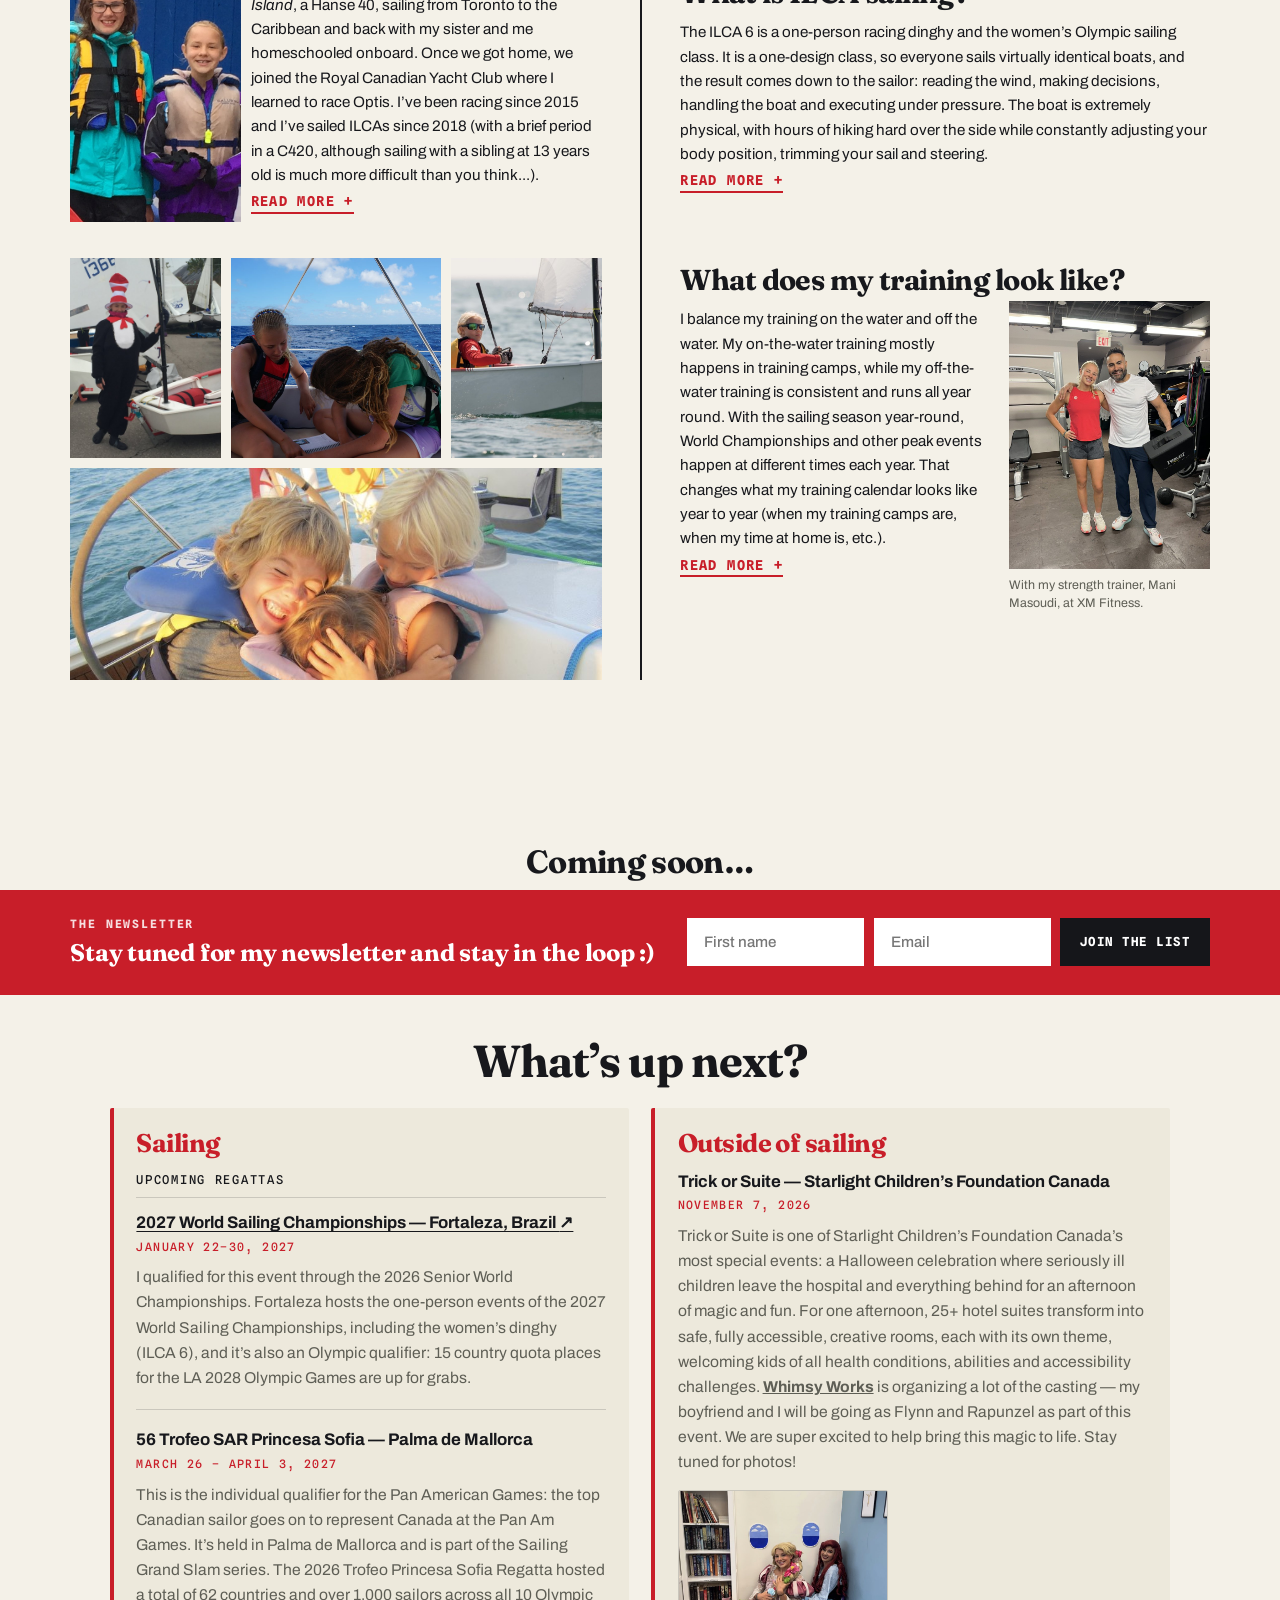
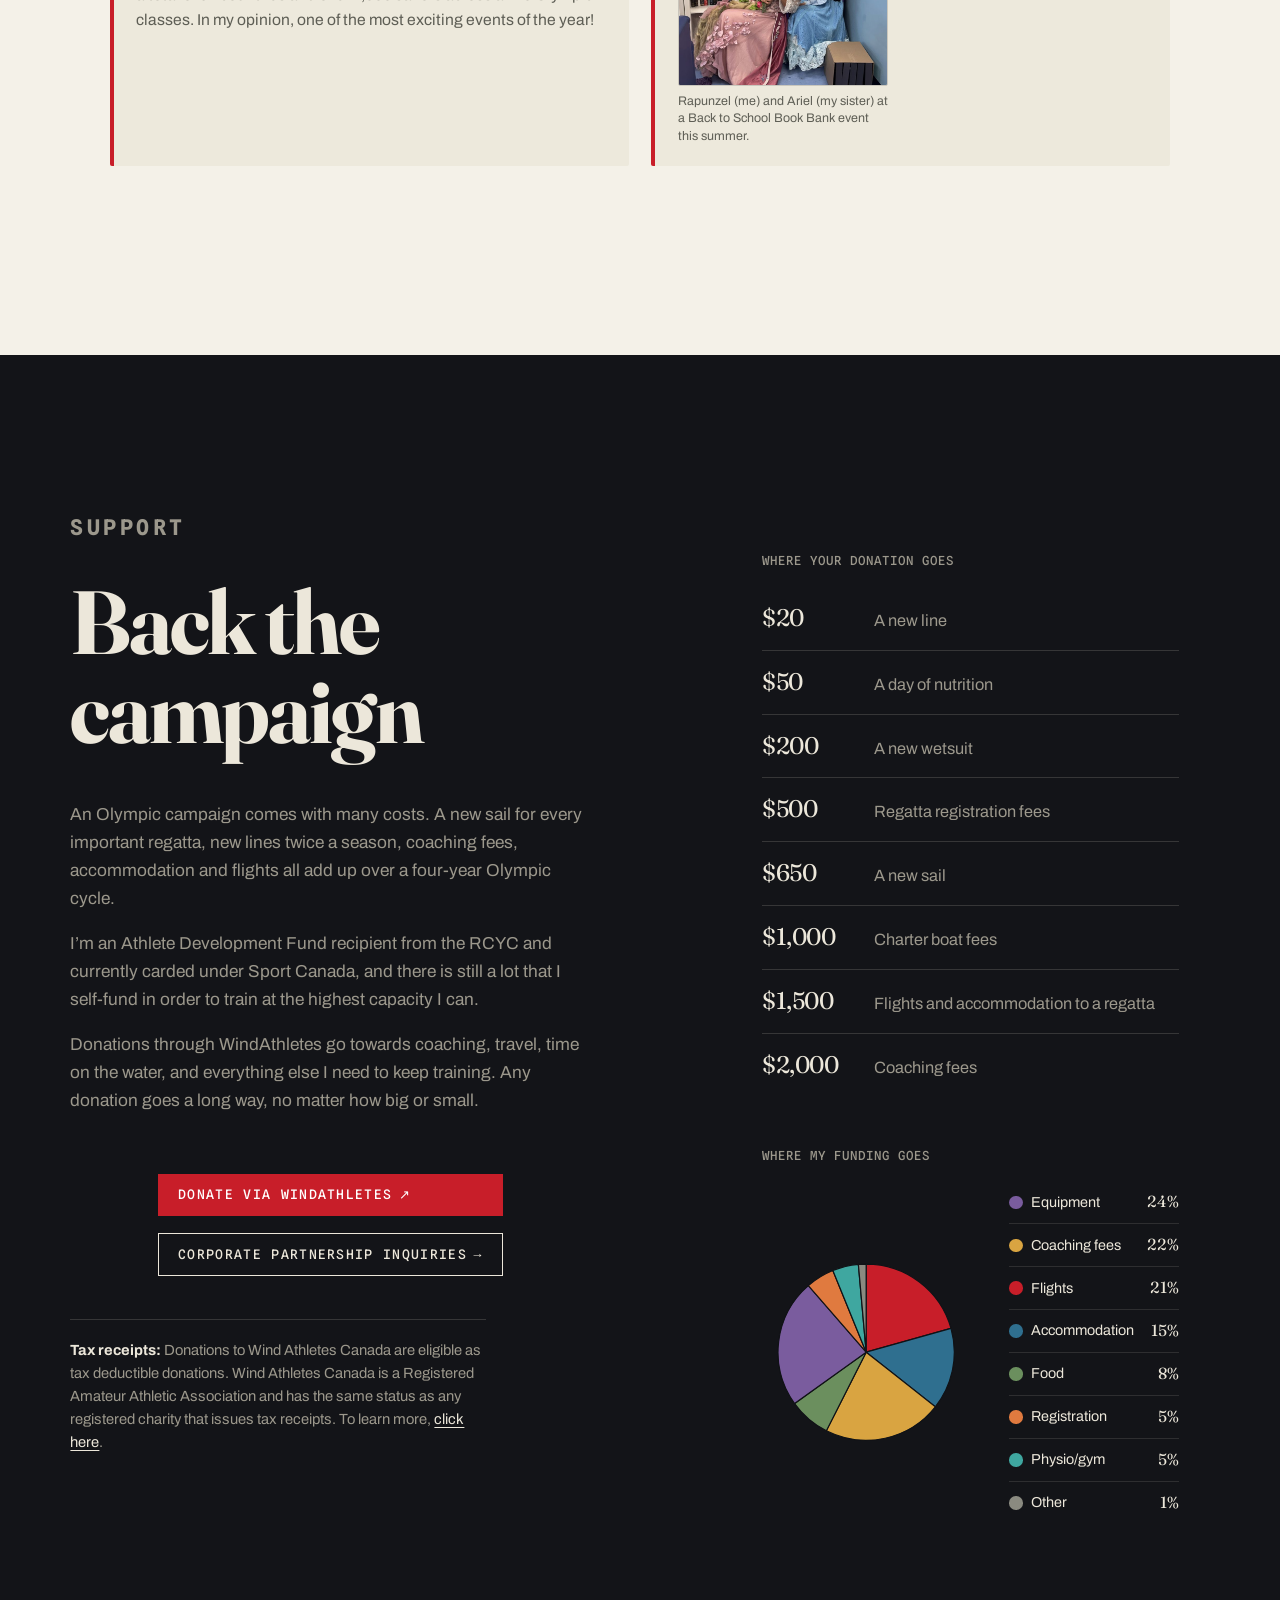
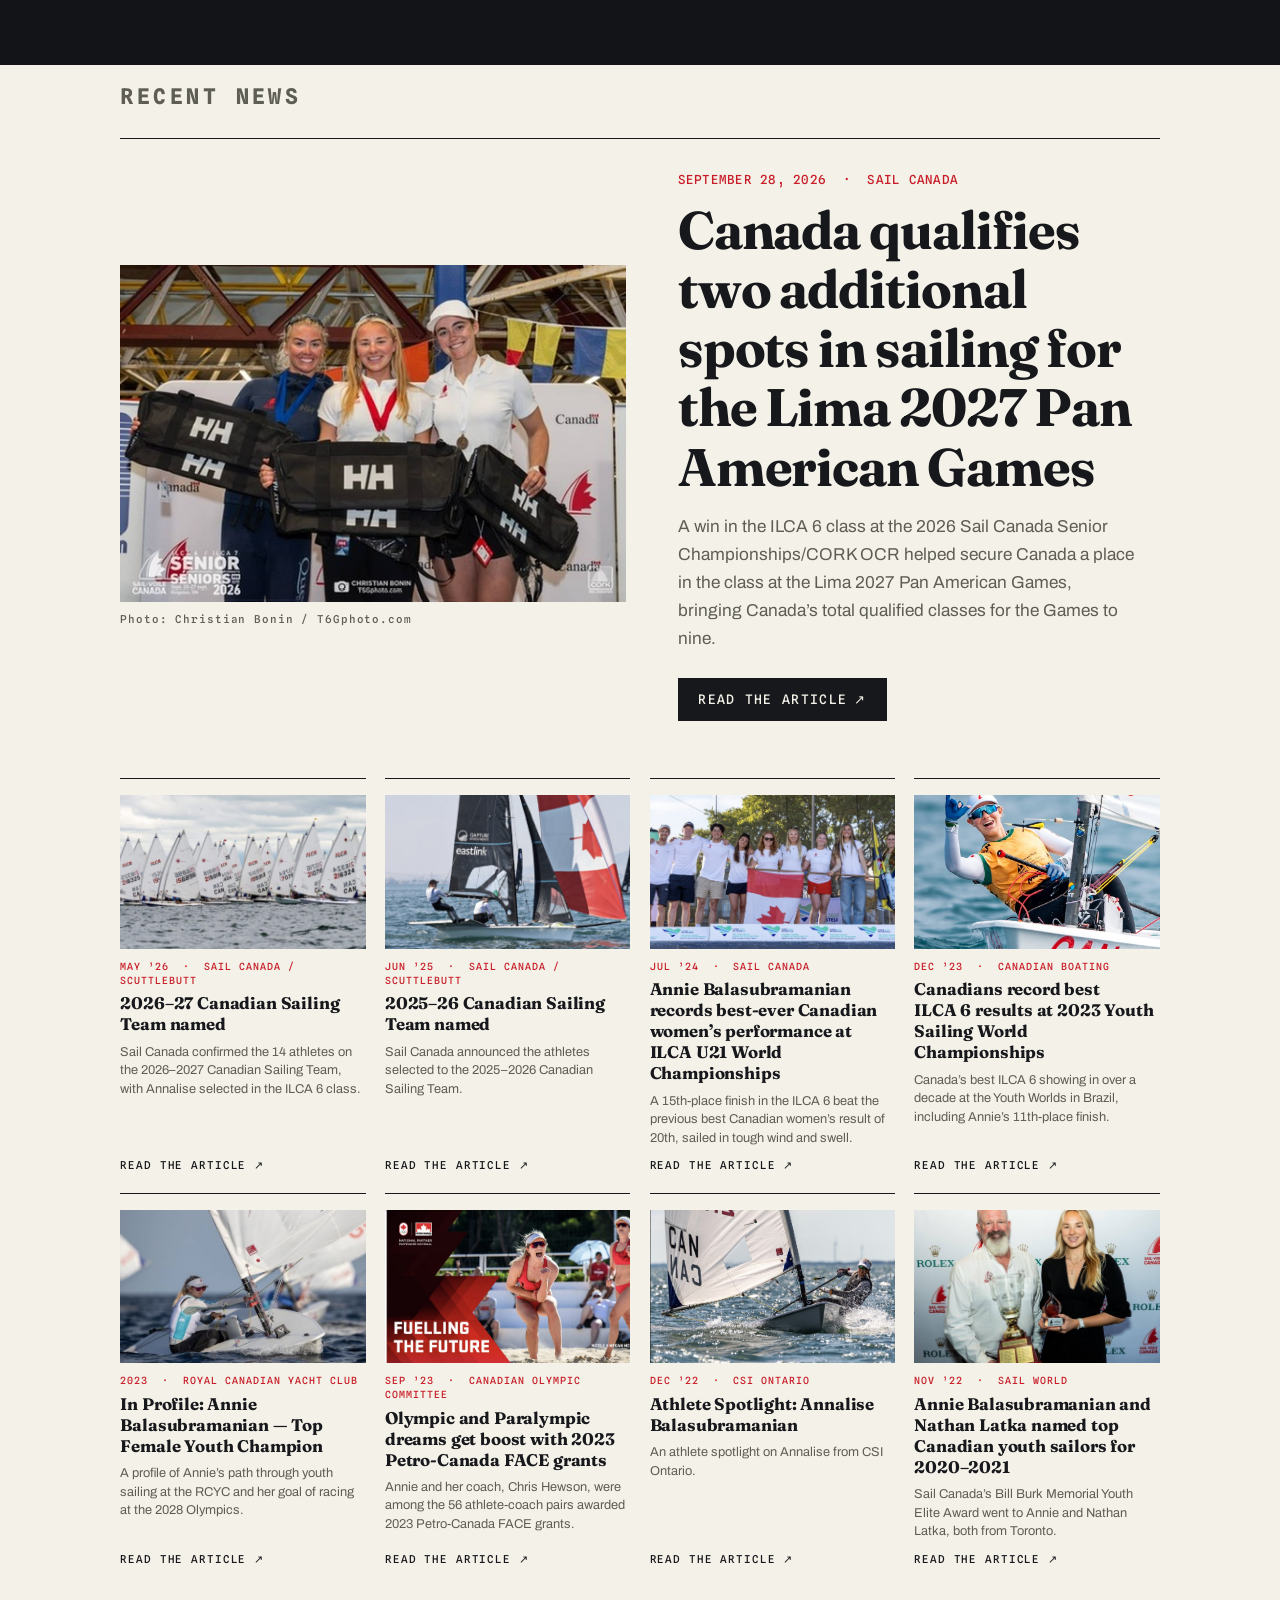
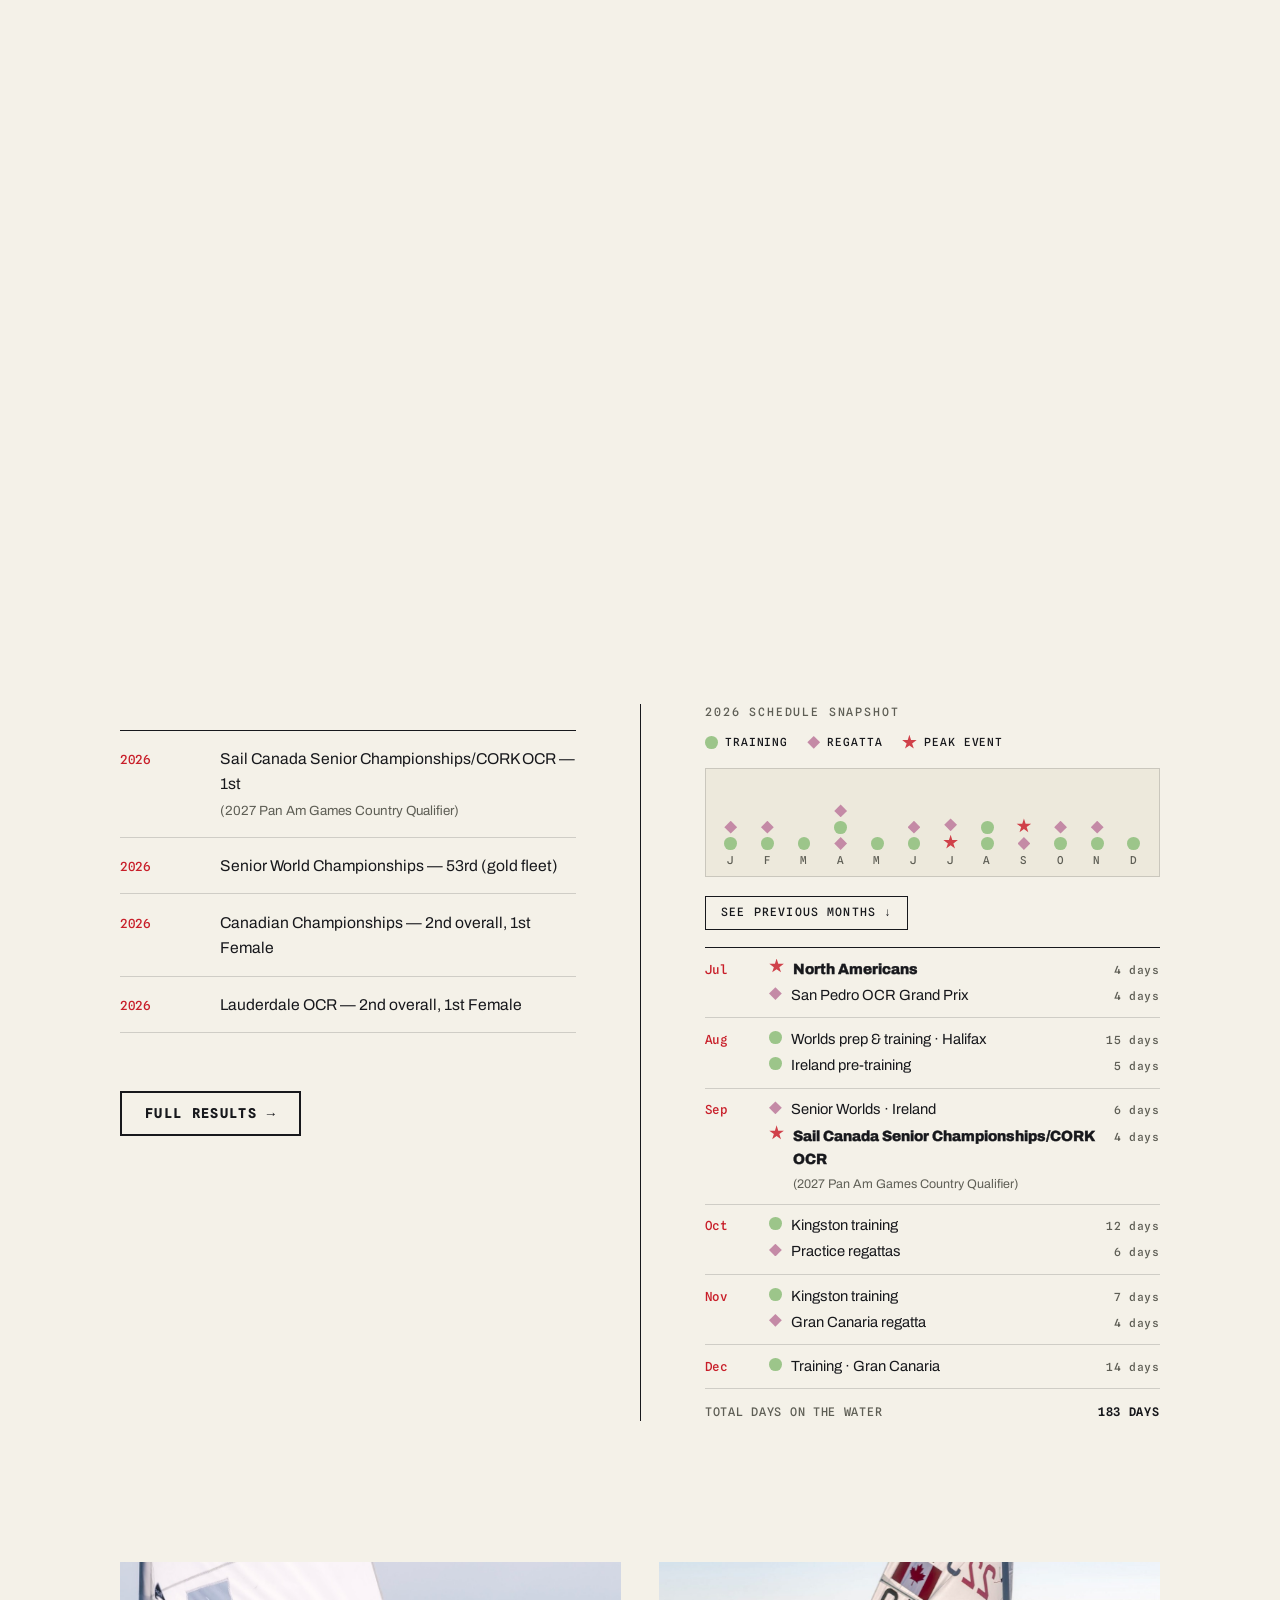
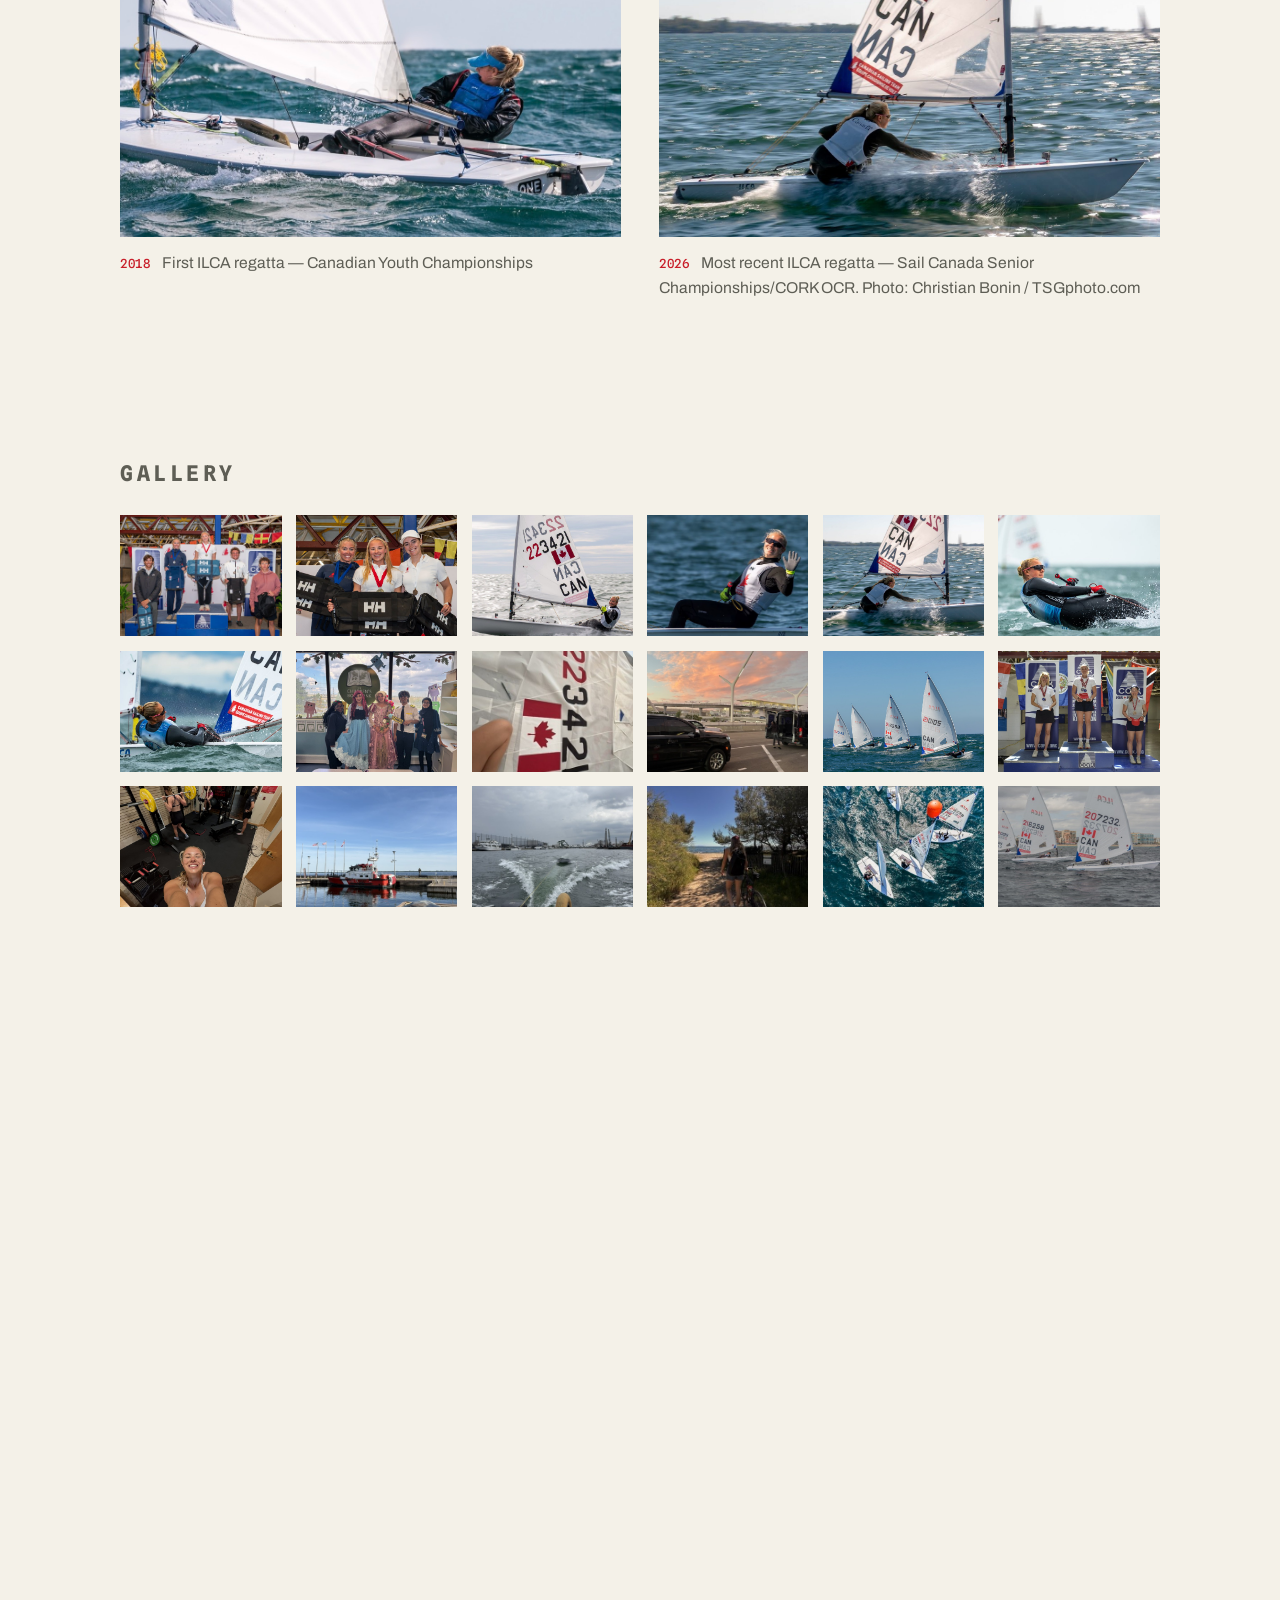
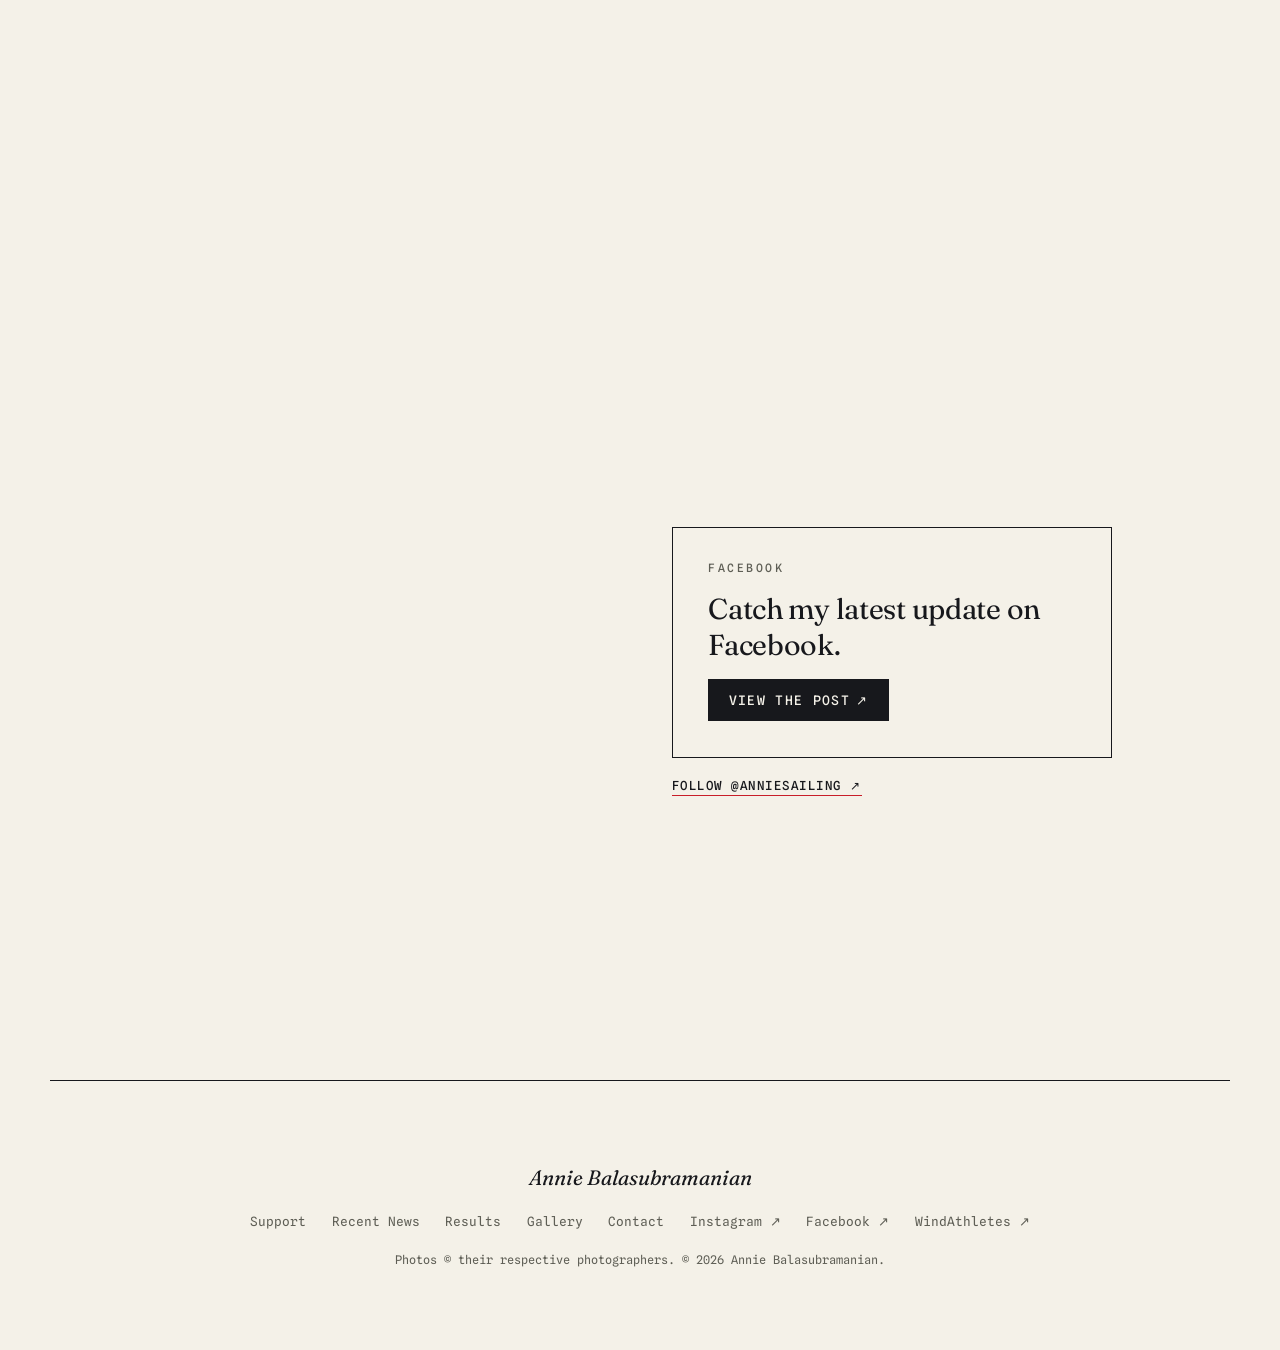
==== commit 28c90476: "Remove finances page" ====
--- a/index.html
+++ b/index.html
@@ -66,7 +66,6 @@
   <a class="index__name" href="#top">Annie Balasubramanian</a>
   <div class="index__links">
     <a href="#support">Support</a>
-    <a href="finances.html">Finances</a>
     <a href="#news">Recent News</a>
     <a href="#results">Results</a>
     <a href="#gallery">Gallery</a>
@@ -534,7 +533,6 @@
   <p class="footer__name">Annie Balasubramanian</p>
   <nav class="footer__links" aria-label="Footer links">
     <a href="#support">Support</a>
-    <a href="finances.html">Finances</a>
     <a href="#news">Recent News</a>
     <a href="#results">Results</a>
     <a href="#gallery">Gallery</a>
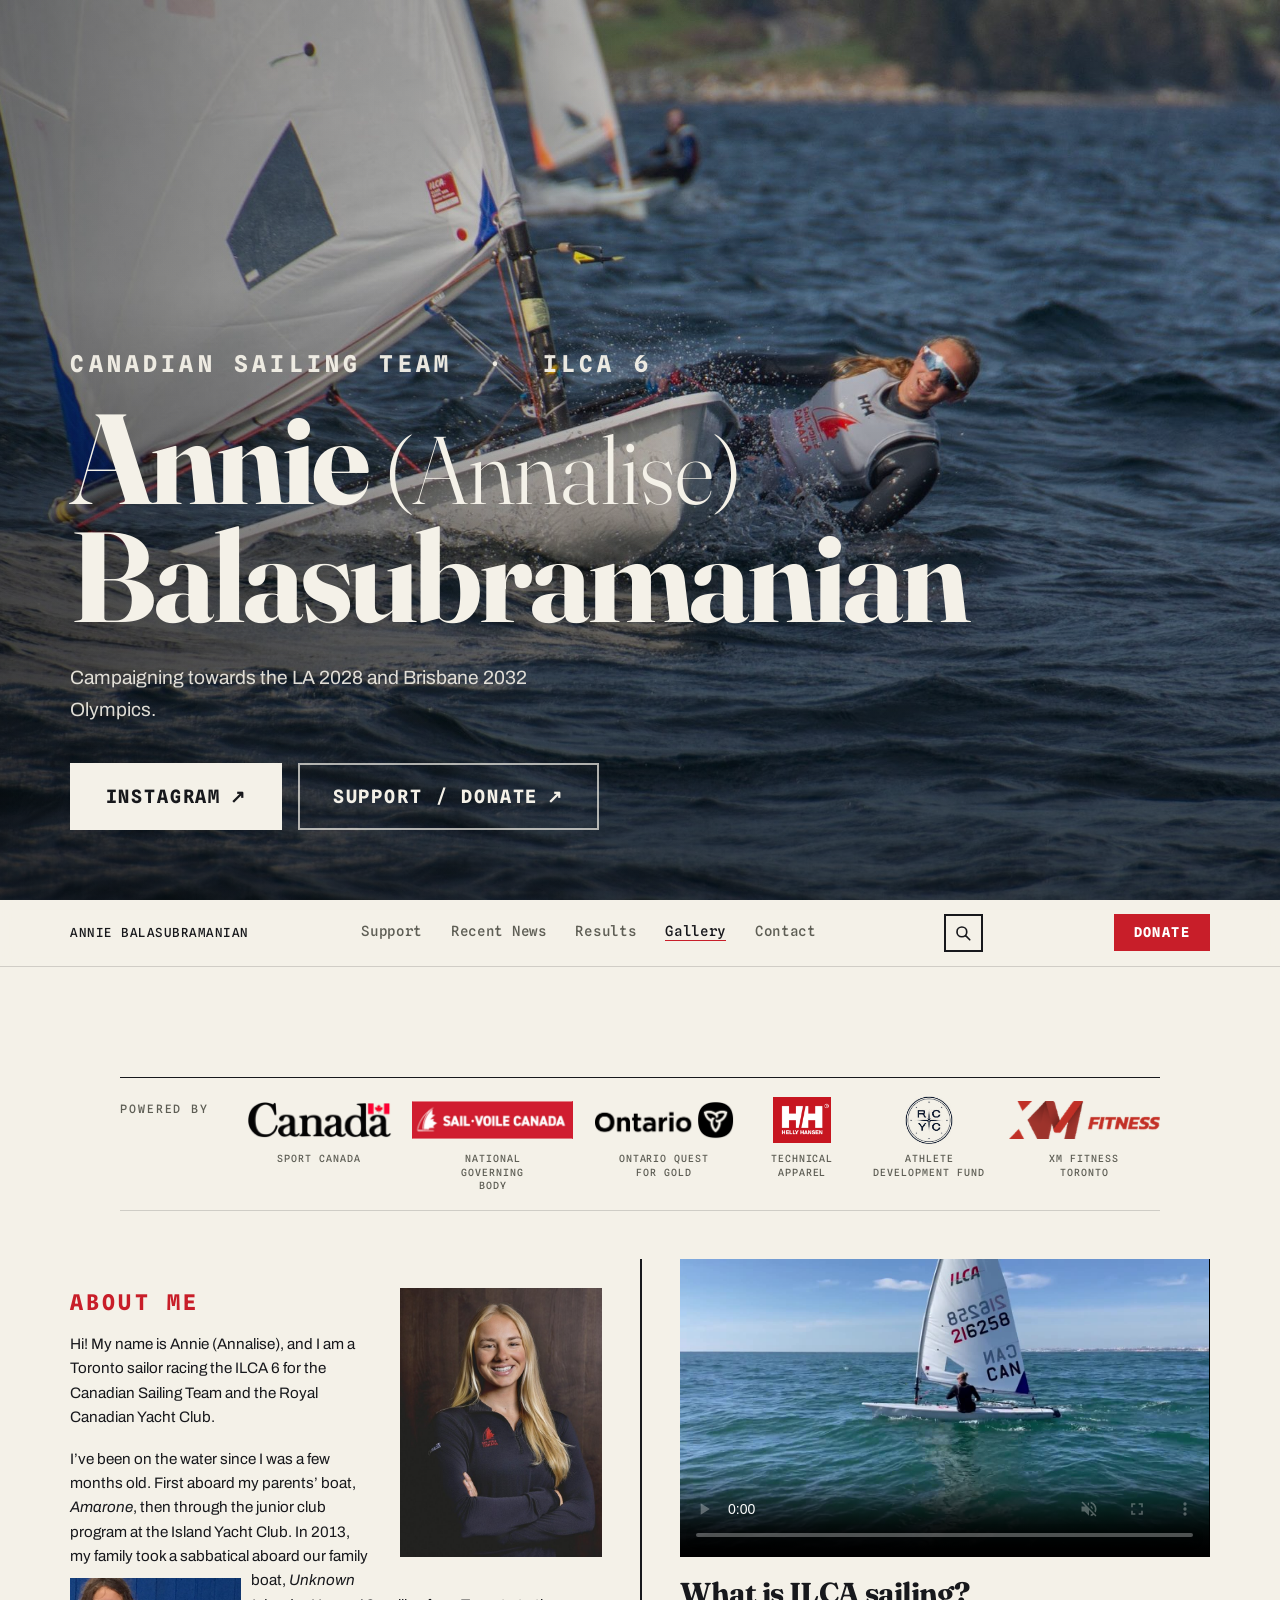
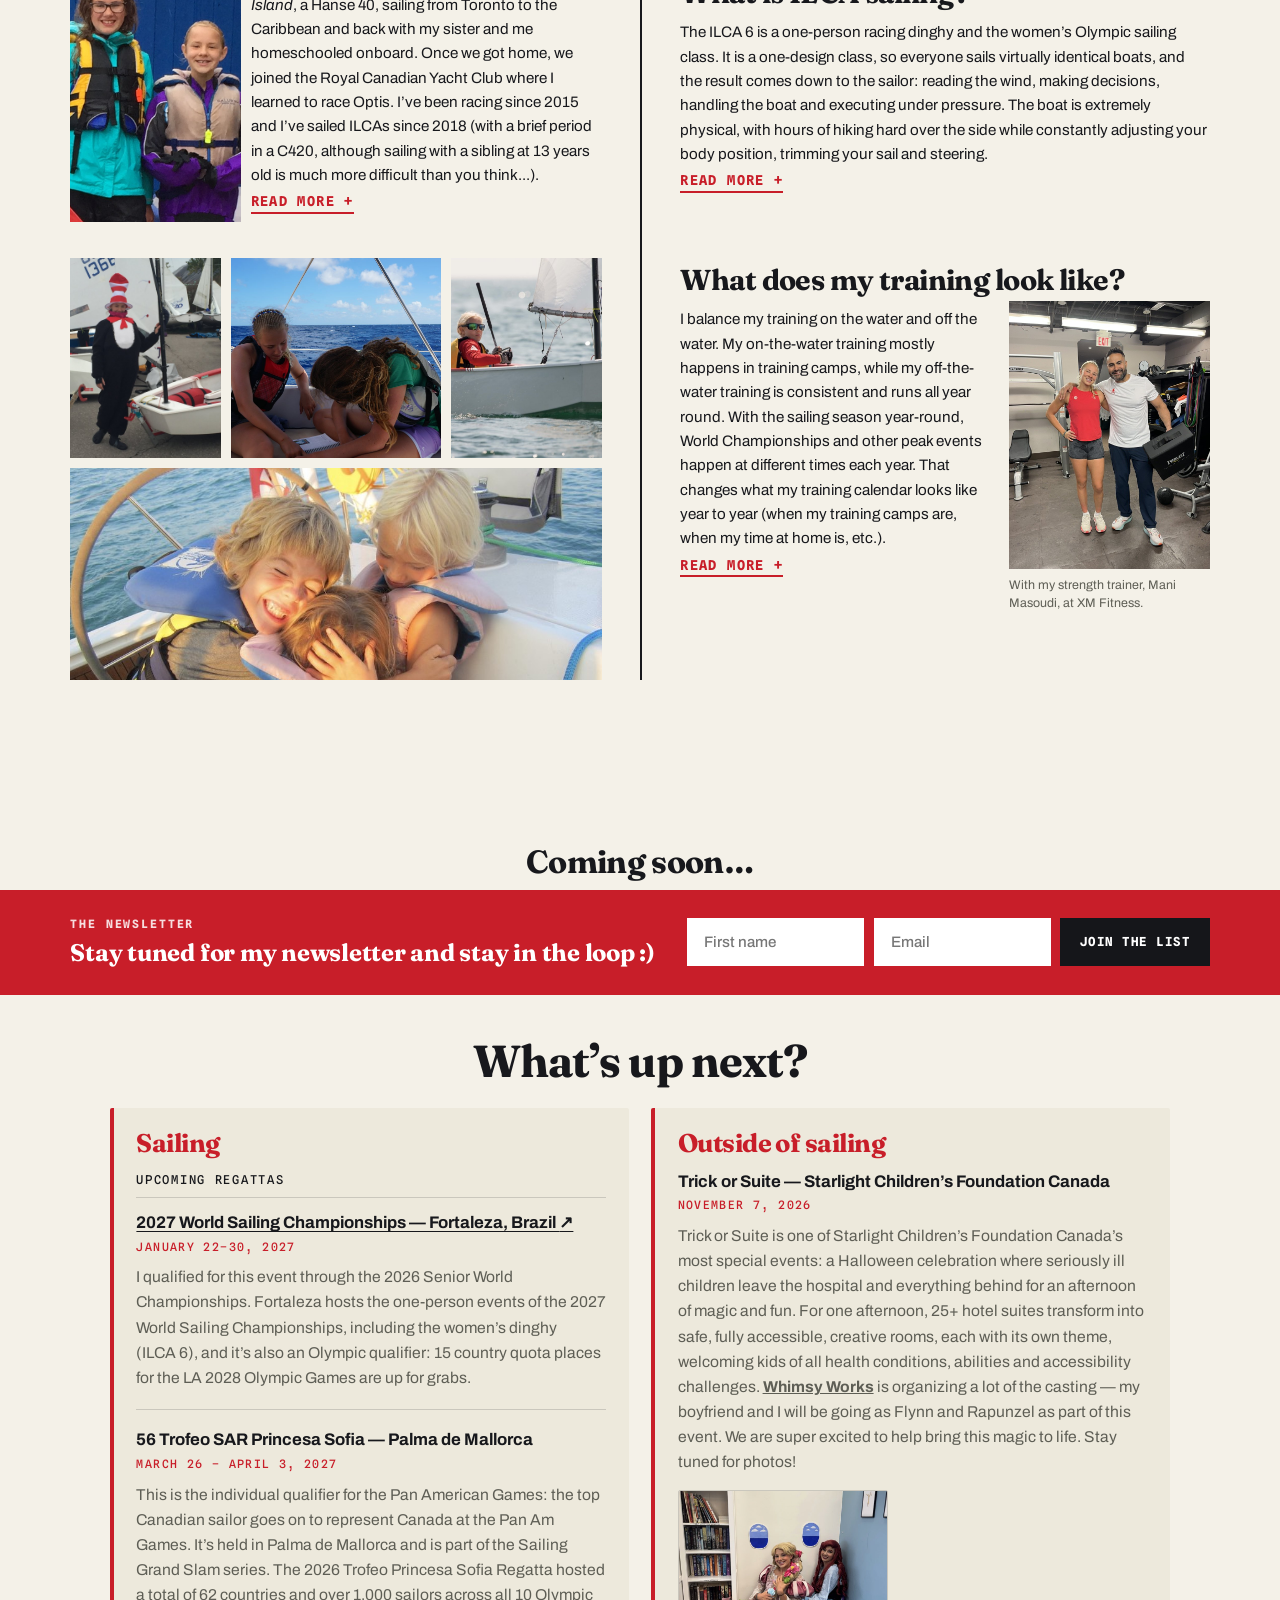
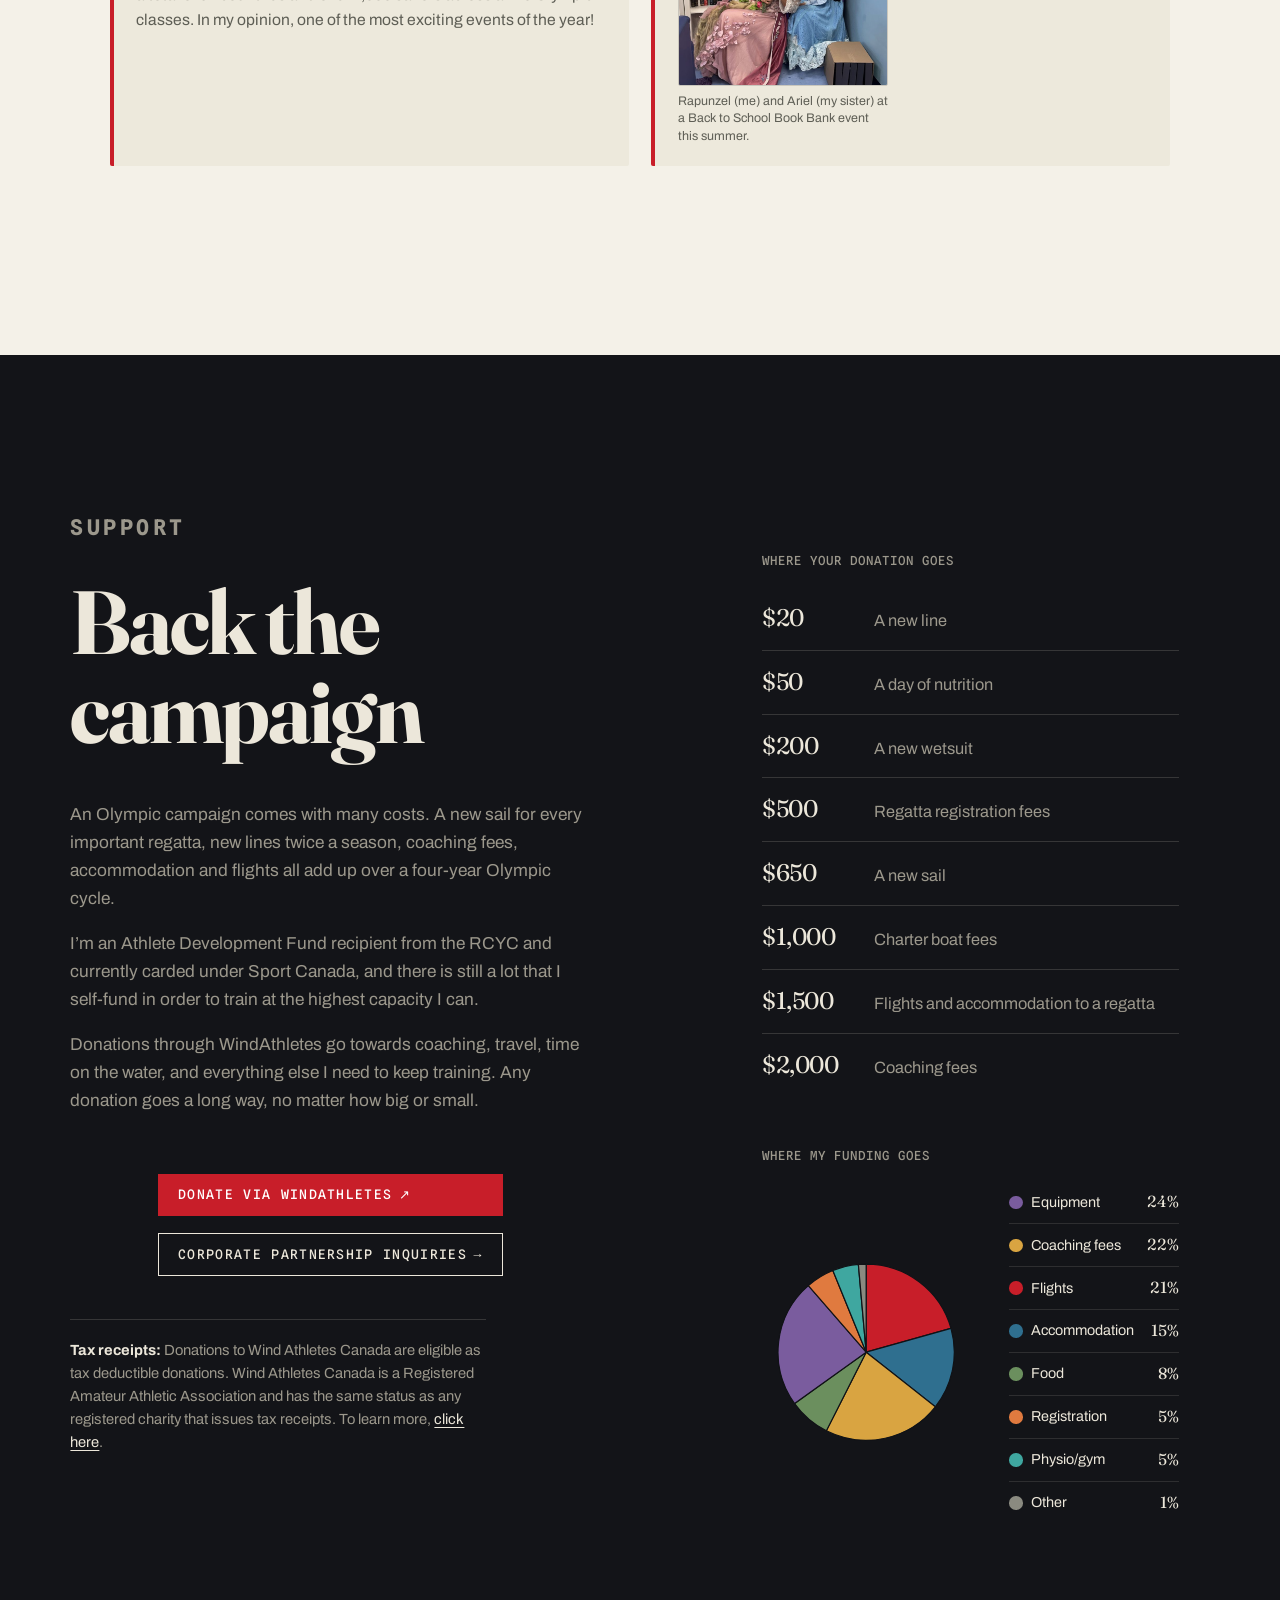
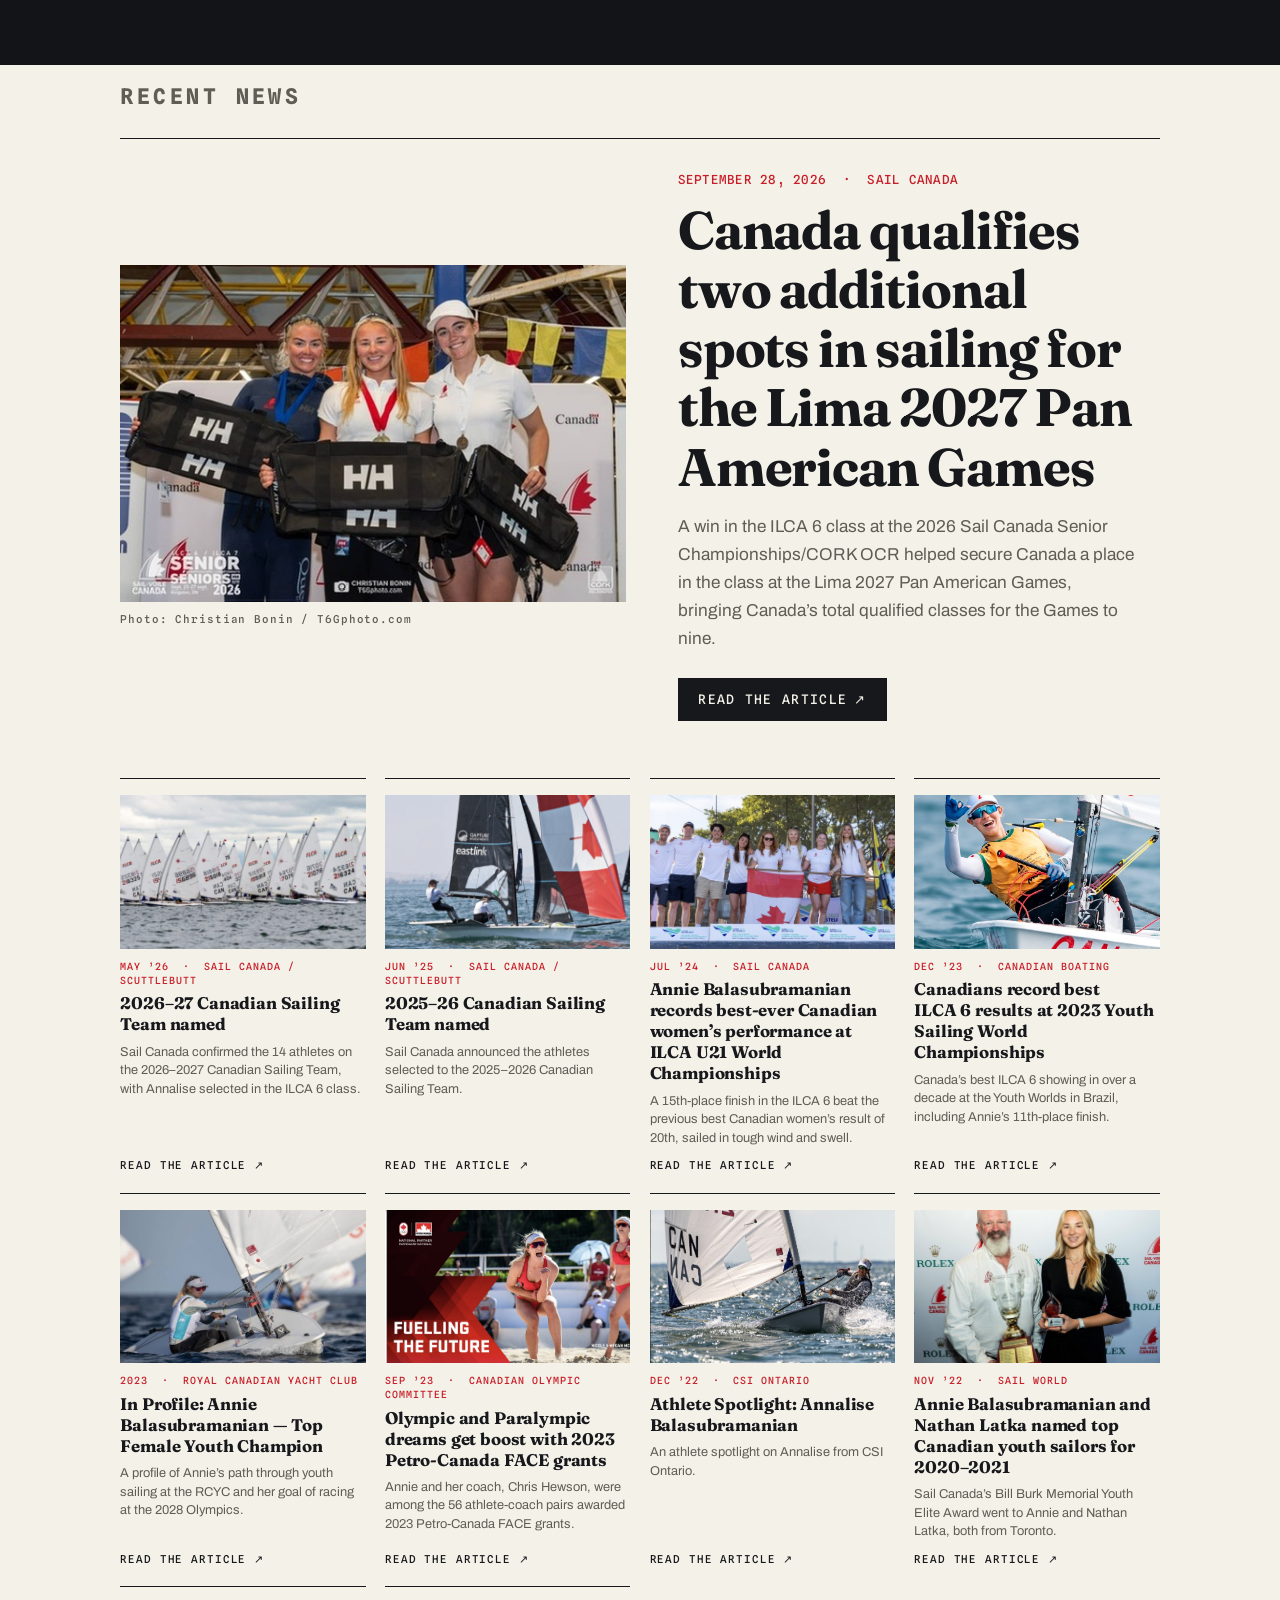
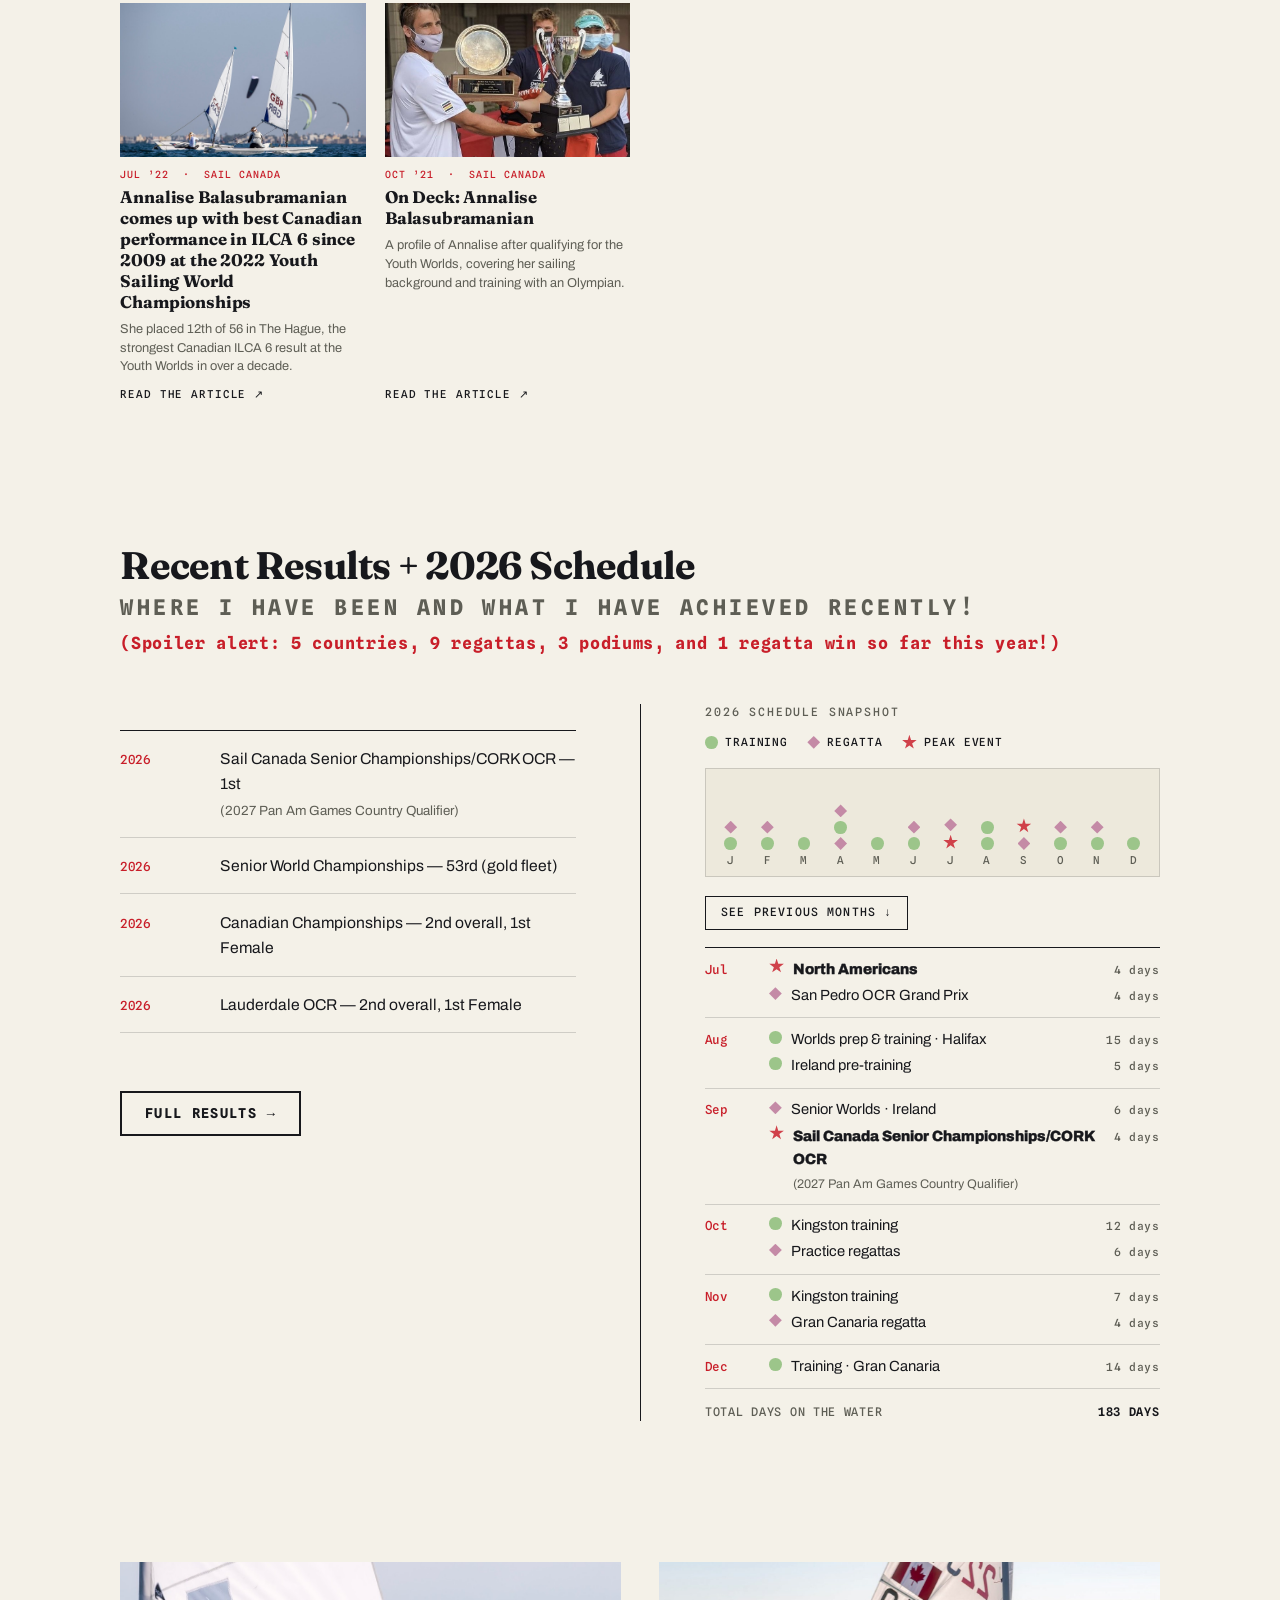
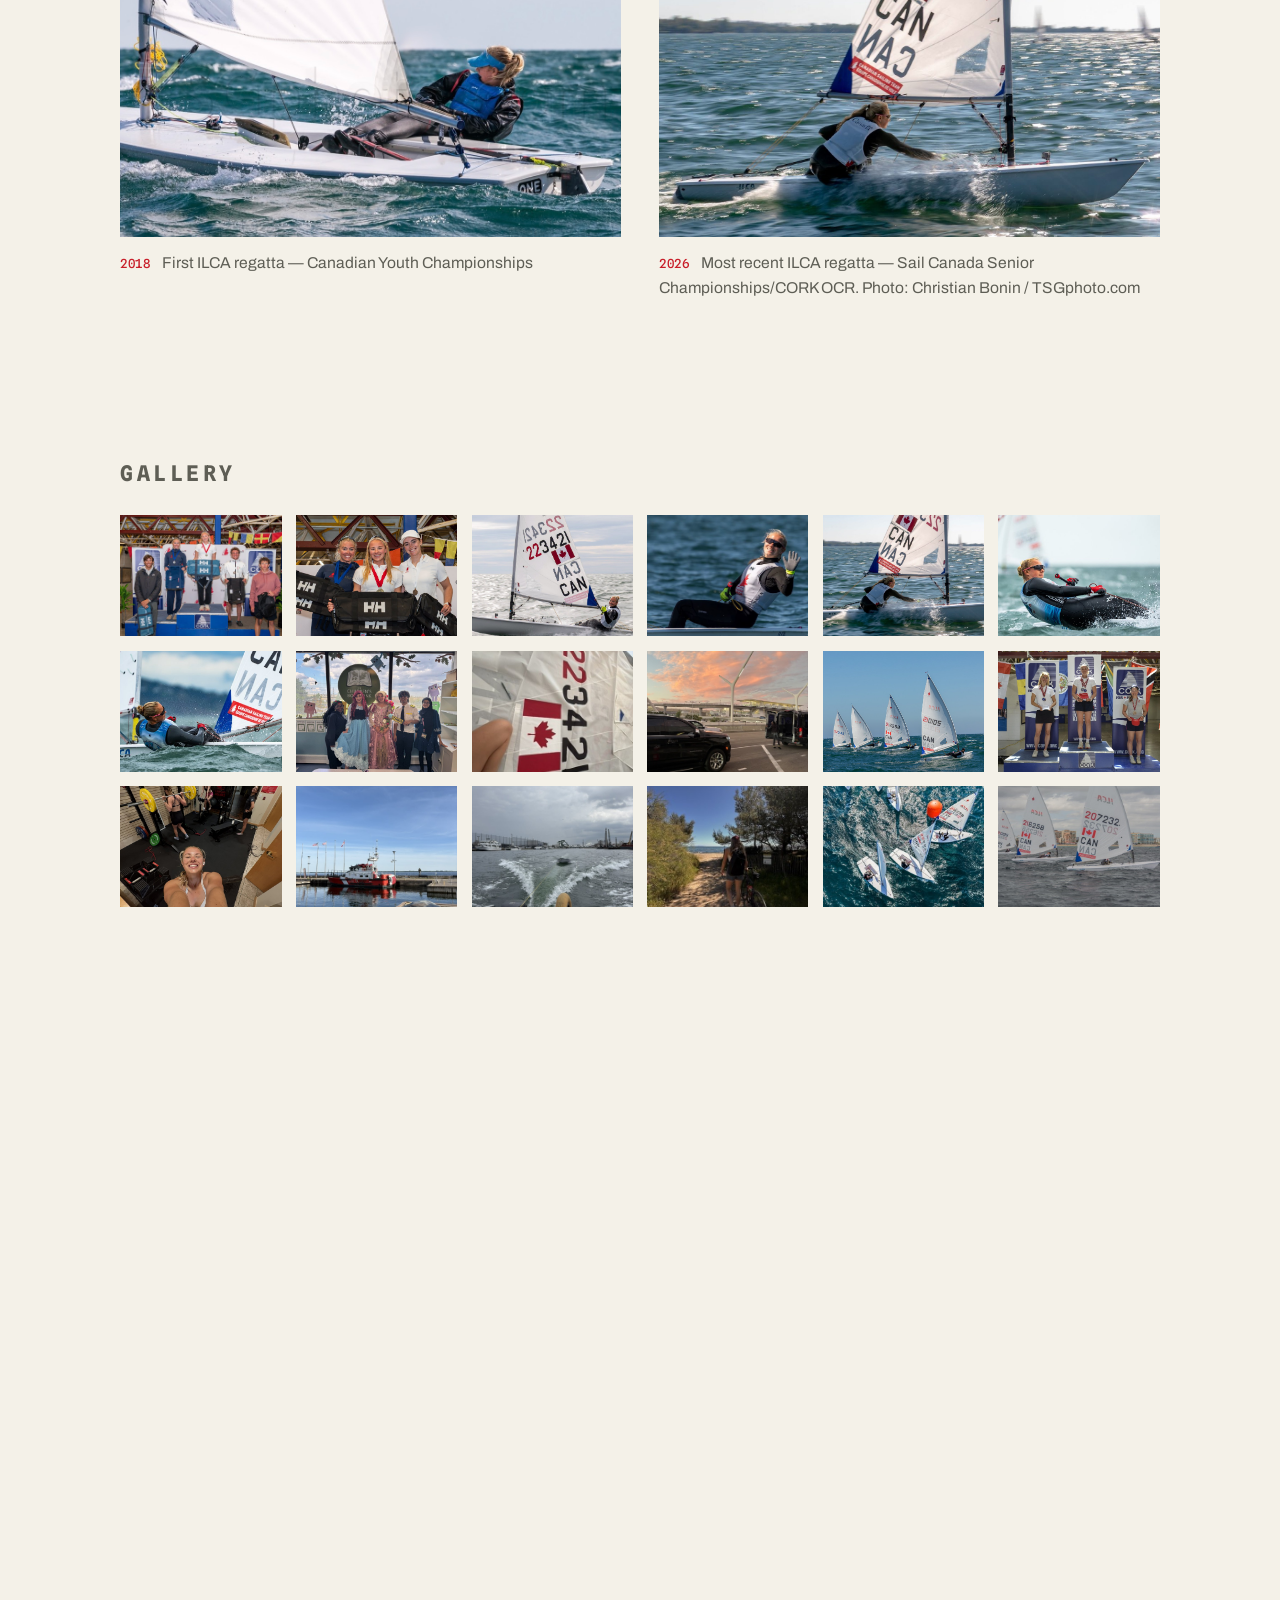
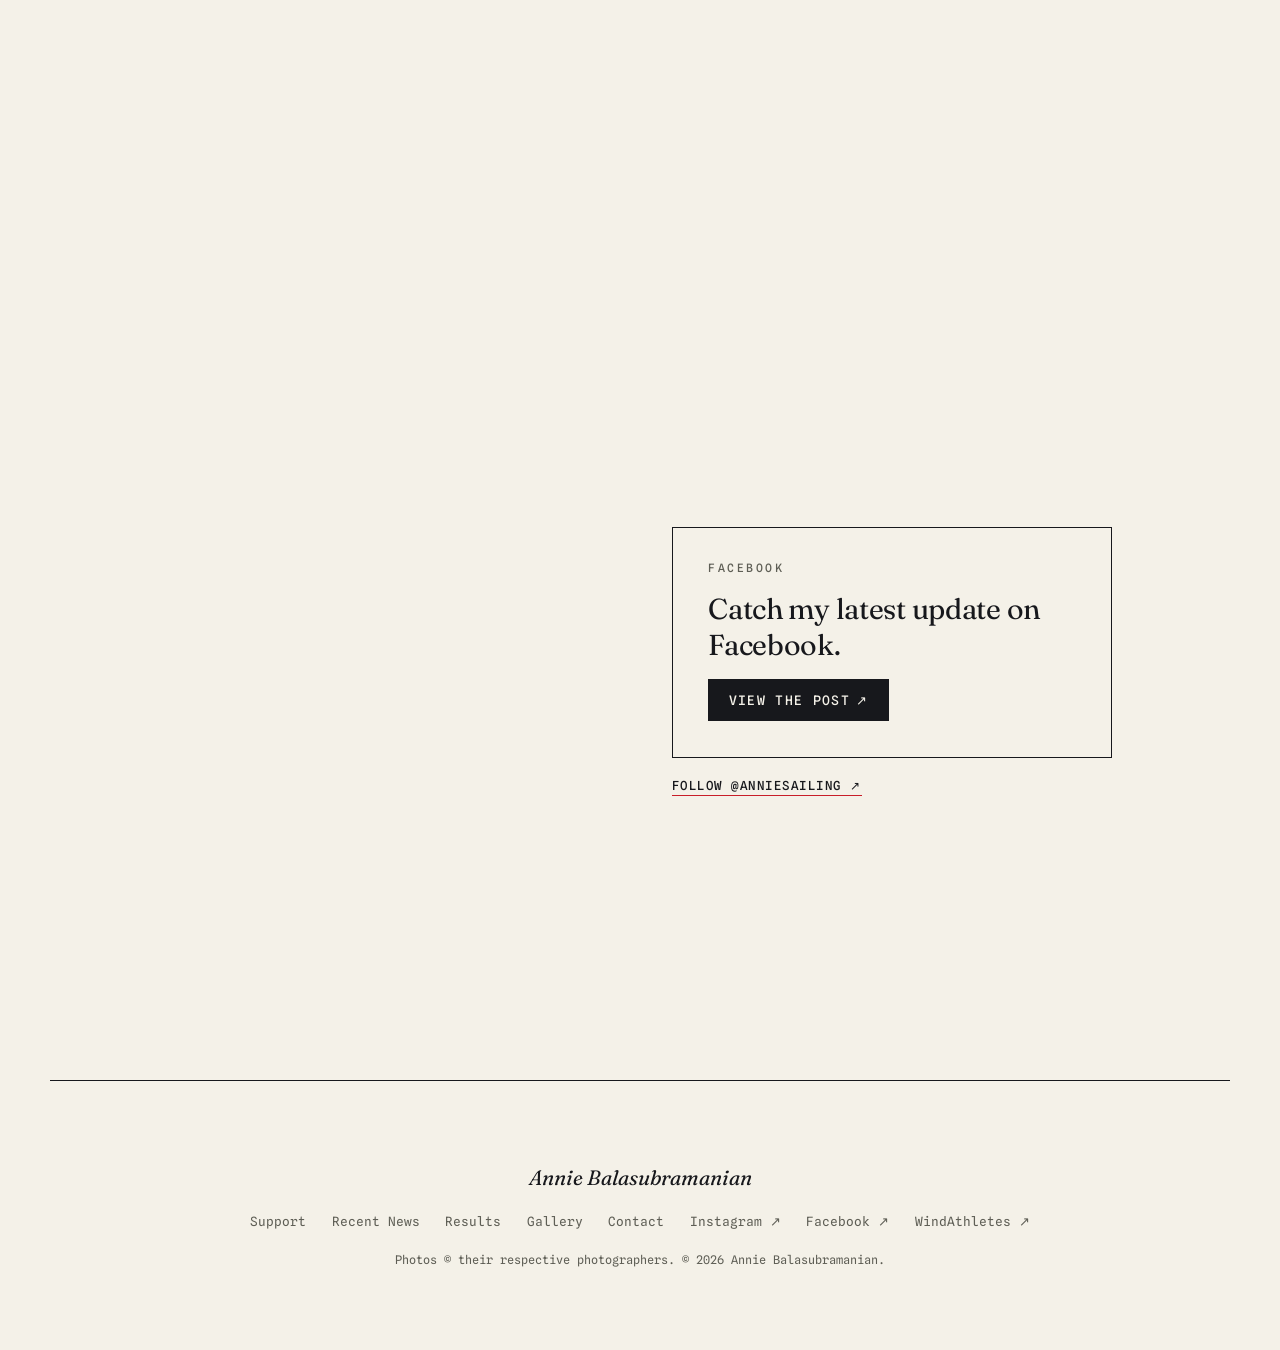
==== commit d704828f: "m" ====
--- a/index.html
+++ b/index.html
@@ -100,7 +100,7 @@
       <p class="snapshot__bio">I&rsquo;ve been on the water since I was a few months old. First aboard my parents&rsquo; boat, <em>Amarone</em>, then through the junior club program at the Island Yacht Club. In 2013, my family took a sabbatical aboard our family boat, <em>Unknown Island</em>, a Hanse&nbsp;40, sailing from Toronto to the Caribbean and back with my sister and me homeschooled onboard. Once we got home, we joined the Royal Canadian Yacht Club where I learned to race Optis. I&rsquo;ve been racing since 2015 and I&rsquo;ve sailed ILCAs since 2018 (with a brief period in a C420, although sailing with a sibling at 13 years old is much more difficult than you think...).</p>
       <details class="readmore readmore--about">
         <summary><span class="readmore__open">Read more +</span><span class="readmore__close">Read less &minus;</span></summary>
-      <p class="snapshot__bio">I was a member of the Ontario Sailing Team from 2019 to 2023, and I&rsquo;ve been on the Canadian Sailing Team since 2023. Now a full-time athlete on the senior national circuit, I&rsquo;m campaigning for the LA&nbsp;2028 and Brisbane&nbsp;2032 Olympics, and hope to be for younger sailors what the older girls and ladies were for me.</p>
+      <p class="snapshot__bio">I was a member of the Ontario Sailing Team from 2019 to 2023, and I&rsquo;ve been on the Canadian Sailing Team since 2023. Now a full-time athlete on the senior national circuit, I&rsquo;m campaigning for the LA&nbsp;2028 and Brisbane&nbsp;2032 Olympics, and hope to be for younger sailors what the older girls were for me.</p>
       <p class="snapshot__bio">Throughout my time as a youth sailor I qualified for three ISAF Youth Worlds - the U19 World Championships which happen every year, where only the top sailor per gender per class and per country qualifies to go. These regattas were a huge stepping stone for me. My first one, in Oman 2021, was the first international regatta I had done in an ILCA&nbsp;6 as COVID had halted all travel. Sailing being an outdoor sport I made the most of it and kept training through the COVID years, even bundled in layers to get on the water as early as late March! That first summer during COVID I dislocated my shoulder one of the first times we were back on the water as a team. This set me back a few months. Rehabbing this injury and lots of hours in the gym kept things under control for a few years. The injury came up again at the 2024 Under&nbsp;21 World Championships, where my shoulder dislocated rounding a top mark. I was able to set it back in place and finish that race in 14th. I went on to finish the regatta in 15th, Canada&rsquo;s best result at a U21 World Championship, and I was super proud of that despite the speed bump. Now it feels a little surreal to be out of the youth fleets, but I&rsquo;m excited to hit the senior fleet running at full speed and ready to tackle anything that gets in my way.</p>
       <p class="snapshot__bio">Representing Canada at my first ISAF Youth Worlds was an unforgettable experience. In 2021 I was 16 years old, had only been sailing the ILCA for two years, and didn&rsquo;t have a clear idea of where this sport could take me. Having Canada on the back of all my t-shirts and holding the flag through the opening ceremony was something 15-year-old Annie never thought was attainable. Since then, I&rsquo;ve spent four years on the Canadian national team, been to multiple world championships, finished top 10 at a Youth Worlds, and now raced in the gold fleet at my first Senior World Championships, none of which she ever would have imagined. I was pretty sure I preferred gymnastics and dance back then, but somehow I ended up here. I love it so much, and I wouldn&rsquo;t trade it for anything. I&rsquo;m so fortunate and grateful to have the support behind me to give everything I have to this sport and push to qualify for the Olympics.</p>
       <figure class="about__whimsy"><img src="assets/img/whimsy-works.jpg" alt="Princess story time with Whimsy Works: costumed characters reading a storybook to children on the grass." loading="lazy"></figure>
